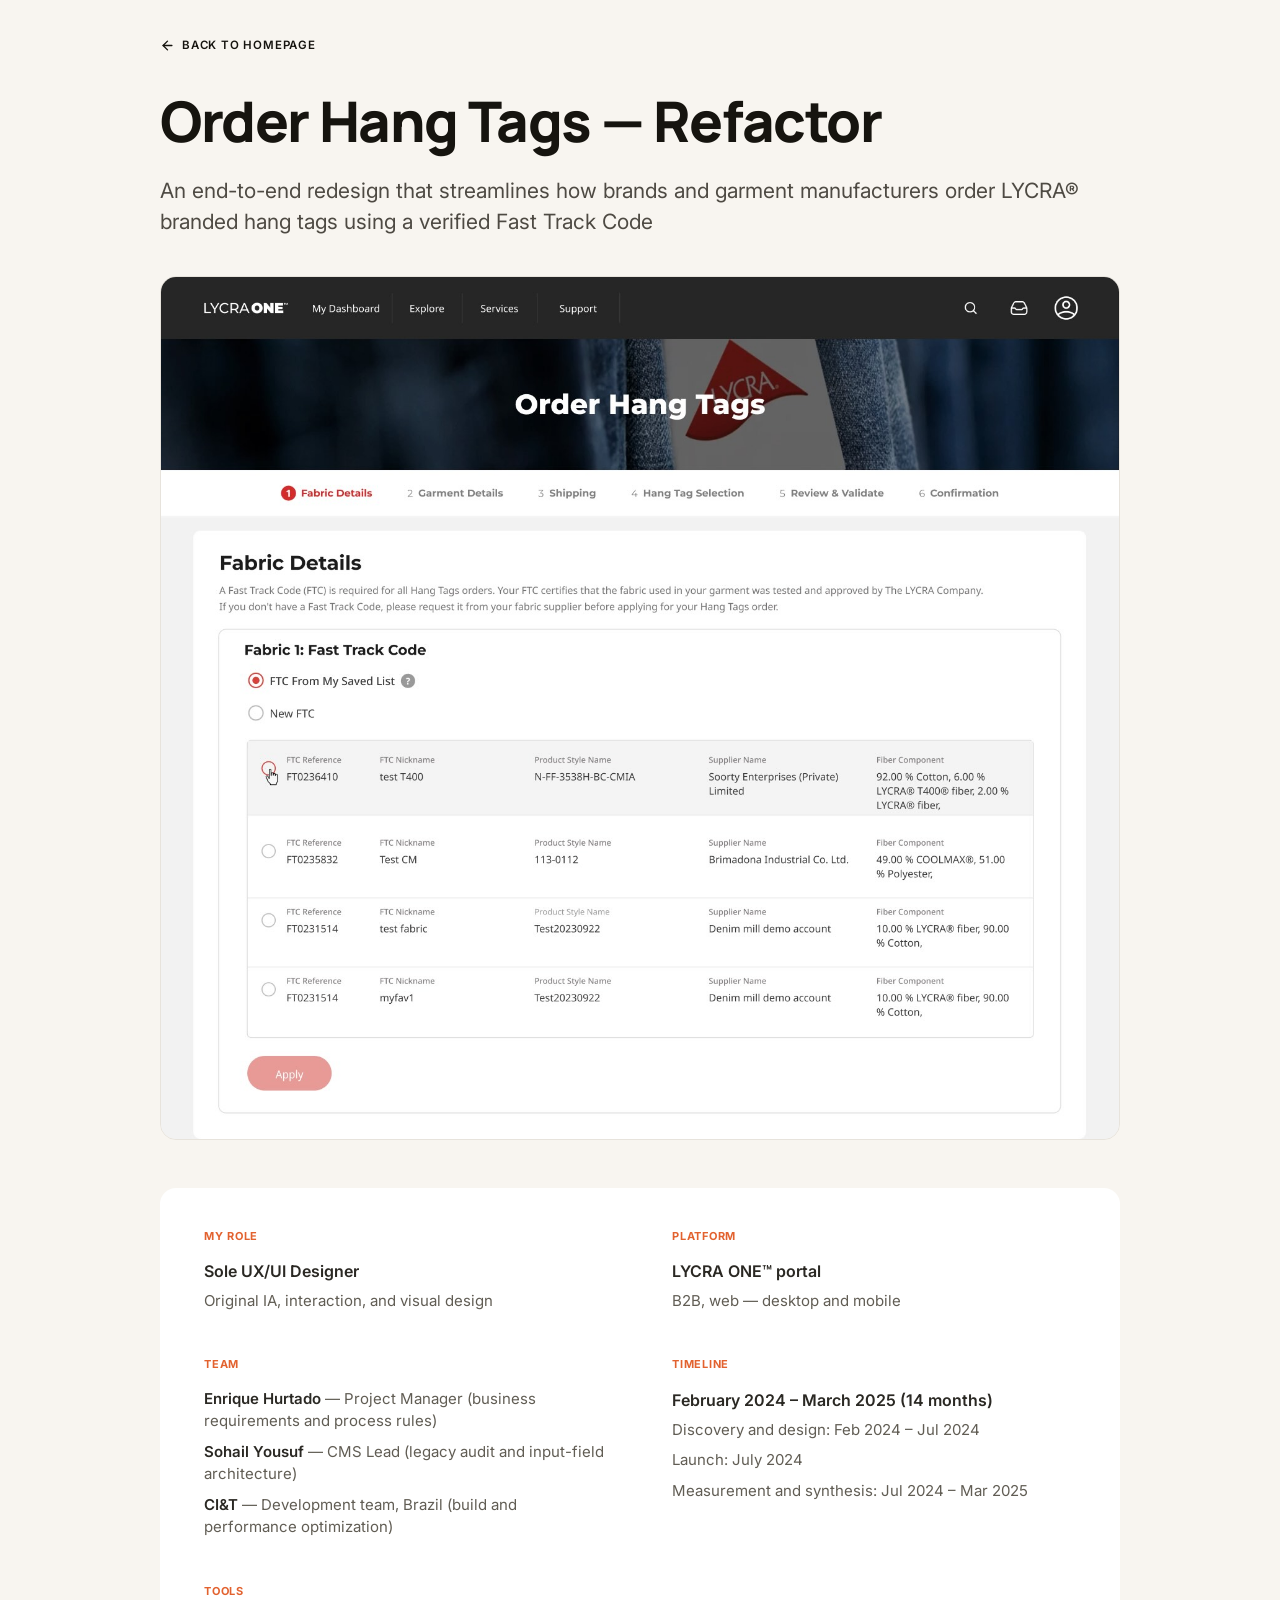
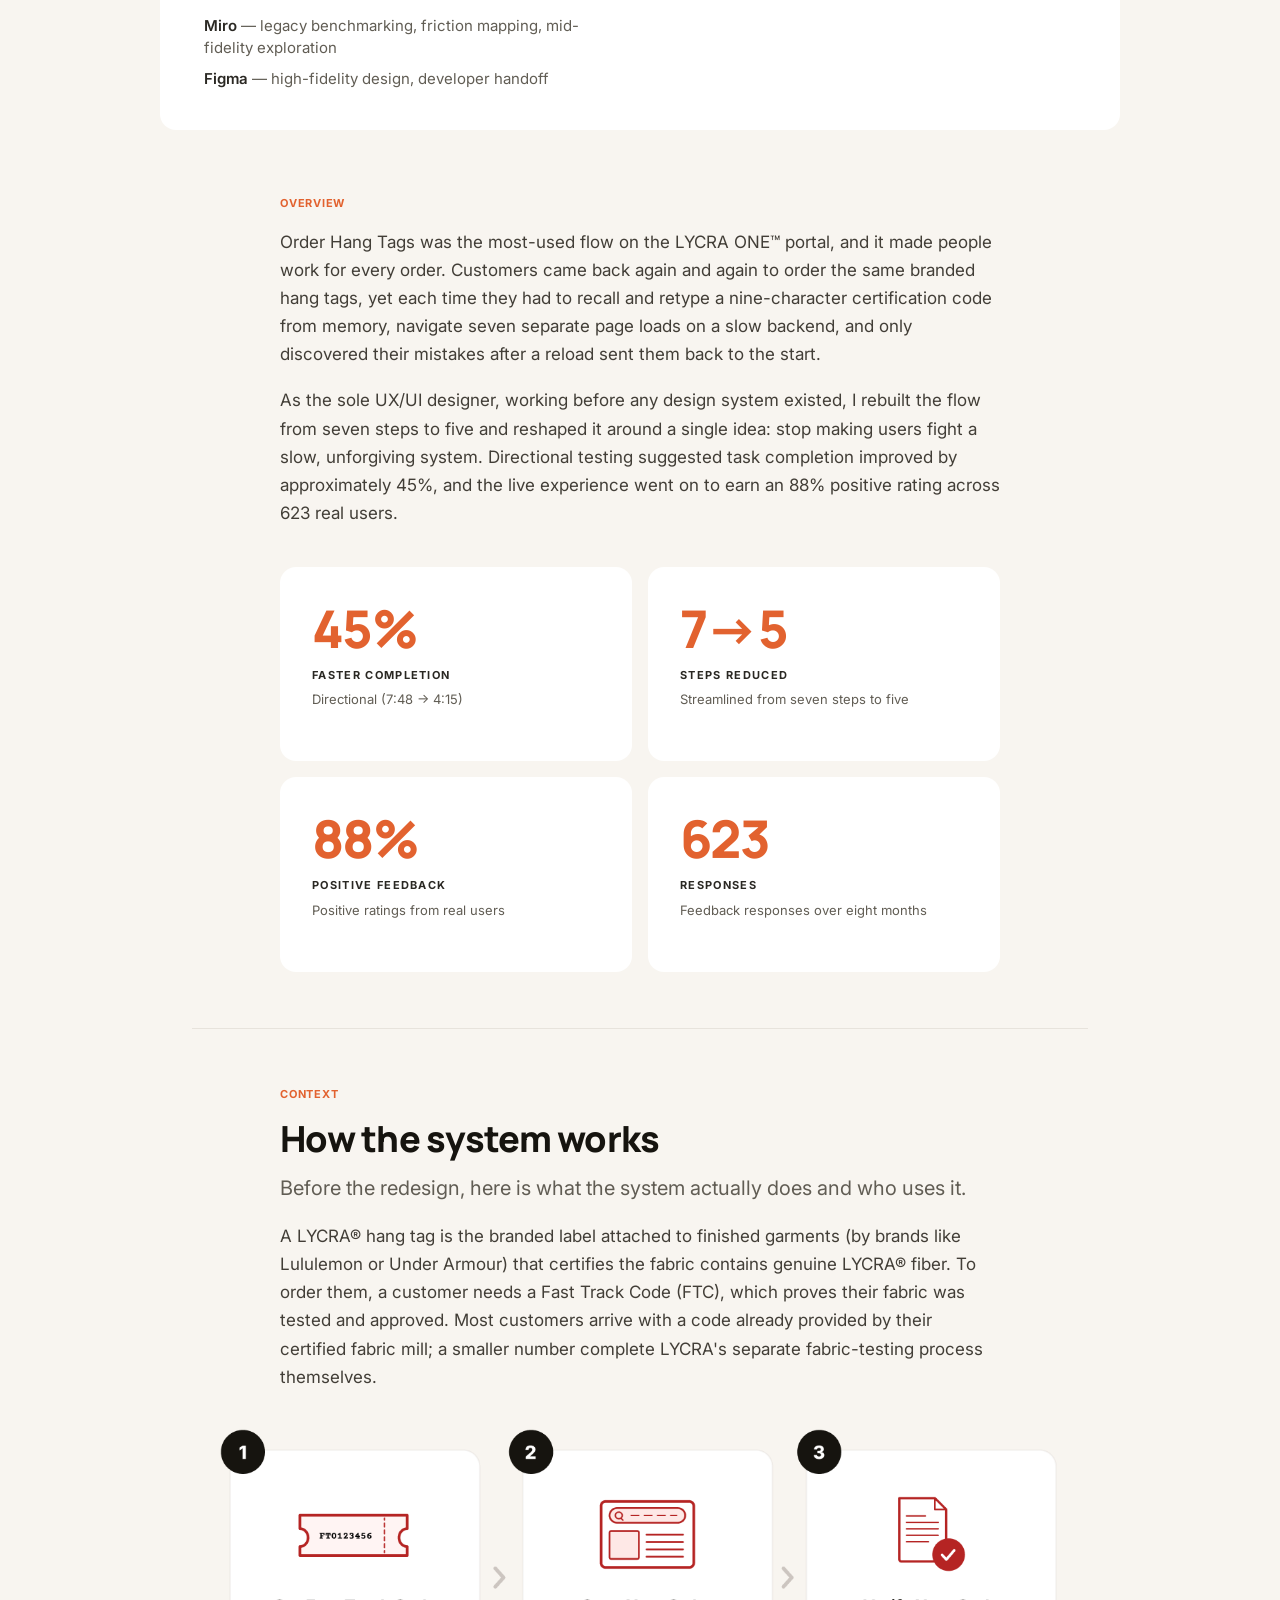
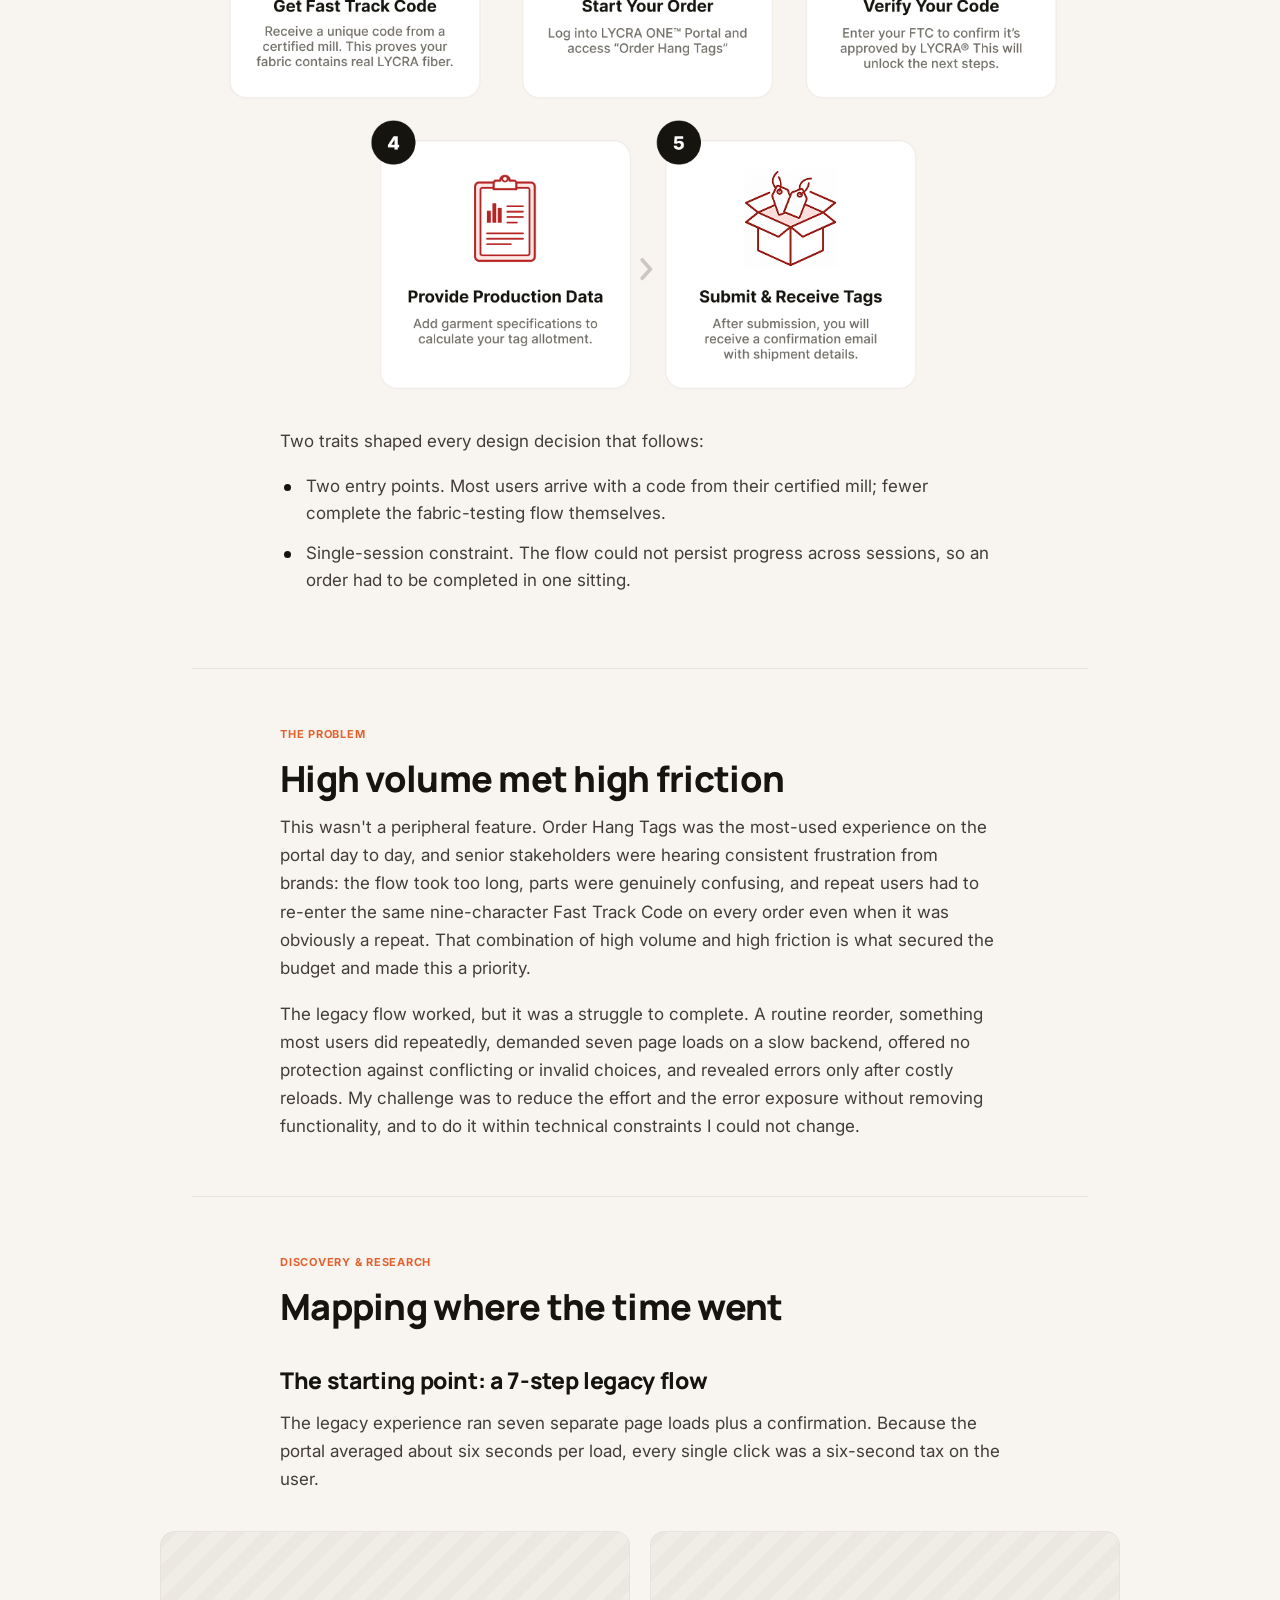
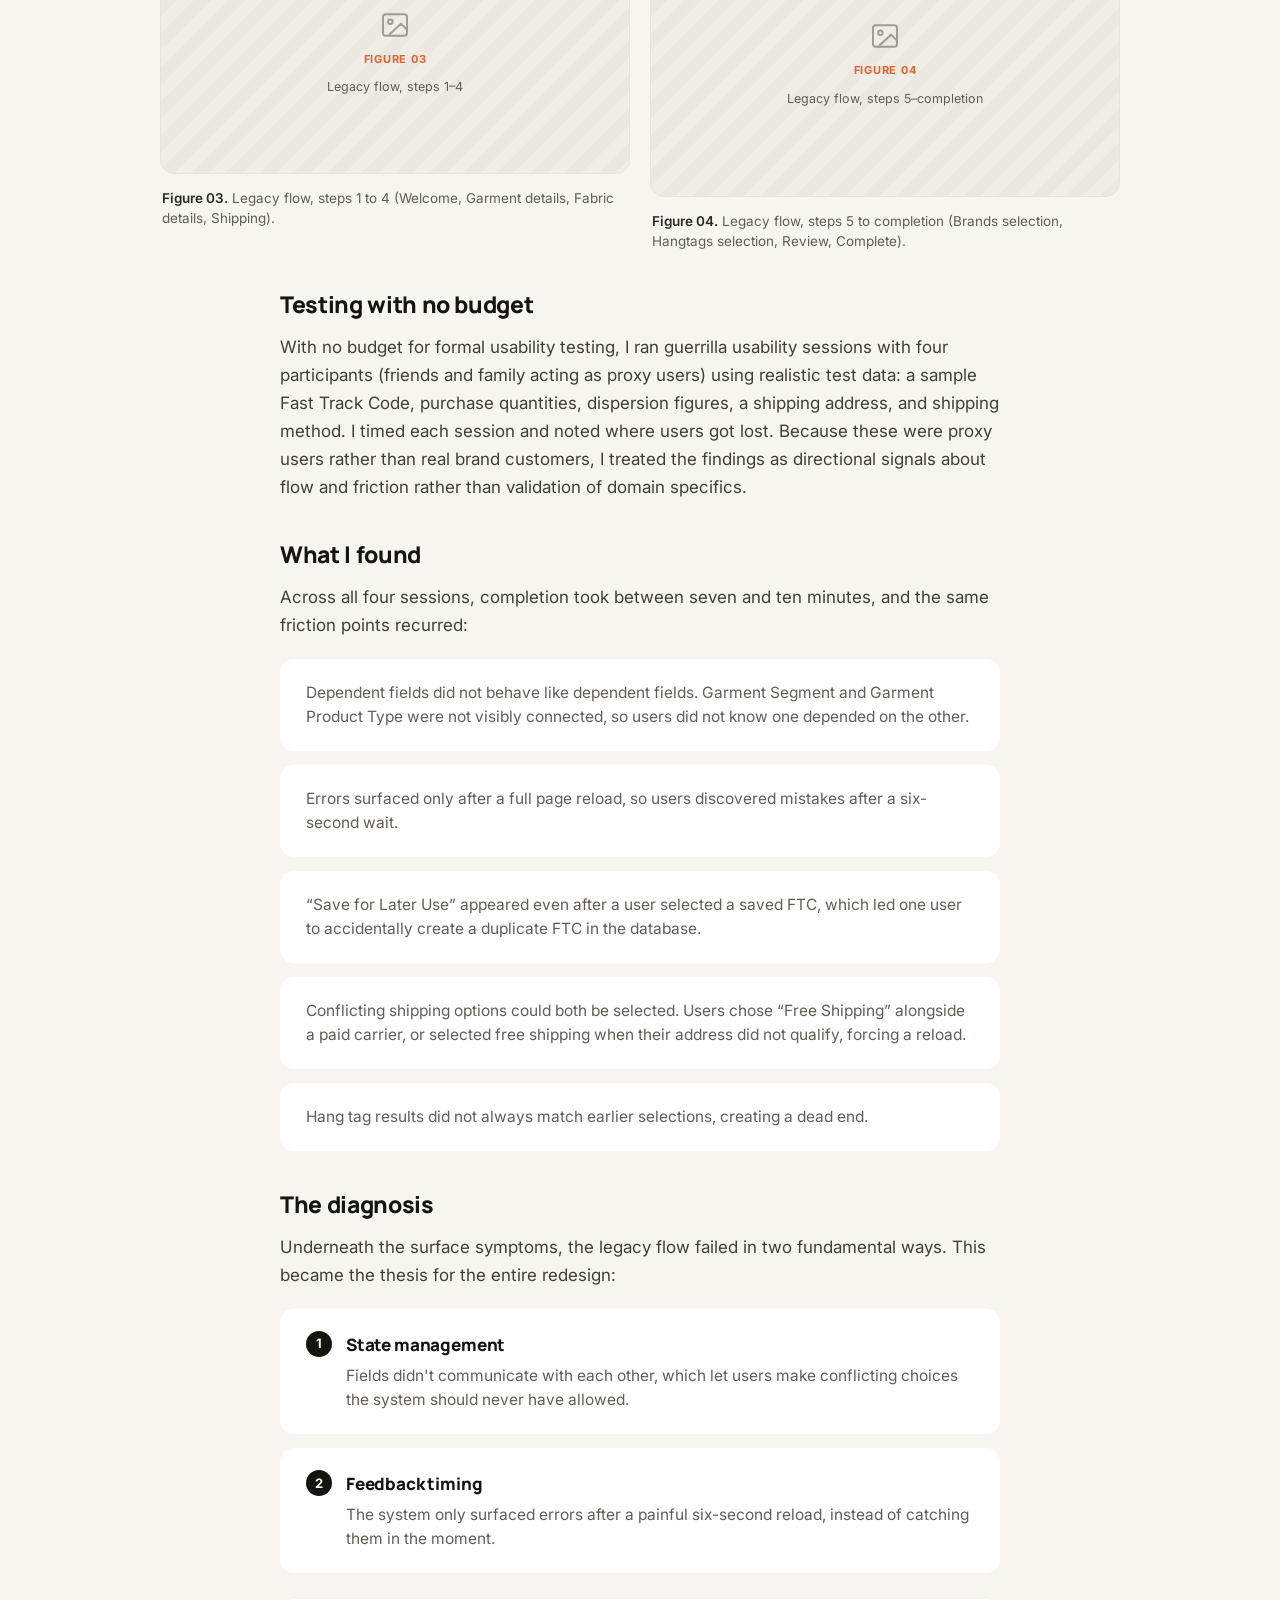
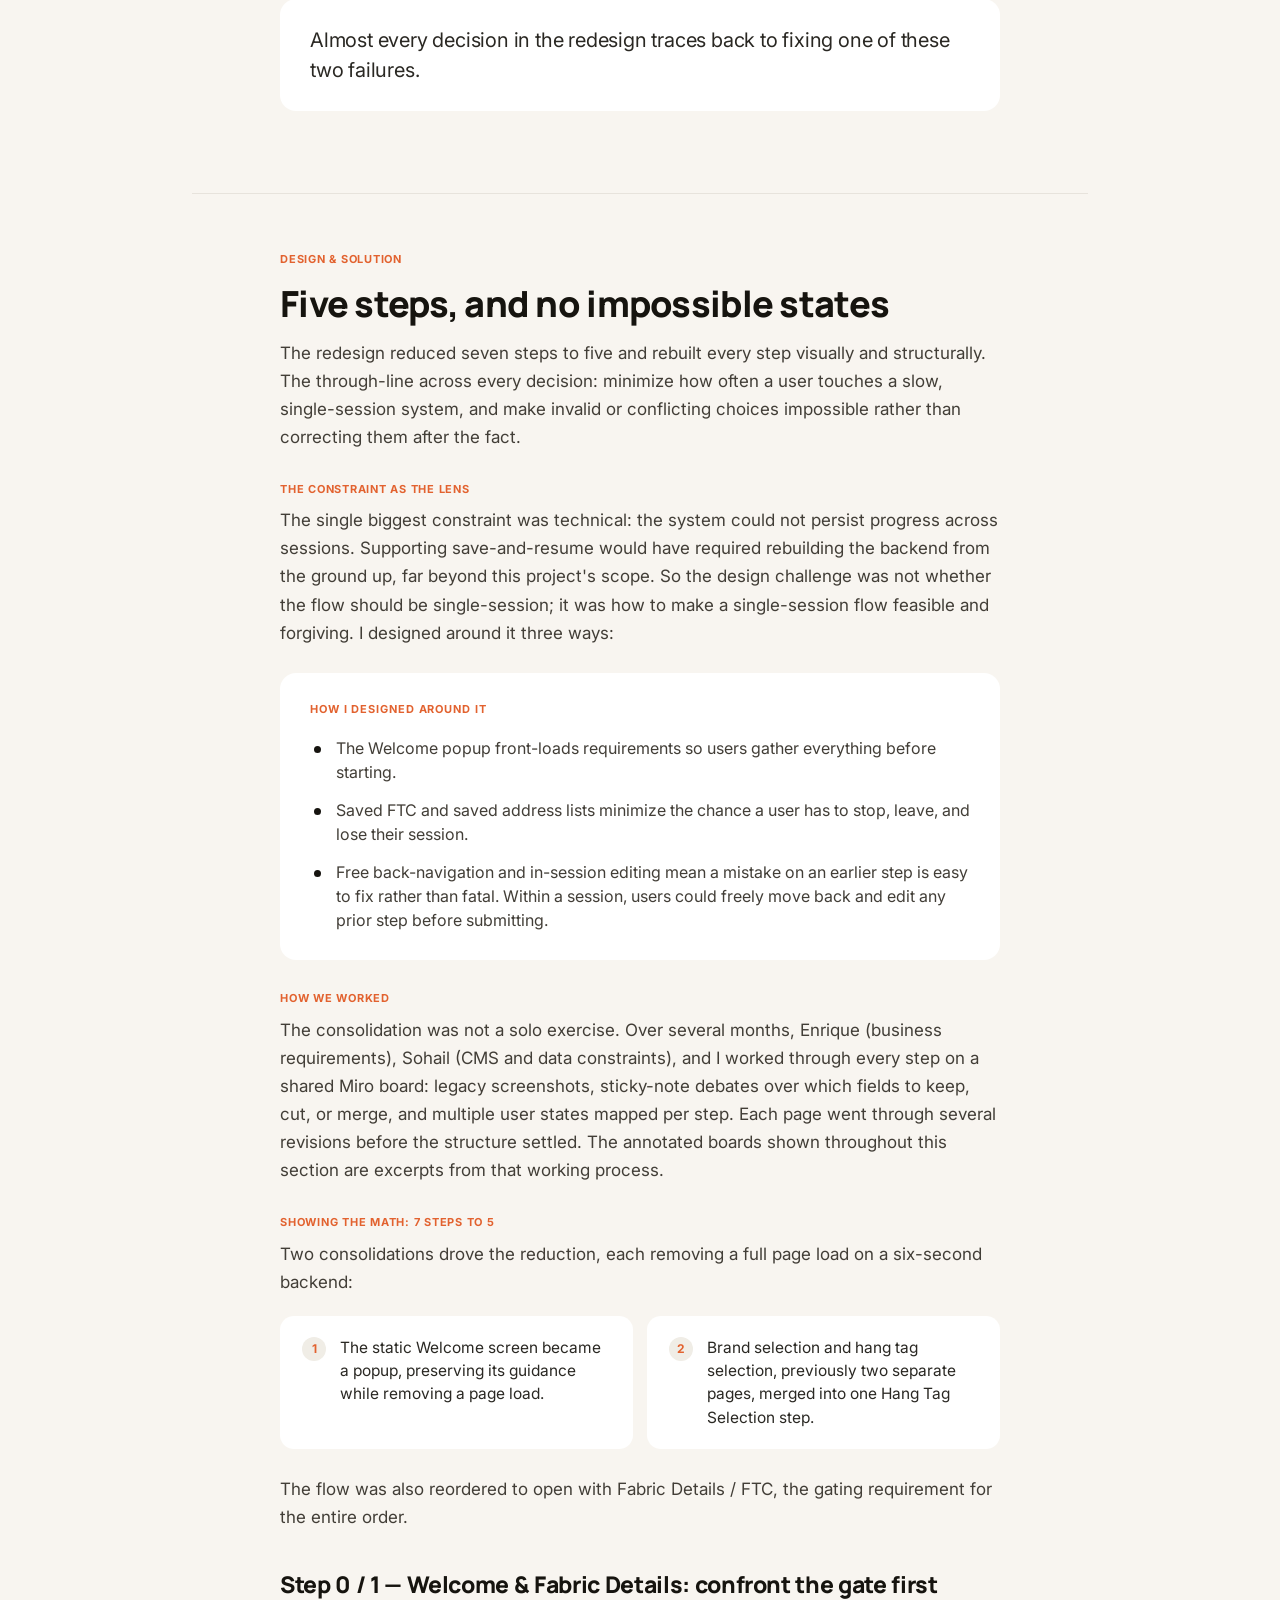
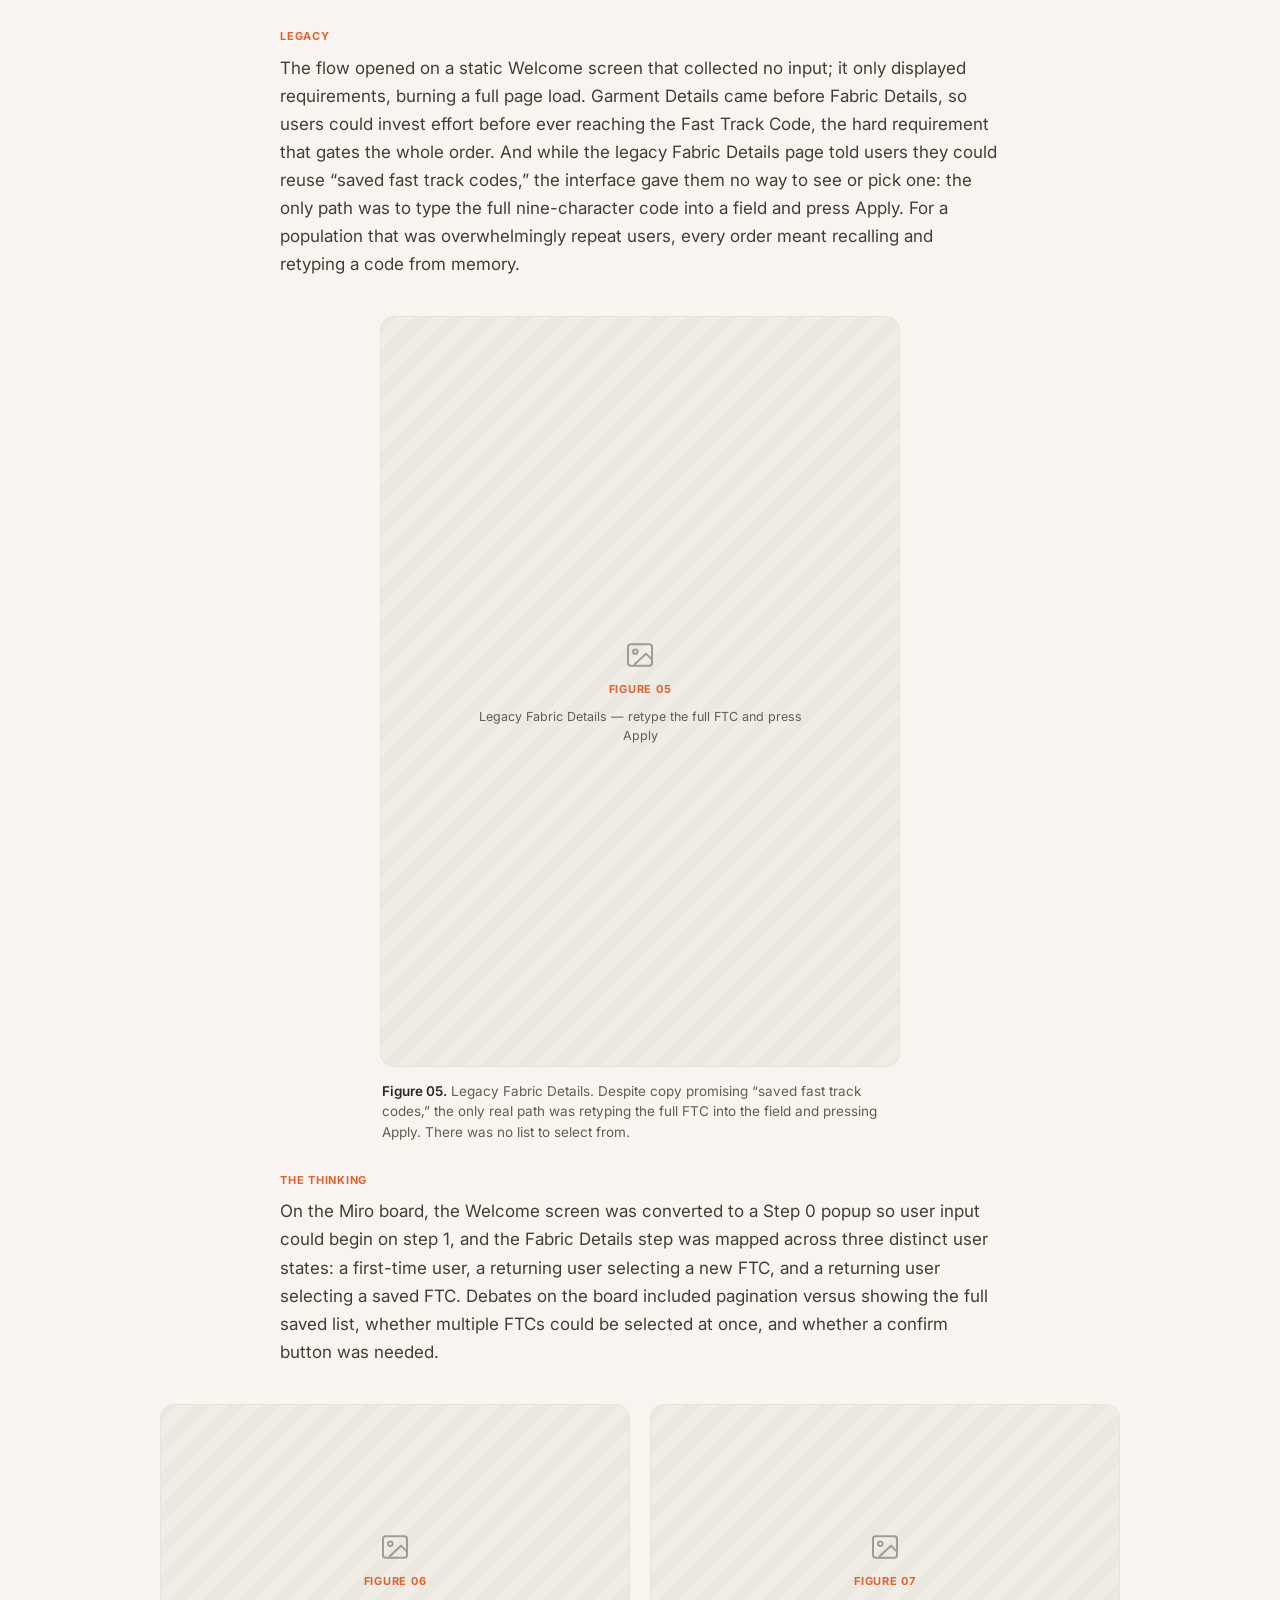
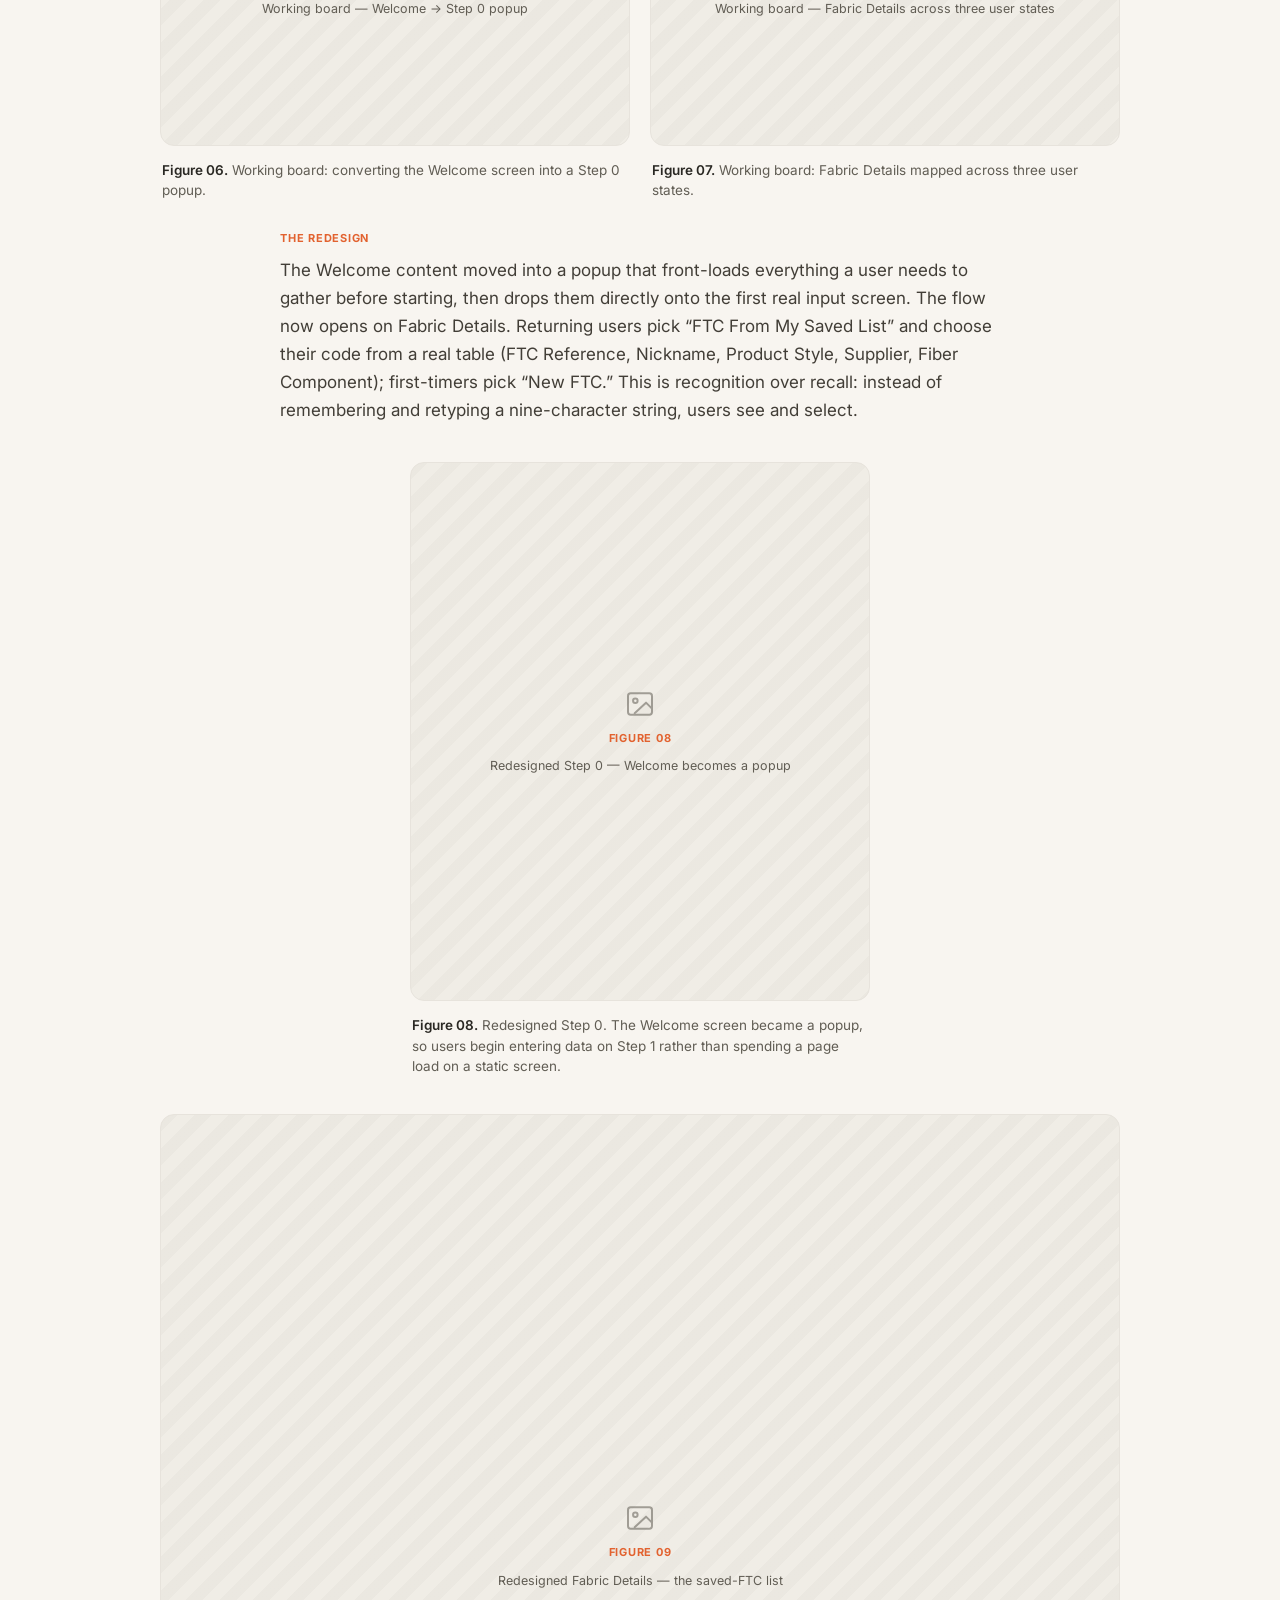
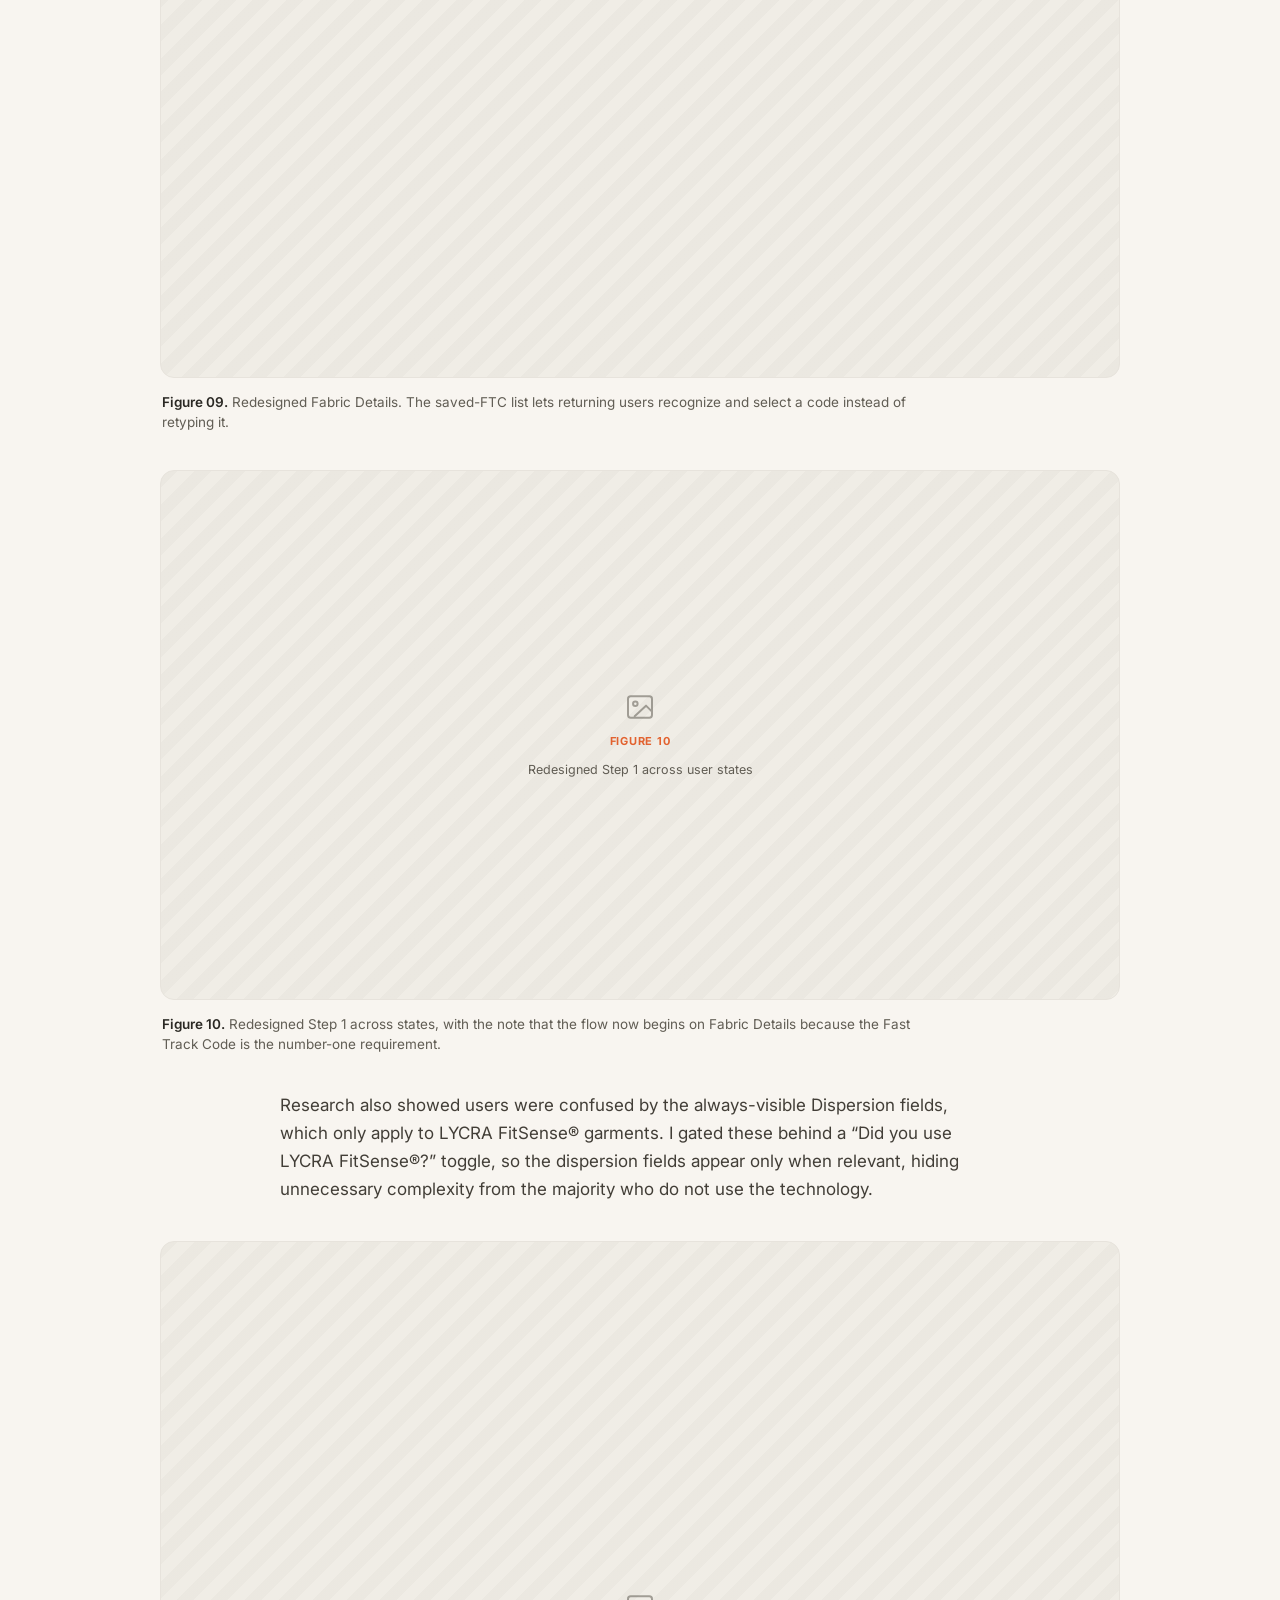
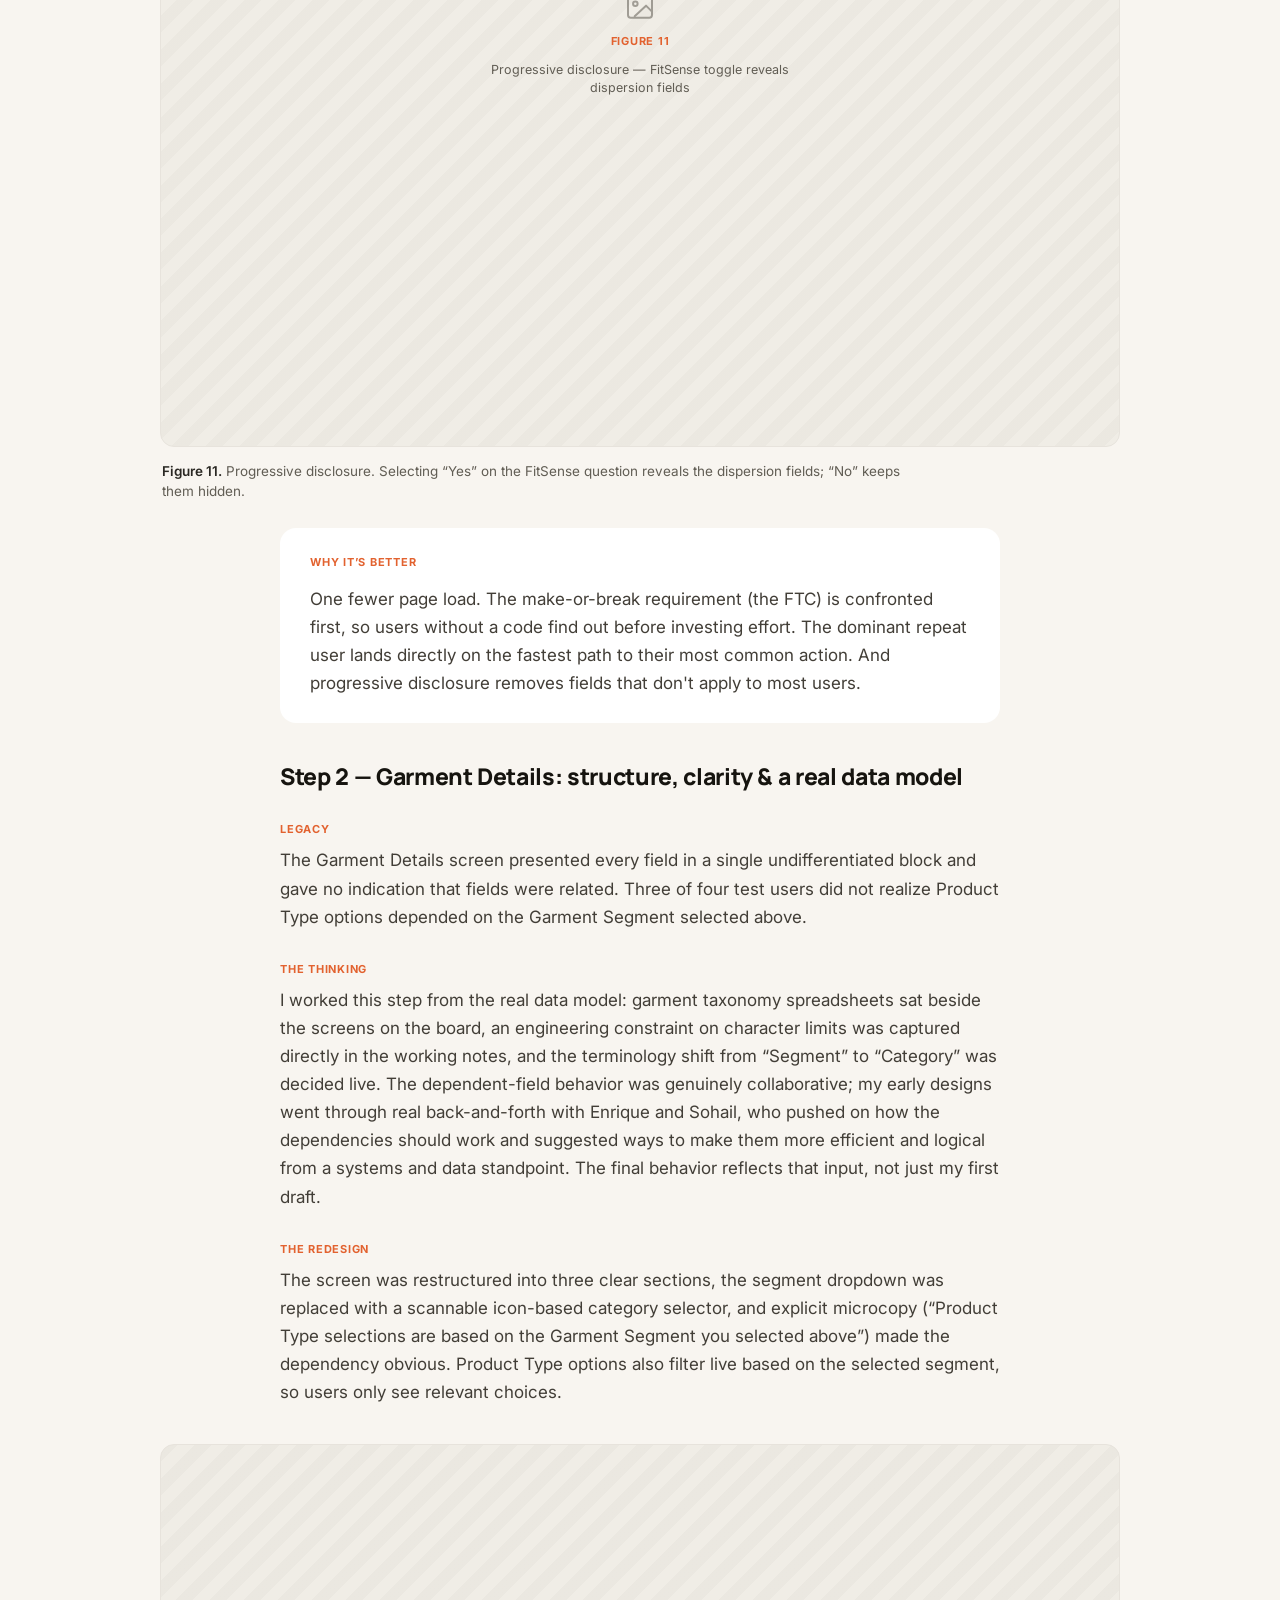
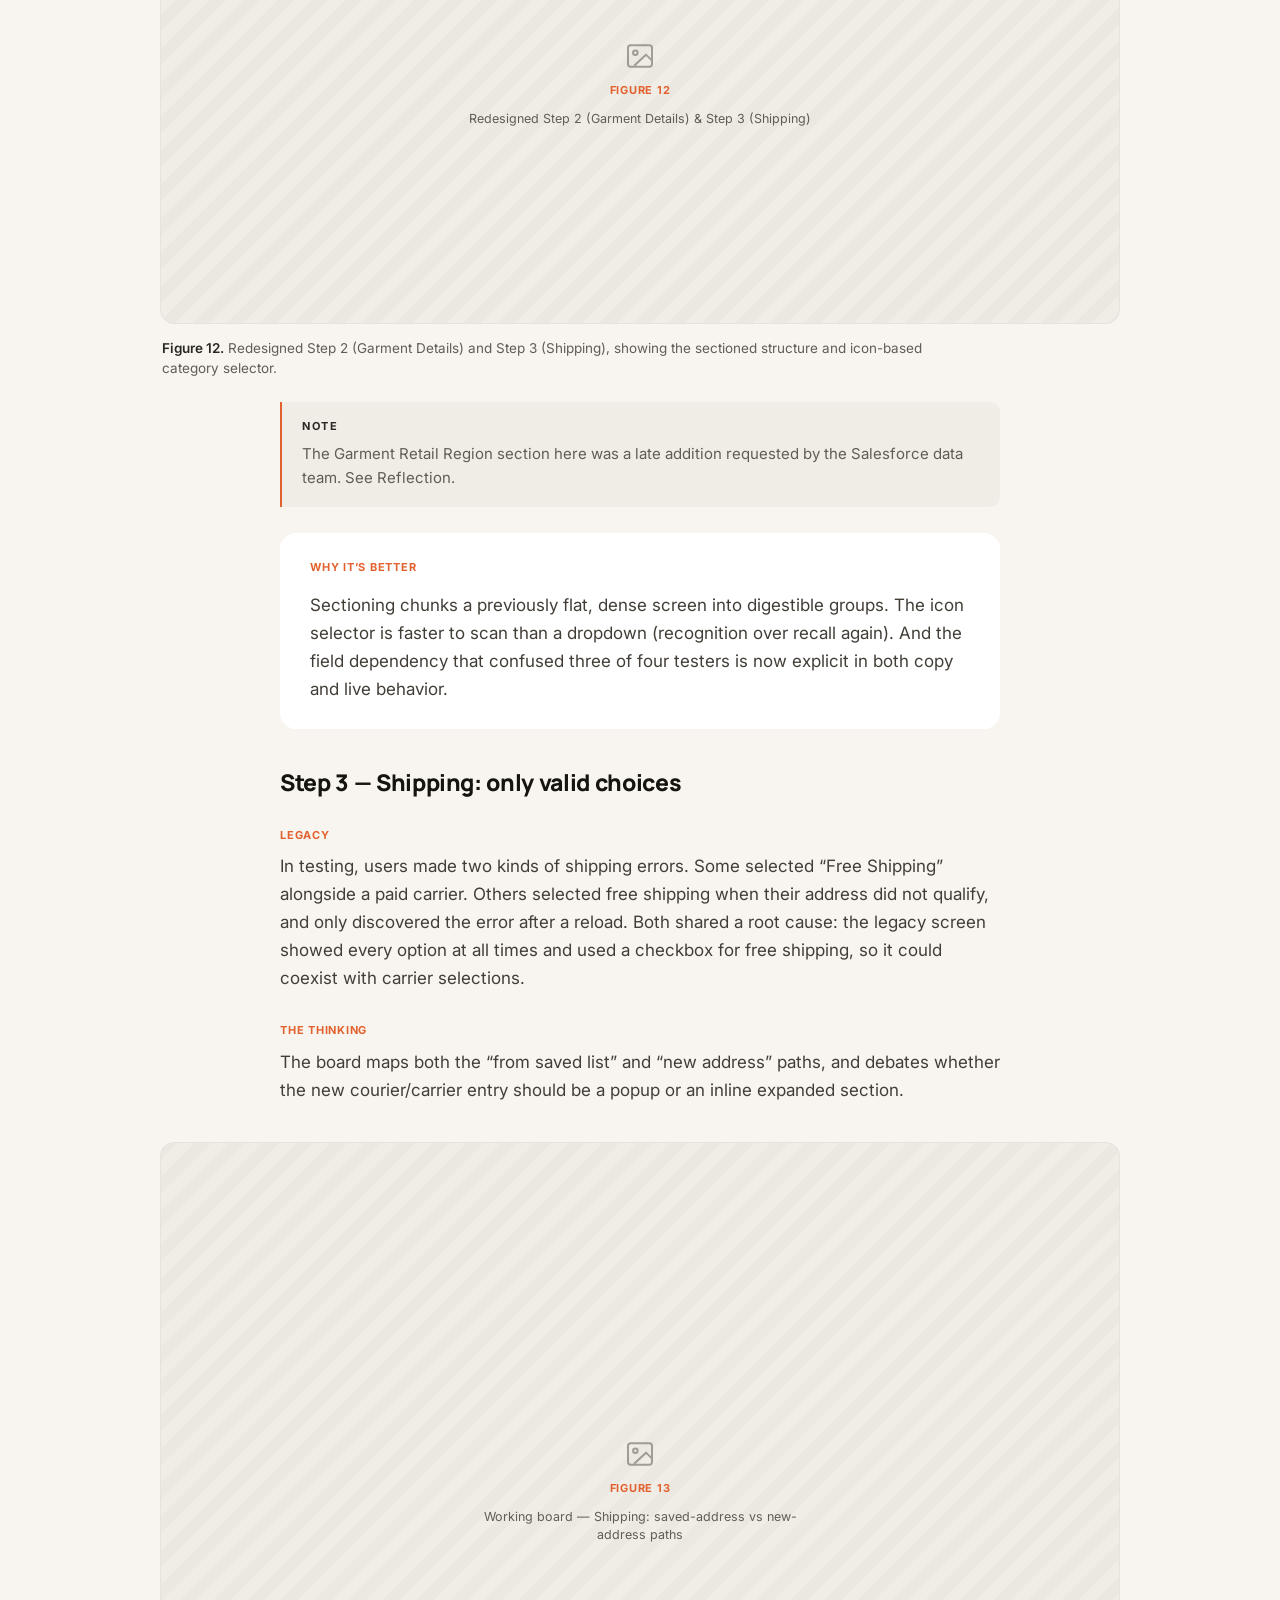
==== case-study-2/index.html @ 4521220b "Add files via upload" ====
<!doctype html>
<html lang="en">
<head>
<meta charset="utf-8" />
<meta name="viewport" content="width=device-width,initial-scale=1" />
<title>Order Hang Tags — Refactor · Hasan Tanveer Ahmad</title>
<link rel="preconnect" href="https://fonts.googleapis.com">
<link rel="preconnect" href="https://fonts.gstatic.com" crossorigin>
<link href="https://fonts.googleapis.com/css2?family=Manrope:wght@400;500;600;700;800&display=swap" rel="stylesheet">
<link href="https://fonts.googleapis.com/css2?family=Inter:wght@400;500;600;700&display=swap" rel="stylesheet">
<link rel="stylesheet" href="case-study.css" />
</head>
<body>
<div class="page">

  <nav class="nav">
    <div class="nav-inner">
      <a class="back-link" href="../index.html">
        <span class="back-link__icon" aria-hidden="true">
          <svg width="15" height="15" viewBox="0 0 24 24" fill="none" stroke="currentColor" stroke-width="2.2" stroke-linecap="round" stroke-linejoin="round"><path d="M19 12H5"/><path d="M12 19l-7-7 7-7"/></svg>
        </span>
        <span class="back-link__label" style="letter-spacing: 0.8px">Back to Homepage</span>
      </a>
    </div>
  </nav>

  <!-- ============ HERO ============ -->
  <header class="hero">
    <div class="hero-inner">
      <h1>Order Hang Tags — Refactor</h1>
      <p class="deck" style="font-weight: 400; line-height: 1.5; color: rgb(78, 74, 67)">An end-to-end redesign that streamlines how brands and garment manufacturers order LYCRA® branded hang tags using a verified Fast Track Code</p>

      <figure class="fig herofig fig-bleed" id="fig-1" data-fig="1">
        <img class="fig__img" src="assets/fig-01-hero.jpg" alt="Redesigned Order Hang Tags — Fabric Details screen with the saved Fast Track Code list" />
      </figure>

      <div class="meta">
        <div class="meta__col">
          <div class="meta__item">
            <span class="meta__label" style="letter-spacing: 0.7px">My Role</span>
            <p class="meta__title">Sole UX/UI Designer</p>
            <div class="meta__body">
              <p>Original IA, interaction, and visual design</p>
            </div>
          </div>
          <div class="meta__item">
            <span class="meta__label">Team</span>
            <div class="meta__body">
              <p><strong>Enrique Hurtado</strong> — Project Manager (business requirements and process rules)</p>
              <p><strong>Sohail Yousuf</strong> — CMS Lead (legacy audit and input-field architecture)</p>
              <p><strong>CI&amp;T</strong> — Development team, Brazil (build and performance optimization)</p>
            </div>
          </div>
          <div class="meta__item">
            <span class="meta__label">Tools</span>
            <div class="meta__body">
              <p><strong>Miro</strong> — legacy benchmarking, friction mapping, mid-fidelity exploration</p>
              <p><strong>Figma</strong> — high-fidelity design, developer handoff</p>
            </div>
          </div>
        </div>
        <div class="meta__col">
          <div class="meta__item">
            <span class="meta__label">Platform</span>
            <p class="meta__title">LYCRA ONE™ portal</p>
            <div class="meta__body">
              <p>B2B, web — desktop and mobile</p>
            </div>
          </div>
          <div class="meta__item">
            <span class="meta__label">Timeline</span>
            <p class="meta__title">February 2024 – March 2025 (14 months)</p>
            <div class="meta__body">
              <p>Discovery and design: Feb 2024 – Jul 2024</p>
              <p>Launch: July 2024</p>
              <p>Measurement and synthesis: Jul 2024 – Mar 2025</p>
            </div>
          </div>
        </div>
      </div>
    </div>
  </header>

  <!-- ============ OVERVIEW ============ -->
  <section class="section">
    <div class="wrap">
      <p class="section-kicker">Overview</p>
      <p>Order Hang Tags was the most-used flow on the LYCRA ONE™ portal, and it made people work for every order. Customers came back again and again to order the same branded hang tags, yet each time they had to recall and retype a nine-character certification code from memory, navigate seven separate page loads on a slow backend, and only discovered their mistakes after a reload sent them back to the start.</p>
      <p>As the sole UX/UI designer, working before any design system existed, I rebuilt the flow from seven steps to five and reshaped it around a single idea: stop making users fight a slow, unforgiving system. Directional testing suggested task completion improved by approximately 45%, and the live experience went on to earn an 88% positive rating across 623 real users.</p>
    </div>

    <div class="wrap">
      <div class="stats">
        <div class="stat">
          <div class="stat__num">45<span class="unit">%</span></div>
          <p class="stat__label">Faster completion</p>
          <p class="stat__sub">Directional (7:48 → 4:15)</p>
        </div>
        <div class="stat">
          <div class="stat__num">7<span class="unit">→</span>5</div>
          <p class="stat__label">Steps reduced</p>
          <p class="stat__sub">Streamlined from seven steps to five</p>
        </div>
        <div class="stat">
          <div class="stat__num">88<span class="unit">%</span></div>
          <p class="stat__label">Positive feedback</p>
          <p class="stat__sub">Positive ratings from real users</p>
        </div>
        <div class="stat">
          <div class="stat__num">623</div>
          <p class="stat__label">Responses</p>
          <p class="stat__sub">Feedback responses over eight months</p>
        </div>
      </div>
    </div>
  </section>

  <!-- ============ HOW THE SYSTEM WORKS ============ -->
  <section class="section">
    <div class="wrap">
      <p class="section-kicker">Context</p>
      <h2 class="h2">How the system works</h2>
      <p class="lead">Before the redesign, here is what the system actually does and who uses it.</p>
      <p>A LYCRA® hang tag is the branded label attached to finished garments (by brands like Lululemon or Under Armour) that certifies the fabric contains genuine LYCRA® fiber. To order them, a customer needs a Fast Track Code (FTC), which proves their fabric was tested and approved. Most customers arrive with a code already provided by their certified fabric mill; a smaller number complete LYCRA's separate fabric-testing process themselves.</p>
    </div>

    <figure class="fig fig-bleed" id="fig-2" data-fig="2">
      <img class="fig__img" src="assets/fig-02-process.png" alt="Five-step process — Get Fast Track Code, Start Your Order, Verify Your Code, Provide Production Data, Submit & Receive Tags" style="border:none;border-radius:0;max-width:840px;margin:0 auto;" />
    </figure>

    <div class="wrap">
      <p style="margin-top:36px;">Two traits shaped every design decision that follows:</p>
      <ul class="list">
        <li>Two entry points. Most users arrive with a code from their certified mill; fewer complete the fabric-testing flow themselves.</li>
        <li>Single-session constraint. The flow could not persist progress across sessions, so an order had to be completed in one sitting.</li>
      </ul>

    </div>
  </section>

  <!-- ============ THE PROBLEM ============ -->
  <section class="section">
    <div class="wrap">
      <p class="section-kicker">The problem</p>
      <h2 class="h2">High volume met high friction</h2>
      <p>This wasn't a peripheral feature. Order Hang Tags was the most-used experience on the portal day to day, and senior stakeholders were hearing consistent frustration from brands: the flow took too long, parts were genuinely confusing, and repeat users had to re-enter the same nine-character Fast Track Code on every order even when it was obviously a repeat. That combination of high volume and high friction is what secured the budget and made this a priority.</p>
      <p>The legacy flow worked, but it was a struggle to complete. A routine reorder, something most users did repeatedly, demanded seven page loads on a slow backend, offered no protection against conflicting or invalid choices, and revealed errors only after costly reloads. My challenge was to reduce the effort and the error exposure without removing functionality, and to do it within technical constraints I could not change.</p>
    </div>
  </section>

  <!-- ============ DISCOVERY & RESEARCH ============ -->
  <section class="section">
    <div class="wrap">
      <p class="section-kicker">Discovery &amp; research</p>
      <h2 class="h2">Mapping where the time went</h2>

      <h3 class="h3">The starting point: a 7-step legacy flow</h3>
      <p>The legacy experience ran seven separate page loads plus a confirmation. Because the portal averaged about six seconds per load, every single click was a six-second tax on the user.</p>
    </div>

    <div class="fig-bleed">
      <div class="fig-row">
        <figure class="fig" id="fig-3" data-fig="3">
          <div class="fig__ph" style="aspect-ratio: 1622 / 838;">
            <div class="fig__ph-inner">
              <span class="fig__glyph"></span>
              <div class="fig__tag">Figure 03</div>
              <div class="fig__hint">Legacy flow, steps 1–4</div>
            </div>
          </div>
          <figcaption class="figcap"><b>Figure 03.</b> Legacy flow, steps 1 to 4 (Welcome, Garment details, Fabric details, Shipping).</figcaption>
        </figure>
        <figure class="fig" id="fig-4" data-fig="4">
          <div class="fig__ph" style="aspect-ratio: 1300 / 735;">
            <div class="fig__ph-inner">
              <span class="fig__glyph"></span>
              <div class="fig__tag">Figure 04</div>
              <div class="fig__hint">Legacy flow, steps 5–completion</div>
            </div>
          </div>
          <figcaption class="figcap"><b>Figure 04.</b> Legacy flow, steps 5 to completion (Brands selection, Hangtags selection, Review, Complete).</figcaption>
        </figure>
      </div>
    </div>

    <div class="wrap">
      <h3 class="h3">Testing with no budget</h3>
      <p>With no budget for formal usability testing, I ran guerrilla usability sessions with four participants (friends and family acting as proxy users) using realistic test data: a sample Fast Track Code, purchase quantities, dispersion figures, a shipping address, and shipping method. I timed each session and noted where users got lost. Because these were proxy users rather than real brand customers, I treated the findings as directional signals about flow and friction rather than validation of domain specifics.</p>

      <h3 class="h3">What I found</h3>
      <p>Across all four sessions, completion took between seven and ten minutes, and the same friction points recurred:</p>
      <div class="cardlist">
        <div class="cardlist__item"><p>Dependent fields did not behave like dependent fields. Garment Segment and Garment Product Type were not visibly connected, so users did not know one depended on the other.</p></div>
        <div class="cardlist__item"><p>Errors surfaced only after a full page reload, so users discovered mistakes after a six-second wait.</p></div>
        <div class="cardlist__item"><p>“Save for Later Use” appeared even after a user selected a saved FTC, which led one user to accidentally create a duplicate FTC in the database.</p></div>
        <div class="cardlist__item"><p>Conflicting shipping options could both be selected. Users chose “Free Shipping” alongside a paid carrier, or selected free shipping when their address did not qualify, forcing a reload.</p></div>
        <div class="cardlist__item"><p>Hang tag results did not always match earlier selections, creating a dead end.</p></div>
      </div>

      <h3 class="h3">The diagnosis</h3>
      <p>Underneath the surface symptoms, the legacy flow failed in two fundamental ways. This became the thesis for the entire redesign:</p>
      <div class="cardlist cardlist--num">
        <div class="cardlist__item">
          <h4>State management</h4>
          <p>Fields didn't communicate with each other, which let users make conflicting choices the system should never have allowed.</p>
        </div>
        <div class="cardlist__item">
          <h4>Feedback timing</h4>
          <p>The system only surfaced errors after a painful six-second reload, instead of catching them in the moment.</p>
        </div>
      </div>
      <div class="hl hl--lead" style="margin-top:24px;"><p>Almost every decision in the redesign traces back to fixing one of these two failures.</p></div>
    </div>
  </section>

  <!-- ============ DESIGN & SOLUTION ============ -->
  <section class="section">
    <div class="wrap">
      <p class="section-kicker">Design &amp; solution</p>
      <h2 class="h2">Five steps, and no impossible states</h2>
      <p>The redesign reduced seven steps to five and rebuilt every step visually and structurally. The through-line across every decision: minimize how often a user touches a slow, single-session system, and make invalid or conflicting choices impossible rather than correcting them after the fact.</p>

      <span class="microlabel">The constraint as the lens</span>
      <p>The single biggest constraint was technical: the system could not persist progress across sessions. Supporting save-and-resume would have required rebuilding the backend from the ground up, far beyond this project's scope. So the design challenge was not whether the flow should be single-session; it was how to make a single-session flow feasible and forgiving. I designed around it three ways:</p>
      <div class="approach">
        <span class="approach__label">How I designed around it</span>
        <ul>
          <li>The Welcome popup front-loads requirements so users gather everything before starting.</li>
          <li>Saved FTC and saved address lists minimize the chance a user has to stop, leave, and lose their session.</li>
          <li>Free back-navigation and in-session editing mean a mistake on an earlier step is easy to fix rather than fatal. Within a session, users could freely move back and edit any prior step before submitting.</li>
        </ul>
      </div>

      <span class="microlabel">How we worked</span>
      <p>The consolidation was not a solo exercise. Over several months, Enrique (business requirements), Sohail (CMS and data constraints), and I worked through every step on a shared Miro board: legacy screenshots, sticky-note debates over which fields to keep, cut, or merge, and multiple user states mapped per step. Each page went through several revisions before the structure settled. The annotated boards shown throughout this section are excerpts from that working process.</p>

      <span class="microlabel">Showing the math: 7 steps to 5</span>
      <p>Two consolidations drove the reduction, each removing a full page load on a six-second backend:</p>
      <div class="optiongrid">
        <div class="optiongrid__item"><span class="optiongrid__num">1</span><p>The static Welcome screen became a popup, preserving its guidance while removing a page load.</p></div>
        <div class="optiongrid__item"><span class="optiongrid__num">2</span><p>Brand selection and hang tag selection, previously two separate pages, merged into one Hang Tag Selection step.</p></div>
      </div>
      <p>The flow was also reordered to open with Fabric Details / FTC, the gating requirement for the entire order.</p>

      <!-- Step 0/1 -->
      <h3 class="h3">Step 0 / 1 — Welcome &amp; Fabric Details: confront the gate first</h3>
      <span class="microlabel">Legacy</span>
      <p>The flow opened on a static Welcome screen that collected no input; it only displayed requirements, burning a full page load. Garment Details came before Fabric Details, so users could invest effort before ever reaching the Fast Track Code, the hard requirement that gates the whole order. And while the legacy Fabric Details page told users they could reuse “saved fast track codes,” the interface gave them no way to see or pick one: the only path was to type the full nine-character code into a field and press Apply. For a population that was overwhelmingly repeat users, every order meant recalling and retyping a code from memory.</p>
    </div>

    <figure class="fig" id="fig-5" data-fig="5" style="max-width:520px;margin-left:auto;margin-right:auto;">
      <div class="fig__ph" style="aspect-ratio: 1418 / 2047;">
        <div class="fig__ph-inner">
          <span class="fig__glyph"></span>
          <div class="fig__tag">Figure 05</div>
          <div class="fig__hint">Legacy Fabric Details — retype the full FTC and press Apply</div>
        </div>
      </div>
      <figcaption class="figcap"><b>Figure 05.</b> Legacy Fabric Details. Despite copy promising “saved fast track codes,” the only real path was retyping the full FTC into the field and pressing Apply. There was no list to select from.</figcaption>
    </figure>

    <div class="wrap">
      <span class="microlabel">The thinking</span>
      <p>On the Miro board, the Welcome screen was converted to a Step 0 popup so user input could begin on step 1, and the Fabric Details step was mapped across three distinct user states: a first-time user, a returning user selecting a new FTC, and a returning user selecting a saved FTC. Debates on the board included pagination versus showing the full saved list, whether multiple FTCs could be selected at once, and whether a confirm button was needed.</p>
    </div>

    <div class="fig-bleed">
      <div class="fig-row">
        <figure class="fig" id="fig-6" data-fig="6">
          <div class="fig__ph" style="aspect-ratio: 2047 / 1489;">
            <div class="fig__ph-inner">
              <span class="fig__glyph"></span>
              <div class="fig__tag">Figure 06</div>
              <div class="fig__hint">Working board — Welcome → Step 0 popup</div>
            </div>
          </div>
          <figcaption class="figcap"><b>Figure 06.</b> Working board: converting the Welcome screen into a Step 0 popup.</figcaption>
        </figure>
        <figure class="fig" id="fig-7" data-fig="7">
          <div class="fig__ph" style="aspect-ratio: 2047 / 1489;">
            <div class="fig__ph-inner">
              <span class="fig__glyph"></span>
              <div class="fig__tag">Figure 07</div>
              <div class="fig__hint">Working board — Fabric Details across three user states</div>
            </div>
          </div>
          <figcaption class="figcap"><b>Figure 07.</b> Working board: Fabric Details mapped across three user states.</figcaption>
        </figure>
      </div>
    </div>

    <div class="wrap">
      <span class="microlabel">The redesign</span>
      <p>The Welcome content moved into a popup that front-loads everything a user needs to gather before starting, then drops them directly onto the first real input screen. The flow now opens on Fabric Details. Returning users pick “FTC From My Saved List” and choose their code from a real table (FTC Reference, Nickname, Product Style, Supplier, Fiber Component); first-timers pick “New FTC.” This is recognition over recall: instead of remembering and retyping a nine-character string, users see and select.</p>
    </div>

    <figure class="fig" id="fig-8" data-fig="8" style="max-width:460px;margin-left:auto;margin-right:auto;">
      <div class="fig__ph" style="aspect-ratio: 974 / 1142;">
        <div class="fig__ph-inner">
          <span class="fig__glyph"></span>
          <div class="fig__tag">Figure 08</div>
          <div class="fig__hint">Redesigned Step 0 — Welcome becomes a popup</div>
        </div>
      </div>
      <figcaption class="figcap"><b>Figure 08.</b> Redesigned Step 0. The Welcome screen became a popup, so users begin entering data on Step 1 rather than spending a page load on a static screen.</figcaption>
    </figure>

    <figure class="fig fig-bleed" id="fig-9" data-fig="9">
      <div class="fig__ph" style="aspect-ratio: 1897 / 1707;">
        <div class="fig__ph-inner">
          <span class="fig__glyph"></span>
          <div class="fig__tag">Figure 09</div>
          <div class="fig__hint">Redesigned Fabric Details — the saved-FTC list</div>
        </div>
      </div>
      <figcaption class="figcap"><b>Figure 09.</b> Redesigned Fabric Details. The saved-FTC list lets returning users recognize and select a code instead of retyping it.</figcaption>
    </figure>

    <figure class="fig fig-bleed" id="fig-10" data-fig="10">
      <div class="fig__ph" style="aspect-ratio: 2046 / 1129;">
        <div class="fig__ph-inner">
          <span class="fig__glyph"></span>
          <div class="fig__tag">Figure 10</div>
          <div class="fig__hint">Redesigned Step 1 across user states</div>
        </div>
      </div>
      <figcaption class="figcap"><b>Figure 10.</b> Redesigned Step 1 across states, with the note that the flow now begins on Fabric Details because the Fast Track Code is the number-one requirement.</figcaption>
    </figure>

    <div class="wrap">
      <p style="margin-top:36px;">Research also showed users were confused by the always-visible Dispersion fields, which only apply to LYCRA FitSense® garments. I gated these behind a “Did you use LYCRA FitSense®?” toggle, so the dispersion fields appear only when relevant, hiding unnecessary complexity from the majority who do not use the technology.</p>
    </div>

    <figure class="fig fig-bleed" id="fig-11" data-fig="11">
      <div class="fig__ph" style="aspect-ratio: 1960 / 1646;">
        <div class="fig__ph-inner">
          <span class="fig__glyph"></span>
          <div class="fig__tag">Figure 11</div>
          <div class="fig__hint">Progressive disclosure — FitSense toggle reveals dispersion fields</div>
        </div>
      </div>
      <figcaption class="figcap"><b>Figure 11.</b> Progressive disclosure. Selecting “Yes” on the FitSense question reveals the dispersion fields; “No” keeps them hidden.</figcaption>
    </figure>

    <div class="wrap">
      <div class="hl"><span class="hl__label">Why it’s better</span><p>One fewer page load. The make-or-break requirement (the FTC) is confronted first, so users without a code find out before investing effort. The dominant repeat user lands directly on the fastest path to their most common action. And progressive disclosure removes fields that don't apply to most users.</p></div>

      <!-- Step 2 -->
      <h3 class="h3">Step 2 — Garment Details: structure, clarity &amp; a real data model</h3>
      <span class="microlabel">Legacy</span>
      <p>The Garment Details screen presented every field in a single undifferentiated block and gave no indication that fields were related. Three of four test users did not realize Product Type options depended on the Garment Segment selected above.</p>
      <span class="microlabel">The thinking</span>
      <p>I worked this step from the real data model: garment taxonomy spreadsheets sat beside the screens on the board, an engineering constraint on character limits was captured directly in the working notes, and the terminology shift from “Segment” to “Category” was decided live. The dependent-field behavior was genuinely collaborative; my early designs went through real back-and-forth with Enrique and Sohail, who pushed on how the dependencies should work and suggested ways to make them more efficient and logical from a systems and data standpoint. The final behavior reflects that input, not just my first draft.</p>
      <span class="microlabel">The redesign</span>
      <p>The screen was restructured into three clear sections, the segment dropdown was replaced with a scannable icon-based category selector, and explicit microcopy (“Product Type selections are based on the Garment Segment you selected above”) made the dependency obvious. Product Type options also filter live based on the selected segment, so users only see relevant choices.</p>
    </div>

    <figure class="fig fig-bleed" id="fig-12" data-fig="12">
      <div class="fig__ph" style="aspect-ratio: 1687 / 842;">
        <div class="fig__ph-inner">
          <span class="fig__glyph"></span>
          <div class="fig__tag">Figure 12</div>
          <div class="fig__hint">Redesigned Step 2 (Garment Details) &amp; Step 3 (Shipping)</div>
        </div>
      </div>
      <figcaption class="figcap"><b>Figure 12.</b> Redesigned Step 2 (Garment Details) and Step 3 (Shipping), showing the sectioned structure and icon-based category selector.</figcaption>
    </figure>

    <div class="wrap">
      <div class="note">
        <span class="note-label">Note</span>
        <p>The Garment Retail Region section here was a late addition requested by the Salesforce data team. See Reflection.</p>
      </div>
      <div class="hl"><span class="hl__label">Why it’s better</span><p>Sectioning chunks a previously flat, dense screen into digestible groups. The icon selector is faster to scan than a dropdown (recognition over recall again). And the field dependency that confused three of four testers is now explicit in both copy and live behavior.</p></div>

      <!-- Step 3 -->
      <h3 class="h3">Step 3 — Shipping: only valid choices</h3>
      <span class="microlabel">Legacy</span>
      <p>In testing, users made two kinds of shipping errors. Some selected “Free Shipping” alongside a paid carrier. Others selected free shipping when their address did not qualify, and only discovered the error after a reload. Both shared a root cause: the legacy screen showed every option at all times and used a checkbox for free shipping, so it could coexist with carrier selections.</p>
      <span class="microlabel">The thinking</span>
      <p>The board maps both the “from saved list” and “new address” paths, and debates whether the new courier/carrier entry should be a popup or an inline expanded section.</p>
    </div>

    <figure class="fig fig-bleed" id="fig-13" data-fig="13">
      <div class="fig__ph" style="aspect-ratio: 2047 / 1489;">
        <div class="fig__ph-inner">
          <span class="fig__glyph"></span>
          <div class="fig__tag">Figure 13</div>
          <div class="fig__hint">Working board — Shipping: saved-address vs new-address paths</div>
        </div>
      </div>
      <figcaption class="figcap"><b>Figure 13.</b> Working board: Shipping, mapping the saved-address and new-address paths and debating popup versus inline section.</figcaption>
    </figure>

    <div class="wrap">
      <span class="microlabel">The redesign</span>
      <p>I rebuilt shipping so the interface only ever presents valid, non-conflicting choices:</p>
      <ul class="list">
        <li>Shipping method became a single radio group, making “Standard Shipping (Free)” and a paid carrier mutually exclusive. Selecting both is no longer possible.</li>
        <li>“Standard Shipping (Free)” renders conditionally, appearing only when the address selected in Section 1 qualifies for free local delivery. Users with ineligible addresses never see the option, so they cannot select it and cannot get bounced back.</li>
      </ul>
      <div class="hl"><span class="hl__label">Why it’s better</span><p>The errors my testers hit are not validated against after the fact; they are structurally impossible, because invalid choices are never presented. This is the strongest form of error prevention: making the bad state unreachable.</p></div>

      <!-- Step 4 -->
      <h3 class="h3">Step 4 — Hang Tag Selection: merging brand &amp; tag into one dependent step</h3>
      <span class="microlabel">Legacy</span>
      <p>The flow split brand selection and hang tag selection across two separate pages, with the relationship between them invisible. A user picked a brand, waited through a reload, and saw a list of tags with no visible connection to the choice they had just made.</p>
      <span class="microlabel">The thinking</span>
      <p>On the working board I added a custom-hang-tag passcode gate (a Yes/No question that reveals the passcode field only when needed, a fifth instance of conditional disclosure) and worked out how the tag list should respond dynamically to the brand chosen above it.</p>
      <span class="microlabel">The redesign</span>
      <p>I merged the two pages into a single step with two sections: Select Brand, then Select Hang Tags, where the available tags populate based on the brand chosen above. This removed a page load and made the dependency legible: the user can see that their tag options are a direct result of their brand selection.</p>
    </div>

    <figure class="fig fig-bleed" id="fig-14" data-fig="14">
      <div class="fig__ph" style="aspect-ratio: 1813 / 836;">
        <div class="fig__ph-inner">
          <span class="fig__glyph"></span>
          <div class="fig__tag">Figure 14</div>
          <div class="fig__hint">Redesigned Step 4 (Hang Tag Selection), Step 5 &amp; Confirmation</div>
        </div>
      </div>
      <figcaption class="figcap"><b>Figure 14.</b> Redesigned Step 4 (Hang Tag Selection), Step 5 (Review &amp; Validate), and the Confirmation screen.</figcaption>
    </figure>

    <div class="wrap">
      <div class="hl"><span class="hl__label">Why it’s better</span><p>One fewer page load, and the cause-and-effect is now visible rather than hidden across a page break. This became the core logic for the entire flow: every choice a user makes conditionally shapes what they see next, and the UI makes that cause-and-effect obvious (FitSense to dispersion, address to free shipping, segment to product type, brand to hang tags, and the custom-tag passcode gate).</p></div>

      <!-- Step 5 / 6 -->
      <h3 class="h3">Step 5 — Review &amp; Validate, and Step 6 — Confirmation</h3>
      <span class="microlabel">Legacy</span>
      <p>The legacy Review step hid shipping details behind dropdowns and treated the confirmation email as the order record: the confirmation page literally instructed users to print the email and mail it in with their fabric sample.</p>
    </div>

    <figure class="fig fig-bleed" id="fig-15" data-fig="15">
      <div class="fig__ph" style="aspect-ratio: 2046 / 1127;">
        <div class="fig__ph-inner">
          <span class="fig__glyph"></span>
          <div class="fig__tag">Figure 15</div>
          <div class="fig__hint">Legacy Hangtags selection, Review &amp; Confirmation (“print and mail”)</div>
        </div>
      </div>
      <figcaption class="figcap"><b>Figure 15.</b> Legacy Hangtags selection, Review, and Confirmation. The old confirmation told users to print and mail the email.</figcaption>
    </figure>

    <div class="wrap">
      <span class="microlabel">The thinking</span>
      <p>On the Review &amp; Validate board, sticky notes capture three deliberate decisions: shipping information should be clearly visible on page load (no dropdown), a document-upload affordance should encourage attachments, and a feedback module should be added to understand what could be improved. That feedback-module decision is the origin of this project's headline metric.</p>
    </div>

    <figure class="fig fig-bleed" id="fig-16" data-fig="16">
      <div class="fig__ph" style="aspect-ratio: 2047 / 1489;">
        <div class="fig__ph-inner">
          <span class="fig__glyph"></span>
          <div class="fig__tag">Figure 16</div>
          <div class="fig__hint">Working board — Review &amp; Validate (origin of the 623-response dataset)</div>
        </div>
      </div>
      <figcaption class="figcap"><b>Figure 16.</b> Working board: Review &amp; Validate. The sticky note “add feedback module to understand what can be improved” is where the 623-response dataset began.</figcaption>
    </figure>

    <div class="wrap">
      <span class="microlabel">The redesign</span>
      <p>The Review step kept its core structure as a final summary before submission, but I improved scannability by surfacing shipping details on page load, clarified the optional document upload, and consolidated the confirmation into a single clear action. The Confirmation page was modernized with a clear “Next Steps” block and status communication, replacing the legacy “print and mail” instruction with a reassuring overview of what happens next. The on-screen confirmation now carries the full order record, rather than pushing users to the email. The step navigation also marks completed steps with checkmarks, so progress is always visible.</p>
    </div>

    <figure class="fig fig-bleed" id="fig-17" data-fig="17">
      <div class="fig__ph" style="aspect-ratio: 1824 / 1762;">
        <div class="fig__ph-inner">
          <span class="fig__glyph"></span>
          <div class="fig__tag">Figure 17</div>
          <div class="fig__hint">Redesigned Step 5 (Review &amp; Validate) &amp; Confirmation with feedback module</div>
        </div>
      </div>
      <figcaption class="figcap"><b>Figure 17.</b> Redesigned Step 5 (Review &amp; Validate) and the Confirmation screen, including the optional feedback module that generated the post-launch dataset.</figcaption>
    </figure>

    <div class="wrap">
      <div class="hl"><span class="hl__label">Why it’s better</span><p>Shipping is legible at a glance, the order record lives on the page itself, next steps are clear and reassuring, and the embedded feedback module turned the final screen into an instrument for measuring the redesign's success.</p></div>
    </div>
  </section>

  <!-- ============ HANDOFF ============ -->
  <section class="section">
    <div class="wrap">
      <p class="section-kicker">Handoff</p>
      <h2 class="h2">A lightweight, conversational handoff</h2>
      <p>There was no formal design system, so handoff to the CI&amp;T development team in Brazil ran on high-fidelity Figma files as the source of truth. When the team had questions about a specific interaction, they reached me async in Teams, or we jumped on a short call to talk through whether something needed to be added or changed.</p>
      <p>It was a lightweight, conversational handoff rather than a documented spec process, and it worked because the conditional behaviors had already been thought through during design.</p>
    </div>
  </section>

  <!-- ============ OUTCOME ============ -->
  <section class="section">
    <div class="wrap">
      <p class="section-kicker">Outcome</p>
      <div class="hl"><p class="headline" style="margin:0">A flow streamlined from <b>seven steps to five</b>, roughly <b>45% faster</b> to complete, and an <b>88% positive rating</b> across <b>623 real users</b>.</p></div>
      <p>The redesigned flow launched in July 2024. I validated it three ways.</p>

      <h3 class="h3">1 · Task efficiency (directional)</h3>
      <p>I re-ran the identical moderated protocol with the same four participants on the new flow. Average completion time dropped from 7:48 to 4:15, a reduction of roughly 45%. Just as importantly, they no longer got stuck on the friction points that had tripped them up on the legacy version. Same participants, same protocol, measured before and after. Small sample, so I treat the time figure as directional, but the direction was strong and the friction points were verifiably resolved.</p>
      <div class="note">
        <span class="note-label">Note on attribution</span>
        <p>This reduction reflects two improvements landing together. The redesign cut the flow from seven steps to five and streamlined each form, while the development team also optimized code to reduce page load times. I do not attribute the full reduction to design alone, but the structural simplification (fewer steps, fewer page loads, less re-entry) was a direct driver.</p>
      </div>

      <h3 class="h3">2 · User satisfaction (strong sample)</h3>
      <p>I built an optional feedback module into the post-submission confirmation page (Good / Neutral / Poor, plus an open comment), which the CI&amp;T team wired to a spreadsheet. Over eight months it collected 623 responses: 548 Good, 58 Neutral, 17 Poor, which is 88% positive. Because the survey appeared after submission, respondents had all completed an order, so the sample is self-selected and skews positive, which I weigh when interpreting the result.</p>

      <h3 class="h3">3 · Qualitative themes</h3>
      <p>The open-text comments mapped directly onto what I redesigned: speed, simplicity, and the streamlined ordering process. The strongest comments:</p>
      <div class="quotes">
        <blockquote class="quote"><p>“Fast, simple, and easy to use, a great experience.”</p></blockquote>
        <blockquote class="quote"><p>“The new system is smooth, intuitive, and done in one go.”</p></blockquote>
        <blockquote class="quote"><p>“The ease of ordering they implemented is fantastic.”</p></blockquote>
      </div>
      <p style="margin-top:24px;">Recurring positive themes across the open-text feedback:</p>
      <ul class="list">
        <li>Improved speed and efficiency of the system.</li>
        <li>A simpler, more intuitive, more user-friendly ordering process.</li>
        <li>Customer service praised for professionalism, clarity, and responsiveness.</li>
        <li>A smooth experience with clear instructions and fast processing.</li>
        <li>Quick select-and-submit of hang tag details called out as a major plus.</li>
      </ul>

      <h3 class="h3">Likely business impact</h3>
      <p>I want to be careful here, because I did not have access to support-ticket or fulfillment data, so I cannot put a number on this. But it is worth stating the plausible business value. This was the portal's highest-volume flow, so cutting task time and making invalid or conflicting orders structurally impossible most likely reduced downstream load: fewer abandoned orders, fewer support contacts from stuck users, and fewer incorrectly specified tag orders reaching fulfillment. I am framing that as a reasonable expectation rather than a measured result, because the data to confirm it sat outside what I could see.</p>

      <h3 class="h3">An honest read on the data</h3>
      <p>A satisfaction number that high is only trustworthy if you also show what people complained about, and separating the friction I owned from the friction I didn't is part of reading the data honestly. So I categorized every open-text complaint by theme and frequency, with a note on whether each falls inside my redesigned flow or in the broader portal.</p>
      <div class="table-wrap">
        <table class="data">
          <thead>
            <tr><th>Pain point theme</th><th>Mentions</th><th>Responsibility</th></tr>
          </thead>
          <tbody>
            <tr><td>File upload failures &amp; slow speed</td><td class="mentions">10</td><td><span class="resp out">Outside my flow</span></td></tr>
            <tr><td>Login &amp; password issues</td><td class="mentions">7</td><td><span class="resp out">Outside my flow</span></td></tr>
            <tr><td>Order modification &amp; form changes</td><td class="mentions">6</td><td><span class="resp partly">Partly mine</span></td></tr>
            <tr><td>Webpage performance</td><td class="mentions">6</td><td><span class="resp out">Outside my flow</span></td></tr>
            <tr><td>Address selection &amp; saved data</td><td class="mentions">5</td><td><span class="resp partly">Partly mine</span></td></tr>
            <tr><td>Customer support responsiveness</td><td class="mentions">4</td><td><span class="resp out">Outside my flow</span></td></tr>
            <tr><td>Limited language support</td><td class="mentions">2</td><td><span class="resp out">Outside my flow</span></td></tr>
          </tbody>
        </table>
      </div>
      <p style="margin-top:26px;">Five of the seven themes sit entirely outside the flow I redesigned (login, file uploads, page performance, support responsiveness, language support). The ordering flow still earned 88% positive feedback while users were dealing with those broader portal issues.</p>
      <p>The two themes I marked Partly mine deserve an honest word on why. Order modification refers to editing an order after it was submitted, which was a backend and order-management limitation, not something my flow design controlled (within the flow, users could already edit freely). Address selection and saved data is the fairer hit: some users still found picking and reusing a saved address more friction than it should have been, and if I ran this again it is the first interaction I would usability-test specifically. I am claiming the part I owned and not the part I didn't.</p>
    </div>
  </section>

  <!-- ============ REFLECTION ============ -->
  <section class="section">
    <div class="wrap">
      <p class="section-kicker">Reflection &amp; next steps</p>
      <h2 class="h2">What I'd carry forward</h2>

      <span class="microlabel">Product next step</span>
      <p>Within the flow, users could freely navigate back and edit any step before submitting. The “cannot edit after submission” feedback refers to modifying an order once it had already been submitted and entered processing, a post-submission order-management capability outside this flow's scope. It is the clearest candidate for future work: a way to amend or cancel a submitted order without contacting support.</p>

      <h3 class="h3">What I learned</h3>
      <p>Some constraints simply exist, and good design works within them. Save-and-resume was the one thing testers would have valued most, and it was the one thing I could not give them: supporting it meant rebuilding the backend from the ground up, which this project could not absorb. That single-session limitation came from how the system was originally coded. Rather than fight it, I spent the design effort on making the constraint painless instead, front-loading requirements, saved lists, forgiving in-session editing. Not every problem is a design problem, and recognizing which ones are not is part of the job.</p>
      <p>Align on scope with every team before designing, not midway through. A Garment Retail Region section was not in the original project scope, but once we consulted the team that operates the Salesforce data, they explained it would be genuinely useful. We had to go back and add it, which cost the development team extra hours and was avoidable. I now treat upfront alignment across every relevant function as part of discovery, not an afterthought.</p>
      <p>With a constrained budget, not everything is in scope to change, and that is a legitimate tradeoff. The brand logos on the Hang Tag Selection step bothered me every time I opened the file, but they already worked, and redesigning them would have spent hours that the saved-FTC list, the conditional shipping logic, and the page-load reduction needed more. I left them alone. Knowing when not to redesign something, and where the limited hours actually move the outcome, is its own design decision.</p>
    </div>
  </section>

  <nav class="page-nav">
    <div class="page-nav-inner">
      <a class="back-link" href="../index.html">
        <span class="back-link__icon" aria-hidden="true">
          <svg width="15" height="15" viewBox="0 0 24 24" fill="none" stroke="currentColor" stroke-width="2.2" stroke-linecap="round" stroke-linejoin="round"><path d="M19 12H5"/><path d="M12 19l-7-7 7-7"/></svg>
        </span>
        <span class="back-link__label" style="letter-spacing: 0.8px; font-weight: 500">Back to Homepage</span>
      </a>
      <a class="back-link back-link--next" href="#">
        <span class="back-link__label" style="letter-spacing: 0.8px">Next Project</span>
        <span class="back-link__icon" aria-hidden="true">
          <svg width="15" height="15" viewBox="0 0 24 24" fill="none" stroke="currentColor" stroke-width="2.2" stroke-linecap="round" stroke-linejoin="round"><path d="M5 12h14"/><path d="M12 5l7 7-7 7"/></svg>
        </span>
      </a>
    </div>
  </nav>

</div>



<footer class="site-footer">
  <div class="site-footer__inner">
    <span class="site-footer__copy">© 2026 HAAS PORTFOLIO</span>
    <nav class="site-footer__links">
      <a id="copyEmail">Copy email</a>
      <a href="../assets/Hasan_Ahmad_Resume_v4.pdf" target="_blank" rel="noopener">View Resume</a>
    </nav>
  </div>
</footer>

<script>
  (function () {
    var link = document.getElementById('copyEmail');
    if (!link) return;
    link.addEventListener('click', function (e) {
      e.preventDefault();
      var email = 'hasantanveerahmad@gmail.com';
      var done = function () {
        var prev = link.textContent;
        link.textContent = 'Copied ✓';
        setTimeout(function () { link.textContent = prev; }, 1600);
      };
      if (navigator.clipboard && navigator.clipboard.writeText) {
        navigator.clipboard.writeText(email).then(done).catch(done);
      } else { done(); }
    });
  })();
</script>
</body>
</html>
---- case-study-2/case-study.css ----
/* ============================================================
   Order Hang Tags — Refactor · Case Study
   Extends the Portfolio 2026 design system (tokens unchanged).
   ============================================================ */

:root {
  --bg: #F8F5F0;
  --card: #FFFFFF;
  --ink: #16140F;
  --ink-2: #2A2823;
  --muted: #615D54;
  --line: #E7E3DC;
  --chip: #F0EDE6;
  --accent: #E2622F;
  --accent-2: #CA5224;
  /* long-form reading tone — warm, drawn from the ink/muted family */
  --reading: #423E37;
}

* { box-sizing: border-box; }
html { scroll-behavior: smooth; }
html, body { margin: 0; padding: 0; }
body {
  background: var(--bg);
  color: var(--reading);
  font-family: 'Inter', system-ui, -apple-system, Helvetica, Arial, sans-serif;
  font-size: 14px;
  line-height: 1.6;
  -webkit-font-smoothing: antialiased;
  text-rendering: optimizeLegibility;
  min-height: 100vh;
}

/* ---------- Shell ---------- */
.page {
  max-width: 1024px;
  width: 100%;
  margin: 0 auto;
  padding: 28px 64px 0;
}
.nav {
  width: 100vw;
  margin-left: calc(50% - 50vw);
  padding: 8px 0 22px;
}
.nav-inner {
  width: calc(100vw - 48px);
  max-width: 960px;
  margin: 0 auto;
  padding: 0;
  display: flex;
  align-items: center;
  justify-content: flex-start;
}
.brand {
  font-family: 'Manrope', sans-serif;
  font-weight: 800;
  font-size: 16px;
  letter-spacing: -0.01em;
  color: var(--ink);
  text-decoration: none;
}
.back-link {
  display: inline-flex;
  align-items: center;
  gap: 7px;
  padding: 0;
  border: none;
  background: transparent;
  font-family: 'Inter', system-ui, sans-serif;
  font-size: 11.5px;
  font-weight: 600;
  letter-spacing: 1.0px;
  text-transform: uppercase;
  color: var(--ink);
  text-decoration: none;
  transition: none;
}
.back-link__icon {
  display: inline-flex;
  align-items: center;
  justify-content: center;
  flex-shrink: 0;
  color: currentColor;
}
.back-link:hover {
  color: var(--accent);
}

.back-link--next .back-link__label { padding-left: 4px; }
.back-link:not(.back-link--next) .back-link__label { padding-right: 4px; }
.page-nav {
  width: 100vw;
  margin-left: calc(50% - 50vw);
  margin-top: 40px;
}
.page-nav-inner {
  width: calc(100vw - 48px);
  max-width: 960px;
  margin: 0 auto;
  display: flex;
  align-items: center;
  justify-content: space-between;
}

/* prose column constrained for readability; figures break out wider */
.wrap { max-width: 720px; margin: 0 auto; }

/* ---------- Eyebrow / kickers ---------- */
.eyebrow {
  display: inline-flex;
  align-items: center;
  gap: 12px;
  font-family: 'Inter', system-ui, sans-serif;
  font-size: 11px;
  font-weight: 600;
  letter-spacing: 0.75px;
  text-transform: uppercase;
  color: var(--accent);
  margin: 0;
}
/* (eyebrow no longer used in hero) */
.eyebrow::before {
  content: "";
  width: 28px;
  height: 2px;
  background: var(--accent);
  display: inline-block;
}

/* ---------- Hero ---------- */
.hero {
  width: 100vw;
  margin-left: calc(50% - 50vw);
  padding: 8px 0 8px;
}
.hero-inner {
  width: calc(100vw - 48px);
  max-width: 960px;
  margin: 0 auto;
  padding: 0;
}
.hero h1 {
  font-family: 'Manrope', sans-serif;
  font-weight: 800;
  font-size: 56px;
  line-height: 1.04;
  letter-spacing: -0.025em;
  color: var(--ink);
  margin: 8px 0 0;
  max-width: none;
}
.hero .deck {
  font-size: 21px;
  line-height: 1.5;
  color: var(--muted);
  max-width: none;
  margin: 24px 0 0;
}

/* ---------- Sections ---------- */
.section { padding: 56px 0; }
.section + .section { border-top: 1px solid var(--line); }
.section-kicker {
  font-family: 'Inter', sans-serif;
  font-size: 11px;
  font-weight: 700;
  letter-spacing: 0.75px;
  text-transform: uppercase;
  color: var(--accent);
  margin: 0 0 16px;
}
h2.h2 {
  font-family: 'Manrope', sans-serif;
  font-weight: 800;
  font-size: 36px;
  line-height: 1.12;
  letter-spacing: -0.02em;
  color: var(--ink);
  margin: 0 0 14px;
}
h3.h3 {
  font-family: 'Manrope', sans-serif;
  font-weight: 800;
  font-size: 23px;
  line-height: 1.2;
  letter-spacing: -0.015em;
  color: var(--ink);
  margin: 40px 0 14px;
}
.lead {
  font-size: 20px;
  line-height: 1.55;
  color: var(--muted);
  margin: 0 0 18px;
}
p { font-size: 17px; line-height: 1.65; margin: 0 0 18px; color: var(--reading); }
p strong { color: var(--ink-2); font-weight: 600; }
.wrap > p:last-child { margin-bottom: 0; }

/* micro label above a block: Legacy / The thinking / The redesign / Why it's better */
.microlabel {
  display: block;
  font-family: 'Inter', sans-serif;
  font-size: 11px;
  font-weight: 700;
  letter-spacing: 0.75px;
  text-transform: uppercase;
  color: var(--accent);
  margin: 30px 0 8px;
}

/* ---------- Lists ---------- */
.list { list-style: none; padding: 0; margin: 4px 0 18px; }
.list li {
  position: relative;
  padding-left: 26px;
  font-size: 17px;
  line-height: 1.6;
  margin-bottom: 12px;
  color: var(--reading);
}
.list li::before {
  content: "";
  position: absolute;
  left: 4px;
  top: 11px;
  width: 7px;
  height: 7px;
  border-radius: 50%;
  background: #16140F;
}
.list li strong { color: var(--ink-2); font-weight: 600; }

/* numbered list (the diagnosis / validation) */
.numlist { list-style: none; padding: 0; margin: 8px 0 0; counter-reset: n; }
.numlist > li {
  position: relative;
  padding: 0 0 22px 58px;
  counter-increment: n;
}
.numlist > li::before {
  content: counter(n, decimal-leading-zero);
  position: absolute;
  left: 0;
  top: -2px;
  font-family: 'Manrope', sans-serif;
  font-weight: 800;
  font-size: 22px;
  color: var(--accent);
  letter-spacing: -0.02em;
}
.numlist h4 {
  font-family: 'Manrope', sans-serif;
  font-weight: 800;
  font-size: 18px;
  color: var(--ink);
  margin: 0 0 8px;
  letter-spacing: -0.01em;
}
.numlist p { margin: 0; }

/* ---------- Aside / note ---------- */
.note {
  border-left: 2px solid var(--accent);
  background: var(--chip);
  border-radius: 0 10px 10px 0;
  padding: 16px 20px;
  margin: 24px 0;
  font-size: 15px;
  line-height: 1.6;
  color: var(--muted);
}
.note .note-label {
  display: block;
  font-size: 11px;
  font-weight: 700;
  letter-spacing: 0.14em;
  text-transform: uppercase;
  color: var(--ink-2);
  margin-bottom: 6px;
}
.note p { font-size: 15px; color: var(--muted); margin: 0; }

/* ============================================================
   White-card highlight system (Test Canvas vibe)
   ============================================================ */

/* Highlight card — wraps an important sentence / short passage */
.hl {
  background: var(--card);
  border-radius: 16px;
  padding: 26px 30px;
  margin: 26px 0;
}
.hl > :first-child { margin-top: 0; }
.hl > :last-child { margin-bottom: 0; }
.hl p { font-size: 17px; margin: 0 0 14px; }
.hl p:last-child { margin-bottom: 0; }
.hl__label {
  display: block;
  font-family: 'Inter', sans-serif;
  font-size: 11px;
  font-weight: 700;
  letter-spacing: 0.75px;
  text-transform: uppercase;
  color: var(--accent);
  margin: 0 0 14px;
}
/* lead variant — bigger, used for the thesis / key takeaway */
.hl--lead p {
  font-size: 20px;
  line-height: 1.5;
  color: var(--ink-2);
  letter-spacing: -0.01em;
}
.hl--lead b, .hl--lead strong { color: var(--ink); font-weight: 700; }

/* Stacked white cards — findings, core problems */
.cardlist { display: flex; flex-direction: column; gap: 14px; margin: 20px 0 26px; }
.cardlist__item {
  background: var(--card);
  border-radius: 14px;
  padding: 22px 26px;
}
.cardlist__item h4 {
  font-family: 'Manrope', sans-serif;
  font-weight: 800;
  font-size: 17px;
  color: var(--ink);
  margin: 0 0 6px;
  letter-spacing: -0.01em;
}
.cardlist__item p { font-size: 15.5px; line-height: 1.55; color: var(--muted); margin: 0; }
/* numbered variant */
.cardlist--num { counter-reset: c; }
.cardlist--num .cardlist__item { position: relative; padding-left: 66px; counter-increment: c; }
.cardlist--num .cardlist__item::before {
  content: counter(c);
  position: absolute;
  left: 26px;
  top: 22px;
  width: 26px; height: 26px;
  border-radius: 50%;
  background: var(--ink);
  color: #fff;
  font-family: 'Inter', sans-serif;
  font-size: 13px; font-weight: 700;
  display: flex; align-items: center; justify-content: center;
}

/* Approach card — uppercase label + arrow list (How might we / I designed around it) */
.approach {
  background: var(--card);
  border-radius: 16px;
  padding: 28px 30px;
  margin: 26px 0;
}
.approach__label {
  display: block;
  font-family: 'Inter', sans-serif;
  font-size: 11px;
  font-weight: 700;
  letter-spacing: 0.9px;
  text-transform: uppercase;
  color: var(--accent);
  margin: 0 0 18px;
}
.approach ul { list-style: none; margin: 0; padding: 0; display: flex; flex-direction: column; gap: 14px; }
.approach li {
  position: relative;
  padding-left: 26px;
  font-size: 16px;
  line-height: 1.5;
  color: var(--reading);
}
.approach li::before {
  content: "";
  position: absolute;
  left: 4px;
  top: 10px;
  width: 7px;
  height: 7px;
  border-radius: 50%;
  background: #16140F;
}
.approach li strong { color: var(--ink-2); font-weight: 600; }

/* Option grid — numbered chips, two columns */
.optiongrid { display: grid; grid-template-columns: 1fr 1fr; gap: 14px; margin: 20px 0 26px; }
.optiongrid__item {
  background: var(--card);
  border-radius: 14px;
  padding: 20px 22px;
  display: flex; gap: 14px; align-items: flex-start;
}
.optiongrid__num {
  flex: 0 0 auto;
  width: 24px; height: 24px;
  border-radius: 50%;
  background: var(--chip);
  color: var(--accent);
  font-family: 'Inter', sans-serif;
  font-size: 12px; font-weight: 700;
  display: flex; align-items: center; justify-content: center;
  margin-top: 1px;
}
.optiongrid__item p { margin: 0; font-size: 15.5px; line-height: 1.5; color: var(--ink-2); }

/* Inline metric callout cards (two/three up) */
.metrics { display: grid; grid-template-columns: 1fr 1fr; gap: 16px; margin: 24px 0; }
.metric {
  background: var(--card);
  border-radius: 16px;
  padding: 26px 28px;
}
.metric__label {
  display: block;
  font-size: 11px; font-weight: 700; letter-spacing: 0.9px;
  text-transform: uppercase; color: var(--muted); margin: 0 0 10px;
}
.metric__num {
  font-family: 'Manrope', sans-serif;
  font-weight: 800;
  font-size: 40px;
  line-height: 1;
  color: var(--accent);
  letter-spacing: -0.02em;
  margin: 0 0 10px;
}
.metric__desc { font-size: 14.5px; line-height: 1.5; color: var(--muted); margin: 0; }

@media (max-width: 640px) {
  .optiongrid, .metrics { grid-template-columns: 1fr; }
}


/* ---------- Flow diagram (Figure 02) ---------- */
.flow {
  max-width: 720px;
  margin: 0 auto;
  display: flex;
  flex-direction: column;
  gap: 26px;
}
.flow__row {
  display: flex;
  align-items: stretch;
}
.flowcard {
  position: relative;
  flex: 0 0 28%;
  background: var(--card);
  border-radius: 18px;
  padding: 30px 22px 28px;
  text-align: center;
}
.flow__chev {
  flex: 1 1 auto;
  display: flex;
  align-items: center;
  justify-content: center;
}
.flow__chev svg { width: 22px; height: 22px; display: block; }
.flow__row--offset { padding: 0; }
.flow__row--offset::before,
.flow__row--offset::after {
  content: "";
  flex: 0 0 18%;
}
.flowcard__num {
  position: absolute;
  top: -16px;
  left: 22px;
  width: 32px;
  height: 32px;
  display: flex;
  align-items: center;
  justify-content: center;
  background: #16140F;
  color: #fff;
  border-radius: 50%;
  font-family: 'Inter', system-ui, sans-serif;
  font-size: 14px;
  font-weight: 700;
}
.flowcard__icon {
  display: flex;
  align-items: center;
  justify-content: center;
  height: 84px;
  margin: 8px 0 6px;
}
.flowcard__icon svg { width: 72px; height: 72px; display: block; }
.flowcard__title {
  font-family: 'Inter', system-ui, sans-serif;
  font-size: 17px;
  font-weight: 700;
  color: var(--ink);
  margin: 0 0 8px;
  letter-spacing: -0.01em;
}
.flowcard__desc {
  font-size: 13.5px;
  line-height: 1.5;
  color: var(--muted);
  margin: 0;
  text-wrap: pretty;
}

/* ---------- Meta strip ---------- */
.meta {
  display: grid;
  grid-template-columns: 1fr 1fr;
  gap: 56px 64px;
  margin: 48px 0 0;
  padding: 40px 44px;
  background: var(--card);
  border-radius: 16px;
}
.meta__col {
  display: flex;
  flex-direction: column;
  gap: 44px;
  min-width: 0;
}
.meta__item { min-width: 0; }
.meta__label {
  display: block;
  font-family: 'Inter', system-ui, sans-serif;
  font-size: 11px;
  font-weight: 700;
  letter-spacing: 0.75px;
  text-transform: uppercase;
  color: var(--accent);
  margin: 0 0 14px;
}
.meta__title {
  font-family: 'Inter', system-ui, sans-serif;
  font-size: 16px;
  font-weight: 600;
  line-height: 1.55;
  letter-spacing: 0;
  color: var(--ink-2);
  margin: 0 0 6px;
}
.meta__body { margin: 0; }
.meta__body p {
  font-family: 'Inter', system-ui, sans-serif;
  font-size: 15px;
  font-weight: 400;
  line-height: 1.5;
  color: var(--muted);
  margin: 0 0 8px;
}
.meta__body p:last-child { margin-bottom: 0; }
.meta__body p strong { color: var(--ink-2); font-weight: 600; }

/* ---------- Stats band ---------- */
.stats {
  display: grid;
  grid-template-columns: repeat(2, 1fr);
  gap: 16px;
  margin: 40px 0 0;
}
.stat {
  background: var(--card);
  border-radius: 16px;
  padding: 36px 32px 34px;
}
.stat__num {
  font-family: 'Manrope', sans-serif;
  font-weight: 800;
  font-size: 52px;
  line-height: 1;
  letter-spacing: -0.03em;
  color: var(--accent);
}
.stat__num .unit { color: var(--accent); }
.stat__label {
  font-size: 11px;
  font-weight: 700;
  line-height: 1.25;
  letter-spacing: 0.12em;
  text-transform: uppercase;
  color: var(--ink-2);
  margin: 14px 0 8px;
}
.stat__sub { font-size: 13px; line-height: 1.45; color: var(--muted); }

/* ---------- Figures (placeholder frames) ---------- */
figure.fig { margin: 38px 0 0; }
.fig__img {
  display: block;
  width: 100%;
  height: auto;
  border-radius: 16px;
  border: 1px solid var(--line);
}
figure.fig.wide { } /* full container width by default */
.fig__ph {
  position: relative;
  width: 100%;
  border-radius: 14px;
  background:
    repeating-linear-gradient(135deg, rgba(97,93,84,0.035) 0 12px, rgba(97,93,84,0) 12px 24px),
    var(--chip);
  border: 1px solid var(--line);
  display: flex;
  align-items: center;
  justify-content: center;
  overflow: hidden;
}
.fig__ph-inner {
  display: flex;
  flex-direction: column;
  align-items: center;
  text-align: center;
  gap: 10px;
  padding: 24px;
}
.fig__glyph {
  width: 32px; height: 32px;
  background-color: var(--muted);
  opacity: 0.55;
  -webkit-mask: var(--fig-glyph) center / contain no-repeat;
  mask: var(--fig-glyph) center / contain no-repeat;
}
:root {
  --fig-glyph: url("data:image/svg+xml,%3Csvg xmlns='http://www.w3.org/2000/svg' viewBox='0 0 24 24' fill='none' stroke='black' stroke-width='1.5' stroke-linecap='round' stroke-linejoin='round'%3E%3Crect x='3' y='4' width='18' height='16' rx='2'/%3E%3Ccircle cx='8.5' cy='9.5' r='1.7'/%3E%3Cpath d='M21 15.5l-4.5-4.5L8 19'/%3E%3C/svg%3E");
}
.fig__tag {
  font-family: 'Inter', sans-serif;
  font-size: 11px;
  font-weight: 700;
  letter-spacing: 0.75px;
  text-transform: uppercase;
  color: var(--accent);
}
.fig__hint {
  font-size: 12.5px;
  color: var(--muted);
  max-width: 360px;
  line-height: 1.45;
}
figcaption.figcap {
  font-size: 13.5px;
  line-height: 1.5;
  color: var(--muted);
  margin: 14px 2px 0;
  max-width: 760px;
}
figcaption.figcap b { color: var(--ink-2); font-weight: 600; }

/* figure pairs side by side */
.fig-row {
  display: grid;
  grid-template-columns: 1fr 1fr;
  gap: 20px;
  margin: 38px 0 0;
}
.fig-row figure.fig { margin: 0; }

/* hero figure */
.herofig { margin: 80px 0 0; }

/* full-bleed figures: break out of the prose column, cap image at 1080px, centered */
.fig-bleed,
figure.fig-bleed {
  width: calc(100vw - 48px);
  max-width: 960px;
  margin-left: 50%;
  margin-right: 0;
  transform: translateX(-50%);
}

/* ---------- Pull quotes ---------- */
.quotes { margin: 28px 0 6px; display: flex; flex-direction: column; gap: 14px; }
.quote {
  position: relative;
  background: var(--card);
  border-radius: 16px;
  padding: 24px 30px;
  display: flex;
  align-items: center;
  gap: 20px;
}
.quote::before {
  content: "\201C";
  flex: 0 0 auto;
  display: block;
  font-family: 'Manrope', sans-serif;
  font-weight: 800;
  font-size: 40px;
  line-height: 0.5;
  color: var(--accent);
  margin-top: 12px;
}
.quote p {
  font-family: 'Manrope', sans-serif;
  font-weight: 700;
  font-size: 19px;
  line-height: 1.35;
  letter-spacing: -0.01em;
  color: var(--ink);
  margin: 0;
}

/* ---------- Data table ---------- */
.table-wrap {
  margin: 28px 0 0;
  background: var(--card);
  border-radius: 16px;
  overflow: hidden;
}
table.data {
  width: 100%;
  border-collapse: collapse;
  font-size: 15px;
}
table.data thead th {
  text-align: left;
  font-size: 11px;
  font-weight: 700;
  letter-spacing: 0.12em;
  text-transform: uppercase;
  color: #fff;
  background: #16140F;
  padding: 15px 26px;
  border-bottom: none;
}
table.data thead th:last-child, table.data td:last-child { text-align: right; }
table.data tbody td {
  padding: 17px 26px;
  border-bottom: 1px solid var(--line);
  color: var(--reading);
  font-weight: 500;
  vertical-align: middle;
}
table.data tbody tr:last-child td { border-bottom: 0; }
table.data .mentions { font-variant-numeric: tabular-nums; color: var(--reading); font-weight: 500; }
.resp {
  display: inline-block;
  font-size: 11px;
  font-weight: 700;
  letter-spacing: 0.04em;
  text-transform: uppercase;
  padding: 4px 10px;
  border-radius: 999px;
}
.resp.out { background: var(--chip); color: var(--muted); }
.resp.partly { background: rgba(226,98,47,0.12); color: var(--accent-2); }

/* ---------- Outcome headline ---------- */
.headline {
  font-family: 'Manrope', sans-serif;
  font-weight: 600;
  font-size: 24px;
  line-height: 1.45;
  letter-spacing: -0.018em;
  color: #9A938A;
  margin: 0 0 26px;
}
.headline b { color: #16140F; font-weight: 600; }

/* ---------- Footer (matches homepage) ---------- */
.site-footer {
  width: 100vw;
  margin-left: calc(50% - 50vw);
  margin-top: 44px;
  padding: 26px 0;
  background: var(--card);
}
.site-footer__inner {
  width: calc(100vw - 48px);
  max-width: 960px;
  margin: 0 auto;
  padding: 0;
  display: flex;
  align-items: center;
  justify-content: space-between;
  gap: 24px;
}
.site-footer__copy {
  font-size: 11px;
  font-weight: 500;
  letter-spacing: 0.18em;
  color: var(--muted);
  text-transform: uppercase;
}
.site-footer__links { display: flex; gap: 44px; }
.site-footer__links a {
  font-size: 11px;
  font-weight: 500;
  letter-spacing: 0.18em;
  color: var(--muted);
  text-decoration: none;
  text-transform: uppercase;
  transition: color .15s ease;
  cursor: pointer;
}
.site-footer__links a:hover { color: var(--accent); }

/* ---------- Responsive ---------- */
@media (max-width: 980px) {
}
@media (max-width: 720px) {
  .flow { gap: 20px; }
  .flow__row { flex-direction: column; align-items: center; gap: 28px; }
  .flow__row--offset { padding: 0; }
  .flowcard { flex: 0 0 auto; width: 100%; max-width: 340px; }
  .flow__chev { display: none; }
  .page { padding: 24px 24px 0; }
  .hero { padding: 36px 0 4px; }

  .hero h1 { font-size: 40px; }
  .hero .deck { font-size: 18px; }
  .section { padding: 44px 0; }
  h2.h2 { font-size: 30px; }
  h3.h3 { font-size: 21px; }
  .stat__num { font-size: 38px; }
  .fig-row { grid-template-columns: 1fr; }
  .meta { grid-template-columns: 1fr; gap: 44px; padding: 36px 28px; }
  .site-footer__inner { flex-direction: column; gap: 16px; align-items: flex-start; }
  .site-footer__links { gap: 18px; flex-wrap: wrap; }
}
@media (max-width: 720px) {
  .quotes { grid-template-columns: 1fr; }
}
@media (max-width: 460px) {
  .stats { grid-template-columns: 1fr; }
  .quote p { font-size: 18px; }
}
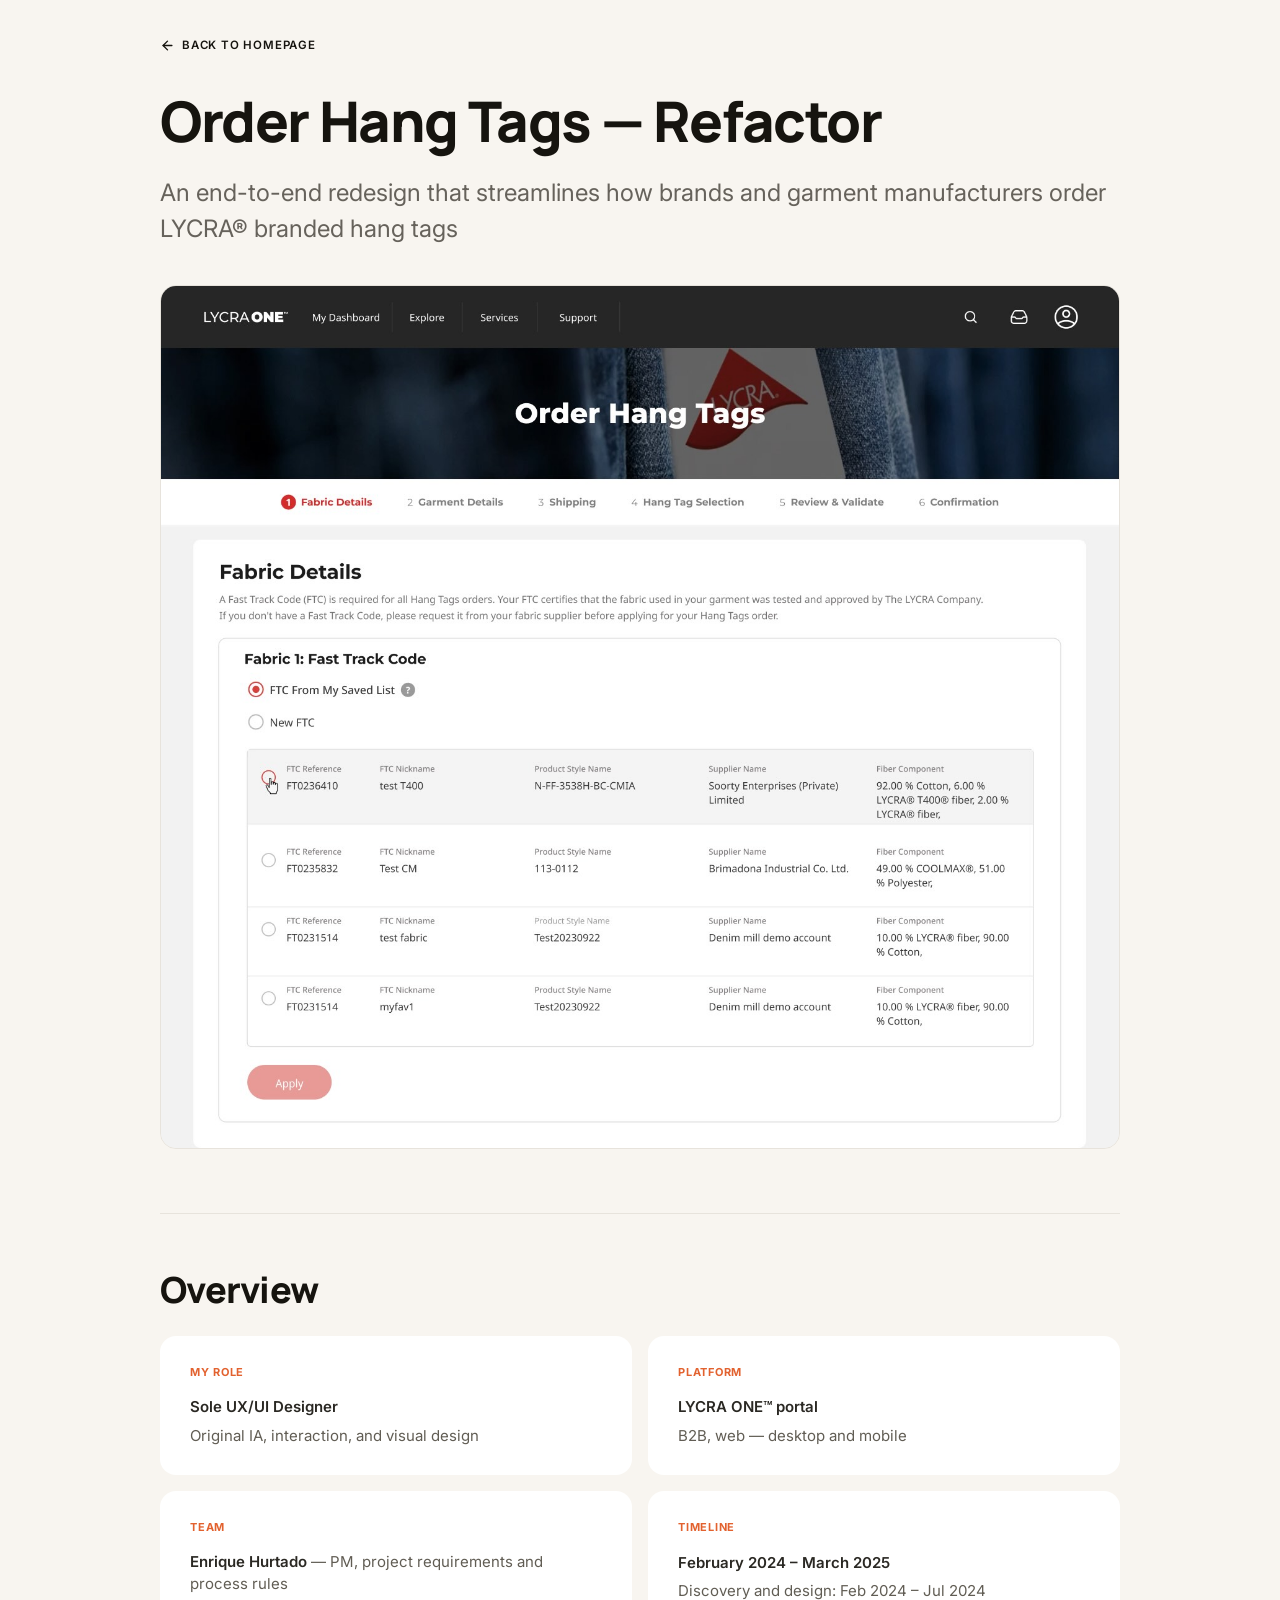
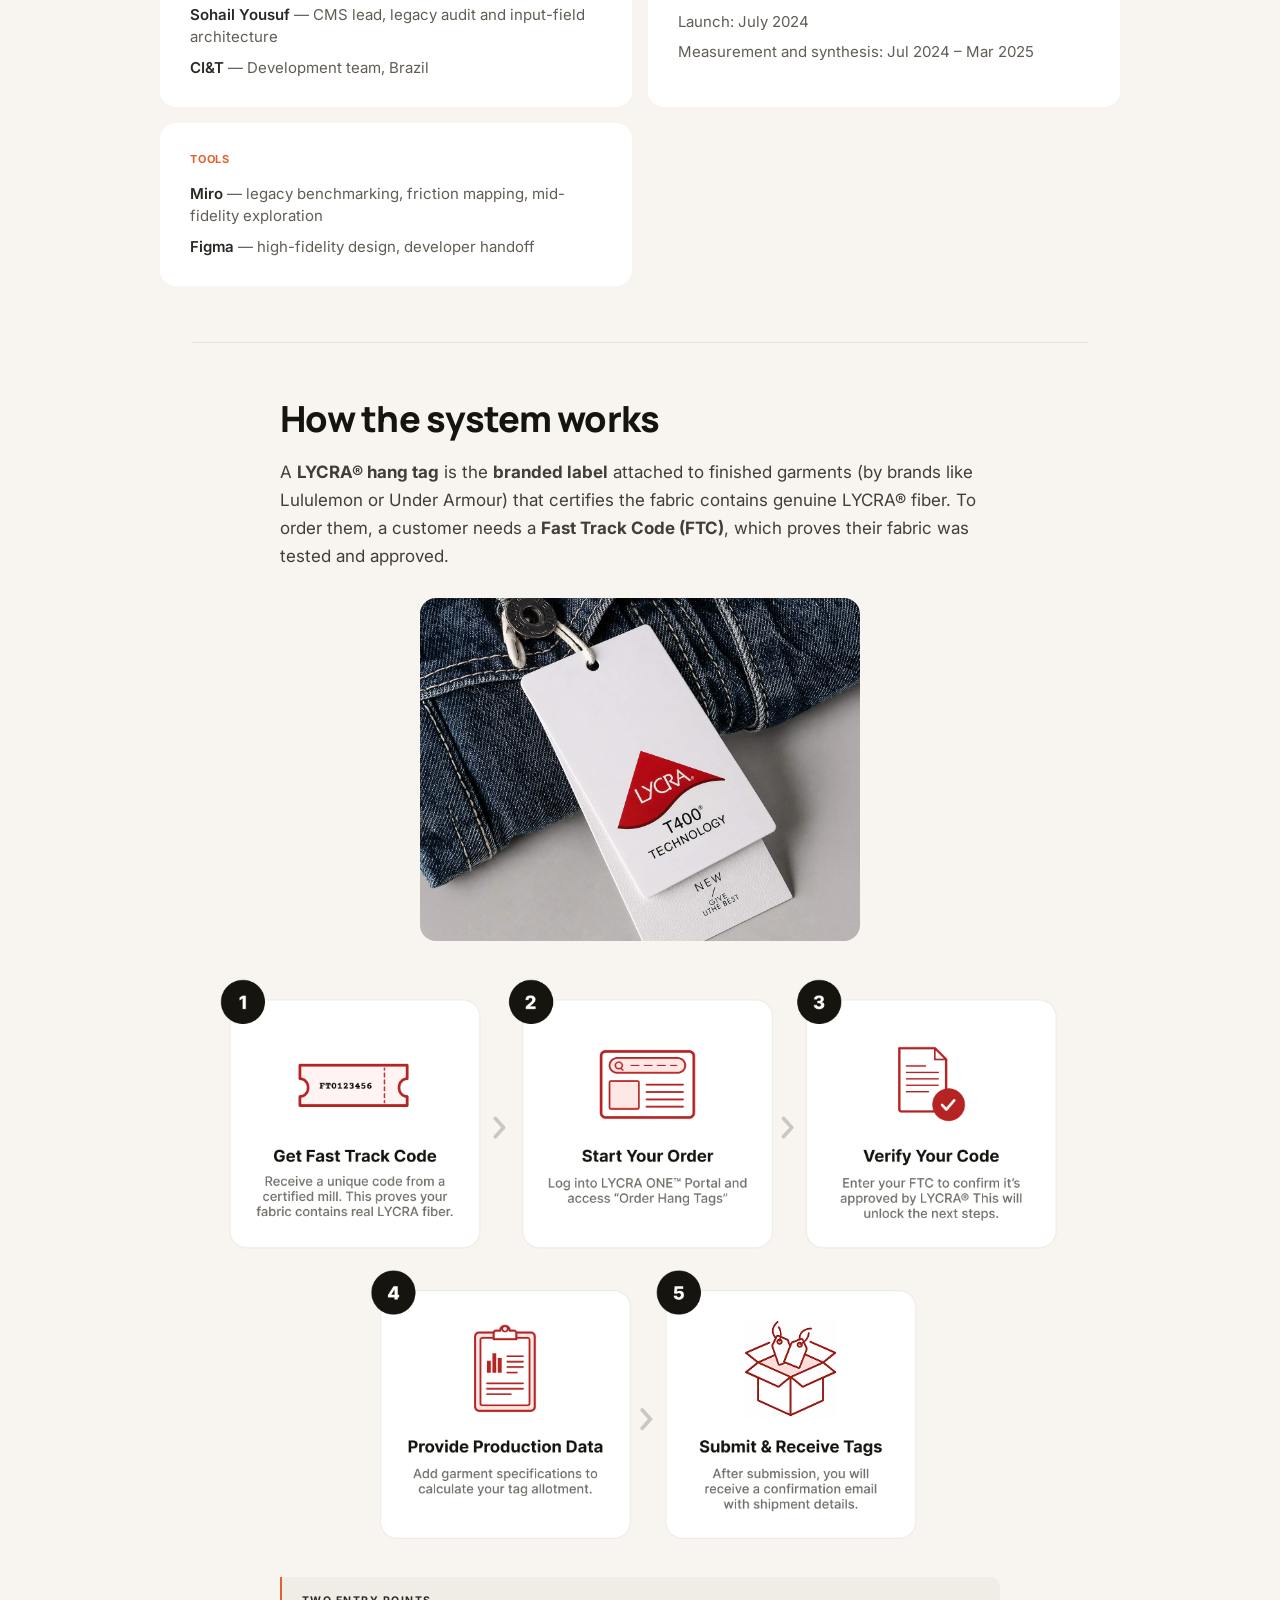
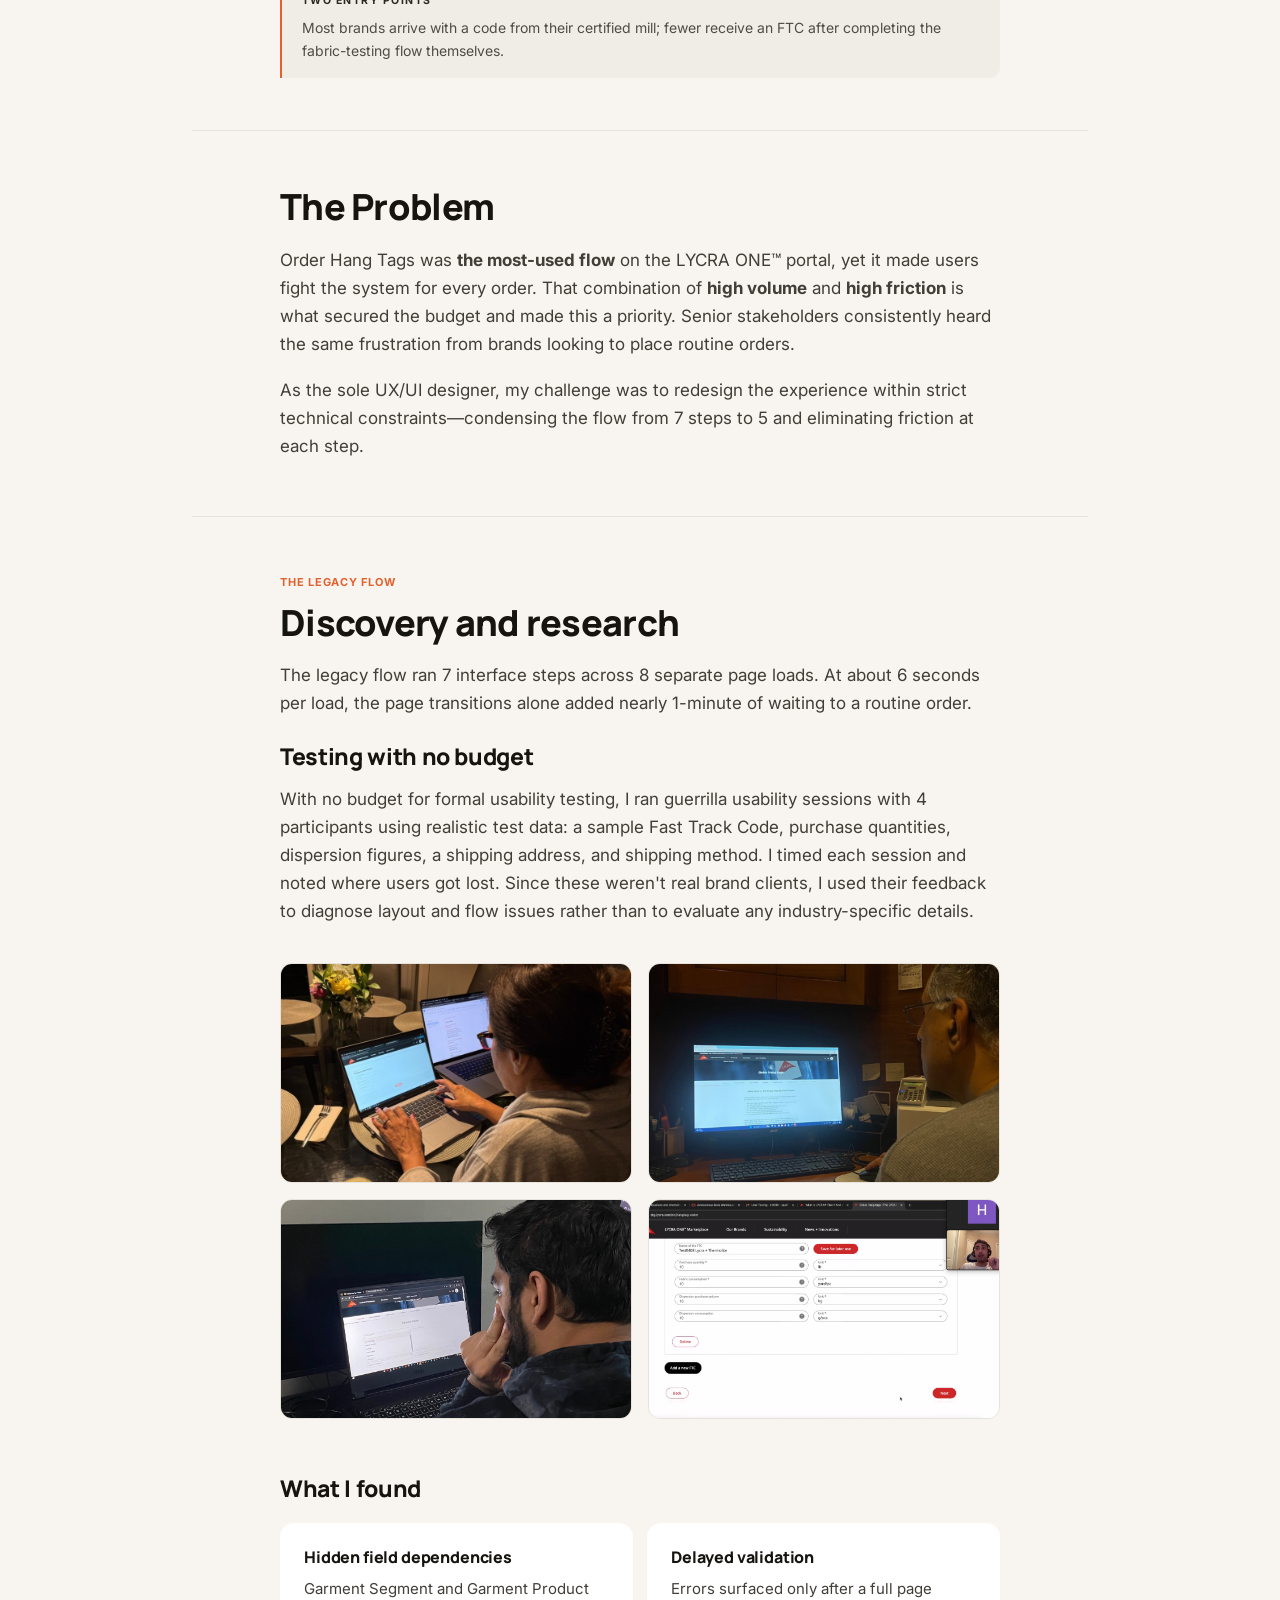
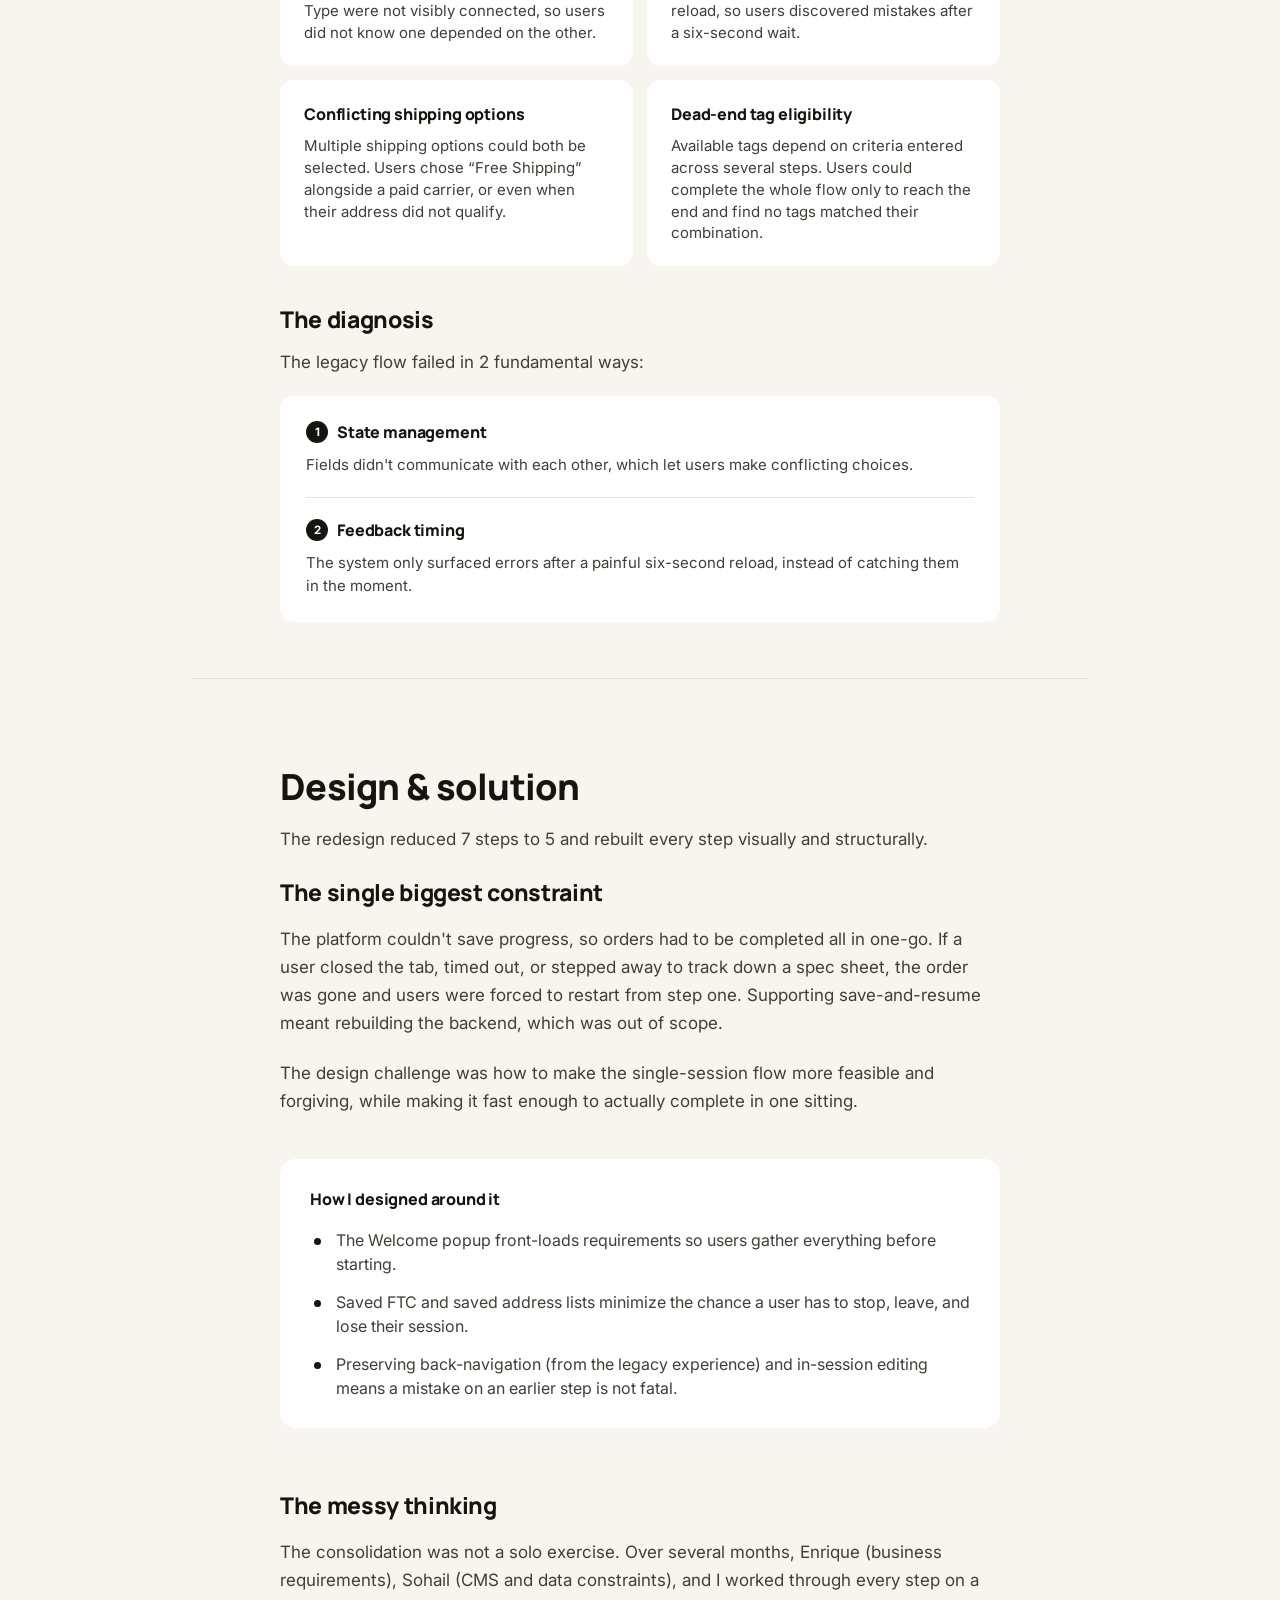
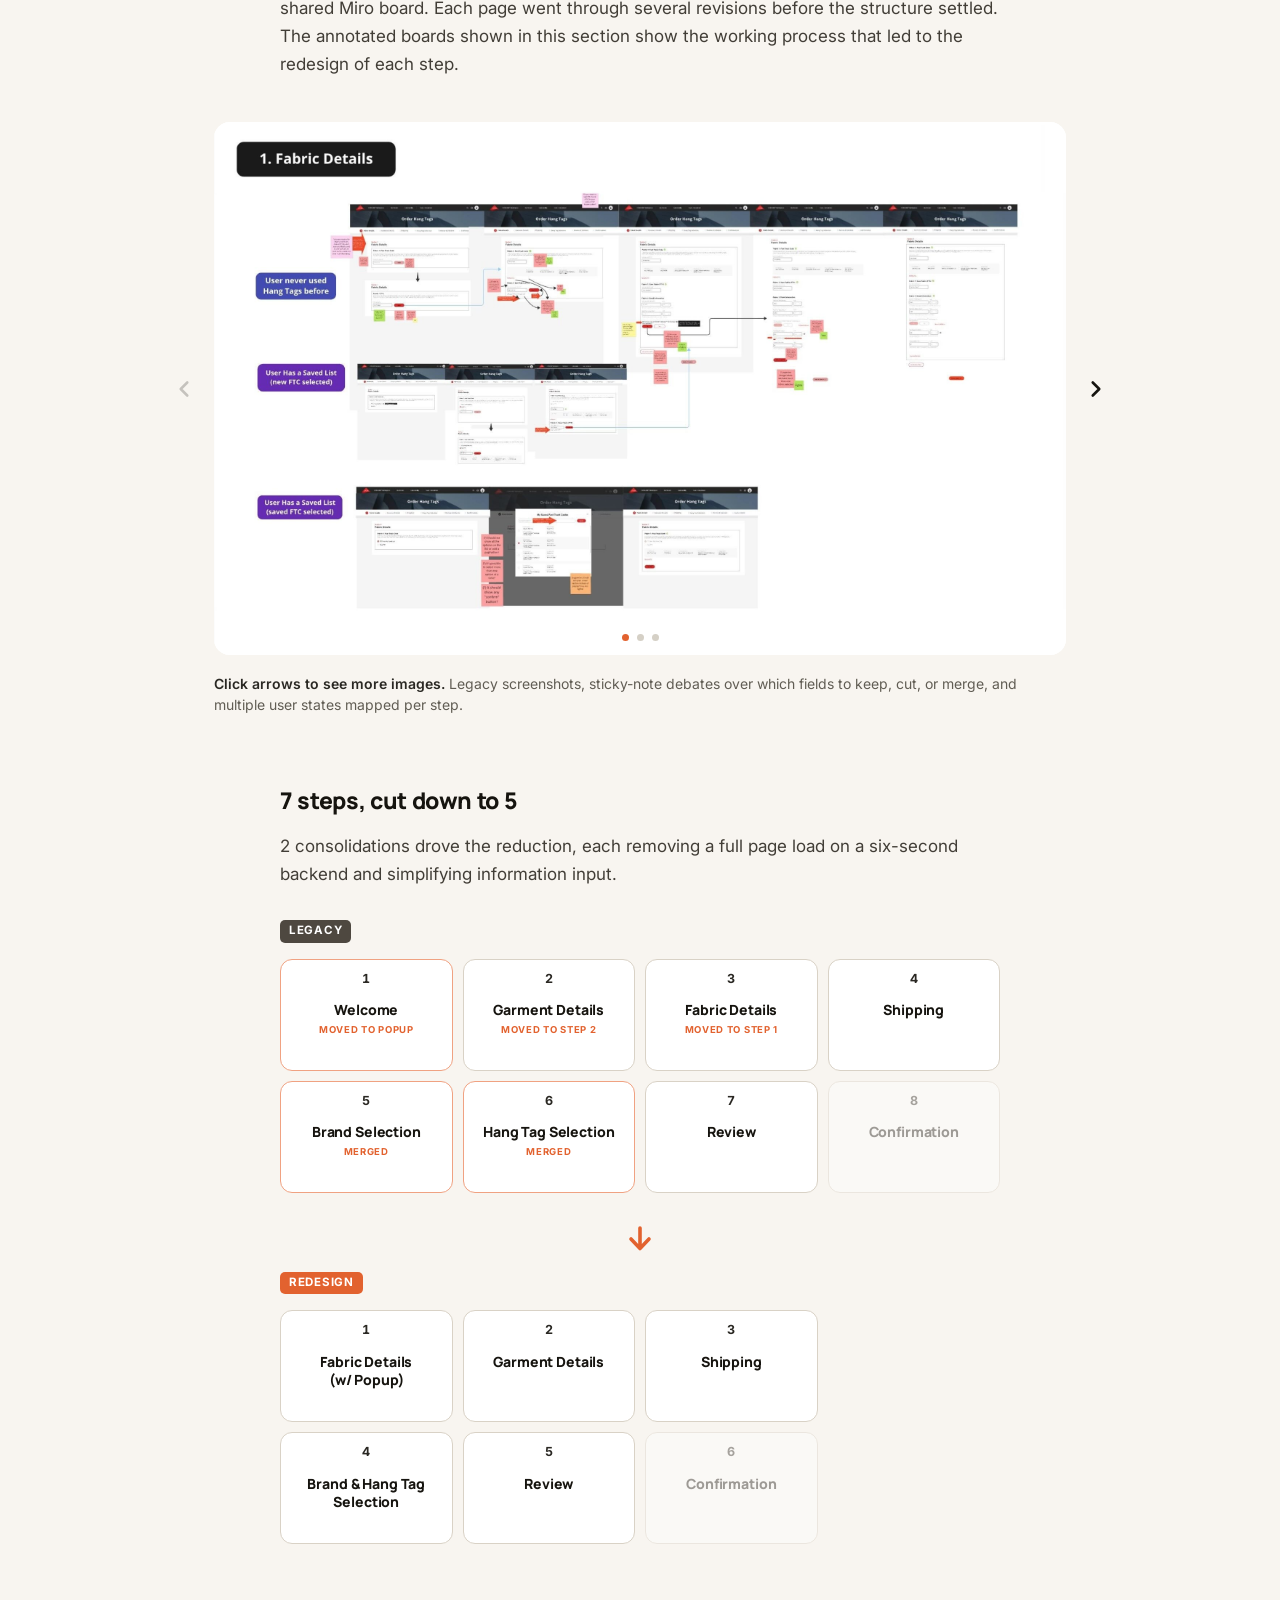
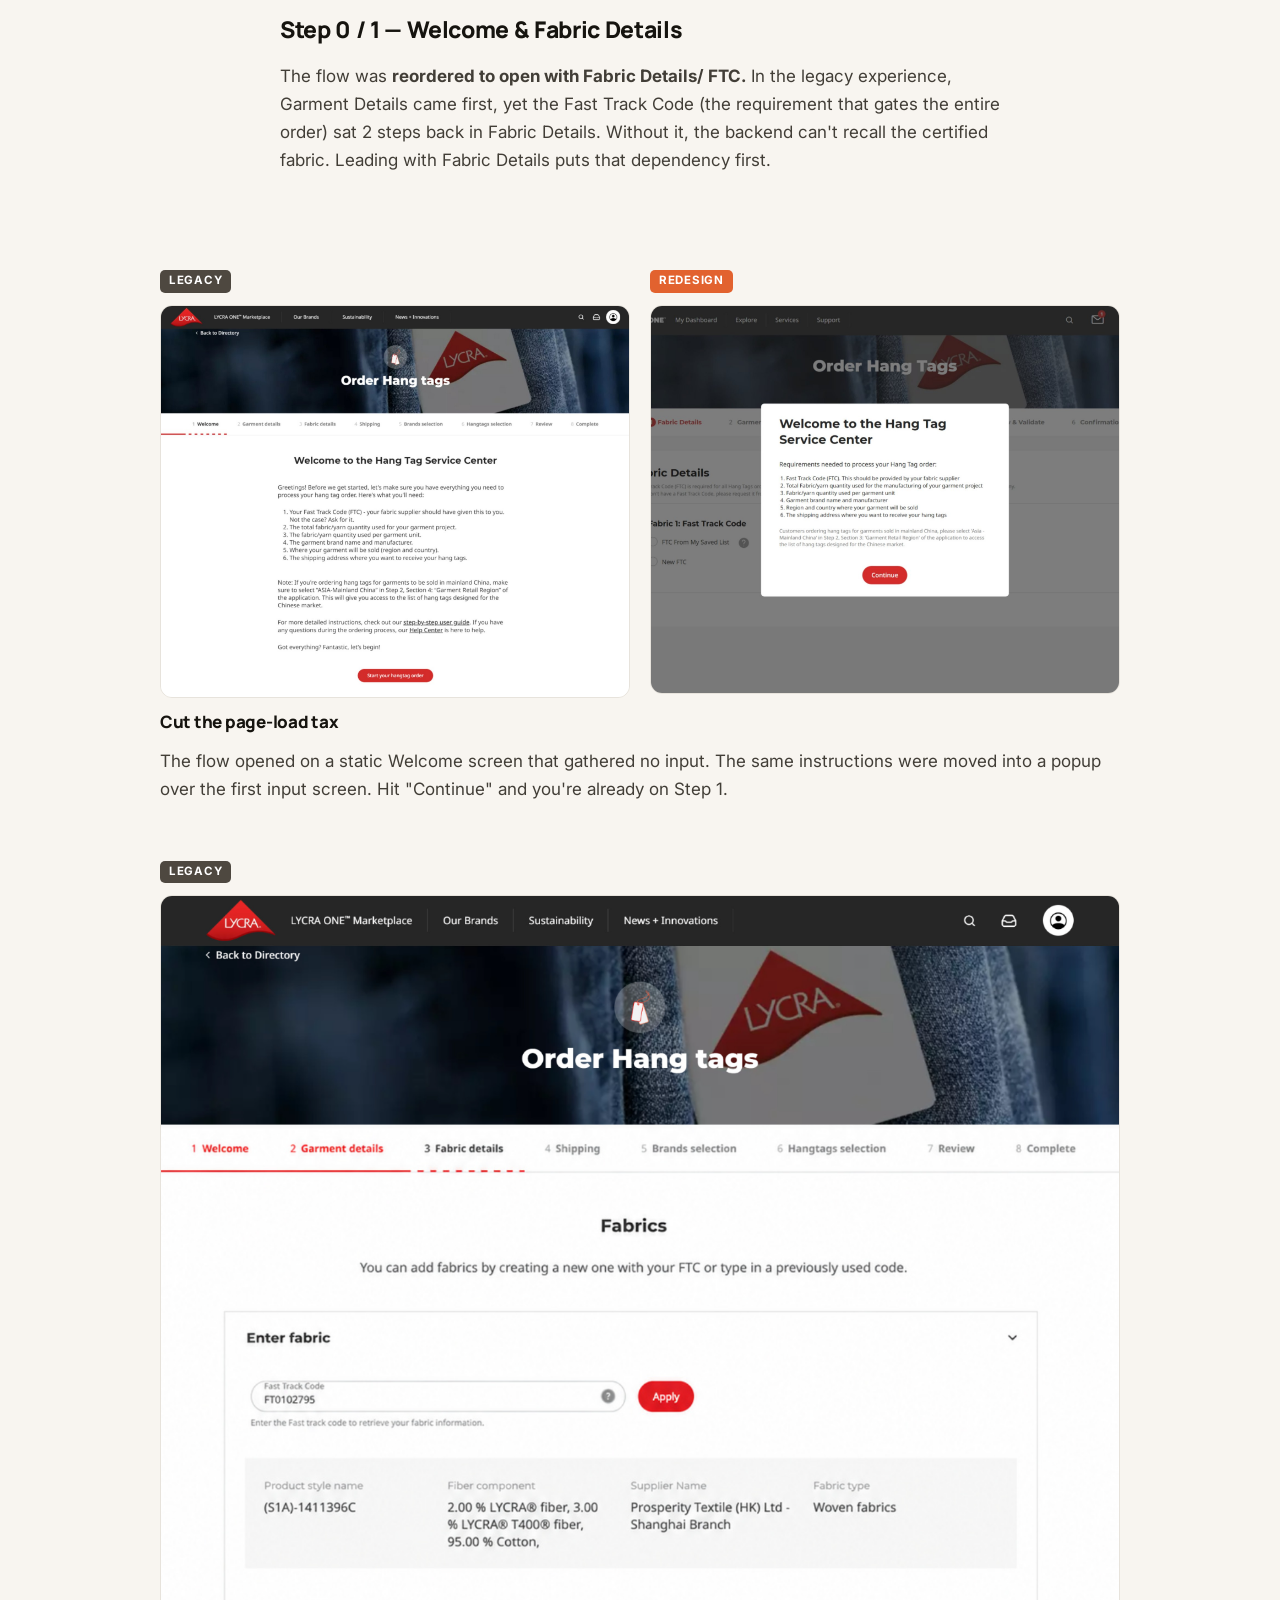
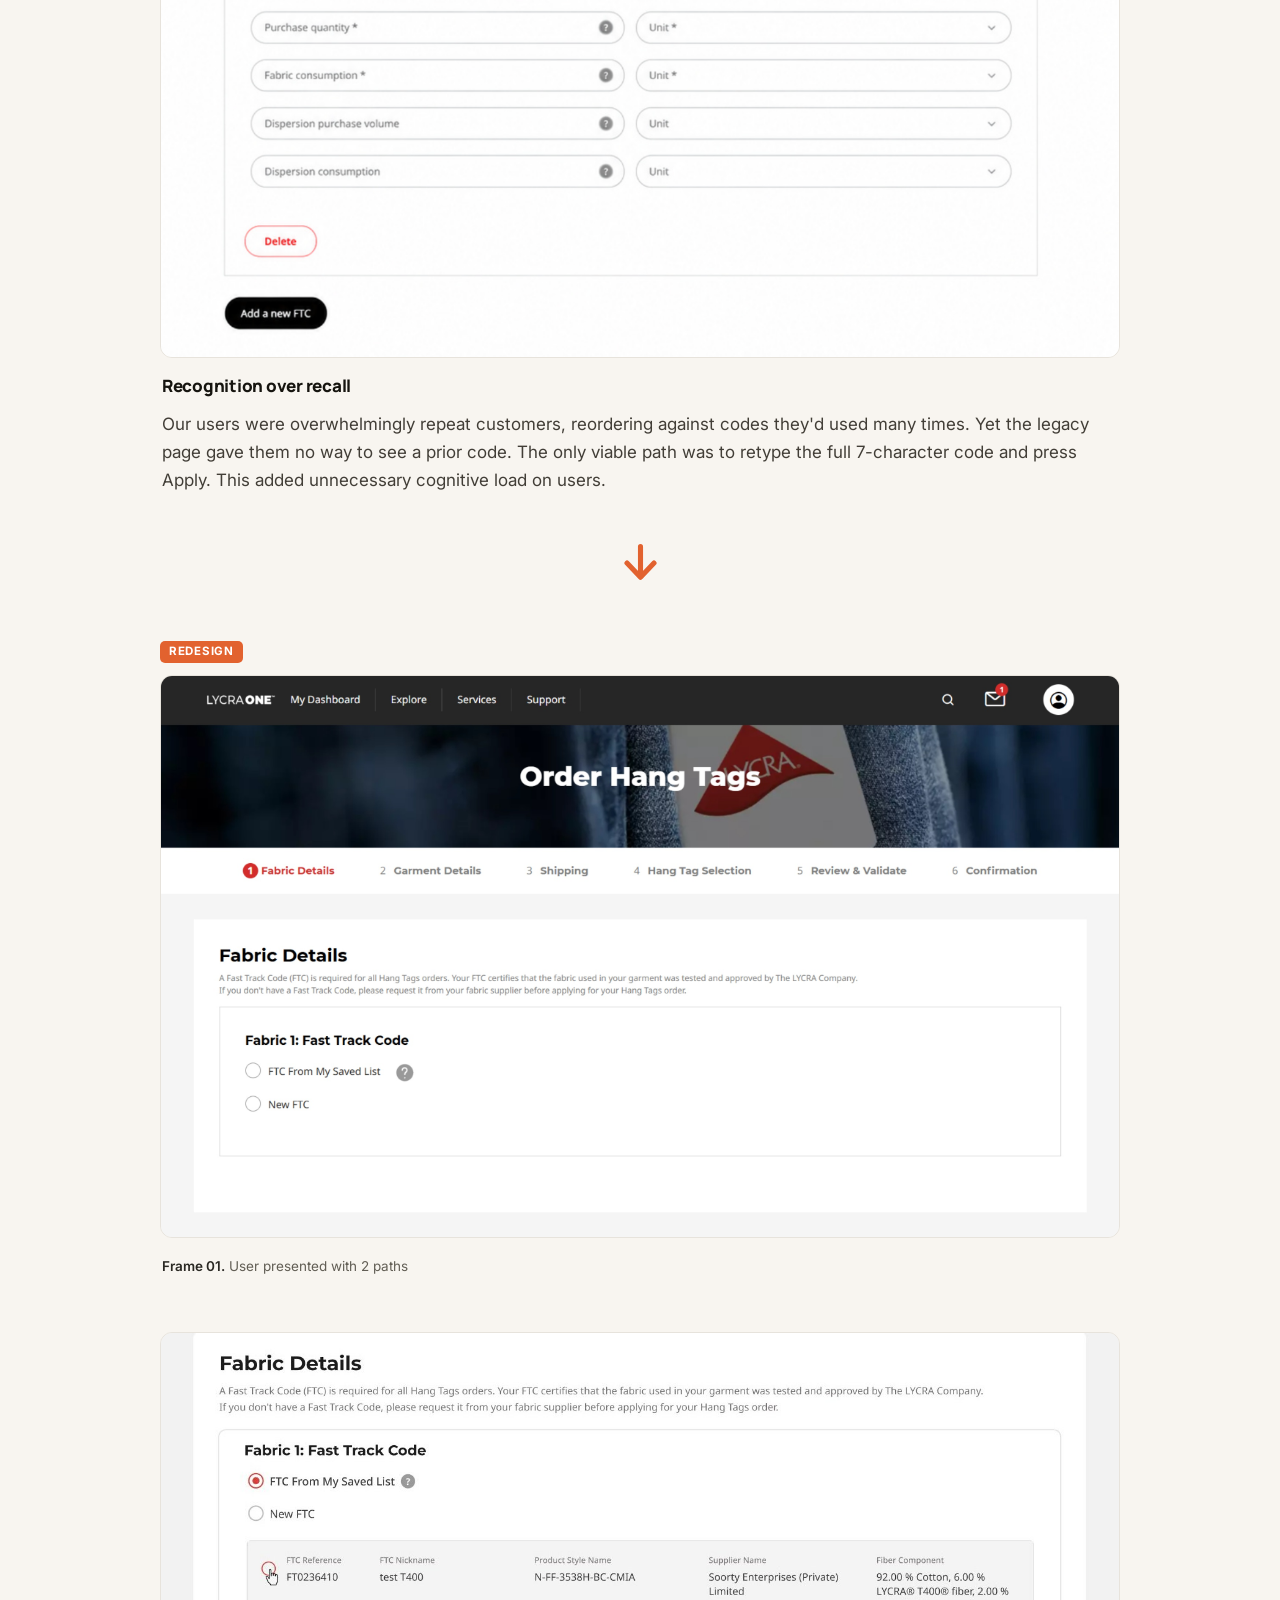
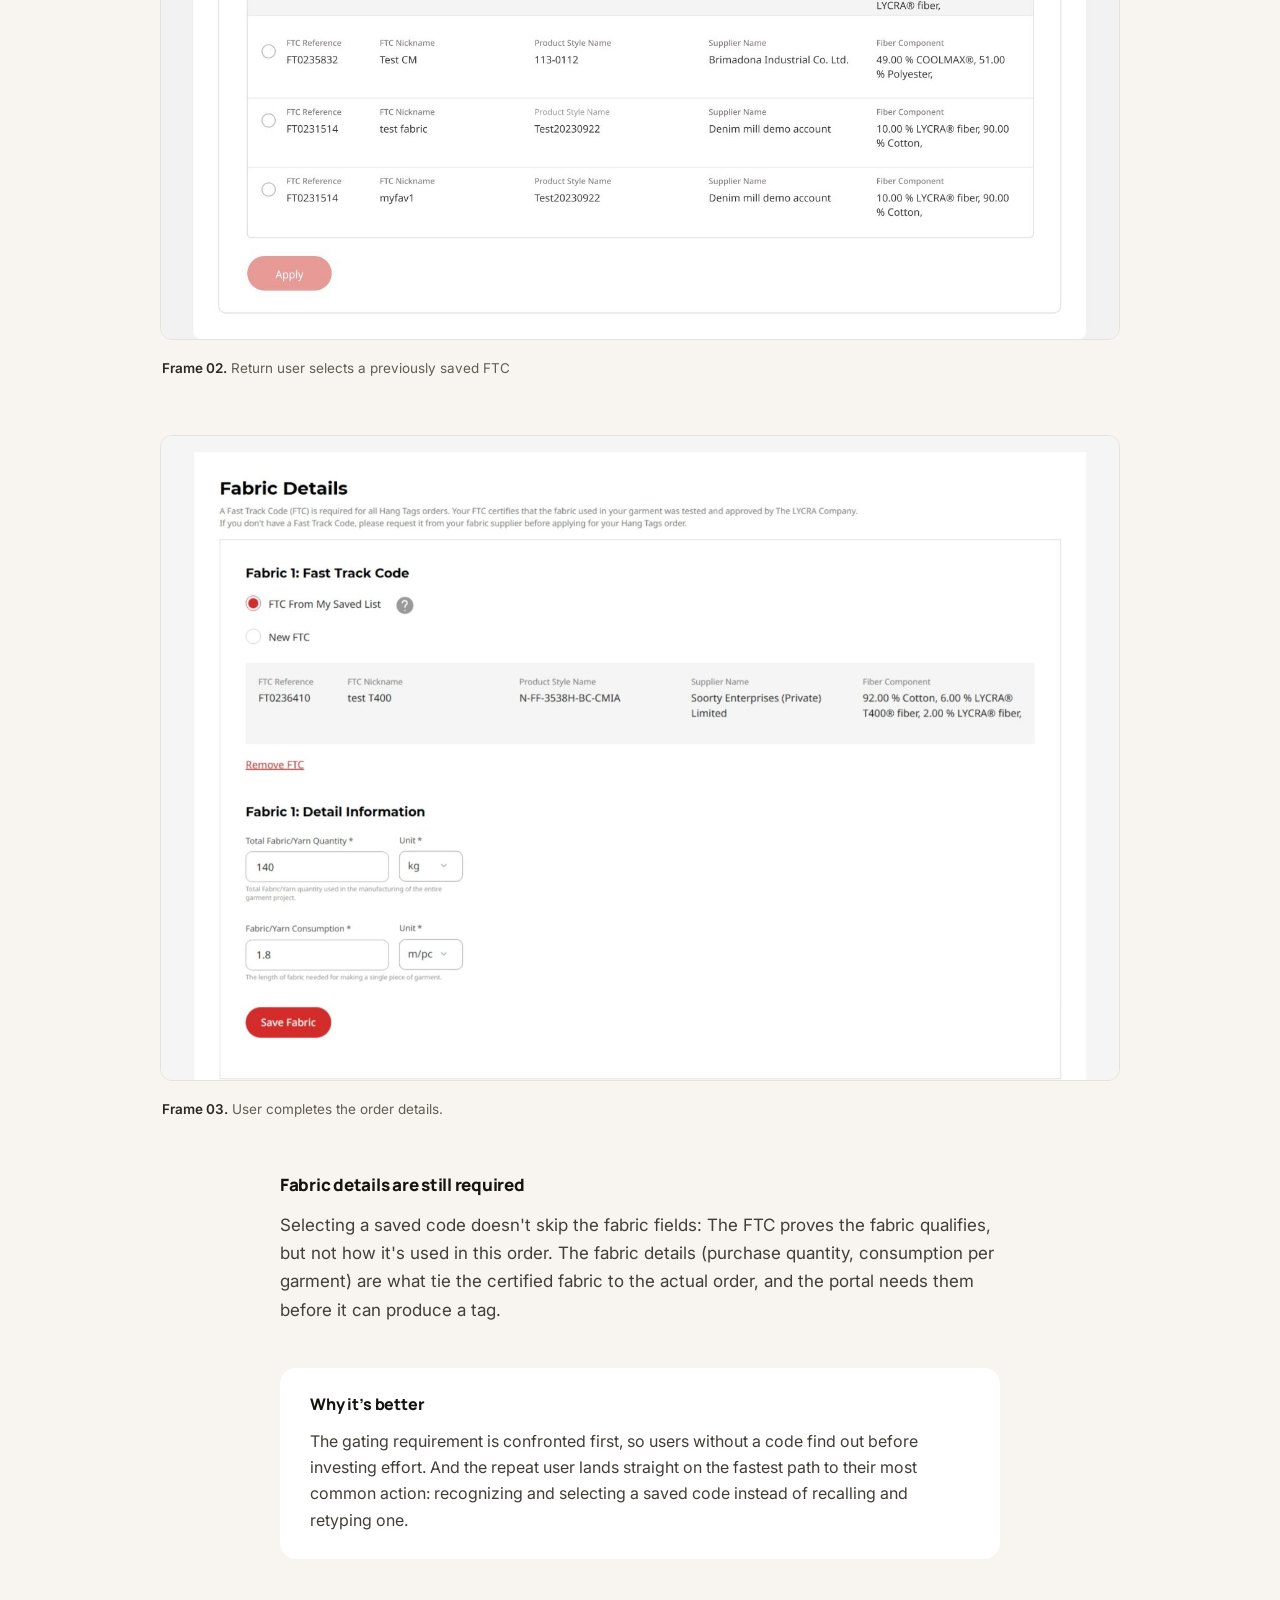
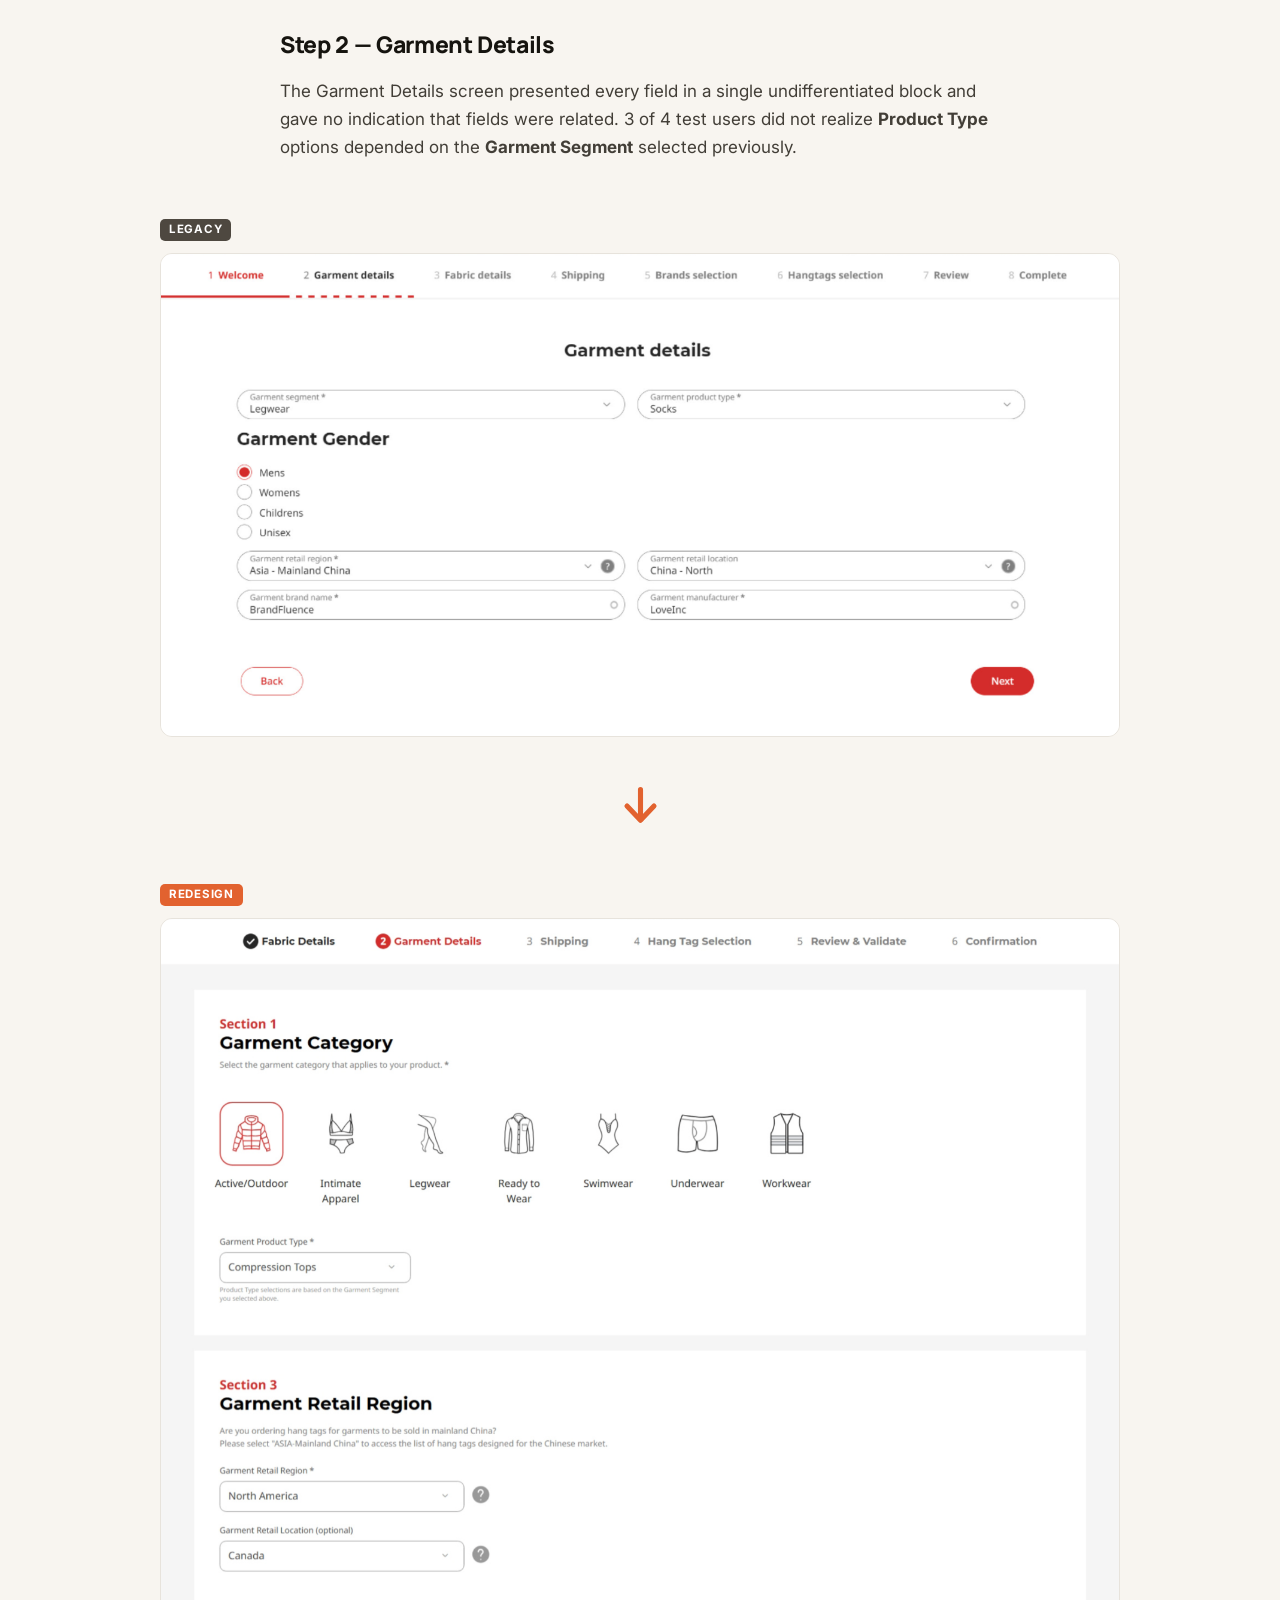
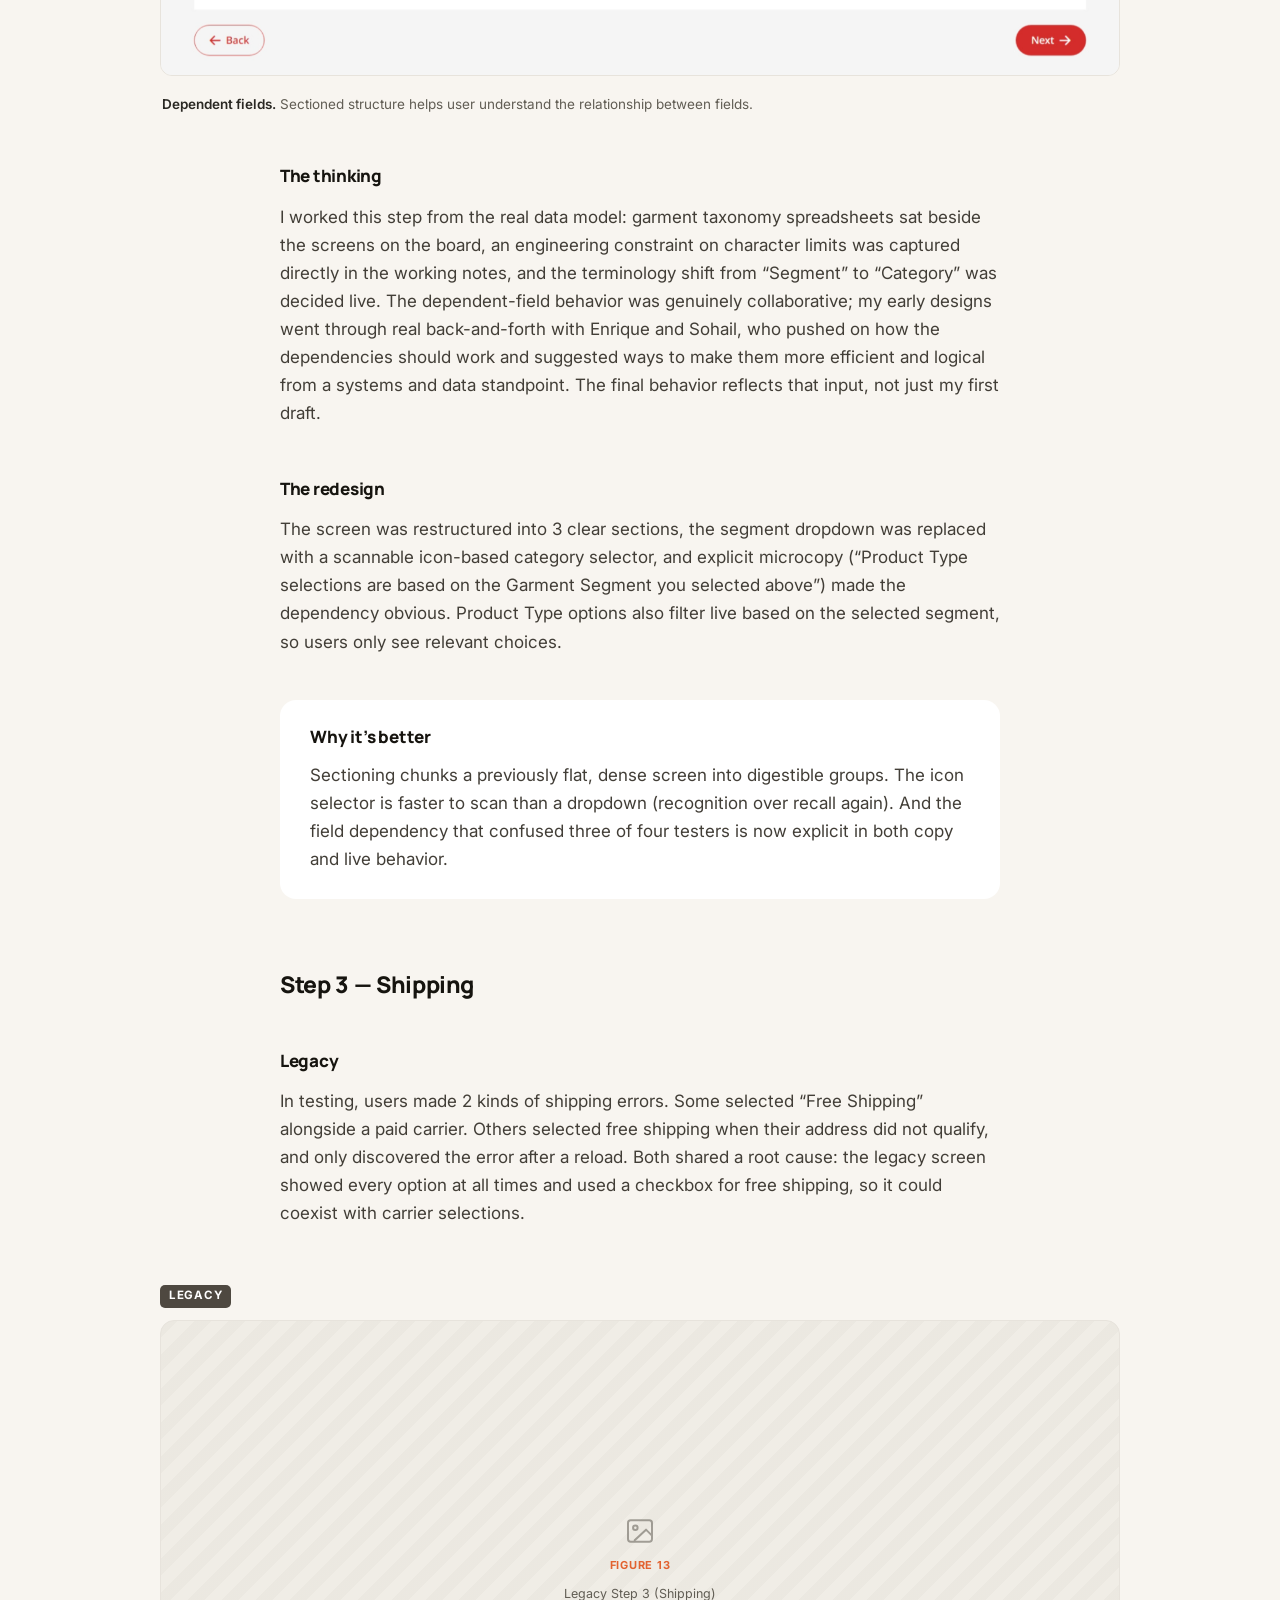
==== commit 956079c2: "Add files via upload" ====
--- a/case-study-2/index.html
+++ b/case-study-2/index.html
@@ -28,490 +28,509 @@
   <header class="hero">
     <div class="hero-inner">
       <h1>Order Hang Tags — Refactor</h1>
-      <p class="deck" style="font-weight: 400; line-height: 1.5; color: rgb(78, 74, 67)">An end-to-end redesign that streamlines how brands and garment manufacturers order LYCRA® branded hang tags using a verified Fast Track Code</p>
-
-      <figure class="fig herofig fig-bleed" id="fig-1" data-fig="1">
+      <p class="deck" style="font-weight: 400; line-height: 1.5; color: #66625B; font-size: 24px">An end-to-end redesign that streamlines how brands and garment manufacturers order LYCRA® branded hang tags</p>
+
+      <figure class="fig herofig fig-bleed" id="fig-1" data-fig="1" style="margin-bottom:56px">
         <img class="fig__img" src="assets/fig-01-hero.jpg" alt="Redesigned Order Hang Tags — Fabric Details screen with the saved Fast Track Code list" />
       </figure>
-
-      <div class="meta">
-        <div class="meta__col">
-          <div class="meta__item">
-            <span class="meta__label" style="letter-spacing: 0.7px">My Role</span>
-            <p class="meta__title">Sole UX/UI Designer</p>
-            <div class="meta__body">
-              <p>Original IA, interaction, and visual design</p>
-            </div>
-          </div>
-          <div class="meta__item">
-            <span class="meta__label">Team</span>
-            <div class="meta__body">
-              <p><strong>Enrique Hurtado</strong> — Project Manager (business requirements and process rules)</p>
-              <p><strong>Sohail Yousuf</strong> — CMS Lead (legacy audit and input-field architecture)</p>
-              <p><strong>CI&amp;T</strong> — Development team, Brazil (build and performance optimization)</p>
-            </div>
-          </div>
-          <div class="meta__item">
-            <span class="meta__label">Tools</span>
-            <div class="meta__body">
-              <p><strong>Miro</strong> — legacy benchmarking, friction mapping, mid-fidelity exploration</p>
-              <p><strong>Figma</strong> — high-fidelity design, developer handoff</p>
-            </div>
-          </div>
-        </div>
-        <div class="meta__col">
-          <div class="meta__item">
-            <span class="meta__label">Platform</span>
-            <p class="meta__title">LYCRA ONE™ portal</p>
-            <div class="meta__body">
-              <p>B2B, web — desktop and mobile</p>
-            </div>
-          </div>
-          <div class="meta__item">
-            <span class="meta__label">Timeline</span>
-            <p class="meta__title">February 2024 – March 2025 (14 months)</p>
-            <div class="meta__body">
-              <p>Discovery and design: Feb 2024 – Jul 2024</p>
-              <p>Launch: July 2024</p>
-              <p>Measurement and synthesis: Jul 2024 – Mar 2025</p>
-            </div>
-          </div>
-        </div>
-      </div>
     </div>
   </header>
+
+  <!-- ============ OVERVIEW ============ -->
+  <section class="section" style="border-top:1px solid var(--line);width:calc(100vw - 48px);max-width:960px;margin-left:50%;transform:translateX(-50%)">
+    <div class="wrap" style="max-width:960px">
+      <h2 class="h2" style="margin-bottom:26px">Overview</h2>
+      <div class="meta" style="margin:0">
+        <div class="meta__item">
+          <span class="meta__label" style="letter-spacing: 0.7px">My Role</span>
+          <p class="meta__title" style="font-size: 15px">Sole UX/UI Designer</p>
+          <div class="meta__body">
+            <p>Original IA, interaction, and visual design</p>
+          </div>
+        </div>
+        <div class="meta__item">
+          <span class="meta__label">Platform</span>
+          <p class="meta__title" style="font-size: 15px">LYCRA ONE™ portal</p>
+          <div class="meta__body">
+            <p>B2B, web — desktop and mobile</p>
+          </div>
+        </div>
+        <div class="meta__item">
+          <span class="meta__label">Team</span>
+          <div class="meta__body">
+            <p><strong>Enrique Hurtado</strong> — PM, project requirements and process rules</p>
+            <p><strong>Sohail Yousuf</strong> — CMS lead, legacy audit and input-field architecture</p>
+            <p><strong>CI&amp;T</strong> — Development team, Brazil</p>
+          </div>
+        </div>
+        <div class="meta__item">
+          <span class="meta__label">Timeline</span>
+          <p class="meta__title" style="font-size: 15px">February 2024 – March 2025</p>
+          <div class="meta__body">
+            <p>Discovery and design: Feb 2024 – Jul 2024</p>
+            <p>Launch: July 2024</p>
+            <p>Measurement and synthesis: Jul 2024 – Mar 2025</p>
+          </div>
+        </div>
+        <div class="meta__item">
+          <span class="meta__label">Tools</span>
+          <div class="meta__body">
+            <p><strong>Miro</strong> — legacy benchmarking, friction mapping, mid-fidelity exploration</p>
+            <p><strong>Figma</strong> — high-fidelity design, developer handoff</p>
+          </div>
+        </div>
+      </div>
+    </div>
+  </section>
+
+  <!-- ============ HOW THE SYSTEM WORKS ============ -->
+  <section class="section">
+    <div class="wrap">
+      <h2 class="h2">How the system works</h2>
+      <p>A <b>LYCRA® hang tag</b> is the <b>branded label</b> attached to finished garments (by brands like Lululemon or Under Armour) that certifies the fabric contains genuine LYCRA® fiber. To order them, a customer needs a <b>Fast Track Code (FTC)</b>, which proves their fabric was tested and approved.</p>
+    </div>
+
+    <div class="wrap">
+      <img src="assets/lycra-hang-tag-2.jpg" alt="LYCRA T400 hang tag on denim" style="max-width:440px;width:100%;margin:28px auto 0;display:block;border-radius:16px;" />
+    </div>
+
+    <figure class="fig fig-bleed" id="fig-2" data-fig="2">
+      <img class="fig__img" src="assets/fig-02-process.png" alt="5-step process — Get Fast Track Code, Start Your Order, Verify Your Code, Provide Production Data, Submit & Receive Tags" style="border:none;border-radius:0;max-width:840px;margin:0 auto;" />
+    </figure>
+
+    <div class="wrap" style="margin-bottom:-28px">
+      <div class="note" style="margin-top:36px;max-width:720px;margin-left:auto;margin-right:auto;">
+        <span class="note-label">Two entry points</span>
+        <p style="color: #504C44">Most brands arrive with a code from their certified mill; fewer receive an FTC after completing the fabric-testing flow themselves.</p>
+      </div>
+    </div>
+  </section>
 
   <!-- ============ OVERVIEW ============ -->
   <section class="section">
     <div class="wrap">
-      <p class="section-kicker">Overview</p>
-      <p>Order Hang Tags was the most-used flow on the LYCRA ONE™ portal, and it made people work for every order. Customers came back again and again to order the same branded hang tags, yet each time they had to recall and retype a nine-character certification code from memory, navigate seven separate page loads on a slow backend, and only discovered their mistakes after a reload sent them back to the start.</p>
-      <p>As the sole UX/UI designer, working before any design system existed, I rebuilt the flow from seven steps to five and reshaped it around a single idea: stop making users fight a slow, unforgiving system. Directional testing suggested task completion improved by approximately 45%, and the live experience went on to earn an 88% positive rating across 623 real users.</p>
-    </div>
-
-    <div class="wrap">
-      <div class="stats">
-        <div class="stat">
-          <div class="stat__num">45<span class="unit">%</span></div>
-          <p class="stat__label">Faster completion</p>
-          <p class="stat__sub">Directional (7:48 → 4:15)</p>
-        </div>
-        <div class="stat">
-          <div class="stat__num">7<span class="unit">→</span>5</div>
-          <p class="stat__label">Steps reduced</p>
-          <p class="stat__sub">Streamlined from seven steps to five</p>
-        </div>
-        <div class="stat">
-          <div class="stat__num">88<span class="unit">%</span></div>
-          <p class="stat__label">Positive feedback</p>
-          <p class="stat__sub">Positive ratings from real users</p>
-        </div>
-        <div class="stat">
-          <div class="stat__num">623</div>
-          <p class="stat__label">Responses</p>
-          <p class="stat__sub">Feedback responses over eight months</p>
-        </div>
-      </div>
-    </div>
-  </section>
-
-  <!-- ============ HOW THE SYSTEM WORKS ============ -->
-  <section class="section">
-    <div class="wrap">
-      <p class="section-kicker">Context</p>
-      <h2 class="h2">How the system works</h2>
-      <p class="lead">Before the redesign, here is what the system actually does and who uses it.</p>
-      <p>A LYCRA® hang tag is the branded label attached to finished garments (by brands like Lululemon or Under Armour) that certifies the fabric contains genuine LYCRA® fiber. To order them, a customer needs a Fast Track Code (FTC), which proves their fabric was tested and approved. Most customers arrive with a code already provided by their certified fabric mill; a smaller number complete LYCRA's separate fabric-testing process themselves.</p>
-    </div>
-
-    <figure class="fig fig-bleed" id="fig-2" data-fig="2">
-      <img class="fig__img" src="assets/fig-02-process.png" alt="Five-step process — Get Fast Track Code, Start Your Order, Verify Your Code, Provide Production Data, Submit & Receive Tags" style="border:none;border-radius:0;max-width:840px;margin:0 auto;" />
-    </figure>
-
-    <div class="wrap">
-      <p style="margin-top:36px;">Two traits shaped every design decision that follows:</p>
-      <ul class="list">
-        <li>Two entry points. Most users arrive with a code from their certified mill; fewer complete the fabric-testing flow themselves.</li>
-        <li>Single-session constraint. The flow could not persist progress across sessions, so an order had to be completed in one sitting.</li>
-      </ul>
-
-    </div>
-  </section>
-
-  <!-- ============ THE PROBLEM ============ -->
-  <section class="section">
-    <div class="wrap">
-      <p class="section-kicker">The problem</p>
-      <h2 class="h2">High volume met high friction</h2>
-      <p>This wasn't a peripheral feature. Order Hang Tags was the most-used experience on the portal day to day, and senior stakeholders were hearing consistent frustration from brands: the flow took too long, parts were genuinely confusing, and repeat users had to re-enter the same nine-character Fast Track Code on every order even when it was obviously a repeat. That combination of high volume and high friction is what secured the budget and made this a priority.</p>
-      <p>The legacy flow worked, but it was a struggle to complete. A routine reorder, something most users did repeatedly, demanded seven page loads on a slow backend, offered no protection against conflicting or invalid choices, and revealed errors only after costly reloads. My challenge was to reduce the effort and the error exposure without removing functionality, and to do it within technical constraints I could not change.</p>
+      <h2 class="h2">The Problem</h2>
+      <p>Order Hang Tags was <b>the most-used flow</b> on the LYCRA ONE™ portal, yet it made users fight the system for every order. That combination of <b>high volume</b> and <b>high friction</b> is what secured the budget and made this a priority. Senior stakeholders consistently heard the same frustration from brands looking to place routine orders.</p>
+      <p>As the sole UX/UI designer, my challenge was to redesign the experience within strict technical constraints—condensing the flow from 7 steps to 5 and eliminating friction at each step.</p>
     </div>
   </section>
 
   <!-- ============ DISCOVERY & RESEARCH ============ -->
   <section class="section">
     <div class="wrap">
-      <p class="section-kicker">Discovery &amp; research</p>
-      <h2 class="h2">Mapping where the time went</h2>
-
-      <h3 class="h3">The starting point: a 7-step legacy flow</h3>
-      <p>The legacy experience ran seven separate page loads plus a confirmation. Because the portal averaged about six seconds per load, every single click was a six-second tax on the user.</p>
+      <p class="section-kicker">The legacy flow</p>
+      <h2 class="h2">Discovery and research</h2>
+
+      <p>The legacy flow ran 7 interface steps across 8 separate page loads. At about 6 seconds per load, the page transitions alone added nearly 1-minute of waiting to a routine order.</p>
+
+      <h3 class="h3" style="margin-top:26px">Testing with no budget</h3>
+      <p>With no budget for formal usability testing, I ran guerrilla usability sessions with 4 participants using realistic test data: a sample Fast Track Code, purchase quantities, dispersion figures, a shipping address, and shipping method. I timed each session and noted where users got lost. Since these weren't real brand clients, I used their feedback to diagnose layout and flow issues rather than to evaluate any industry-specific details.</p>
     </div>
 
     <div class="fig-bleed">
-      <div class="fig-row">
-        <figure class="fig" id="fig-3" data-fig="3">
-          <div class="fig__ph" style="aspect-ratio: 1622 / 838;">
-            <div class="fig__ph-inner">
-              <span class="fig__glyph"></span>
-              <div class="fig__tag">Figure 03</div>
-              <div class="fig__hint">Legacy flow, steps 1–4</div>
-            </div>
-          </div>
-          <figcaption class="figcap"><b>Figure 03.</b> Legacy flow, steps 1 to 4 (Welcome, Garment details, Fabric details, Shipping).</figcaption>
+      <div class="fig-row fig-row--4">
+        <figure class="fig" id="fig-1b" data-fig="01">
+          <img class="fig__img" src="assets/testing-01.jpeg" alt="Proxy user completing the legacy order flow on a laptop during a moderated session" style="aspect-ratio:16/10;object-fit:cover;width:100%;display:block;border-radius:12px" />
         </figure>
-        <figure class="fig" id="fig-4" data-fig="4">
-          <div class="fig__ph" style="aspect-ratio: 1300 / 735;">
-            <div class="fig__ph-inner">
-              <span class="fig__glyph"></span>
-              <div class="fig__tag">Figure 04</div>
-              <div class="fig__hint">Legacy flow, steps 5–completion</div>
-            </div>
-          </div>
-          <figcaption class="figcap"><b>Figure 04.</b> Legacy flow, steps 5 to completion (Brands selection, Hangtags selection, Review, Complete).</figcaption>
+        <figure class="fig" id="fig-2b" data-fig="02">
+          <img class="fig__img" src="assets/testing-02.jpeg" alt="Proxy user on the legacy Hang Tag Service Center welcome step at a desktop" style="aspect-ratio:16/10;object-fit:cover;width:100%;display:block;border-radius:12px" />
         </figure>
-      </div>
-    </div>
-
-    <div class="wrap">
-      <h3 class="h3">Testing with no budget</h3>
-      <p>With no budget for formal usability testing, I ran guerrilla usability sessions with four participants (friends and family acting as proxy users) using realistic test data: a sample Fast Track Code, purchase quantities, dispersion figures, a shipping address, and shipping method. I timed each session and noted where users got lost. Because these were proxy users rather than real brand customers, I treated the findings as directional signals about flow and friction rather than validation of domain specifics.</p>
-
-      <h3 class="h3">What I found</h3>
-      <p>Across all four sessions, completion took between seven and ten minutes, and the same friction points recurred:</p>
-      <div class="cardlist">
-        <div class="cardlist__item"><p>Dependent fields did not behave like dependent fields. Garment Segment and Garment Product Type were not visibly connected, so users did not know one depended on the other.</p></div>
-        <div class="cardlist__item"><p>Errors surfaced only after a full page reload, so users discovered mistakes after a six-second wait.</p></div>
-        <div class="cardlist__item"><p>“Save for Later Use” appeared even after a user selected a saved FTC, which led one user to accidentally create a duplicate FTC in the database.</p></div>
-        <div class="cardlist__item"><p>Conflicting shipping options could both be selected. Users chose “Free Shipping” alongside a paid carrier, or selected free shipping when their address did not qualify, forcing a reload.</p></div>
-        <div class="cardlist__item"><p>Hang tag results did not always match earlier selections, creating a dead end.</p></div>
+        <figure class="fig" id="fig-3b" data-fig="03">
+          <img class="fig__img" src="assets/testing-03.jpg" alt="Proxy user pausing on the legacy Garment details step" style="aspect-ratio:16/10;object-fit:cover;width:100%;display:block;border-radius:12px" />
+        </figure>
+        <figure class="fig" id="fig-4b" data-fig="04">
+          <img class="fig__img" src="assets/testing-04.jpg" alt="Remote moderated session recording of the legacy Fabric details step" style="aspect-ratio:16/10;object-fit:cover;object-position:85% center;width:100%;display:block;border-radius:12px" />
+        </figure>
+      </div>
+    </div>
+
+    <div class="wrap">
+      <h3 class="h3" style="margin-top:56px">What I found</h3>
+      <div class="optiongrid optiongrid--plain">
+        <div class="optiongrid__item"><h4>Hidden field dependencies</h4><p>Garment Segment and Garment Product Type were not visibly connected, so users did not know one depended on the other.</p></div>
+        <div class="optiongrid__item"><h4>Delayed validation</h4><p>Errors surfaced only after a full page reload, so users discovered mistakes after a six-second wait.</p></div>
+        <div class="optiongrid__item"><h4>Conflicting shipping options</h4><p>Multiple shipping options could both be selected. Users chose “Free Shipping” alongside a paid carrier, or even when their address did not qualify.</p></div>
+        <div class="optiongrid__item"><h4>Dead-end tag eligibility</h4><p>Available tags depend on criteria entered across several steps. Users could complete the whole flow only to reach the end and find no tags matched their combination.</p></div>
       </div>
 
       <h3 class="h3">The diagnosis</h3>
-      <p>Underneath the surface symptoms, the legacy flow failed in two fundamental ways. This became the thesis for the entire redesign:</p>
-      <div class="cardlist cardlist--num">
-        <div class="cardlist__item">
-          <h4>State management</h4>
-          <p>Fields didn't communicate with each other, which let users make conflicting choices the system should never have allowed.</p>
-        </div>
-        <div class="cardlist__item">
-          <h4>Feedback timing</h4>
-          <p>The system only surfaced errors after a painful six-second reload, instead of catching them in the moment.</p>
-        </div>
-      </div>
-      <div class="hl hl--lead" style="margin-top:24px;"><p>Almost every decision in the redesign traces back to fixing one of these two failures.</p></div>
+      <p>The legacy flow failed in 2 fundamental ways:</p>
+      <div class="stackcard">
+        <div class="stackcard__item"><h4><span class="numbubble">1</span>State management</h4><p>Fields didn't communicate with each other, which let users make conflicting choices.</p></div>
+        <div class="stackcard__item"><h4><span class="numbubble">2</span>Feedback timing</h4><p>The system only surfaced errors after a painful six-second reload, instead of catching them in the moment.</p></div>
+      </div>
     </div>
   </section>
 
   <!-- ============ DESIGN & SOLUTION ============ -->
-  <section class="section">
-    <div class="wrap">
-      <p class="section-kicker">Design &amp; solution</p>
-      <h2 class="h2">Five steps, and no impossible states</h2>
-      <p>The redesign reduced seven steps to five and rebuilt every step visually and structurally. The through-line across every decision: minimize how often a user touches a slow, single-session system, and make invalid or conflicting choices impossible rather than correcting them after the fact.</p>
-
-      <span class="microlabel">The constraint as the lens</span>
-      <p>The single biggest constraint was technical: the system could not persist progress across sessions. Supporting save-and-resume would have required rebuilding the backend from the ground up, far beyond this project's scope. So the design challenge was not whether the flow should be single-session; it was how to make a single-session flow feasible and forgiving. I designed around it three ways:</p>
+  <section class="section section--airy">
+    <div class="wrap">
+      <h2 class="h2">Design &amp; solution</h2>
+      <p>The redesign reduced 7 steps to 5 and rebuilt every step visually and structurally.</p>
+
+      <h3 class="h3" style="margin-top:26px">The single biggest constraint</h3>
+      <p>The platform couldn't save progress, so orders had to be completed all in one-go. If a user closed the tab, timed out, or stepped away to track down a spec sheet, the order was gone and users were forced to restart from step one. Supporting save-and-resume meant rebuilding the backend, which was out of scope.</p>
+      <p>The design challenge was how to make the single-session flow more feasible and forgiving, while making it fast enough to actually complete in one sitting.</p>
       <div class="approach">
         <span class="approach__label">How I designed around it</span>
         <ul>
           <li>The Welcome popup front-loads requirements so users gather everything before starting.</li>
           <li>Saved FTC and saved address lists minimize the chance a user has to stop, leave, and lose their session.</li>
-          <li>Free back-navigation and in-session editing mean a mistake on an earlier step is easy to fix rather than fatal. Within a session, users could freely move back and edit any prior step before submitting.</li>
+          <li>Preserving back-navigation (from the legacy experience) and in-session editing means a mistake on an earlier step is not fatal.</li>
         </ul>
       </div>
 
-      <span class="microlabel">How we worked</span>
-      <p>The consolidation was not a solo exercise. Over several months, Enrique (business requirements), Sohail (CMS and data constraints), and I worked through every step on a shared Miro board: legacy screenshots, sticky-note debates over which fields to keep, cut, or merge, and multiple user states mapped per step. Each page went through several revisions before the structure settled. The annotated boards shown throughout this section are excerpts from that working process.</p>
-
-      <span class="microlabel">Showing the math: 7 steps to 5</span>
-      <p>Two consolidations drove the reduction, each removing a full page load on a six-second backend:</p>
-      <div class="optiongrid">
-        <div class="optiongrid__item"><span class="optiongrid__num">1</span><p>The static Welcome screen became a popup, preserving its guidance while removing a page load.</p></div>
-        <div class="optiongrid__item"><span class="optiongrid__num">2</span><p>Brand selection and hang tag selection, previously two separate pages, merged into one Hang Tag Selection step.</p></div>
-      </div>
-      <p>The flow was also reordered to open with Fabric Details / FTC, the gating requirement for the entire order.</p>
+      <h3 class="h3" style="margin-top:64px">The messy thinking</h3>
+      <p>The consolidation was not a solo exercise. Over several months, Enrique (business requirements), Sohail (CMS and data constraints), and I worked through every step on a <b style="font-weight: 400">shared Miro board</b>. Each page went through several revisions before the structure settled. The annotated boards shown in this section show the working process that led to the redesign of each step.</p>
+
+      <div class="carousel" id="miro-carousel" role="group" aria-roledescription="carousel" aria-label="Miro working boards" tabindex="0">
+        <div class="carousel__frame">
+        <div class="carousel__viewport">
+          <div class="carousel__track">
+          <div class="carousel__slide"><img src="assets/miro-01-fabric-details.jpeg" alt="Miro board frame: Fabric Details, with three user states mapped and sticky-note debates over the Fast Track Code entry" /></div>
+          <div class="carousel__slide"><img src="assets/miro-02-garment-details.jpeg" alt="Miro board frame: Garment Details, showing segment category lists and field-level annotations" /></div>
+          <div class="carousel__slide"><img src="assets/miro-03-shipping.jpeg" alt="Miro board frame: Shipping, mapping the saved-address and new-address paths" /></div>
+          </div>
+          <div class="carousel__dots">
+            <button class="carousel__dot" type="button" data-go="0" aria-label="Show Fabric Details" aria-current="true"></button>
+            <button class="carousel__dot" type="button" data-go="1" aria-label="Show Garment Details"></button>
+            <button class="carousel__dot" type="button" data-go="2" aria-label="Show Shipping"></button>
+          </div>
+        </div>
+        <button class="carousel__nav carousel__nav--prev" type="button" data-dir="-1" aria-label="Previous board">
+          <svg viewBox="0 0 24 24" fill="none" stroke="currentColor" stroke-width="2.4" stroke-linecap="round" stroke-linejoin="round"><path d="M15 18l-6-6 6-6"/></svg>
+        </button>
+        <button class="carousel__nav carousel__nav--next" type="button" data-dir="1" aria-label="Next board">
+          <svg viewBox="0 0 24 24" fill="none" stroke="currentColor" stroke-width="2.4" stroke-linecap="round" stroke-linejoin="round"><path d="M9 6l6 6-6 6"/></svg>
+        </button>
+        </div>
+        <figcaption class="figcap" style="font-size: 14px"><b>Click arrows to see more images.</b> Legacy screenshots, sticky-note debates over which fields to keep, cut, or merge, and multiple user states mapped per step.</figcaption>
+      </div>
+
+      <h3 class="h3">7 steps, cut down to 5</h3>
+      <p>2 consolidations drove the reduction, each removing a full page load on a six-second backend and simplifying information input.</p>
 
       <!-- Step 0/1 -->
-      <h3 class="h3">Step 0 / 1 — Welcome &amp; Fabric Details: confront the gate first</h3>
-      <span class="microlabel">Legacy</span>
-      <p>The flow opened on a static Welcome screen that collected no input; it only displayed requirements, burning a full page load. Garment Details came before Fabric Details, so users could invest effort before ever reaching the Fast Track Code, the hard requirement that gates the whole order. And while the legacy Fabric Details page told users they could reuse “saved fast track codes,” the interface gave them no way to see or pick one: the only path was to type the full nine-character code into a field and press Apply. For a population that was overwhelmingly repeat users, every order meant recalling and retyping a code from memory.</p>
-    </div>
-
-    <figure class="fig" id="fig-5" data-fig="5" style="max-width:520px;margin-left:auto;margin-right:auto;">
-      <div class="fig__ph" style="aspect-ratio: 1418 / 2047;">
-        <div class="fig__ph-inner">
-          <span class="fig__glyph"></span>
-          <div class="fig__tag">Figure 05</div>
-          <div class="fig__hint">Legacy Fabric Details — retype the full FTC and press Apply</div>
-        </div>
-      </div>
-      <figcaption class="figcap"><b>Figure 05.</b> Legacy Fabric Details. Despite copy promising “saved fast track codes,” the only real path was retyping the full FTC into the field and pressing Apply. There was no list to select from.</figcaption>
-    </figure>
-
-    <div class="wrap">
-      <span class="microlabel">The thinking</span>
-      <p>On the Miro board, the Welcome screen was converted to a Step 0 popup so user input could begin on step 1, and the Fabric Details step was mapped across three distinct user states: a first-time user, a returning user selecting a new FTC, and a returning user selecting a saved FTC. Debates on the board included pagination versus showing the full saved list, whether multiple FTCs could be selected at once, and whether a confirm button was needed.</p>
+      <div class="fig-bleed stepdia">
+        <div class="stepdia__panel">
+          <span class="stepdia__rowlabel stepdia__rowlabel--accent">Legacy</span>
+          <div class="stepdia__chips stepdia__chips--before">
+            <div class="stepdia__chip stepdia__chip--removed"><span class="stepdia__num">1</span><span class="stepdia__name">Welcome</span><span class="stepdia__note">Moved to popup</span></div>
+            <div class="stepdia__chip"><span class="stepdia__num">2</span><span class="stepdia__name">Garment Details</span><span class="stepdia__note">Moved to step 2</span></div>
+            <div class="stepdia__chip"><span class="stepdia__num">3</span><span class="stepdia__name">Fabric Details</span><span class="stepdia__note">Moved to step 1</span></div>
+            <div class="stepdia__chip"><span class="stepdia__num">4</span><span class="stepdia__name">Shipping</span></div>
+            <div class="stepdia__chip stepdia__chip--merged"><span class="stepdia__num">5</span><span class="stepdia__name">Brand Selection</span><span class="stepdia__note">Merged</span></div>
+            <div class="stepdia__chip stepdia__chip--merged"><span class="stepdia__num">6</span><span class="stepdia__name">Hang Tag Selection</span><span class="stepdia__note">Merged</span></div>
+            <div class="stepdia__chip"><span class="stepdia__num">7</span><span class="stepdia__name">Review</span></div>
+            <div class="stepdia__chip stepdia__chip--muted"><span class="stepdia__num">8</span><span class="stepdia__name">Confirmation</span></div>
+          </div>
+          <div class="stepdia__arrow" aria-hidden="true">
+            <svg viewBox="0 0 26 27" width="26" height="27"><path d="M13 3 L13 22.5 M4 14 L13 23.5 L22 14" fill="none" stroke="currentColor" stroke-width="3.6" stroke-linecap="round" stroke-linejoin="round"></path></svg>
+          </div>
+          <span class="stepdia__rowlabel stepdia__rowlabel--accent stepdia__rowlabel--redesign">Redesign</span>
+          <div class="stepdia__chips stepdia__chips--after">
+            <div class="stepdia__chip stepdia__chip--new"><span class="stepdia__num">1</span><span class="stepdia__name">Fabric Details (w/ Popup)</span></div>
+            <div class="stepdia__chip stepdia__chip--new"><span class="stepdia__num">2</span><span class="stepdia__name">Garment Details</span></div>
+            <div class="stepdia__chip stepdia__chip--new"><span class="stepdia__num">3</span><span class="stepdia__name">Shipping</span></div>
+            <div class="stepdia__chip stepdia__chip--new"><span class="stepdia__num">4</span><span class="stepdia__name">Brand &amp; Hang Tag Selection</span></div>
+            <div class="stepdia__chip stepdia__chip--new"><span class="stepdia__num">5</span><span class="stepdia__name">Review</span></div>
+            <div class="stepdia__chip stepdia__chip--new stepdia__chip--muted"><span class="stepdia__num">6</span><span class="stepdia__name">Confirmation</span></div>
+          </div>
+        </div>
+      </div>
+
+      <h3 class="h3">Step 0 / 1 — Welcome &amp; Fabric Details</h3>
+      <p>The flow was <b>reordered to open with Fabric Details/ FTC.</b> In the legacy experience, Garment Details came first, yet the Fast Track Code (the requirement that gates the entire order) sat 2 steps back in Fabric Details. Without it, the backend can't recall the certified fabric. Leading with Fabric Details puts that dependency first.</p>
     </div>
 
     <div class="fig-bleed">
       <div class="fig-row">
+        <figure class="fig" id="fig-5" data-fig="5">
+          <span class="microlabel">Legacy</span>
+          <img class="fig__img" src="assets/fig-05-legacy-welcome.jpg" alt="Legacy Welcome screen: a full page listing the six requirements needed to order hang tags, with a Start your hangtag order button." style="border-radius:12px" />
+        </figure>
         <figure class="fig" id="fig-6" data-fig="6">
-          <div class="fig__ph" style="aspect-ratio: 2047 / 1489;">
-            <div class="fig__ph-inner">
-              <span class="fig__glyph"></span>
-              <div class="fig__tag">Figure 06</div>
-              <div class="fig__hint">Working board — Welcome → Step 0 popup</div>
-            </div>
-          </div>
-          <figcaption class="figcap"><b>Figure 06.</b> Working board: converting the Welcome screen into a Step 0 popup.</figcaption>
+          <span class="microlabel microlabel--redesign">Redesign</span>
+          <img class="fig__img" src="assets/fig-06-welcome-popup.jpg" alt="Redesigned Step 1: the same requirements list appears as a dismissible popup over the Fabric Details step." style="border-radius:12px" />
         </figure>
-        <figure class="fig" id="fig-7" data-fig="7">
-          <div class="fig__ph" style="aspect-ratio: 2047 / 1489;">
-            <div class="fig__ph-inner">
-              <span class="fig__glyph"></span>
-              <div class="fig__tag">Figure 07</div>
-              <div class="fig__hint">Working board — Fabric Details across three user states</div>
-            </div>
-          </div>
-          <figcaption class="figcap"><b>Figure 07.</b> Working board: Fabric Details mapped across three user states.</figcaption>
-        </figure>
-      </div>
-    </div>
-
-    <div class="wrap">
-      <span class="microlabel">The redesign</span>
-      <p>The Welcome content moved into a popup that front-loads everything a user needs to gather before starting, then drops them directly onto the first real input screen. The flow now opens on Fabric Details. Returning users pick “FTC From My Saved List” and choose their code from a real table (FTC Reference, Nickname, Product Style, Supplier, Fiber Component); first-timers pick “New FTC.” This is recognition over recall: instead of remembering and retyping a nine-character string, users see and select.</p>
-    </div>
-
-    <figure class="fig" id="fig-8" data-fig="8" style="max-width:460px;margin-left:auto;margin-right:auto;">
-      <div class="fig__ph" style="aspect-ratio: 974 / 1142;">
-        <div class="fig__ph-inner">
-          <span class="fig__glyph"></span>
-          <div class="fig__tag">Figure 08</div>
-          <div class="fig__hint">Redesigned Step 0 — Welcome becomes a popup</div>
-        </div>
-      </div>
-      <figcaption class="figcap"><b>Figure 08.</b> Redesigned Step 0. The Welcome screen became a popup, so users begin entering data on Step 1 rather than spending a page load on a static screen.</figcaption>
+      </div>
+    </div>
+
+    <div class="wrap">
+
+      <div class="fig-bleed">
+        <h3 class="h3" style="font-size:17px;margin:14px 0 14px">Cut the page-load tax</h3>
+        <p>The flow opened on a static Welcome screen that gathered no input. The same instructions were moved into a popup over the first input screen. Hit "Continue" and you're already on Step 1.</p>
+      </div>
+
+    </div>
+
+    <figure class="fig fig-bleed" id="fig-7" data-fig="7">
+      <span class="microlabel">Legacy</span>
+      <img class="fig__img" src="assets/fig-07-legacy-fabric-details-v7.jpg" alt="Legacy Fabric details step: a single Fast Track Code field with an Apply button, and the returned fabric row below it." style="border-radius:12px" />
+      <figcaption class="figcap" style="max-width:none;margin-bottom:34px">
+        <h3 class="h3" style="font-size:17px;margin:0 0 14px">Recognition over recall</h3>
+        <p style="margin:0">Our users were overwhelmingly repeat customers, reordering against codes they'd used many times. Yet the legacy page gave them no way to see a prior code. The only viable path was to retype the full 7-character code and press Apply. This added unnecessary cognitive load on users.</p>
+      </figcaption>
+    </figure>
+
+    <div class="wrap">
+      <div class="stepdia__arrow" style="margin:48px 0 50px" aria-hidden="true">
+        <svg viewBox="0 0 26 27" width="39" height="40.5"><path d="M13 3 L13 22.5 M4 14 L13 23.5 L22 14" fill="none" stroke="currentColor" stroke-width="3.4" stroke-linecap="round" stroke-linejoin="round"></path></svg>
+      </div>
+    </div>
+
+    <figure class="fig fig-bleed" id="fig-8" data-fig="8">
+      <span class="microlabel microlabel--redesign">Redesign</span>
+      <img class="fig__img" src="assets/fig-08-two-paths.jpg" alt="Redesigned Step 1 Fabric Details: two radio options, FTC From My Saved List and New FTC, with a tooltip explaining the saved-list option." style="border-radius:12px" />
+      <figcaption class="figcap"><b>Frame 01.</b> User presented with 2 paths</figcaption>
     </figure>
 
     <figure class="fig fig-bleed" id="fig-9" data-fig="9">
-      <div class="fig__ph" style="aspect-ratio: 1897 / 1707;">
-        <div class="fig__ph-inner">
-          <span class="fig__glyph"></span>
-          <div class="fig__tag">Figure 09</div>
-          <div class="fig__hint">Redesigned Fabric Details — the saved-FTC list</div>
-        </div>
-      </div>
-      <figcaption class="figcap"><b>Figure 09.</b> Redesigned Fabric Details. The saved-FTC list lets returning users recognize and select a code instead of retyping it.</figcaption>
+      <img class="fig__img" src="assets/fig-09-saved-list-v5.jpg" alt="Redesigned Step 1 with FTC From My Saved List selected: a table of saved codes showing FTC Reference, Nickname, Product Style Name, Supplier Name, and Fiber Component." style="border-radius:12px" />
+      <figcaption class="figcap"><b>Frame 02.</b> Return user selects a previously saved FTC</figcaption>
     </figure>
 
     <figure class="fig fig-bleed" id="fig-10" data-fig="10">
-      <div class="fig__ph" style="aspect-ratio: 2046 / 1129;">
-        <div class="fig__ph-inner">
-          <span class="fig__glyph"></span>
-          <div class="fig__tag">Figure 10</div>
-          <div class="fig__hint">Redesigned Step 1 across user states</div>
-        </div>
-      </div>
-      <figcaption class="figcap"><b>Figure 10.</b> Redesigned Step 1 across states, with the note that the flow now begins on Fabric Details because the Fast Track Code is the number-one requirement.</figcaption>
-    </figure>
-
-    <div class="wrap">
-      <p style="margin-top:36px;">Research also showed users were confused by the always-visible Dispersion fields, which only apply to LYCRA FitSense® garments. I gated these behind a “Did you use LYCRA FitSense®?” toggle, so the dispersion fields appear only when relevant, hiding unnecessary complexity from the majority who do not use the technology.</p>
-    </div>
-
-    <figure class="fig fig-bleed" id="fig-11" data-fig="11">
-      <div class="fig__ph" style="aspect-ratio: 1960 / 1646;">
-        <div class="fig__ph-inner">
-          <span class="fig__glyph"></span>
-          <div class="fig__tag">Figure 11</div>
-          <div class="fig__hint">Progressive disclosure — FitSense toggle reveals dispersion fields</div>
-        </div>
-      </div>
-      <figcaption class="figcap"><b>Figure 11.</b> Progressive disclosure. Selecting “Yes” on the FitSense question reveals the dispersion fields; “No” keeps them hidden.</figcaption>
-    </figure>
-
-    <div class="wrap">
-      <div class="hl"><span class="hl__label">Why it’s better</span><p>One fewer page load. The make-or-break requirement (the FTC) is confronted first, so users without a code find out before investing effort. The dominant repeat user lands directly on the fastest path to their most common action. And progressive disclosure removes fields that don't apply to most users.</p></div>
+      <img class="fig__img" src="assets/fig-10-fabric-details-v4.jpg" alt="Redesigned Step 1 after applying a saved code: the chosen fabric row, a Remove FTC link, and Fabric Detail Information fields for quantity and consumption." style="border-radius:12px" />
+      <figcaption class="figcap"><b>Frame 03.</b> User completes the order details.</figcaption>
+    </figure>
+
+    <div class="wrap">
+      <h3 class="h3" style="font-size:17px;margin:56px 0 16px">Fabric details are still required</h3>
+      <p>Selecting a saved code doesn't skip the fabric fields: The FTC proves the fabric qualifies, but not how it's used in this order. The fabric details (purchase quantity, consumption per garment) are what tie the certified fabric to the actual order, and the portal needs them before it can produce a tag.</p>
+
+      <div class="hl"><span class="hl__label" style="font-size: 16px">Why it’s better</span><p style="font-size: 16px">The gating requirement is confronted first, so users without a code find out before investing effort. And the repeat user lands straight on the fastest path to their most common action: recognizing and selecting a saved code instead of recalling and retyping one.</p></div>
 
       <!-- Step 2 -->
-      <h3 class="h3">Step 2 — Garment Details: structure, clarity &amp; a real data model</h3>
+      <h3 class="h3">Step 2 — Garment Details</h3>
+      <p>The Garment Details screen presented every field in a single undifferentiated block and gave no indication that fields were related. 3 of 4 test users did not realize <b>Product Type</b> options depended on the <b>Garment Segment</b> selected previously.</p>
+    </div>
+
+    <figure class="fig fig-bleed" id="fig-11a" data-fig="11a">
       <span class="microlabel">Legacy</span>
-      <p>The Garment Details screen presented every field in a single undifferentiated block and gave no indication that fields were related. Three of four test users did not realize Product Type options depended on the Garment Segment selected above.</p>
-      <span class="microlabel">The thinking</span>
+      <img class="fig__img" src="assets/fig-11-legacy-garment-details.jpg" alt="Legacy Step 2 Garment Details: every field in a single undifferentiated block, with Garment Segment and Garment Product Type dropdowns side by side." style="border-radius:12px" />
+    </figure>
+
+    <div class="stepdia__arrow" style="margin:48px 0 50px" aria-hidden="true">
+      <svg viewBox="0 0 26 27" width="39" height="40.5"><path d="M13 3 L13 22.5 M4 14 L13 23.5 L22 14" fill="none" stroke="currentColor" stroke-width="3.4" stroke-linecap="round" stroke-linejoin="round"></path></svg>
+    </div>
+
+    <figure class="fig fig-bleed" id="fig-11b" data-fig="11b">
+      <span class="microlabel microlabel--redesign">Redesign</span>
+      <img class="fig__img" src="assets/fig-12-redesign-garment-details-v2.jpg" alt="Redesigned Step 2 Garment Details: sections for Garment Category (icon-based selector) and Garment Retail Region, with a Product Type dropdown that explains its dependency on the category selected above." style="border-radius:12px" />
+      <figcaption class="figcap"><b>Dependent fields.</b> Sectioned structure helps user understand the relationship between fields.</figcaption>
+    </figure>
+
+    <div class="wrap">
+      <h3 class="h3" style="font-size:17px;margin:52px 0 16px">The thinking</h3>
       <p>I worked this step from the real data model: garment taxonomy spreadsheets sat beside the screens on the board, an engineering constraint on character limits was captured directly in the working notes, and the terminology shift from “Segment” to “Category” was decided live. The dependent-field behavior was genuinely collaborative; my early designs went through real back-and-forth with Enrique and Sohail, who pushed on how the dependencies should work and suggested ways to make them more efficient and logical from a systems and data standpoint. The final behavior reflects that input, not just my first draft.</p>
-      <span class="microlabel">The redesign</span>
-      <p>The screen was restructured into three clear sections, the segment dropdown was replaced with a scannable icon-based category selector, and explicit microcopy (“Product Type selections are based on the Garment Segment you selected above”) made the dependency obvious. Product Type options also filter live based on the selected segment, so users only see relevant choices.</p>
-    </div>
-
-    <figure class="fig fig-bleed" id="fig-12" data-fig="12">
+      <h3 class="h3" style="font-size:17px;margin:52px 0 16px">The redesign</h3>
+      <p>The screen was restructured into 3 clear sections, the segment dropdown was replaced with a scannable icon-based category selector, and explicit microcopy (“Product Type selections are based on the Garment Segment you selected above”) made the dependency obvious. Product Type options also filter live based on the selected segment, so users only see relevant choices.</p>
+      <div class="hl"><span class="hl__label">Why it’s better</span><p>Sectioning chunks a previously flat, dense screen into digestible groups. The icon selector is faster to scan than a dropdown (recognition over recall again). And the field dependency that confused three of four testers is now explicit in both copy and live behavior.</p></div>
+
+      <!-- Step 3 -->
+      <h3 class="h3">Step 3 — Shipping</h3>
+      <h3 class="h3" style="font-size:17px;margin:52px 0 16px">Legacy</h3>
+      <p>In testing, users made 2 kinds of shipping errors. Some selected “Free Shipping” alongside a paid carrier. Others selected free shipping when their address did not qualify, and only discovered the error after a reload. Both shared a root cause: the legacy screen showed every option at all times and used a checkbox for free shipping, so it could coexist with carrier selections.</p>
+    </div>
+
+    <figure class="fig fig-bleed" id="fig-12a" data-fig="12a">
+      <span class="microlabel">Legacy</span>
       <div class="fig__ph" style="aspect-ratio: 1687 / 842;">
         <div class="fig__ph-inner">
           <span class="fig__glyph"></span>
-          <div class="fig__tag">Figure 12</div>
-          <div class="fig__hint">Redesigned Step 2 (Garment Details) &amp; Step 3 (Shipping)</div>
-        </div>
-      </div>
-      <figcaption class="figcap"><b>Figure 12.</b> Redesigned Step 2 (Garment Details) and Step 3 (Shipping), showing the sectioned structure and icon-based category selector.</figcaption>
-    </figure>
-
-    <div class="wrap">
-      <div class="note">
-        <span class="note-label">Note</span>
-        <p>The Garment Retail Region section here was a late addition requested by the Salesforce data team. See Reflection.</p>
-      </div>
-      <div class="hl"><span class="hl__label">Why it’s better</span><p>Sectioning chunks a previously flat, dense screen into digestible groups. The icon selector is faster to scan than a dropdown (recognition over recall again). And the field dependency that confused three of four testers is now explicit in both copy and live behavior.</p></div>
-
-      <!-- Step 3 -->
-      <h3 class="h3">Step 3 — Shipping: only valid choices</h3>
-      <span class="microlabel">Legacy</span>
-      <p>In testing, users made two kinds of shipping errors. Some selected “Free Shipping” alongside a paid carrier. Others selected free shipping when their address did not qualify, and only discovered the error after a reload. Both shared a root cause: the legacy screen showed every option at all times and used a checkbox for free shipping, so it could coexist with carrier selections.</p>
-      <span class="microlabel">The thinking</span>
-      <p>The board maps both the “from saved list” and “new address” paths, and debates whether the new courier/carrier entry should be a popup or an inline expanded section.</p>
-    </div>
-
-    <figure class="fig fig-bleed" id="fig-13" data-fig="13">
-      <div class="fig__ph" style="aspect-ratio: 2047 / 1489;">
+          <div class="fig__tag">Figure 13</div>
+          <div class="fig__hint">Legacy Step 3 (Shipping)</div>
+        </div>
+      </div>
+      <figcaption class="figcap"><b>Figure 13.</b> Legacy Step 3 (Shipping).</figcaption>
+    </figure>
+
+    <div class="stepdia__arrow" style="margin:48px 0 50px" aria-hidden="true">
+      <svg viewBox="0 0 26 27" width="39" height="40.5"><path d="M13 3 L13 22.5 M4 14 L13 23.5 L22 14" fill="none" stroke="currentColor" stroke-width="3.4" stroke-linecap="round" stroke-linejoin="round"></path></svg>
+    </div>
+
+    <figure class="fig fig-bleed" id="fig-12b" data-fig="12b">
+      <span class="microlabel microlabel--redesign">Redesign</span>
+      <div class="fig__ph" style="aspect-ratio: 1687 / 842;">
         <div class="fig__ph-inner">
           <span class="fig__glyph"></span>
-          <div class="fig__tag">Figure 13</div>
-          <div class="fig__hint">Working board — Shipping: saved-address vs new-address paths</div>
-        </div>
-      </div>
-      <figcaption class="figcap"><b>Figure 13.</b> Working board: Shipping, mapping the saved-address and new-address paths and debating popup versus inline section.</figcaption>
-    </figure>
-
-    <div class="wrap">
-      <span class="microlabel">The redesign</span>
+          <div class="fig__tag">Figure 14</div>
+          <div class="fig__hint">Redesigned Step 3 (Shipping)</div>
+        </div>
+      </div>
+      <figcaption class="figcap"><b>Figure 14.</b> Redesigned Step 3 (Shipping), showing the single radio group and conditionally rendered free-shipping option.</figcaption>
+    </figure>
+
+    <div class="wrap">
+      <h3 class="h3" style="font-size:17px;margin:52px 0 16px">The thinking</h3>
+      <p>The board maps both the “from saved list” and “new address” paths, and debates whether the new courier/carrier entry should be a popup or an inline expanded section.</p>
+      <h3 class="h3" style="font-size:17px;margin:52px 0 16px">The redesign</h3>
       <p>I rebuilt shipping so the interface only ever presents valid, non-conflicting choices:</p>
       <ul class="list">
         <li>Shipping method became a single radio group, making “Standard Shipping (Free)” and a paid carrier mutually exclusive. Selecting both is no longer possible.</li>
         <li>“Standard Shipping (Free)” renders conditionally, appearing only when the address selected in Section 1 qualifies for free local delivery. Users with ineligible addresses never see the option, so they cannot select it and cannot get bounced back.</li>
       </ul>
       <div class="hl"><span class="hl__label">Why it’s better</span><p>The errors my testers hit are not validated against after the fact; they are structurally impossible, because invalid choices are never presented. This is the strongest form of error prevention: making the bad state unreachable.</p></div>
+    </div>
+
+    <div class="wrap">
 
       <!-- Step 4 -->
-      <h3 class="h3">Step 4 — Hang Tag Selection: merging brand &amp; tag into one dependent step</h3>
+      <h3 class="h3">Step 4 — Hang Tag Selection</h3>
+      <h3 class="h3" style="font-size:17px;margin:52px 0 16px">Legacy</h3>
+      <p>The flow split brand selection and hang tag selection across 2 separate pages, with the relationship between them invisible. A user picked a brand, waited through a reload, and saw a list of tags with no visible connection to the choice they had just made.</p>
+    </div>
+
+    <figure class="fig fig-bleed" id="fig-13a" data-fig="13a">
       <span class="microlabel">Legacy</span>
-      <p>The flow split brand selection and hang tag selection across two separate pages, with the relationship between them invisible. A user picked a brand, waited through a reload, and saw a list of tags with no visible connection to the choice they had just made.</p>
-      <span class="microlabel">The thinking</span>
-      <p>On the working board I added a custom-hang-tag passcode gate (a Yes/No question that reveals the passcode field only when needed, a fifth instance of conditional disclosure) and worked out how the tag list should respond dynamically to the brand chosen above it.</p>
-      <span class="microlabel">The redesign</span>
-      <p>I merged the two pages into a single step with two sections: Select Brand, then Select Hang Tags, where the available tags populate based on the brand chosen above. This removed a page load and made the dependency legible: the user can see that their tag options are a direct result of their brand selection.</p>
-    </div>
-
-    <figure class="fig fig-bleed" id="fig-14" data-fig="14">
       <div class="fig__ph" style="aspect-ratio: 1813 / 836;">
         <div class="fig__ph-inner">
           <span class="fig__glyph"></span>
-          <div class="fig__tag">Figure 14</div>
-          <div class="fig__hint">Redesigned Step 4 (Hang Tag Selection), Step 5 &amp; Confirmation</div>
-        </div>
-      </div>
-      <figcaption class="figcap"><b>Figure 14.</b> Redesigned Step 4 (Hang Tag Selection), Step 5 (Review &amp; Validate), and the Confirmation screen.</figcaption>
-    </figure>
-
-    <div class="wrap">
-      <div class="hl"><span class="hl__label">Why it’s better</span><p>One fewer page load, and the cause-and-effect is now visible rather than hidden across a page break. This became the core logic for the entire flow: every choice a user makes conditionally shapes what they see next, and the UI makes that cause-and-effect obvious (FitSense to dispersion, address to free shipping, segment to product type, brand to hang tags, and the custom-tag passcode gate).</p></div>
+          <div class="fig__tag">Figure 15</div>
+          <div class="fig__hint">Legacy Brand Selection &amp; Hang Tag Selection</div>
+        </div>
+      </div>
+      <figcaption class="figcap"><b>Figure 15.</b> Legacy Brand Selection and Hang Tag Selection, split across 2 separate pages.</figcaption>
+    </figure>
+
+    <div class="stepdia__arrow" style="margin:48px 0 50px" aria-hidden="true">
+      <svg viewBox="0 0 26 27" width="39" height="40.5"><path d="M13 3 L13 22.5 M4 14 L13 23.5 L22 14" fill="none" stroke="currentColor" stroke-width="3.4" stroke-linecap="round" stroke-linejoin="round"></path></svg>
+    </div>
+
+    <figure class="fig fig-bleed" id="fig-13b" data-fig="13b">
+      <span class="microlabel microlabel--redesign">Redesign</span>
+      <div class="fig__ph" style="aspect-ratio: 1813 / 836;">
+        <div class="fig__ph-inner">
+          <span class="fig__glyph"></span>
+          <div class="fig__tag">Figure 16</div>
+          <div class="fig__hint">Redesigned Step 4 (Hang Tag Selection)</div>
+        </div>
+      </div>
+      <figcaption class="figcap"><b>Figure 16.</b> Redesigned Step 4 — Select Brand and Select Hang Tags merged into 1 step, with tags populating from the brand chosen above.</figcaption>
+    </figure>
+
+    <div class="wrap">
+      <h3 class="h3" style="font-size:17px;margin:52px 0 16px">The thinking</h3>
+      <p>On the working board I added a custom-hang-tag passcode gate (a Yes/No question that reveals the passcode field only when needed, a 5th instance of conditional disclosure) and worked out how the tag list should respond dynamically to the brand chosen above it.</p>
+      <h3 class="h3" style="font-size:17px;margin:52px 0 16px">The redesign</h3>
+      <p>I merged the 2 pages into a single step with 2 sections: Select Brand, then Select Hang Tags, where the available tags populate based on the brand chosen above. This removed a page load and made the dependency legible: the user can see that their tag options are a direct result of their brand selection.</p>
+      <div class="hl"><span class="hl__label">Why it’s better</span><p>Every choice a user makes conditionally shapes what they see next, and the UI makes that cause-and-effect obvious (Selecting a saved FTC, address to free shipping, segment to product type, brand to hang tags, and the custom-tag passcode gate).</p></div>
 
       <!-- Step 5 / 6 -->
-      <h3 class="h3">Step 5 — Review &amp; Validate, and Step 6 — Confirmation</h3>
+      <h3 class="h3">Step 5 — Review &amp; Validate, Step 6 — Confirmation</h3>
+      <h3 class="h3" style="font-size:17px;margin:52px 0 16px">Legacy</h3>
+      <p>The legacy Review step hid shipping details behind dropdowns and treated the confirmation email as the order record: the confirmation page literally instructed users to print the email and mail it in with their fabric sample.</p>
+    </div>
+
+    <figure class="fig fig-bleed" id="fig-14" data-fig="14">
       <span class="microlabel">Legacy</span>
-      <p>The legacy Review step hid shipping details behind dropdowns and treated the confirmation email as the order record: the confirmation page literally instructed users to print the email and mail it in with their fabric sample.</p>
-    </div>
-
-    <figure class="fig fig-bleed" id="fig-15" data-fig="15">
       <div class="fig__ph" style="aspect-ratio: 2046 / 1127;">
         <div class="fig__ph-inner">
           <span class="fig__glyph"></span>
-          <div class="fig__tag">Figure 15</div>
-          <div class="fig__hint">Legacy Hangtags selection, Review &amp; Confirmation (“print and mail”)</div>
-        </div>
-      </div>
-      <figcaption class="figcap"><b>Figure 15.</b> Legacy Hangtags selection, Review, and Confirmation. The old confirmation told users to print and mail the email.</figcaption>
-    </figure>
-
-    <div class="wrap">
-      <span class="microlabel">The thinking</span>
-      <p>On the Review &amp; Validate board, sticky notes capture three deliberate decisions: shipping information should be clearly visible on page load (no dropdown), a document-upload affordance should encourage attachments, and a feedback module should be added to understand what could be improved. That feedback-module decision is the origin of this project's headline metric.</p>
-    </div>
-
-    <figure class="fig fig-bleed" id="fig-16" data-fig="16">
-      <div class="fig__ph" style="aspect-ratio: 2047 / 1489;">
+          <div class="fig__tag">Figure 17</div>
+          <div class="fig__hint">Legacy Review &amp; Confirmation (“print and mail”)</div>
+        </div>
+      </div>
+      <figcaption class="figcap"><b>Figure 17.</b> Legacy Review and Confirmation. The old confirmation told users to print and mail the email.</figcaption>
+    </figure>
+
+    <div class="stepdia__arrow" style="margin:48px 0 50px" aria-hidden="true">
+      <svg viewBox="0 0 26 27" width="39" height="40.5"><path d="M13 3 L13 22.5 M4 14 L13 23.5 L22 14" fill="none" stroke="currentColor" stroke-width="3.4" stroke-linecap="round" stroke-linejoin="round"></path></svg>
+    </div>
+
+    <figure class="fig fig-bleed" id="fig-14b" data-fig="14b">
+      <span class="microlabel microlabel--redesign">Redesign</span>
+      <div class="fig__ph" style="aspect-ratio: 2046 / 1127;">
         <div class="fig__ph-inner">
           <span class="fig__glyph"></span>
-          <div class="fig__tag">Figure 16</div>
-          <div class="fig__hint">Working board — Review &amp; Validate (origin of the 623-response dataset)</div>
-        </div>
-      </div>
-      <figcaption class="figcap"><b>Figure 16.</b> Working board: Review &amp; Validate. The sticky note “add feedback module to understand what can be improved” is where the 623-response dataset began.</figcaption>
-    </figure>
-
-    <div class="wrap">
-      <span class="microlabel">The redesign</span>
+          <div class="fig__tag">Figure 18</div>
+          <div class="fig__hint">Redesigned Review &amp; Confirmation</div>
+        </div>
+      </div>
+      <figcaption class="figcap"><b>Figure 18.</b> Redesigned Review and Confirmation — shipping visible on load, the full order record on the page, and a clear “Next Steps” block.</figcaption>
+    </figure>
+
+    <div class="wrap">
+      <h3 class="h3" style="font-size:17px;margin:52px 0 16px">The thinking</h3>
+      <p>On the Review &amp; Validate board, sticky notes capture 3 deliberate decisions: shipping information should be clearly visible on page load (no dropdown), a document-upload affordance should encourage attachments, and a feedback module should be added to understand what could be improved. That feedback-module decision is the origin of this project's headline metric.</p>
+    </div>
+
+    <div class="wrap">
+      <h3 class="h3" style="font-size:17px;margin:52px 0 16px">The redesign</h3>
       <p>The Review step kept its core structure as a final summary before submission, but I improved scannability by surfacing shipping details on page load, clarified the optional document upload, and consolidated the confirmation into a single clear action. The Confirmation page was modernized with a clear “Next Steps” block and status communication, replacing the legacy “print and mail” instruction with a reassuring overview of what happens next. The on-screen confirmation now carries the full order record, rather than pushing users to the email. The step navigation also marks completed steps with checkmarks, so progress is always visible.</p>
     </div>
 
-    <figure class="fig fig-bleed" id="fig-17" data-fig="17">
-      <div class="fig__ph" style="aspect-ratio: 1824 / 1762;">
+    <div class="wrap">
+      <div class="hl"><span class="hl__label">Why it’s better</span><p>Shipping is legible at a glance, the order record lives on the page itself, next steps are clear and reassuring, and the embedded feedback module turned the final screen into an instrument for measuring the redesign's success.</p></div>
+    </div>
+  </section>
+
+  <!-- ============ IMPACT ============ -->
+  <section class="section section--airy">
+    <div class="wrap">
+      <h2 class="h2">Impact</h2>
+    </div>
+
+    <div class="wrap">
+      <div class="stats" style="margin-top:36px">
+        <div class="stat">
+          <div class="stat__num">45<span class="unit">%</span></div>
+          <p class="stat__label">Faster completion</p>
+          <p class="stat__sub">Directional test, 7:48 → 4:15</p>
+        </div>
+        <div class="stat">
+          <div class="stat__num">7<span class="unit">→</span>5</div>
+          <p class="stat__label">Steps reduced</p>
+          <p class="stat__sub">Streamlined from 7 steps to 5</p>
+        </div>
+        <div class="stat">
+          <div class="stat__num">88<span class="unit">%</span></div>
+          <p class="stat__label">Positive feedback</p>
+          <p class="stat__sub">Among 623 post-launch responses</p>
+        </div>
+        <div class="stat">
+          <div class="stat__num">623</div>
+          <p class="stat__label">Responses</p>
+          <p class="stat__sub">Post-launch, collected over 8 months</p>
+        </div>
+      </div>
+    </div>
+
+    <div class="wrap" style="margin-top:56px">
+      <p>The redesigned flow launched in July 2024. I validated it 3 ways.</p>
+
+      <h3 class="h3">1 · Task efficiency (directional)</h3>
+      <p>I re-ran the identical moderated protocol with the same 4 participants on the new flow. Average completion time dropped from 7:48 to 4:15, a reduction of roughly 45%. Just as importantly, they no longer got stuck on the friction points that had tripped them up on the legacy version. Same participants, same protocol, measured before and after. Small sample, so I treat the time figure as directional, but the direction was strong and the friction points were verifiably resolved.</p>
+      <div class="note">
+        <span class="note-label">Note on attribution</span>
+        <p>This reduction reflects 2 improvements landing together. The redesign cut the flow from 7 steps to 5 and optimized each step in the process, while the development team also optimized code to reduce page load times. I do not attribute the full reduction to design alone, but the structural simplification was a direct driver.</p>
+      </div>
+
+      <h3 class="h3">2 · User satisfaction (strong sample)</h3>
+      <p>I built an optional feedback module into the post-submission confirmation page (Good / Neutral / Poor, plus an open comment), which the CI&amp;T team wired to a spreadsheet. Over 8 months it collected 623 responses: 548 Good, 58 Neutral, 17 Poor, which is 88% positive. Because the survey appeared after submission, respondents had all completed an order, so the sample is self-selected and skews positive, which I weigh when interpreting the result.</p>
+    </div>
+
+    <figure class="fig fig-bleed" id="fig-18" data-fig="18">
+      <span class="microlabel">Raw data</span>
+      <div class="fig__ph" style="aspect-ratio: 16 / 9;">
         <div class="fig__ph-inner">
           <span class="fig__glyph"></span>
-          <div class="fig__tag">Figure 17</div>
-          <div class="fig__hint">Redesigned Step 5 (Review &amp; Validate) &amp; Confirmation with feedback module</div>
-        </div>
-      </div>
-      <figcaption class="figcap"><b>Figure 17.</b> Redesigned Step 5 (Review &amp; Validate) and the Confirmation screen, including the optional feedback module that generated the post-launch dataset.</figcaption>
-    </figure>
-
-    <div class="wrap">
-      <div class="hl"><span class="hl__label">Why it’s better</span><p>Shipping is legible at a glance, the order record lives on the page itself, next steps are clear and reassuring, and the embedded feedback module turned the final screen into an instrument for measuring the redesign's success.</p></div>
-    </div>
-  </section>
-
-  <!-- ============ HANDOFF ============ -->
-  <section class="section">
-    <div class="wrap">
-      <p class="section-kicker">Handoff</p>
-      <h2 class="h2">A lightweight, conversational handoff</h2>
-      <p>There was no formal design system, so handoff to the CI&amp;T development team in Brazil ran on high-fidelity Figma files as the source of truth. When the team had questions about a specific interaction, they reached me async in Teams, or we jumped on a short call to talk through whether something needed to be added or changed.</p>
-      <p>It was a lightweight, conversational handoff rather than a documented spec process, and it worked because the conditional behaviors had already been thought through during design.</p>
-    </div>
-  </section>
-
-  <!-- ============ OUTCOME ============ -->
-  <section class="section">
-    <div class="wrap">
-      <p class="section-kicker">Outcome</p>
-      <div class="hl"><p class="headline" style="margin:0">A flow streamlined from <b>seven steps to five</b>, roughly <b>45% faster</b> to complete, and an <b>88% positive rating</b> across <b>623 real users</b>.</p></div>
-      <p>The redesigned flow launched in July 2024. I validated it three ways.</p>
-
-      <h3 class="h3">1 · Task efficiency (directional)</h3>
-      <p>I re-ran the identical moderated protocol with the same four participants on the new flow. Average completion time dropped from 7:48 to 4:15, a reduction of roughly 45%. Just as importantly, they no longer got stuck on the friction points that had tripped them up on the legacy version. Same participants, same protocol, measured before and after. Small sample, so I treat the time figure as directional, but the direction was strong and the friction points were verifiably resolved.</p>
-      <div class="note">
-        <span class="note-label">Note on attribution</span>
-        <p>This reduction reflects two improvements landing together. The redesign cut the flow from seven steps to five and streamlined each form, while the development team also optimized code to reduce page load times. I do not attribute the full reduction to design alone, but the structural simplification (fewer steps, fewer page loads, less re-entry) was a direct driver.</p>
-      </div>
-
-      <h3 class="h3">2 · User satisfaction (strong sample)</h3>
-      <p>I built an optional feedback module into the post-submission confirmation page (Good / Neutral / Poor, plus an open comment), which the CI&amp;T team wired to a spreadsheet. Over eight months it collected 623 responses: 548 Good, 58 Neutral, 17 Poor, which is 88% positive. Because the survey appeared after submission, respondents had all completed an order, so the sample is self-selected and skews positive, which I weigh when interpreting the result.</p>
-
+          <div class="fig__tag">Figure 19</div>
+          <div class="fig__hint">Feedback spreadsheet — raw responses &amp; ratings</div>
+        </div>
+      </div>
+      <figcaption class="figcap"><b>Figure 19.</b> The raw feedback data: every response the module collected, with each user's satisfaction rating and open comment.</figcaption>
+    </figure>
+
+    <div class="wrap" style="margin-top:56px">
       <h3 class="h3">3 · Qualitative themes</h3>
       <p>The open-text comments mapped directly onto what I redesigned: speed, simplicity, and the streamlined ordering process. The strongest comments:</p>
       <div class="quotes">
-        <blockquote class="quote"><p>“Fast, simple, and easy to use, a great experience.”</p></blockquote>
-        <blockquote class="quote"><p>“The new system is smooth, intuitive, and done in one go.”</p></blockquote>
-        <blockquote class="quote"><p>“The ease of ordering they implemented is fantastic.”</p></blockquote>
+        <blockquote class="quote"><p>Fast, simple, and easy to use, a great experience.</p></blockquote>
+        <blockquote class="quote"><p>The new system is smooth, intuitive, and done in one go.</p></blockquote>
+        <blockquote class="quote"><p>The ease of ordering they implemented is fantastic.</p></blockquote>
       </div>
       <p style="margin-top:24px;">Recurring positive themes across the open-text feedback:</p>
       <ul class="list">
@@ -543,24 +562,23 @@
           </tbody>
         </table>
       </div>
-      <p style="margin-top:26px;">Five of the seven themes sit entirely outside the flow I redesigned (login, file uploads, page performance, support responsiveness, language support). The ordering flow still earned 88% positive feedback while users were dealing with those broader portal issues.</p>
-      <p>The two themes I marked Partly mine deserve an honest word on why. Order modification refers to editing an order after it was submitted, which was a backend and order-management limitation, not something my flow design controlled (within the flow, users could already edit freely). Address selection and saved data is the fairer hit: some users still found picking and reusing a saved address more friction than it should have been, and if I ran this again it is the first interaction I would usability-test specifically. I am claiming the part I owned and not the part I didn't.</p>
+      <p style="margin-top:26px;">5 of the 7 themes sit entirely outside the flow I redesigned (login, file uploads, page performance, support responsiveness, language support). The ordering flow still earned 88% positive feedback while users were dealing with those broader portal issues.</p>
+      <p>The 2 themes I marked Partly mine deserve an honest word on why. Order modification refers to editing an order after it was submitted, which was a backend and order-management limitation, not something my flow design controlled (within the flow, users could already edit freely). Address selection and saved data is the fairer hit: some users still found picking and reusing a saved address more friction than it should have been, and if I ran this again it is the first interaction I would usability-test specifically. I am claiming the part I owned and not the part I didn't.</p>
     </div>
   </section>
 
   <!-- ============ REFLECTION ============ -->
-  <section class="section">
+  <section class="section section--airy">
     <div class="wrap">
       <p class="section-kicker">Reflection &amp; next steps</p>
       <h2 class="h2">What I'd carry forward</h2>
 
-      <span class="microlabel">Product next step</span>
+      <h3 class="h3" style="font-size:17px;margin:52px 0 16px">Product next step</h3>
       <p>Within the flow, users could freely navigate back and edit any step before submitting. The “cannot edit after submission” feedback refers to modifying an order once it had already been submitted and entered processing, a post-submission order-management capability outside this flow's scope. It is the clearest candidate for future work: a way to amend or cancel a submitted order without contacting support.</p>
 
       <h3 class="h3">What I learned</h3>
-      <p>Some constraints simply exist, and good design works within them. Save-and-resume was the one thing testers would have valued most, and it was the one thing I could not give them: supporting it meant rebuilding the backend from the ground up, which this project could not absorb. That single-session limitation came from how the system was originally coded. Rather than fight it, I spent the design effort on making the constraint painless instead, front-loading requirements, saved lists, forgiving in-session editing. Not every problem is a design problem, and recognizing which ones are not is part of the job.</p>
-      <p>Align on scope with every team before designing, not midway through. A Garment Retail Region section was not in the original project scope, but once we consulted the team that operates the Salesforce data, they explained it would be genuinely useful. We had to go back and add it, which cost the development team extra hours and was avoidable. I now treat upfront alignment across every relevant function as part of discovery, not an afterthought.</p>
-      <p>With a constrained budget, not everything is in scope to change, and that is a legitimate tradeoff. The brand logos on the Hang Tag Selection step bothered me every time I opened the file, but they already worked, and redesigning them would have spent hours that the saved-FTC list, the conditional shipping logic, and the page-load reduction needed more. I left them alone. Knowing when not to redesign something, and where the limited hours actually move the outcome, is its own design decision.</p>
+      <p>Some constraints simply exist, and good design works within them. Save-and-resume was the one thing testers would have valued most, and the one thing I could not give them: it meant rebuilding the backend, which this project could not absorb. Rather than fight the constraint, I spent the effort making it painless — front-loading requirements, saved lists, forgiving in-session editing. The same logic applied to scope: the brand logos on Hang Tag Selection bothered me every time I opened the file, but they worked, and those hours mattered more elsewhere. Knowing when not to redesign something is its own design decision.</p>
+      <p>Align on scope with every team before designing, not midway through. A Garment Retail Region section was not in the original scope, but the team that operates the Salesforce data told us it would be genuinely useful. Adding it late cost the developers avoidable hours. I now treat upfront alignment across every relevant function as part of discovery.</p>
     </div>
   </section>
 
@@ -572,7 +590,7 @@
         </span>
         <span class="back-link__label" style="letter-spacing: 0.8px; font-weight: 500">Back to Homepage</span>
       </a>
-      <a class="back-link back-link--next" href="#">
+      <a class="back-link back-link--next" href="../global-navigation/index.html">
         <span class="back-link__label" style="letter-spacing: 0.8px">Next Project</span>
         <span class="back-link__icon" aria-hidden="true">
           <svg width="15" height="15" viewBox="0 0 24 24" fill="none" stroke="currentColor" stroke-width="2.2" stroke-linecap="round" stroke-linejoin="round"><path d="M5 12h14"/><path d="M12 5l7 7-7 7"/></svg>
@@ -613,5 +631,33 @@
     });
   })();
 </script>
+<script>
+(function(){
+  var root = document.getElementById('miro-carousel');
+  if (!root) return;
+  var track = root.querySelector('.carousel__track');
+  var slides = root.querySelectorAll('.carousel__slide');
+  var dots = root.querySelectorAll('.carousel__dot');
+  var prev = root.querySelector('.carousel__nav--prev');
+  var next = root.querySelector('.carousel__nav--next');
+  var i = 0;
+  function render(){
+    track.style.transform = 'translateX(' + (-i * 100) + '%)';
+    dots.forEach(function(d, n){ d.setAttribute('aria-current', n === i ? 'true' : 'false'); });
+    prev.disabled = i === 0;
+    next.disabled = i === slides.length - 1;
+  }
+  function go(n){ i = Math.max(0, Math.min(slides.length - 1, n)); render(); }
+  root.querySelectorAll('[data-dir]').forEach(function(b){
+    b.addEventListener('click', function(){ go(i + parseInt(b.dataset.dir, 10)); });
+  });
+  dots.forEach(function(d){ d.addEventListener('click', function(){ go(parseInt(d.dataset.go, 10)); }); });
+  root.addEventListener('keydown', function(e){
+    if (e.key === 'ArrowLeft') { go(i - 1); e.preventDefault(); }
+    if (e.key === 'ArrowRight') { go(i + 1); e.preventDefault(); }
+  });
+  render();
+})();
+</script>
 </body>
 </html>
--- a/case-study-2/case-study.css
+++ b/case-study-2/case-study.css
@@ -168,7 +168,7 @@
   letter-spacing: 0.75px;
   text-transform: uppercase;
   color: var(--accent);
-  margin: 0 0 16px;
+  margin: 0 0 12px;
 }
 h2.h2 {
   font-family: 'Manrope', sans-serif;
@@ -177,7 +177,7 @@
   line-height: 1.12;
   letter-spacing: -0.02em;
   color: var(--ink);
-  margin: 0 0 14px;
+  margin: 0 0 18px;
 }
 h3.h3 {
   font-family: 'Manrope', sans-serif;
@@ -231,6 +231,9 @@
   background: #16140F;
 }
 .list li strong { color: var(--ink-2); font-weight: 600; }
+.cardlist__item .list li { margin-bottom: 20px; }
+.cardlist__item .list li:last-child { margin-bottom: 0; }
+.cardlist__item .list li::before { width: 8px; height: 8px; top: 9px; }
 
 /* numbered list (the diagnosis / validation) */
 .numlist { list-style: none; padding: 0; margin: 8px 0 0; counter-reset: n; }
@@ -273,14 +276,14 @@
 }
 .note .note-label {
   display: block;
-  font-size: 11px;
+  font-size: 10.5px;
   font-weight: 700;
   letter-spacing: 0.14em;
   text-transform: uppercase;
   color: var(--ink-2);
   margin-bottom: 6px;
 }
-.note p { font-size: 15px; color: var(--muted); margin: 0; }
+.note p { font-size: 14px; color: var(--muted); margin: 0; }
 
 /* ============================================================
    White-card highlight system (Test Canvas vibe)
@@ -299,12 +302,13 @@
 .hl p:last-child { margin-bottom: 0; }
 .hl__label {
   display: block;
-  font-family: 'Inter', sans-serif;
-  font-size: 11px;
-  font-weight: 700;
-  letter-spacing: 0.75px;
-  text-transform: uppercase;
-  color: var(--accent);
+  font-family: 'Manrope', sans-serif;
+  font-size: 17px;
+  font-weight: 800;
+  line-height: 1.25;
+  letter-spacing: -0.01em;
+  text-transform: none;
+  color: var(--ink);
   margin: 0 0 14px;
 }
 /* lead variant — bigger, used for the thesis / key takeaway */
@@ -331,7 +335,7 @@
   margin: 0 0 6px;
   letter-spacing: -0.01em;
 }
-.cardlist__item p { font-size: 15.5px; line-height: 1.55; color: var(--muted); margin: 0; }
+.cardlist__item p { font-size: 16px; line-height: 1.55; color: #423E37; margin: 0; }
 /* numbered variant */
 .cardlist--num { counter-reset: c; }
 .cardlist--num .cardlist__item { position: relative; padding-left: 66px; counter-increment: c; }
@@ -348,6 +352,9 @@
   font-size: 13px; font-weight: 700;
   display: flex; align-items: center; justify-content: center;
 }
+.dnum + .dnum { margin-top: 22px; }
+.dnum__badge { flex: none; width: 26px; height: 26px; border-radius: 50%; background: var(--ink); color: #fff; font-family: 'Inter', sans-serif; font-size: 13px; font-weight: 700; display: flex; align-items: center; justify-content: center; margin-top: 2px; }
+.dnum h4 { margin-top: 0; }
 
 /* Approach card — uppercase label + arrow list (How might we / I designed around it) */
 .approach {
@@ -358,13 +365,13 @@
 }
 .approach__label {
   display: block;
-  font-family: 'Inter', sans-serif;
-  font-size: 11px;
-  font-weight: 700;
-  letter-spacing: 0.9px;
-  text-transform: uppercase;
-  color: var(--accent);
-  margin: 0 0 18px;
+  font-family: 'Manrope', sans-serif;
+  font-size: 16px;
+  font-weight: 800;
+  letter-spacing: -0.01em;
+  text-transform: none;
+  color: var(--ink);
+  margin: 0 0 16px;
 }
 .approach ul { list-style: none; margin: 0; padding: 0; display: flex; flex-direction: column; gap: 14px; }
 .approach li {
@@ -391,21 +398,23 @@
 .optiongrid__item {
   background: var(--card);
   border-radius: 14px;
-  padding: 20px 22px;
-  display: flex; gap: 14px; align-items: flex-start;
+  padding: 20px 22px 20px 14px;
+  display: flex; gap: 12px; align-items: flex-start;
 }
 .optiongrid__num {
   flex: 0 0 auto;
   width: 24px; height: 24px;
   border-radius: 50%;
-  background: var(--chip);
-  color: var(--accent);
+  background: #16140F;
+  color: #fff;
   font-family: 'Inter', sans-serif;
   font-size: 12px; font-weight: 700;
   display: flex; align-items: center; justify-content: center;
   margin-top: 1px;
 }
-.optiongrid__item p { margin: 0; font-size: 15.5px; line-height: 1.5; color: var(--ink-2); }
+.optiongrid__item p { margin: 0; font-family: 'Inter', sans-serif; font-size: 15px; line-height: 1.45; color: #423E37; }
+.optiongrid--plain .optiongrid__item { padding: 22px 24px; flex-direction: column; gap: 0; }
+.optiongrid--plain .optiongrid__item h4 { margin: 0 0 8px; font-family: 'Manrope', sans-serif; font-weight: 800; font-size: 16px; color: var(--ink); letter-spacing: -0.01em; }
 
 /* Inline metric callout cards (two/three up) */
 .metrics { display: grid; grid-template-columns: 1fr 1fr; gap: 16px; margin: 24px 0; }
@@ -512,19 +521,15 @@
 .meta {
   display: grid;
   grid-template-columns: 1fr 1fr;
-  gap: 56px 64px;
-  margin: 48px 0 0;
-  padding: 40px 44px;
+  gap: 16px;
+  margin: 48px 0 56px;
+}
+.meta__item {
+  min-width: 0;
   background: var(--card);
   border-radius: 16px;
-}
-.meta__col {
-  display: flex;
-  flex-direction: column;
-  gap: 44px;
-  min-width: 0;
-}
-.meta__item { min-width: 0; }
+  padding: 28px 30px;
+}
 .meta__label {
   display: block;
   font-family: 'Inter', system-ui, sans-serif;
@@ -643,7 +648,7 @@
   max-width: 360px;
   line-height: 1.45;
 }
-figcaption.figcap {
+figcaption.figcap, p.figcap {
   font-size: 13.5px;
   line-height: 1.5;
   color: var(--muted);
@@ -660,6 +665,8 @@
   margin: 38px 0 0;
 }
 .fig-row figure.fig { margin: 0; }
+.fig-row--4 { grid-template-columns: 1fr 1fr; gap: 16px; max-width: 720px; margin-left: auto; margin-right: auto; }
+@media (max-width: 480px) { .fig-row--4 { grid-template-columns: 1fr; } }
 
 /* hero figure */
 .herofig { margin: 80px 0 0; }
@@ -674,28 +681,59 @@
   transform: translateX(-50%);
 }
 
+/* ---------- Board carousel (process evidence) ---------- */
+.carousel { margin: 28px 0 34px; width: calc(100vw - 48px); max-width: 960px; margin-left: 50%; transform: translateX(-50%); }
+.carousel__viewport { position: relative; background: var(--card); border-radius: 16px; overflow: hidden; }
+.carousel__frame { position: relative; padding: 0 54px; }
+.carousel__track { display: flex; transition: transform .42s cubic-bezier(.4,0,.2,1); }
+.carousel__slide { flex: 0 0 100%; min-width: 0; }
+.carousel__slide img { display: block; width: 100%; aspect-ratio: 16 / 10; object-fit: cover; object-position: center top; background: #fff; }
+.carousel__nav {
+  position: absolute; top: 50%; margin-top: -24px;
+  width: 48px; height: 48px; border: 0; border-radius: 0; padding: 0;
+  background: none; color: var(--ink);
+  display: grid; place-items: center; cursor: pointer;
+}
+.carousel__nav:hover { color: var(--accent); }
+.carousel__nav:disabled { opacity: .22; cursor: default; }
+.carousel__nav:disabled:hover { color: var(--ink); }
+.carousel__nav--prev { left: 0; }
+.carousel__nav--next { right: 0; }
+.carousel__nav svg { width: 26px; height: 26px; }
+.carousel__dots {
+  position: absolute; left: 50%; margin-left: -50px; bottom: 14px;
+  width: 100px; display: flex; justify-content: center; gap: 8px;
+}
+.carousel__dot {
+  width: 7px; height: 7px; border-radius: 999px; border: 0; padding: 0;
+  background: #D5D0C6; cursor: pointer;
+}
+.carousel__dot[aria-current="true"] { background: var(--accent); }
+.carousel .figcap { margin: 16px 0 0; padding-left: 54px; padding-right: 54px; max-width: none; }
+@media (max-width: 640px) { .carousel__frame { padding: 0 40px; } .carousel .figcap { padding-left: 40px; padding-right: 40px; } .carousel__nav { width: 36px; height: 36px; margin-top: -18px; } .carousel__nav svg { width: 22px; height: 22px; } }
+
 /* ---------- Pull quotes ---------- */
-.quotes { margin: 28px 0 6px; display: flex; flex-direction: column; gap: 14px; }
+.quotes { margin: 28px 0 6px; display: flex; flex-direction: column; gap: 8px; }
 .quote {
   position: relative;
   background: var(--card);
   border-radius: 16px;
-  padding: 24px 30px;
-  display: flex;
-  align-items: center;
-  gap: 20px;
-}
-.quote::before {
-  content: "\201C";
+  padding: 20px 28px;
+  display: flex;
+  align-items: center;
+  gap: 16px;
+}
+.quote::before, .quote::after {
   flex: 0 0 auto;
-  display: block;
-  font-family: 'Manrope', sans-serif;
-  font-weight: 800;
-  font-size: 40px;
-  line-height: 0.5;
+  font-family: 'Manrope', sans-serif;
+  font-weight: 800;
+  font-size: 46px;
+  line-height: 1;
   color: var(--accent);
-  margin-top: 12px;
-}
+  transform: translateY(0.18em);
+}
+.quote::before { content: "\201C"; width: 34px; text-align: center; }
+.quote::after { content: "\201D"; }
 .quote p {
   font-family: 'Manrope', sans-serif;
   font-weight: 700;
@@ -820,7 +858,7 @@
   h3.h3 { font-size: 21px; }
   .stat__num { font-size: 38px; }
   .fig-row { grid-template-columns: 1fr; }
-  .meta { grid-template-columns: 1fr; gap: 44px; padding: 36px 28px; }
+  .meta { grid-template-columns: 1fr; gap: 16px; }
   .site-footer__inner { flex-direction: column; gap: 16px; align-items: flex-start; }
   .site-footer__links { gap: 18px; flex-wrap: wrap; }
 }
@@ -831,3 +869,60 @@
   .stats { grid-template-columns: 1fr; }
   .quote p { font-size: 18px; }
 }
+
+.fig > .microlabel {
+  display: inline-block;
+  margin: 0 0 12px;
+  padding: 5px 9px 6px;
+  border-radius: 5px;
+  font-size: 11.5px;
+  font-weight: 700;
+  letter-spacing: 0.7px;
+  line-height: 1;
+  color: #fff;
+  background: #4E4840;
+}
+.fig > .microlabel--redesign { background: var(--accent); }
+
+.numbubble{display:inline-flex;align-items:center;justify-content:center;width:22px;height:22px;flex:0 0 auto;border-radius:50%;background:#16140F;color:#fff;font-family:'Inter',sans-serif;font-size:11.5px;font-weight:700;line-height:1;margin-right:9px;vertical-align:1px}
+.optiongrid--plain h4:has(.numbubble){display:flex;align-items:center}
+
+.stackcard{max-width:720px;background:var(--card);border-radius:14px;padding:4px 26px;margin:20px 0 0}
+.stackcard__item{padding:20px 0}
+.stackcard__item+.stackcard__item{border-top:1px solid var(--line)}
+.stackcard__item h4{display:flex;align-items:center;font-family:'Manrope',sans-serif;font-size:16px;font-weight:800;letter-spacing:-0.01em;color:var(--ink);margin:0 0 8px}
+.stackcard__item p{margin:0;font-size:15px;line-height:1.55;color:#423E37}
+
+.stepdia{margin-top:30px;margin-bottom:8px}
+.stepdia.fig-bleed{max-width:720px}
+.stepdia__panel{background:transparent;border:0;padding:0}
+.stepdia__rowlabel{display:block;font-family:'Inter',sans-serif;font-size:10.5px;font-weight:700;letter-spacing:1.4px;text-transform:uppercase;color:var(--muted);margin:0 0 16px}
+.stepdia__rowlabel--accent{display:inline-block;padding:5px 9px 6px;border-radius:5px;font-size:11.5px;font-weight:700;letter-spacing:0.7px;line-height:1;color:#fff;background:#4E4840}
+.stepdia__rowlabel--redesign{background:var(--accent)}
+.stepdia__chips{display:grid;gap:10px;align-items:stretch}
+.stepdia__chips--before,.stepdia__chips--after{grid-template-columns:repeat(4,1fr)}
+.stepdia__chips--after>:nth-child(4){grid-column:1}
+.stepdia__chip{background:#FFFFFF;border:1px solid #D9D2C6;border-radius:12px;padding:13px 9px 14px;display:flex;flex-direction:column;align-items:center;justify-content:flex-start;gap:5px;text-align:center;min-height:112px;gap:16px}
+.stepdia__chip--removed,.stepdia__chip--merged{border-color:#F0A282}
+.stepdia__chip--muted{opacity:.4}
+.stepdia__num{font-family:'Inter',sans-serif;font-size:12.5px;font-weight:700;line-height:1;color:var(--ink-2);font-variant-numeric:tabular-nums}
+.stepdia__name{font-family:'Manrope',sans-serif;font-size:14px;font-weight:800;line-height:1.28;letter-spacing:-0.01em;color:var(--ink);text-wrap:pretty}
+.stepdia__note{font-family:'Inter',sans-serif;font-size:9.5px;font-weight:700;letter-spacing:0.7px;text-transform:uppercase;line-height:1.35;color:var(--accent);margin-top:-11px}
+.stepdia__arrow{display:flex;justify-content:center;color:var(--accent);margin:32px 0 18px}
+.stepdia__foot{font-size:13px;line-height:1.5;color:var(--muted);margin:20px 0 0}
+.stepdia__foot b{color:var(--ink-2)}
+@media (max-width:760px){.stepdia__chips--before,.stepdia__chips--after{grid-template-columns:repeat(2,1fr)}.stepdia__chips--after>:nth-child(4){grid-column:auto}}
+
+/* ---------- Airy rhythm: long-form sections after the diagnosis ---------- */
+.section--airy { padding: 88px 0; }
+.section--airy h3.h3 { margin: 72px 0 18px; }
+.section--airy > .wrap:first-child > h3.h3:first-child { margin-top: 0; }
+.section--airy .wrap > p { margin: 0 0 22px; }
+.section--airy .hl,
+.section--airy .approach { margin: 44px 0; }
+.section--airy .carousel { margin-top: 44px; margin-bottom: 34px; }
+.section--airy .list { margin: 10px 0 26px; }
+.section--airy figure.fig { margin-top: 56px; }
+.section--airy figcaption.figcap { margin-top: 18px; }
+.section--airy .stats { margin-top: 56px; }
+.section--airy .cardlist { margin-top: 34px; }
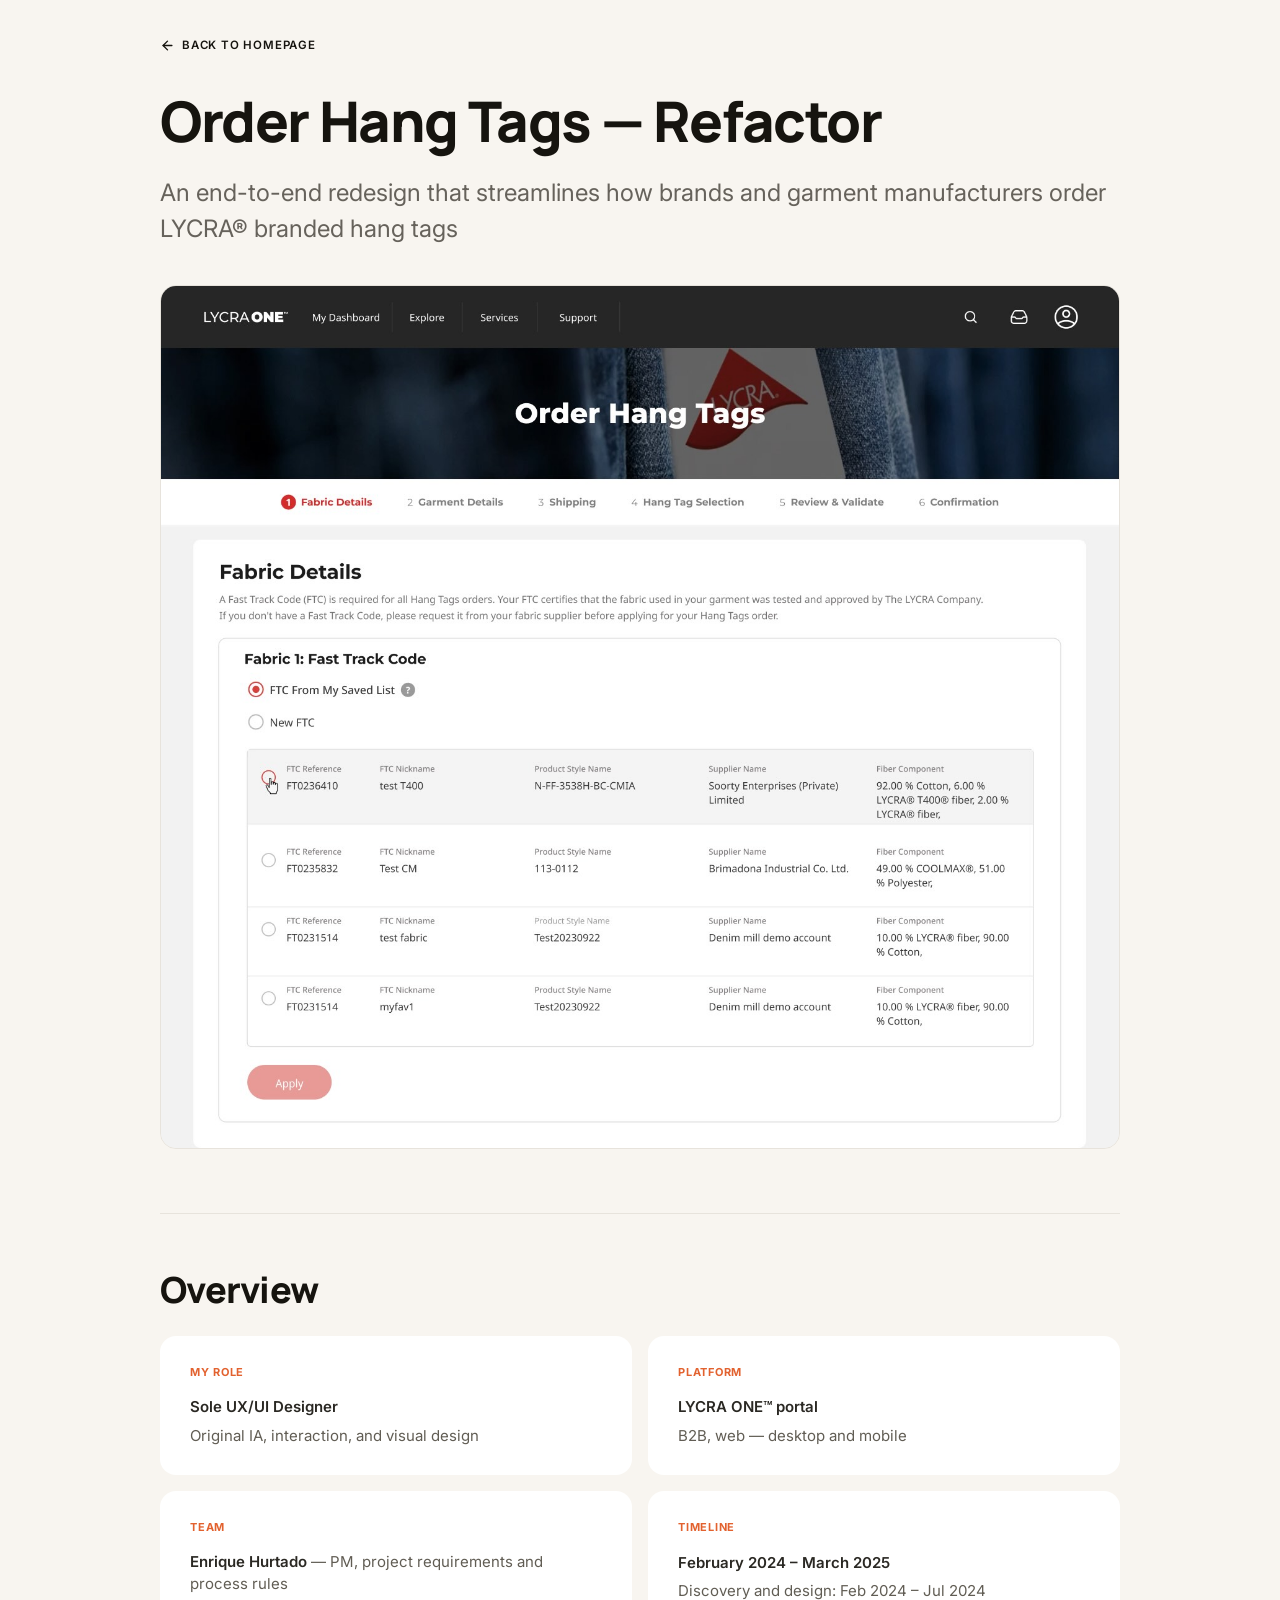
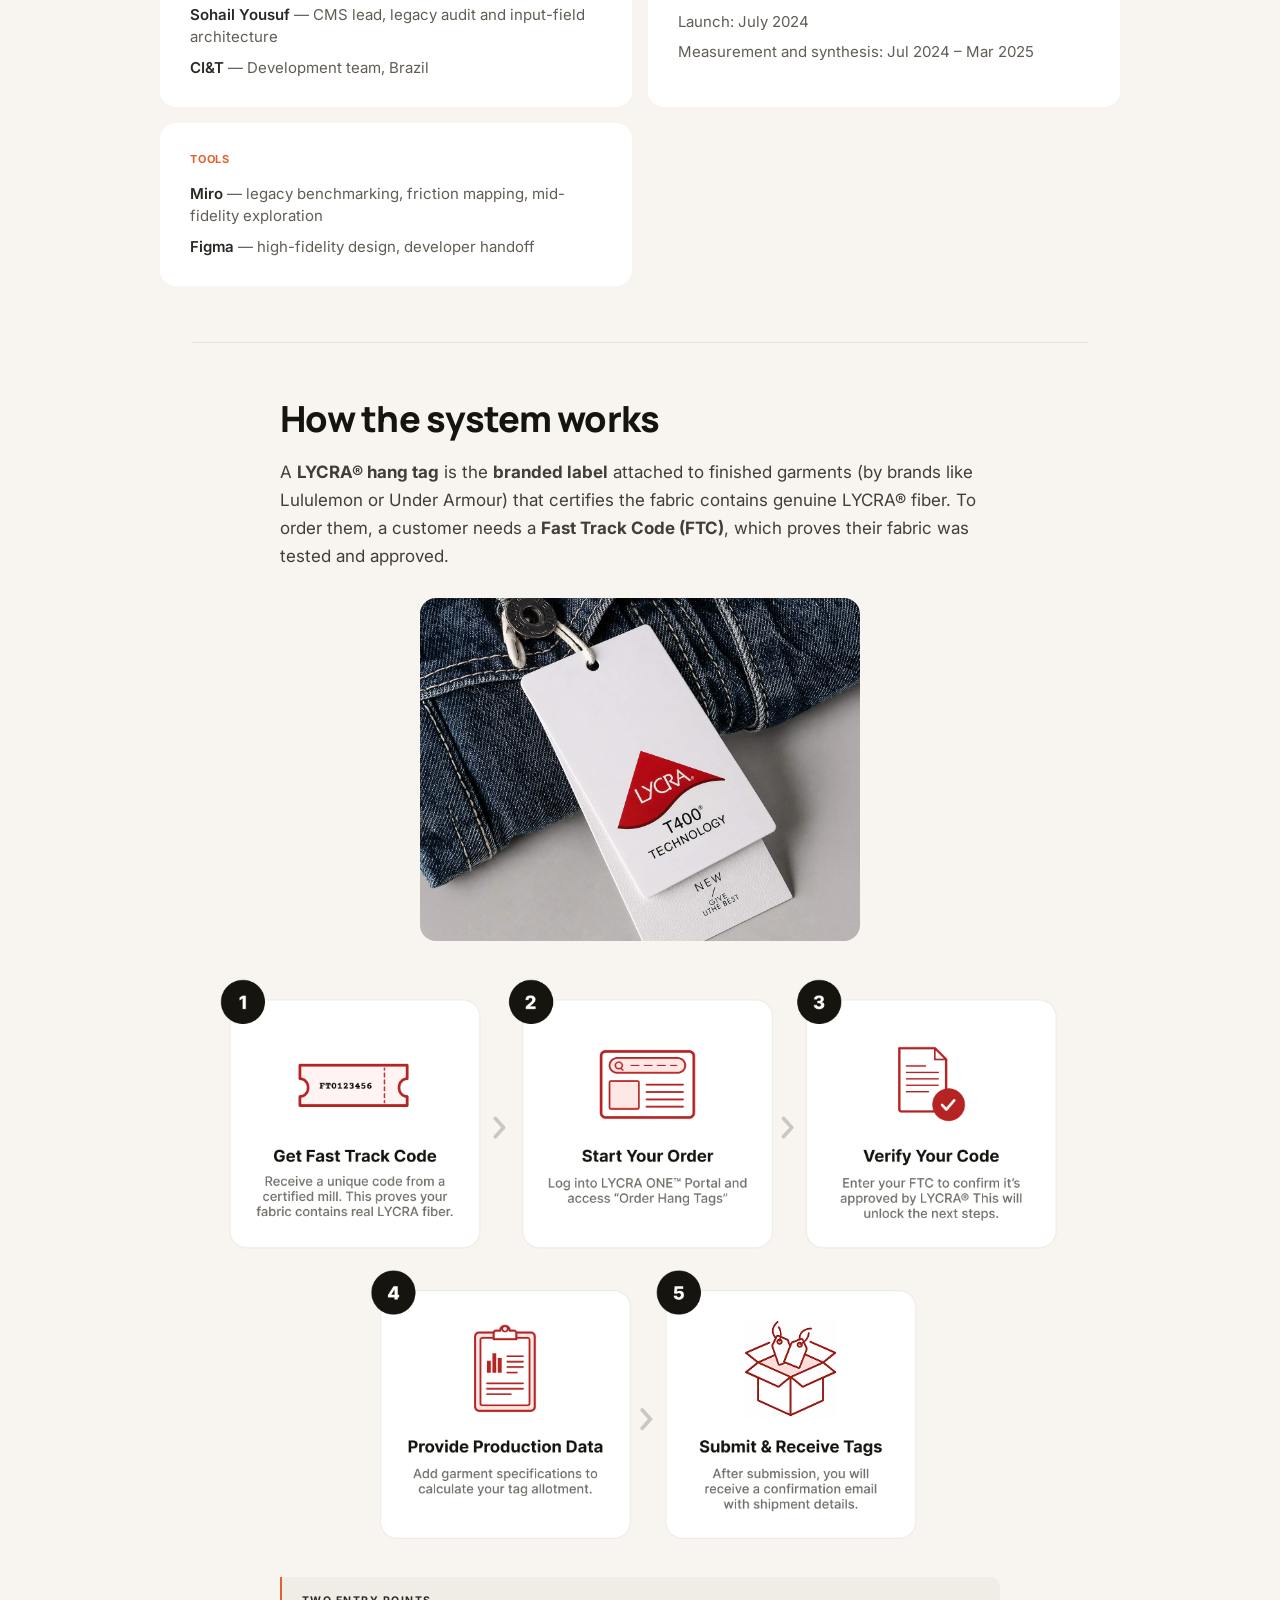
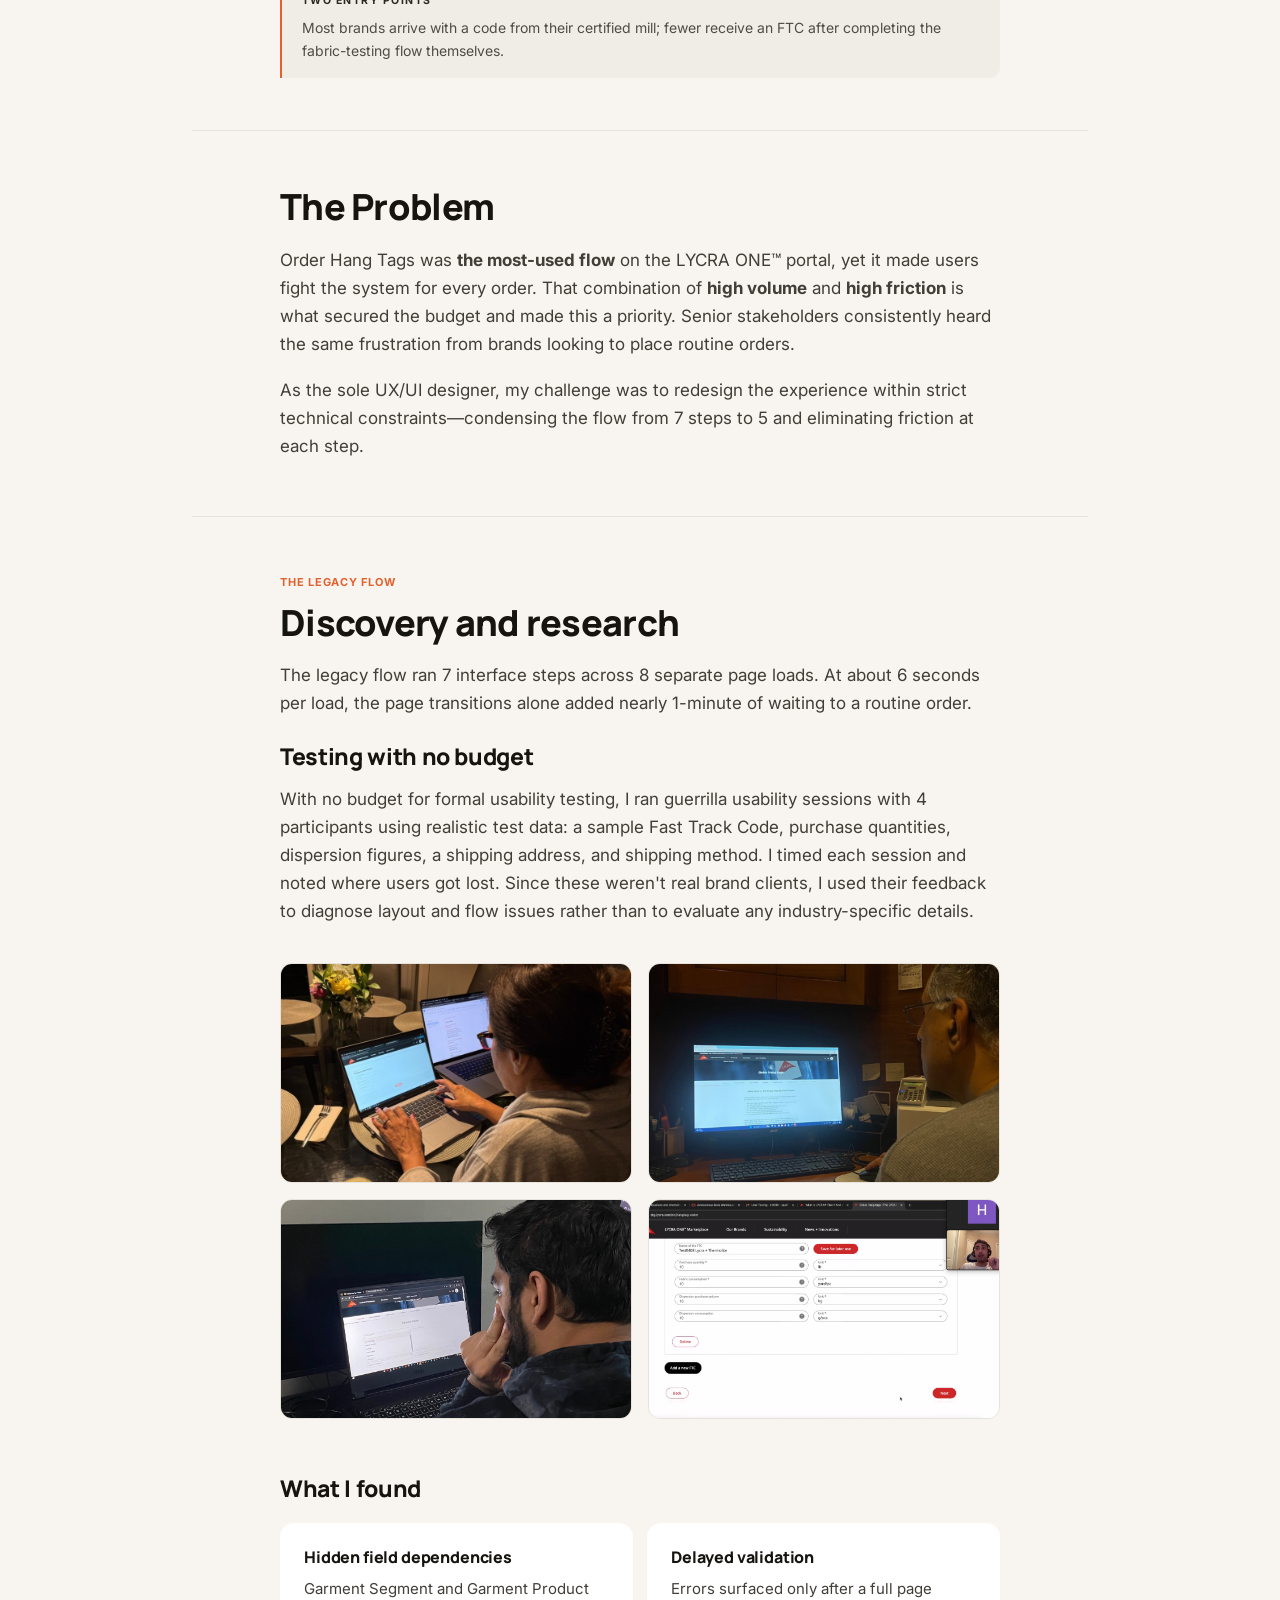
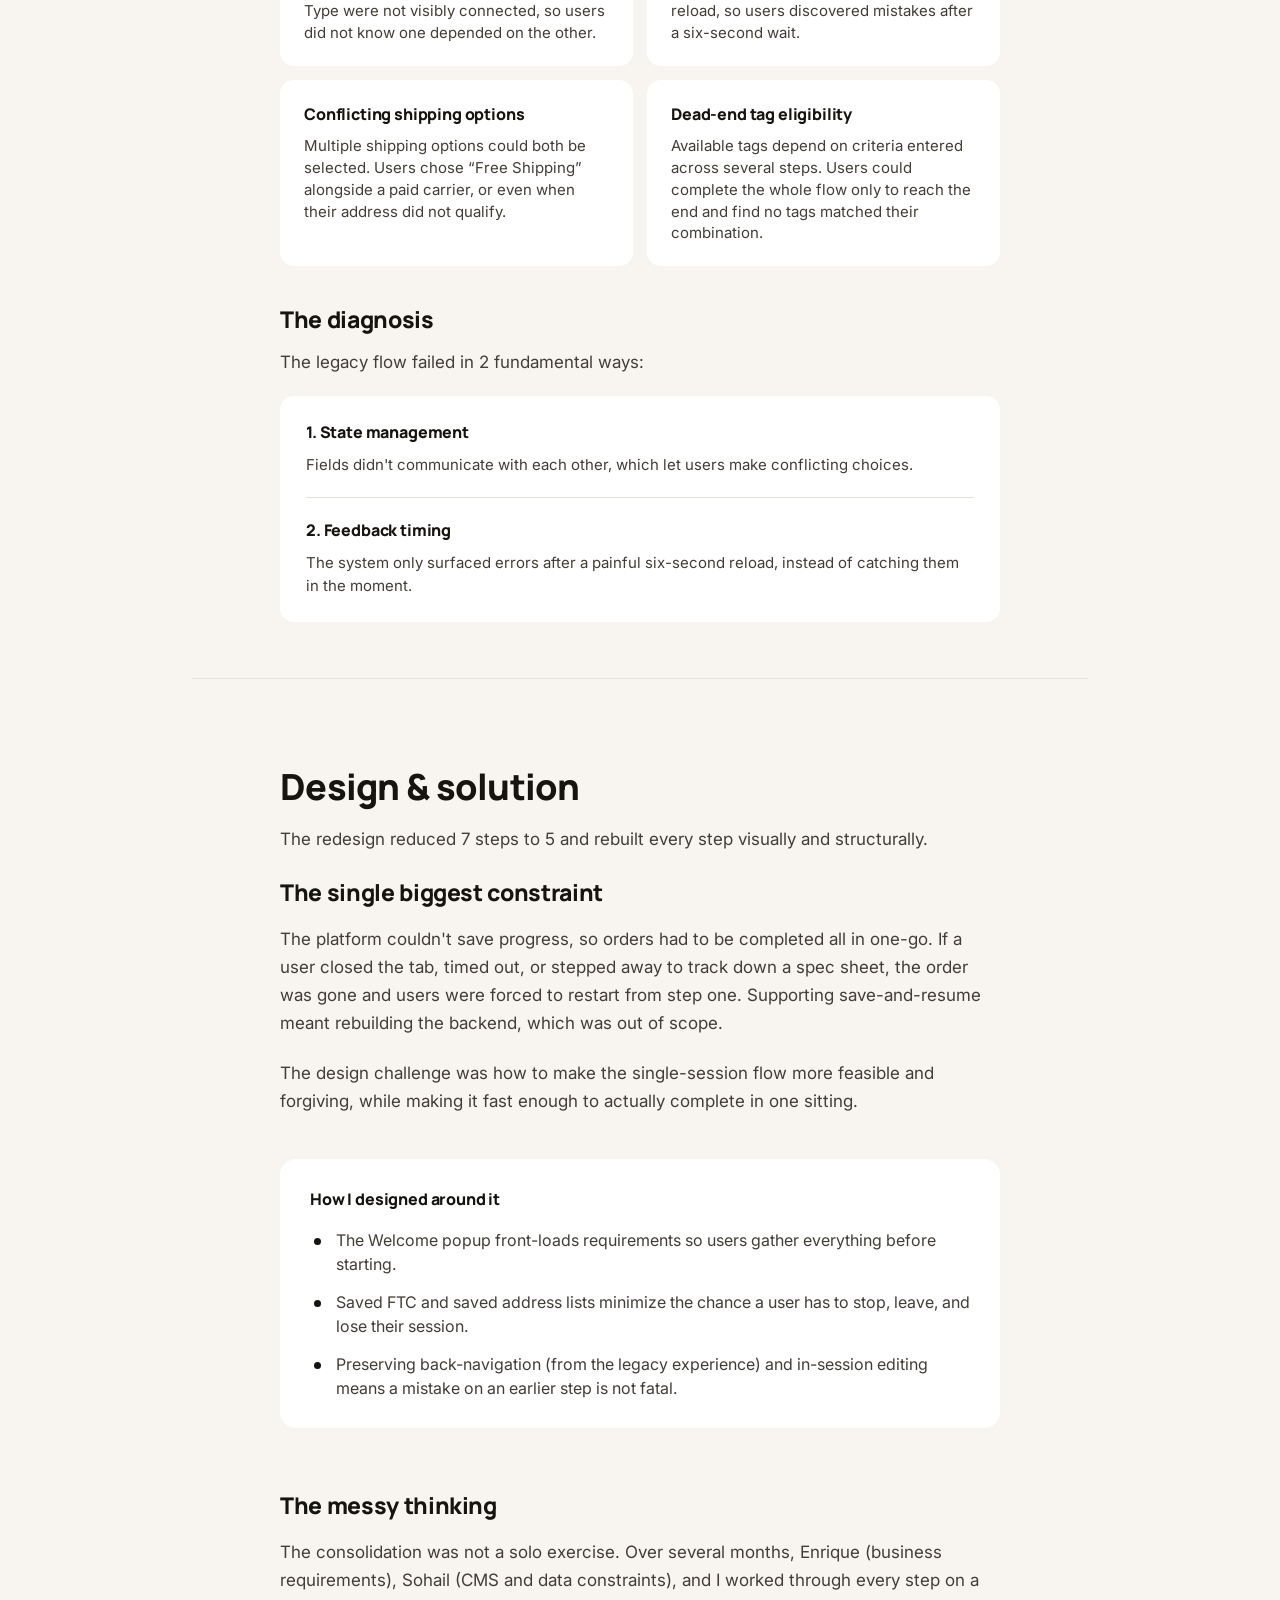
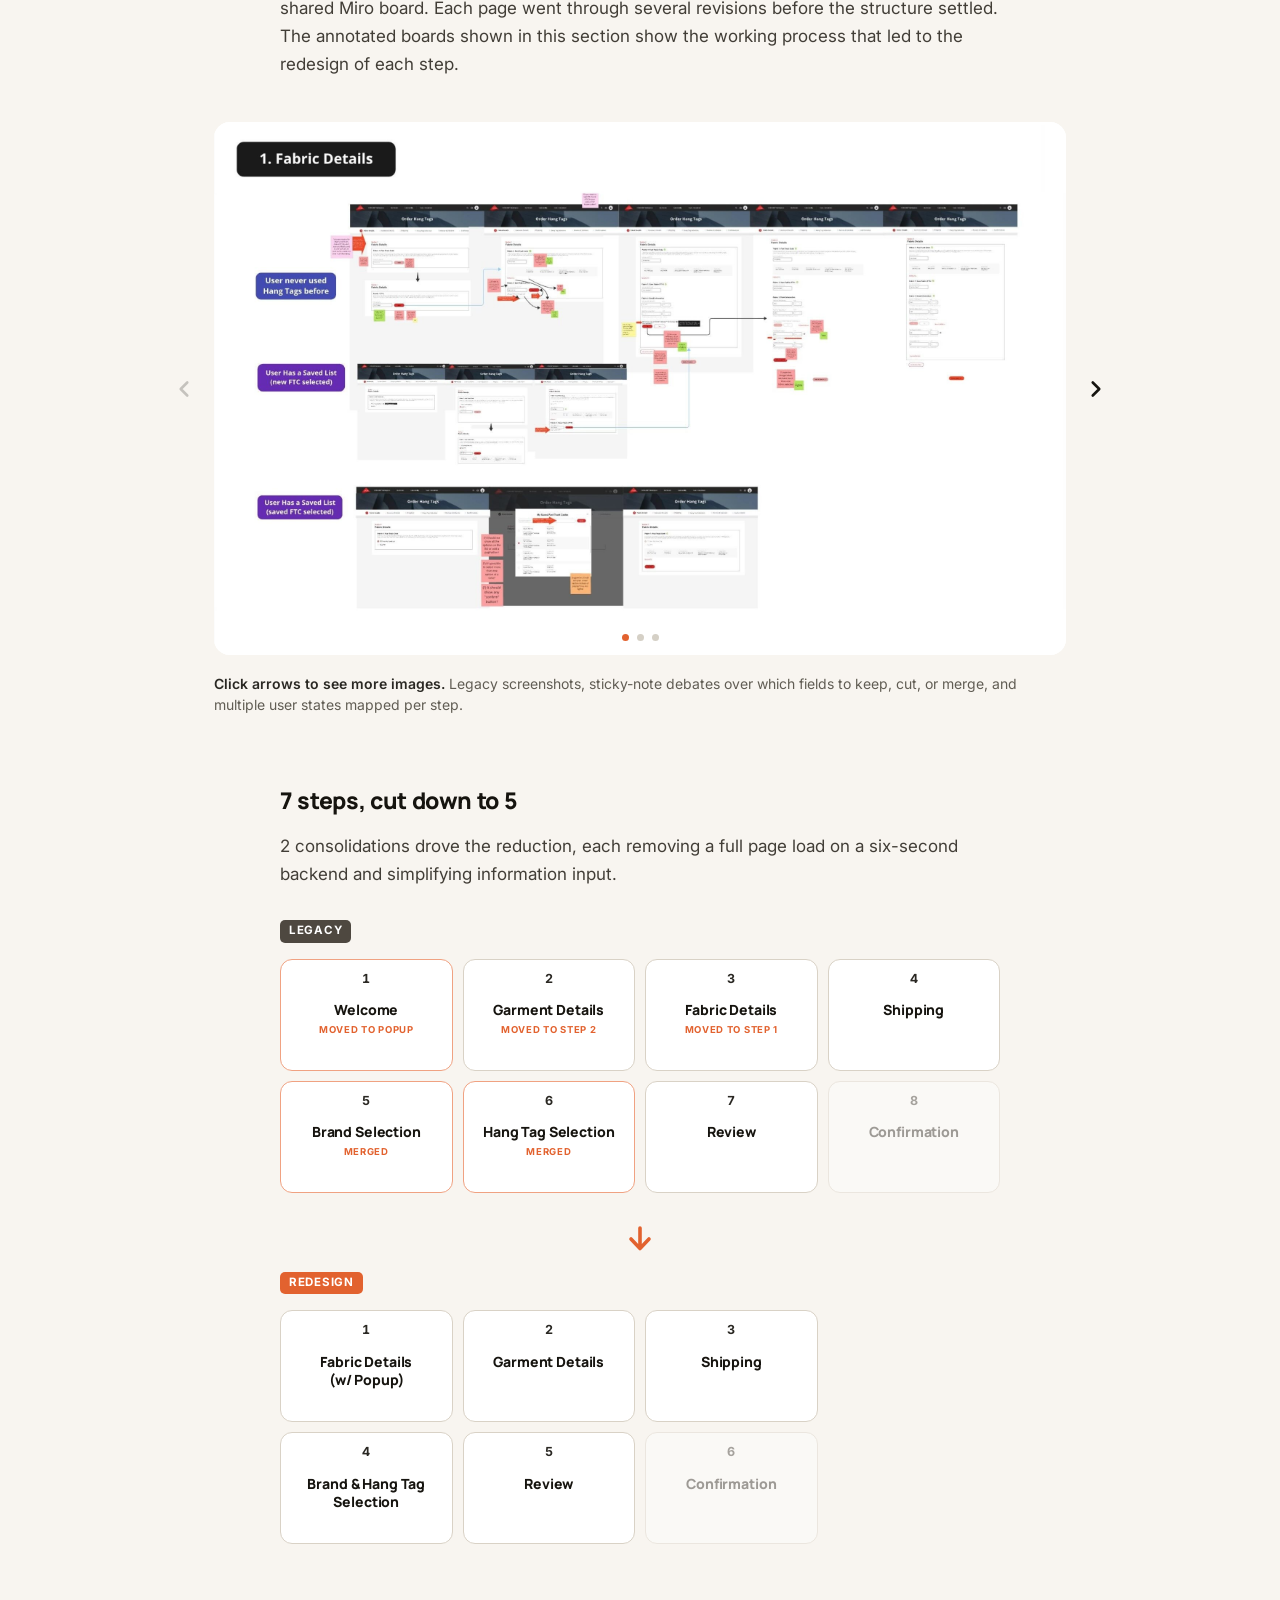
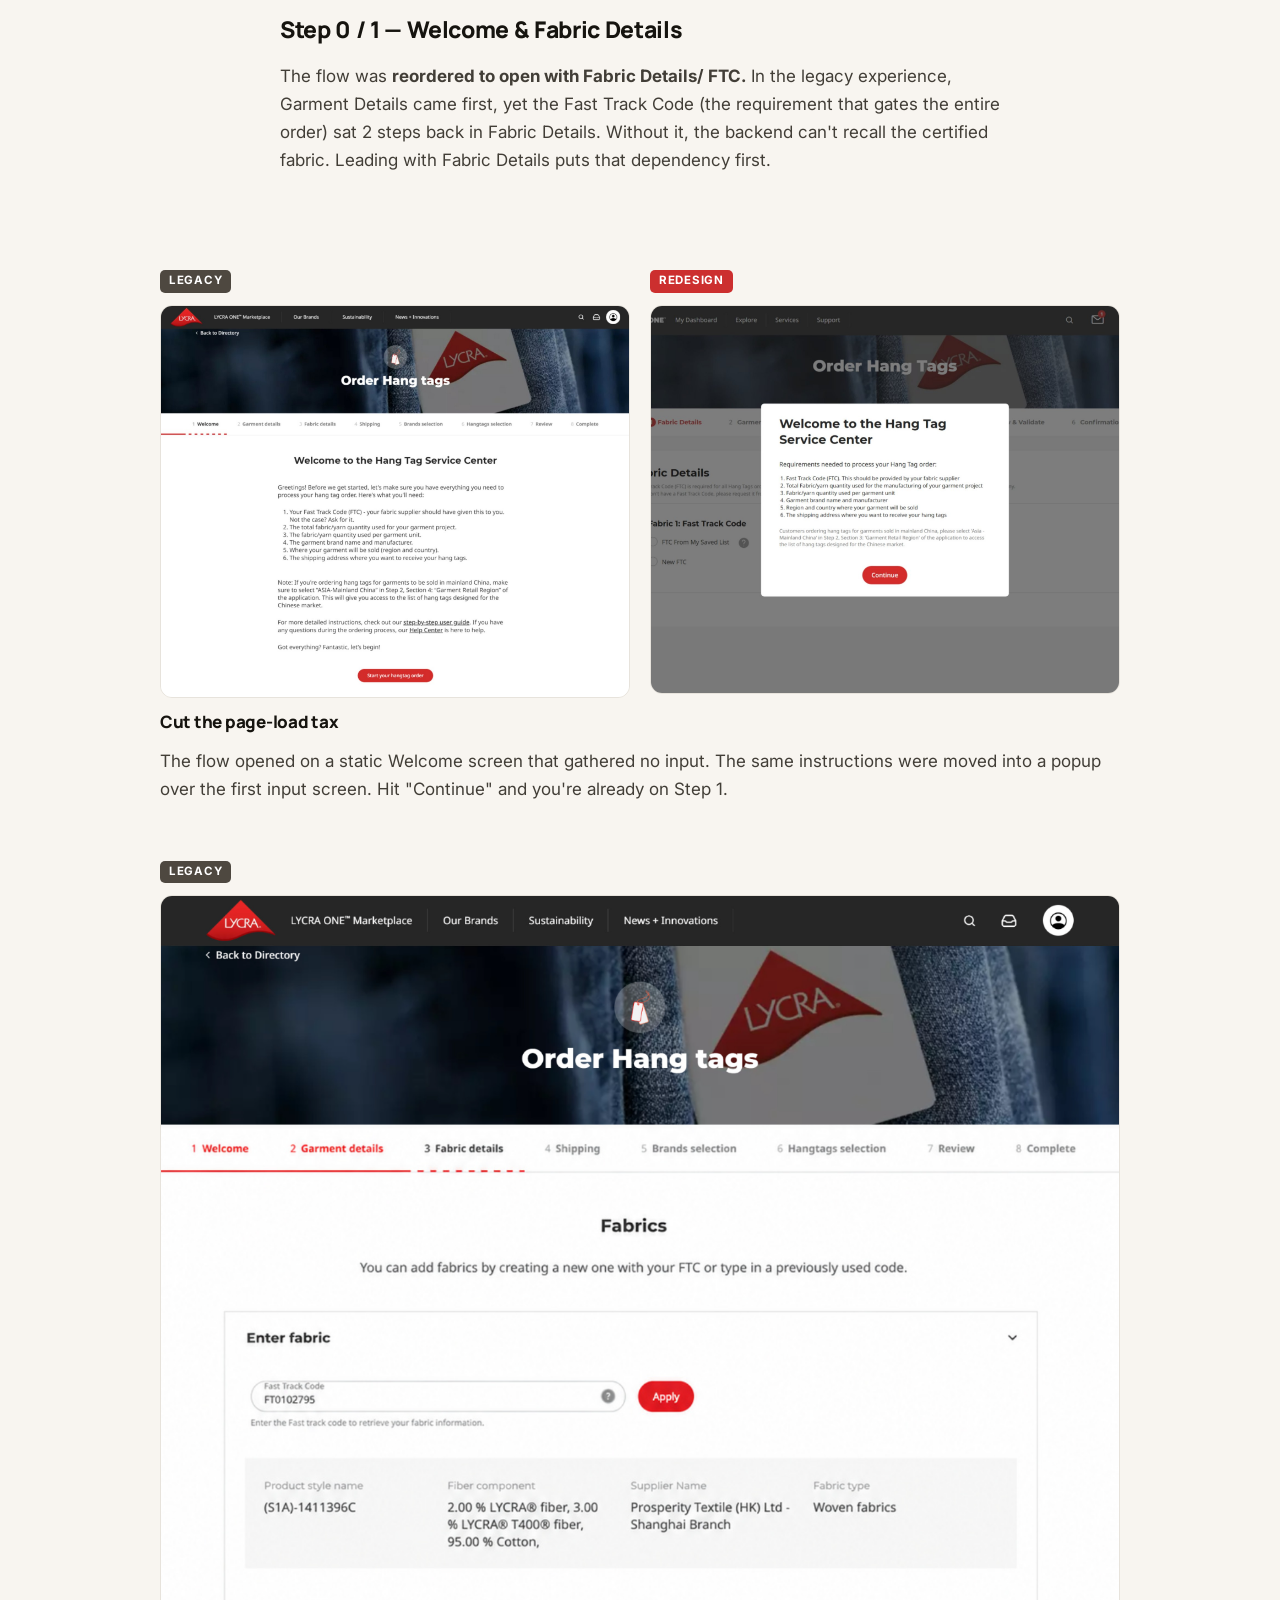
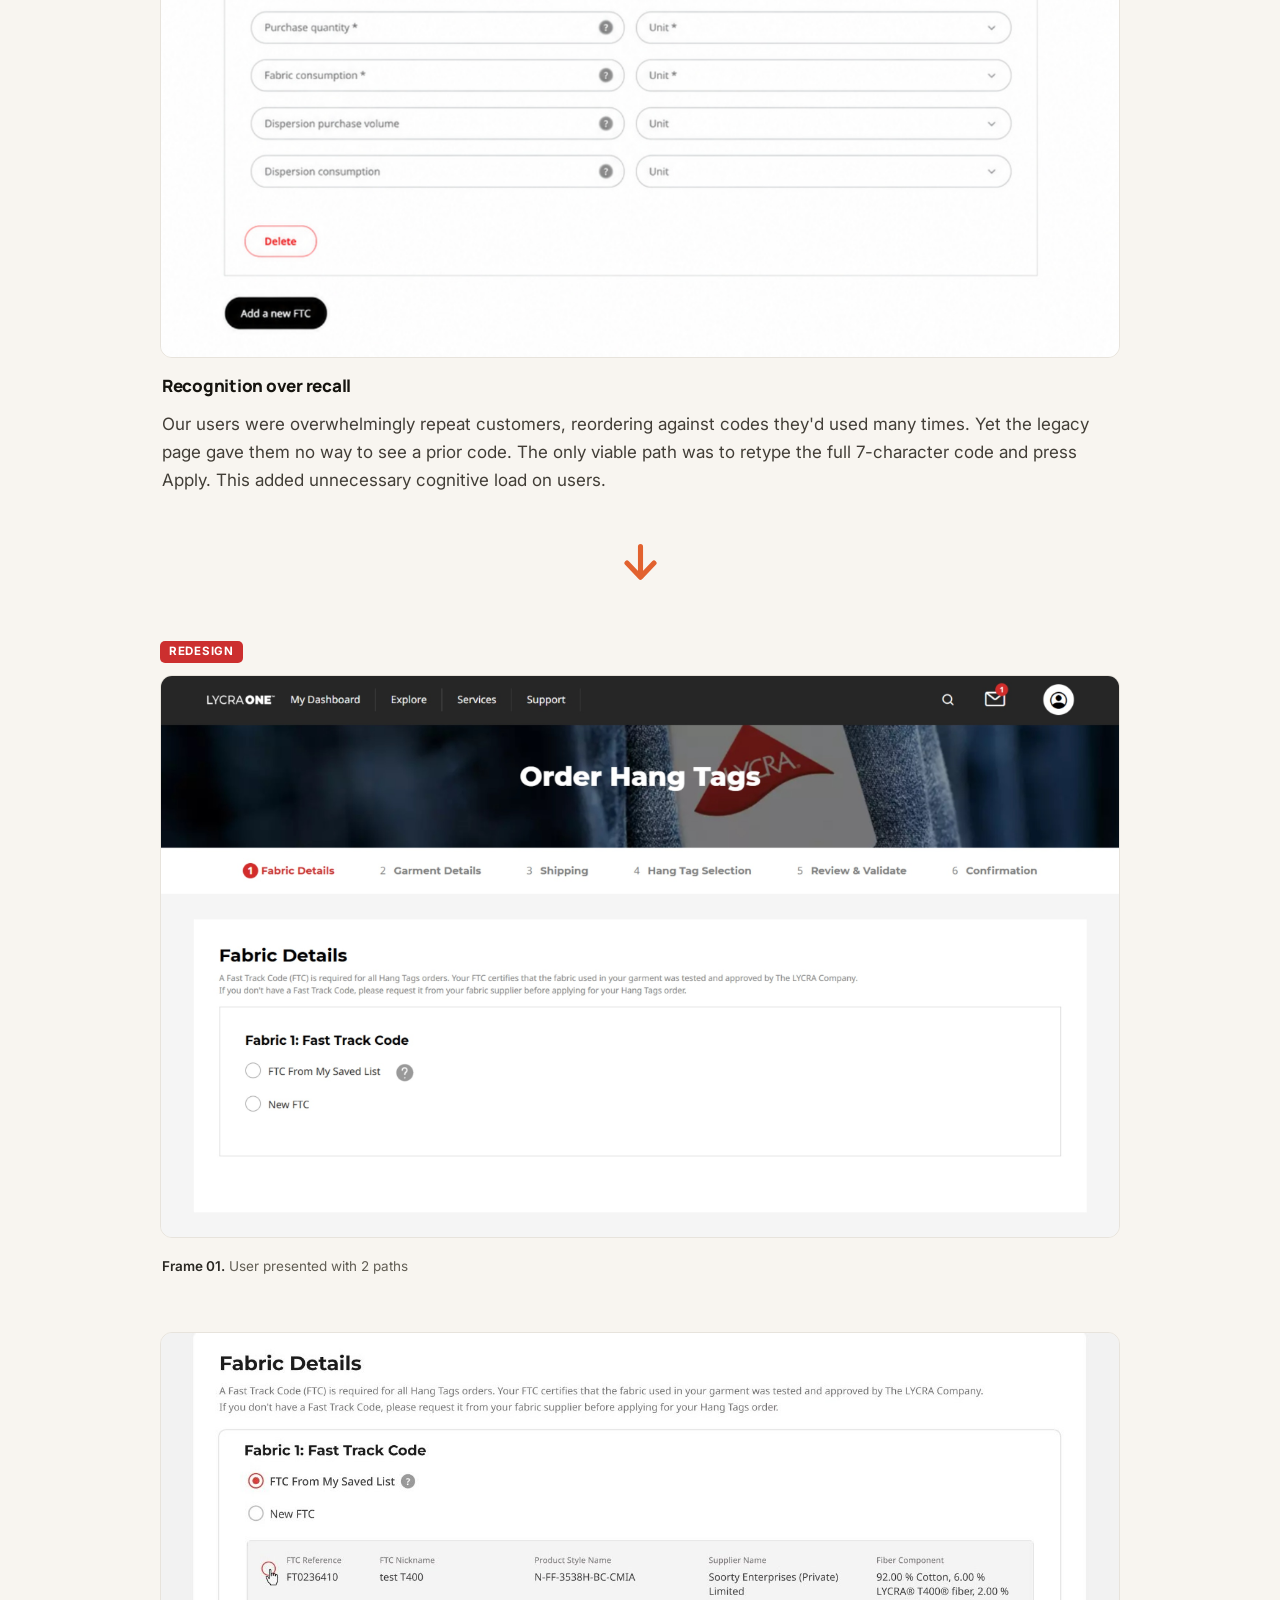
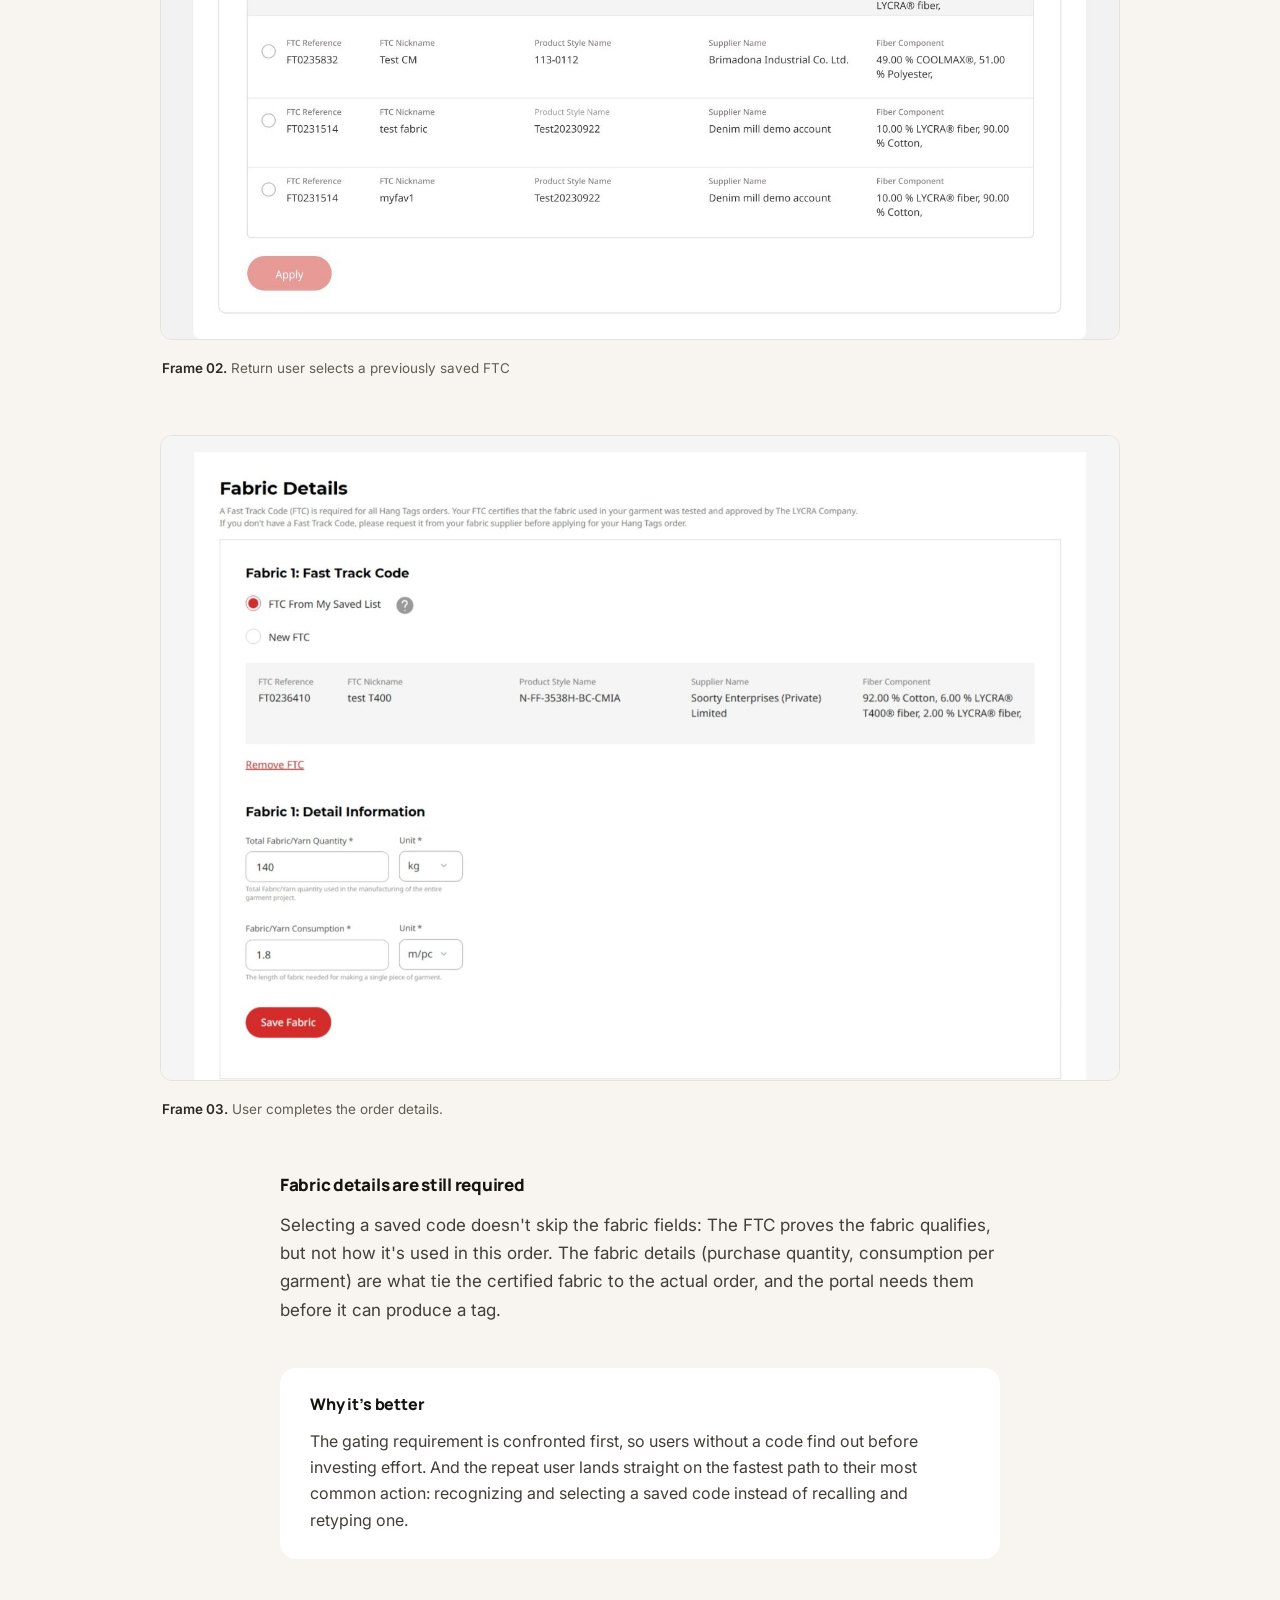
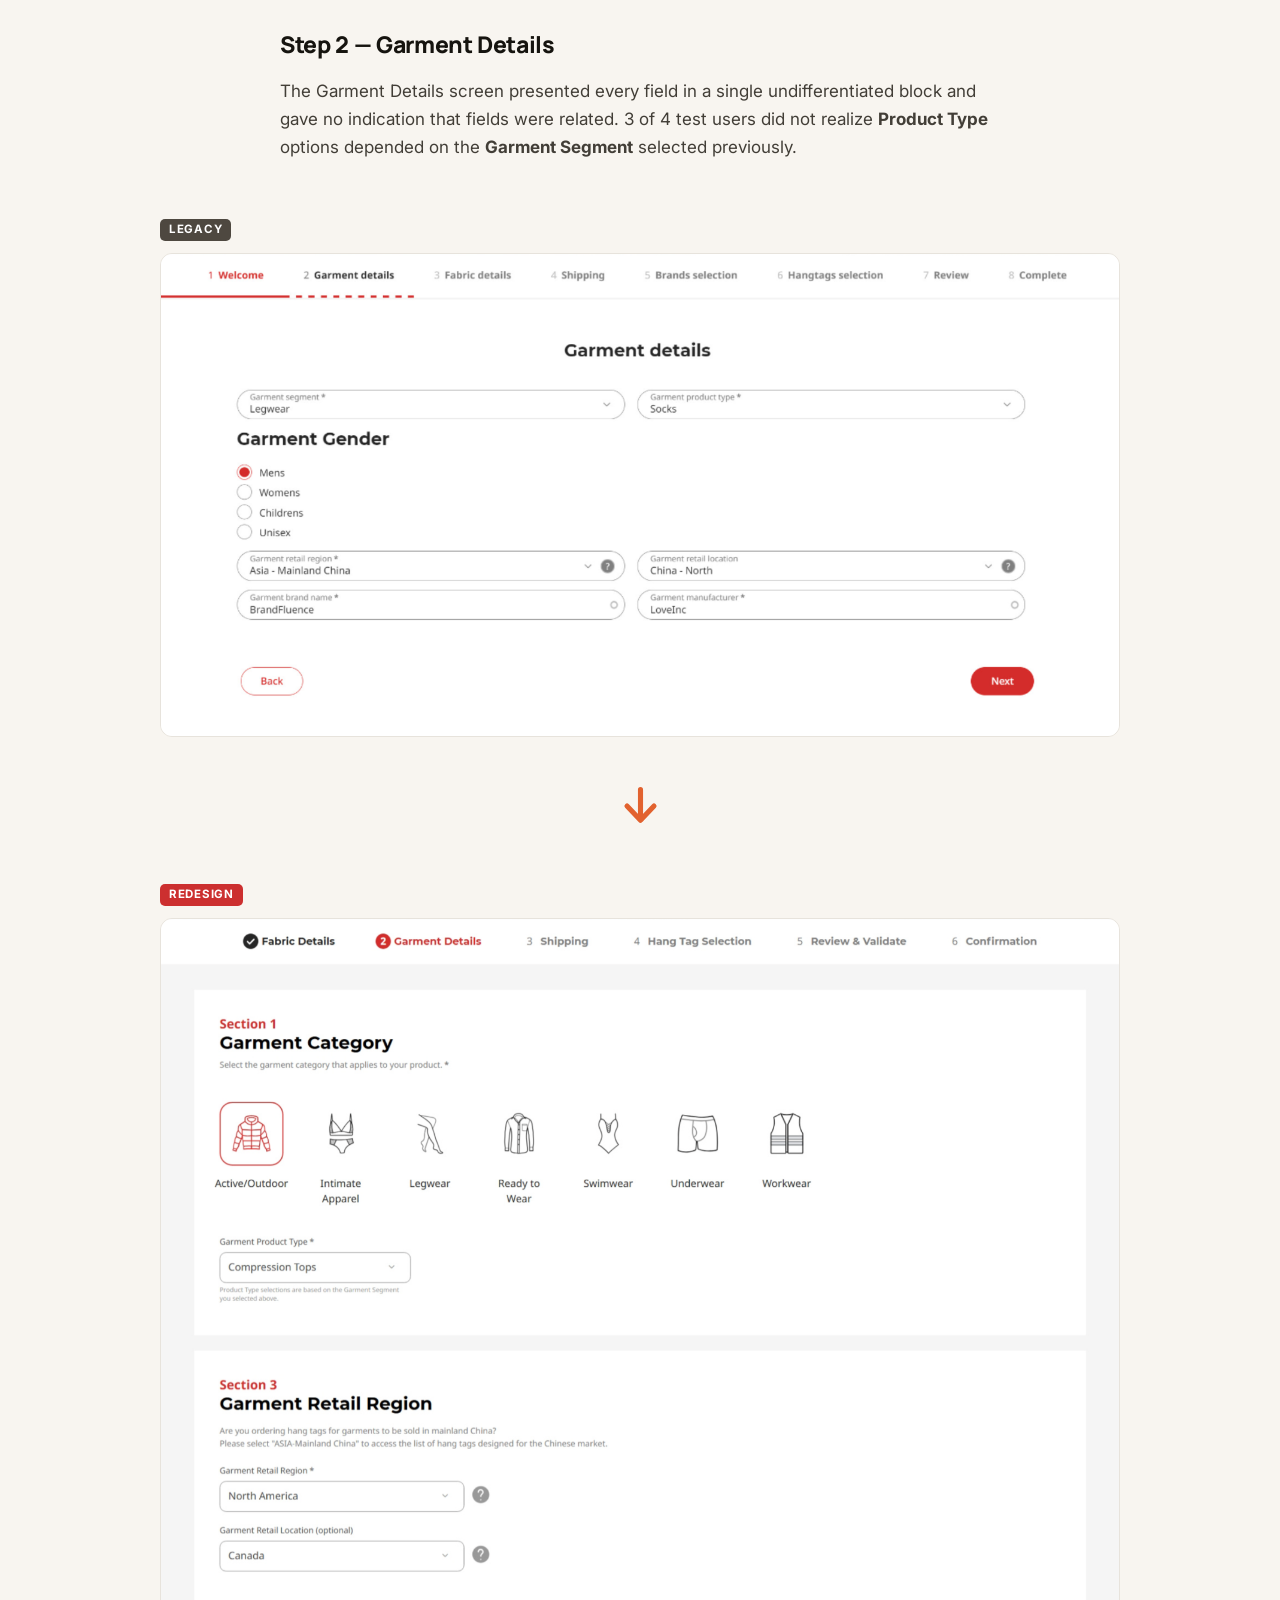
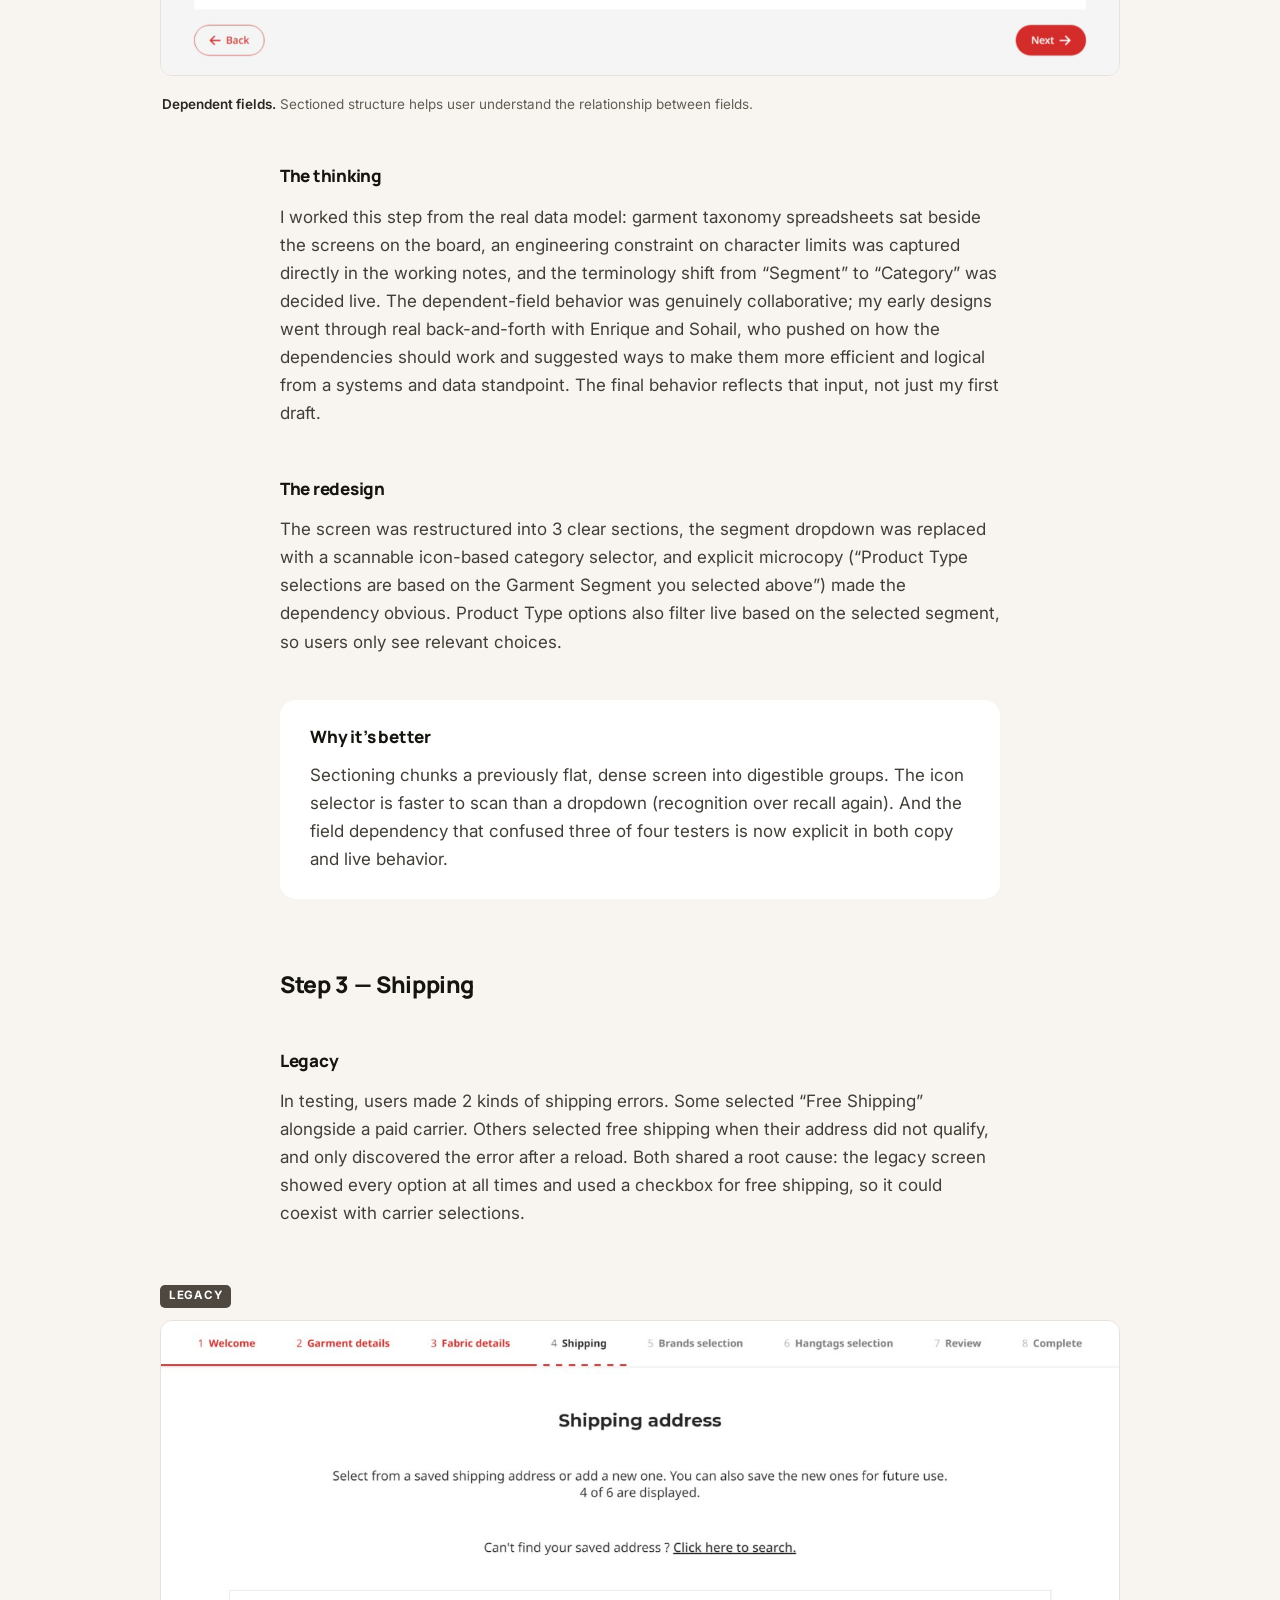
==== commit 609a76b9: "Add files via upload" ====
--- a/case-study-2/index.html
+++ b/case-study-2/index.html
@@ -9,6 +9,7 @@
 <link href="https://fonts.googleapis.com/css2?family=Manrope:wght@400;500;600;700;800&display=swap" rel="stylesheet">
 <link href="https://fonts.googleapis.com/css2?family=Inter:wght@400;500;600;700&display=swap" rel="stylesheet">
 <link rel="stylesheet" href="case-study.css" />
+<style id="quote-style">.quotes{gap:32px}.quote{background:none;border-radius:0;margin:0;padding:2px 0 2px 16px;border-left:3px solid #DDA082;display:block}.quote::before,.quote::after{content:none}.quote p{font-size:19px;font-weight:600;line-height:1.35;letter-spacing:-0.01em}</style>
 </head>
 <body>
 <div class="page">
@@ -156,8 +157,8 @@
       <h3 class="h3">The diagnosis</h3>
       <p>The legacy flow failed in 2 fundamental ways:</p>
       <div class="stackcard">
-        <div class="stackcard__item"><h4><span class="numbubble">1</span>State management</h4><p>Fields didn't communicate with each other, which let users make conflicting choices.</p></div>
-        <div class="stackcard__item"><h4><span class="numbubble">2</span>Feedback timing</h4><p>The system only surfaced errors after a painful six-second reload, instead of catching them in the moment.</p></div>
+        <div class="stackcard__item"><h4>1. State management</h4><p>Fields didn't communicate with each other, which let users make conflicting choices.</p></div>
+        <div class="stackcard__item"><h4>2. Feedback timing</h4><p>The system only surfaced errors after a painful six-second reload, instead of catching them in the moment.</p></div>
       </div>
     </div>
   </section>
@@ -337,14 +338,8 @@
 
     <figure class="fig fig-bleed" id="fig-12a" data-fig="12a">
       <span class="microlabel">Legacy</span>
-      <div class="fig__ph" style="aspect-ratio: 1687 / 842;">
-        <div class="fig__ph-inner">
-          <span class="fig__glyph"></span>
-          <div class="fig__tag">Figure 13</div>
-          <div class="fig__hint">Legacy Step 3 (Shipping)</div>
-        </div>
-      </div>
-      <figcaption class="figcap"><b>Figure 13.</b> Legacy Step 3 (Shipping).</figcaption>
+      <img class="fig__img" src="assets/fig-13-legacy-shipping.jpg" alt="Legacy Step 3 Shipping: saved addresses in expandable rows, a shipping method list, and a separate free-shipping checkbox." width="1440" height="2037" style="border-radius:12px" />
+      <figcaption class="figcap"><b>Figure 13.</b> Legacy Step 4</figcaption>
     </figure>
 
     <div class="stepdia__arrow" style="margin:48px 0 50px" aria-hidden="true">
@@ -353,14 +348,8 @@
 
     <figure class="fig fig-bleed" id="fig-12b" data-fig="12b">
       <span class="microlabel microlabel--redesign">Redesign</span>
-      <div class="fig__ph" style="aspect-ratio: 1687 / 842;">
-        <div class="fig__ph-inner">
-          <span class="fig__glyph"></span>
-          <div class="fig__tag">Figure 14</div>
-          <div class="fig__hint">Redesigned Step 3 (Shipping)</div>
-        </div>
-      </div>
-      <figcaption class="figcap"><b>Figure 14.</b> Redesigned Step 3 (Shipping), showing the single radio group and conditionally rendered free-shipping option.</figcaption>
+      <img class="fig__img" src="assets/fig-14-redesign-shipping.jpg" alt="Redesigned Step 3 Shipping: Section 1 address choice as a radio group with a saved-address list, and Section 2 shipping method as a single radio group including Standard Shipping (Free)." width="1920" height="1898" style="border-radius:12px" />
+      <figcaption class="figcap"><b>Figure 14.</b> Redesigned Step 3, conditionally rendered free-shipping option.</figcaption>
     </figure>
 
     <div class="wrap">
@@ -385,13 +374,7 @@
 
     <figure class="fig fig-bleed" id="fig-13a" data-fig="13a">
       <span class="microlabel">Legacy</span>
-      <div class="fig__ph" style="aspect-ratio: 1813 / 836;">
-        <div class="fig__ph-inner">
-          <span class="fig__glyph"></span>
-          <div class="fig__tag">Figure 15</div>
-          <div class="fig__hint">Legacy Brand Selection &amp; Hang Tag Selection</div>
-        </div>
-      </div>
+      <div style="display:grid;grid-template-columns:minmax(0,1fr) minmax(0,1.9fr);gap:24px;align-items:start"><img class="fig__img" src="assets/fig-15a-legacy-brand.jpg" alt="Legacy Step 5 Brand Selection: three brand logos with checkboxes." width="1920" height="899" style="border-radius:12px" /><img class="fig__img" src="assets/fig-15b-legacy-hangtags.jpg" alt="Legacy Step 6 Hang Tag Selection: passcode field and a table of hang tag variants with quantity inputs." width="1600" height="1782" style="border-radius:12px" /></div>
       <figcaption class="figcap"><b>Figure 15.</b> Legacy Brand Selection and Hang Tag Selection, split across 2 separate pages.</figcaption>
     </figure>
 
@@ -401,13 +384,7 @@
 
     <figure class="fig fig-bleed" id="fig-13b" data-fig="13b">
       <span class="microlabel microlabel--redesign">Redesign</span>
-      <div class="fig__ph" style="aspect-ratio: 1813 / 836;">
-        <div class="fig__ph-inner">
-          <span class="fig__glyph"></span>
-          <div class="fig__tag">Figure 16</div>
-          <div class="fig__hint">Redesigned Step 4 (Hang Tag Selection)</div>
-        </div>
-      </div>
+      <img class="fig__img" src="assets/fig-16-redesign-hangtags.jpg" alt="Redesigned Step 4 Hang Tag Selection: Section 1 Select Brand with brand logos, and Section 2 Select Hang Tags with a table of tags for the chosen brand." width="1920" height="1887" style="border-radius:12px" />
       <figcaption class="figcap"><b>Figure 16.</b> Redesigned Step 4 — Select Brand and Select Hang Tags merged into 1 step, with tags populating from the brand chosen above.</figcaption>
     </figure>
 
@@ -426,13 +403,7 @@
 
     <figure class="fig fig-bleed" id="fig-14" data-fig="14">
       <span class="microlabel">Legacy</span>
-      <div class="fig__ph" style="aspect-ratio: 2046 / 1127;">
-        <div class="fig__ph-inner">
-          <span class="fig__glyph"></span>
-          <div class="fig__tag">Figure 17</div>
-          <div class="fig__hint">Legacy Review &amp; Confirmation (“print and mail”)</div>
-        </div>
-      </div>
+      <img class="fig__img" src="assets/fig-17-legacy-confirmation-v2.jpg" alt="Legacy confirmation page: thank-you message asking users to print the email and mail it with a fabric sample, followed by order summary sections." width="1440" height="1961" style="border-radius:12px" />
       <figcaption class="figcap"><b>Figure 17.</b> Legacy Review and Confirmation. The old confirmation told users to print and mail the email.</figcaption>
     </figure>
 
@@ -442,13 +413,7 @@
 
     <figure class="fig fig-bleed" id="fig-14b" data-fig="14b">
       <span class="microlabel microlabel--redesign">Redesign</span>
-      <div class="fig__ph" style="aspect-ratio: 2046 / 1127;">
-        <div class="fig__ph-inner">
-          <span class="fig__glyph"></span>
-          <div class="fig__tag">Figure 18</div>
-          <div class="fig__hint">Redesigned Review &amp; Confirmation</div>
-        </div>
-      </div>
+      <img class="fig__img" src="assets/fig-18-redesign-confirmation.jpg" alt="Redesigned confirmation page: order number, Next Steps block, hang tag selection summary, shipping details, and an optional feedback module." width="1440" height="2101" style="border-radius:12px" />
       <figcaption class="figcap"><b>Figure 18.</b> Redesigned Review and Confirmation — shipping visible on load, the full order record on the page, and a clear “Next Steps” block.</figcaption>
     </figure>
 
@@ -501,36 +466,28 @@
     <div class="wrap" style="margin-top:56px">
       <p>The redesigned flow launched in July 2024. I validated it 3 ways.</p>
 
-      <h3 class="h3">1 · Task efficiency (directional)</h3>
+      <h3 class="h3">Task efficiency (directional)</h3>
       <p>I re-ran the identical moderated protocol with the same 4 participants on the new flow. Average completion time dropped from 7:48 to 4:15, a reduction of roughly 45%. Just as importantly, they no longer got stuck on the friction points that had tripped them up on the legacy version. Same participants, same protocol, measured before and after. Small sample, so I treat the time figure as directional, but the direction was strong and the friction points were verifiably resolved.</p>
       <div class="note">
         <span class="note-label">Note on attribution</span>
-        <p>This reduction reflects 2 improvements landing together. The redesign cut the flow from 7 steps to 5 and optimized each step in the process, while the development team also optimized code to reduce page load times. I do not attribute the full reduction to design alone, but the structural simplification was a direct driver.</p>
-      </div>
-
-      <h3 class="h3">2 · User satisfaction (strong sample)</h3>
+        <p>This reduction came from 2 changes landing together: the redesign cut the flow from 7 steps to 5, and engineering reduced page load times. The structural simplification was a direct driver, but not the only one.</p>
+      </div>
+
+      <h3 class="h3">User satisfaction (strong sample)</h3>
       <p>I built an optional feedback module into the post-submission confirmation page (Good / Neutral / Poor, plus an open comment), which the CI&amp;T team wired to a spreadsheet. Over 8 months it collected 623 responses: 548 Good, 58 Neutral, 17 Poor, which is 88% positive. Because the survey appeared after submission, respondents had all completed an order, so the sample is self-selected and skews positive, which I weigh when interpreting the result.</p>
     </div>
 
     <figure class="fig fig-bleed" id="fig-18" data-fig="18">
-      <span class="microlabel">Raw data</span>
-      <div class="fig__ph" style="aspect-ratio: 16 / 9;">
-        <div class="fig__ph-inner">
-          <span class="fig__glyph"></span>
-          <div class="fig__tag">Figure 19</div>
-          <div class="fig__hint">Feedback spreadsheet — raw responses &amp; ratings</div>
-        </div>
-      </div>
-      <figcaption class="figcap"><b>Figure 19.</b> The raw feedback data: every response the module collected, with each user's satisfaction rating and open comment.</figcaption>
+      <img class="fig__img" src="assets/fig-19-feedback-sheet-v3.jpg" alt="Feedback spreadsheet excerpt: first 40 responses with date, language, rating and comments." width="1200" height="675" style="border-radius:12px" /><div class="ratingbar" style="background:var(--card);border-radius:16px;padding:30px 32px 34px;margin-top:32px"><div style="display:flex;justify-content:space-between;align-items:baseline;gap:16px;flex-wrap:wrap;margin-bottom:22px"><span style="font-weight:400;font-size:18px;color:var(--ink)"><b style="color:#16140F">623 responses</b> over 8 months</span><div style="display:flex;gap:24px;flex-wrap:wrap;font-size:16px;font-weight:500;color:var(--ink)"><span style="display:flex;align-items:center;gap:8px"><i style="width:10px;height:10px;border-radius:2px;background:#2E8B57"></i>Good · 88%</span><span style="display:flex;align-items:center;gap:8px"><i style="width:10px;height:10px;border-radius:2px;background:#B8B1A6"></i>Neutral · 9%</span><span style="display:flex;align-items:center;gap:8px"><i style="width:10px;height:10px;border-radius:2px;background:#cc2f2f"></i>Poor · 3%</span></div></div><div style="display:flex;height:14px;border-radius:7px;overflow:hidden;gap:2px" role="img" aria-label="548 Good, 58 Neutral, 17 Poor"><span style="flex:548;background:#2E8B57"></span><span style="flex:58;background:#B8B1A6"></span><span style="flex:17;background:#cc2f2f"></span></div></div>
     </figure>
 
     <div class="wrap" style="margin-top:56px">
-      <h3 class="h3">3 · Qualitative themes</h3>
-      <p>The open-text comments mapped directly onto what I redesigned: speed, simplicity, and the streamlined ordering process. The strongest comments:</p>
-      <div class="quotes">
-        <blockquote class="quote"><p>Fast, simple, and easy to use, a great experience.</p></blockquote>
-        <blockquote class="quote"><p>The new system is smooth, intuitive, and done in one go.</p></blockquote>
-        <blockquote class="quote"><p>The ease of ordering they implemented is fantastic.</p></blockquote>
+      <h3 class="h3">Qualitative themes</h3>
+      <p>User comments mapped directly onto what I redesigned for: speed and simplicity.</p>
+      <div class="quotes" style="background:var(--card);border-radius:16px;padding:28px 32px;gap:38px">
+        <blockquote class="quote"><p>“Fast, simple, and easy to use, a great experience.”</p></blockquote>
+        <blockquote class="quote"><p>“The new system is smooth, intuitive, and done in one go.”</p></blockquote>
+        <blockquote class="quote"><p>“The ease of ordering they implemented is fantastic.”</p></blockquote>
       </div>
       <p style="margin-top:24px;">Recurring positive themes across the open-text feedback:</p>
       <ul class="list">
@@ -541,8 +498,8 @@
         <li>Quick select-and-submit of hang tag details called out as a major plus.</li>
       </ul>
 
-      <h3 class="h3">Likely business impact</h3>
-      <p>I want to be careful here, because I did not have access to support-ticket or fulfillment data, so I cannot put a number on this. But it is worth stating the plausible business value. This was the portal's highest-volume flow, so cutting task time and making invalid or conflicting orders structurally impossible most likely reduced downstream load: fewer abandoned orders, fewer support contacts from stuck users, and fewer incorrectly specified tag orders reaching fulfillment. I am framing that as a reasonable expectation rather than a measured result, because the data to confirm it sat outside what I could see.</p>
+      <h3 class="h3">Business impact</h3>
+      <p>I didn’t have access to support-ticket or fulfillment data, so this isn’t a measured result. But as the portal’s highest-volume flow, faster task times and structurally impossible invalid orders likely reduced downstream load: fewer abandoned orders, fewer support contacts from stuck users, and fewer incorrectly specified tag orders reaching fulfillment.</p>
 
       <h3 class="h3">An honest read on the data</h3>
       <p>A satisfaction number that high is only trustworthy if you also show what people complained about, and separating the friction I owned from the friction I didn't is part of reading the data honestly. So I categorized every open-text complaint by theme and frequency, with a note on whether each falls inside my redesigned flow or in the broader portal.</p>
@@ -557,8 +514,6 @@
             <tr><td>Order modification &amp; form changes</td><td class="mentions">6</td><td><span class="resp partly">Partly mine</span></td></tr>
             <tr><td>Webpage performance</td><td class="mentions">6</td><td><span class="resp out">Outside my flow</span></td></tr>
             <tr><td>Address selection &amp; saved data</td><td class="mentions">5</td><td><span class="resp partly">Partly mine</span></td></tr>
-            <tr><td>Customer support responsiveness</td><td class="mentions">4</td><td><span class="resp out">Outside my flow</span></td></tr>
-            <tr><td>Limited language support</td><td class="mentions">2</td><td><span class="resp out">Outside my flow</span></td></tr>
           </tbody>
         </table>
       </div>
@@ -570,8 +525,7 @@
   <!-- ============ REFLECTION ============ -->
   <section class="section section--airy">
     <div class="wrap">
-      <p class="section-kicker">Reflection &amp; next steps</p>
-      <h2 class="h2">What I'd carry forward</h2>
+      <h2 class="h2">Reflection &amp; Next Steps</h2>
 
       <h3 class="h3" style="font-size:17px;margin:52px 0 16px">Product next step</h3>
       <p>Within the flow, users could freely navigate back and edit any step before submitting. The “cannot edit after submission” feedback refers to modifying an order once it had already been submitted and entered processing, a post-submission order-management capability outside this flow's scope. It is the clearest candidate for future work: a way to amend or cancel a submitted order without contacting support.</p>
@@ -590,7 +544,7 @@
         </span>
         <span class="back-link__label" style="letter-spacing: 0.8px; font-weight: 500">Back to Homepage</span>
       </a>
-      <a class="back-link back-link--next" href="../global-navigation/index.html">
+      <a class="back-link back-link--next" href="../eyes-forward/index.html">
         <span class="back-link__label" style="letter-spacing: 0.8px">Next Project</span>
         <span class="back-link__icon" aria-hidden="true">
           <svg width="15" height="15" viewBox="0 0 24 24" fill="none" stroke="currentColor" stroke-width="2.2" stroke-linecap="round" stroke-linejoin="round"><path d="M5 12h14"/><path d="M12 5l7 7-7 7"/></svg>
@@ -608,7 +562,7 @@
     <span class="site-footer__copy">© 2026 HAAS PORTFOLIO</span>
     <nav class="site-footer__links">
       <a id="copyEmail">Copy email</a>
-      <a href="../assets/Hasan_Ahmad_Resume_v4.pdf" target="_blank" rel="noopener">View Resume</a>
+      <a href="../assets/Hasan_Ahmad_Resume_v5.pdf" target="_blank" rel="noopener">View Resume</a>
     </nav>
   </div>
 </footer>
--- a/case-study-2/case-study.css
+++ b/case-study-2/case-study.css
@@ -786,8 +786,8 @@
   padding: 4px 10px;
   border-radius: 999px;
 }
-.resp.out { background: var(--chip); color: var(--muted); }
-.resp.partly { background: rgba(226,98,47,0.12); color: var(--accent-2); }
+.resp.out { background: rgba(226,98,47,0.12); color: var(--accent-2); }
+.resp.partly { background: var(--chip); color: var(--muted); }
 
 /* ---------- Outcome headline ---------- */
 .headline {
@@ -882,7 +882,7 @@
   color: #fff;
   background: #4E4840;
 }
-.fig > .microlabel--redesign { background: var(--accent); }
+.fig > .microlabel--redesign { background: #cc2f2f; color: #fff; }
 
 .numbubble{display:inline-flex;align-items:center;justify-content:center;width:22px;height:22px;flex:0 0 auto;border-radius:50%;background:#16140F;color:#fff;font-family:'Inter',sans-serif;font-size:11.5px;font-weight:700;line-height:1;margin-right:9px;vertical-align:1px}
 .optiongrid--plain h4:has(.numbubble){display:flex;align-items:center}
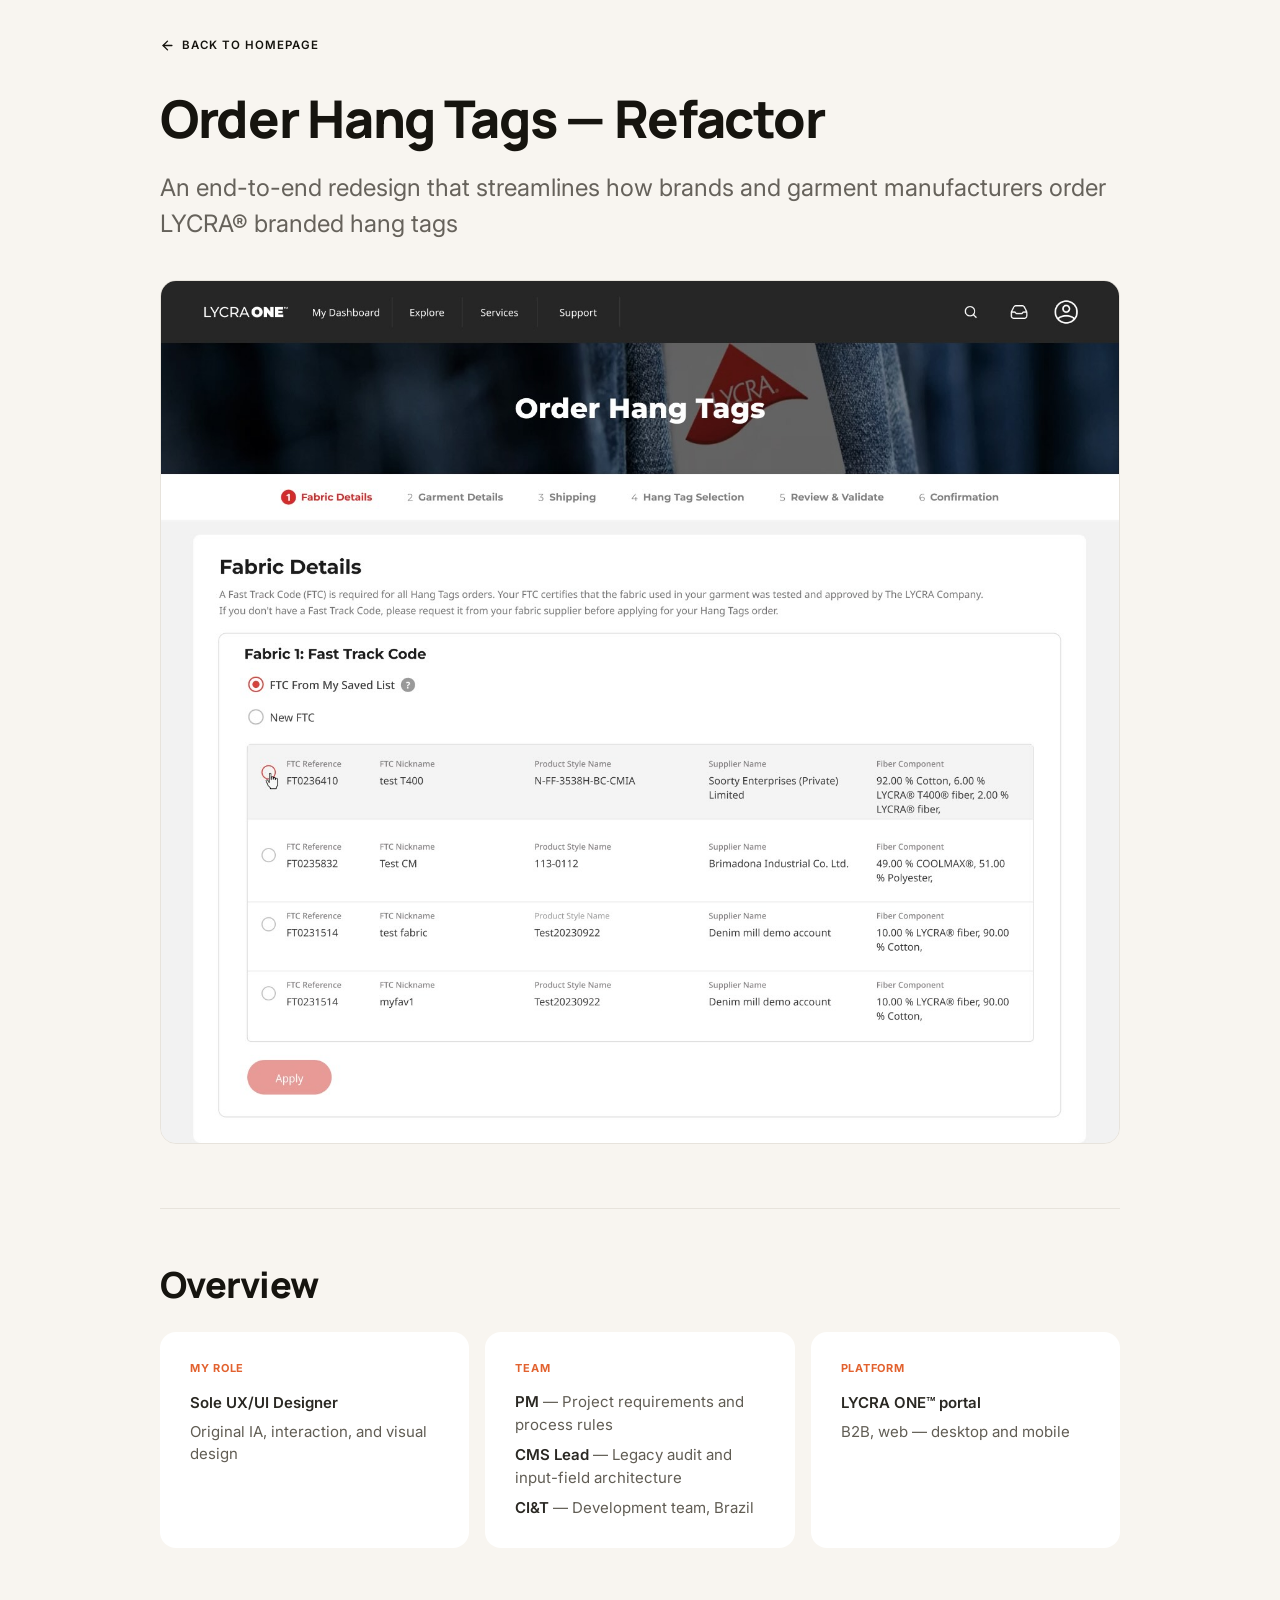
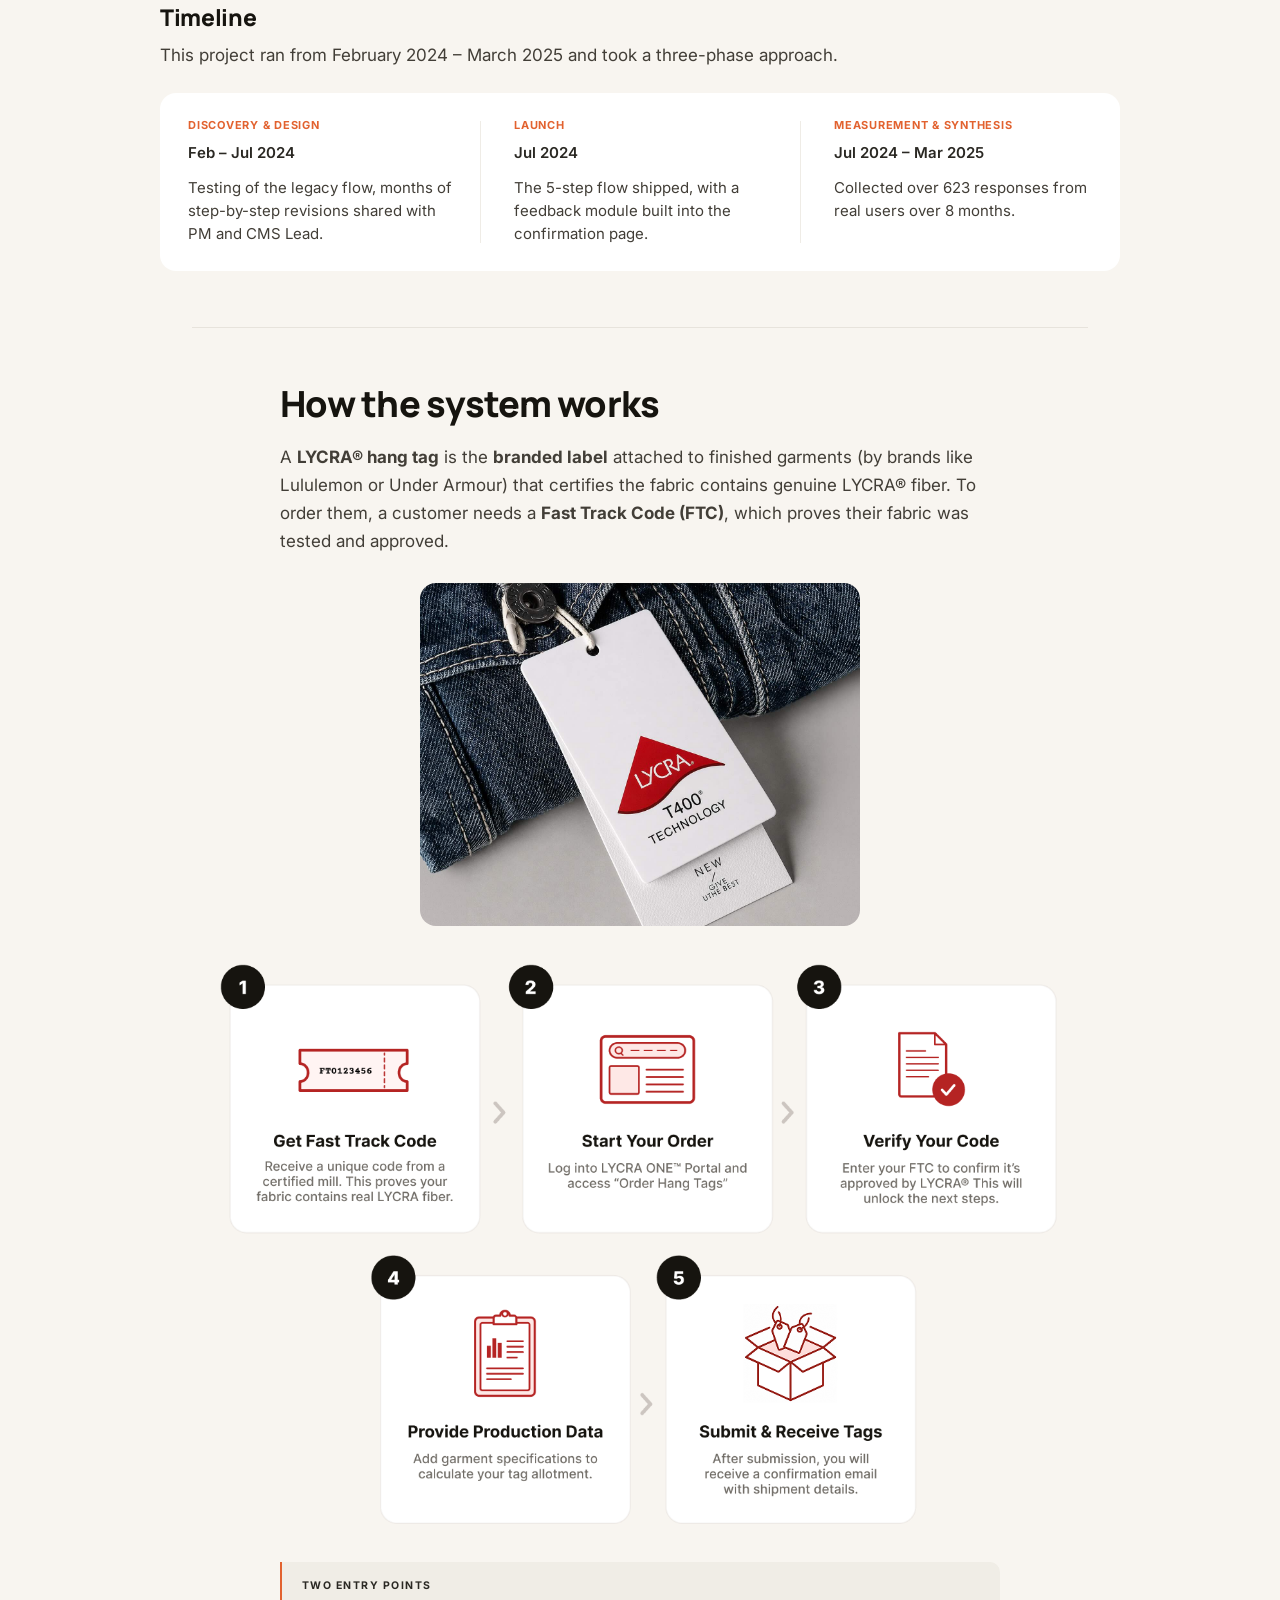
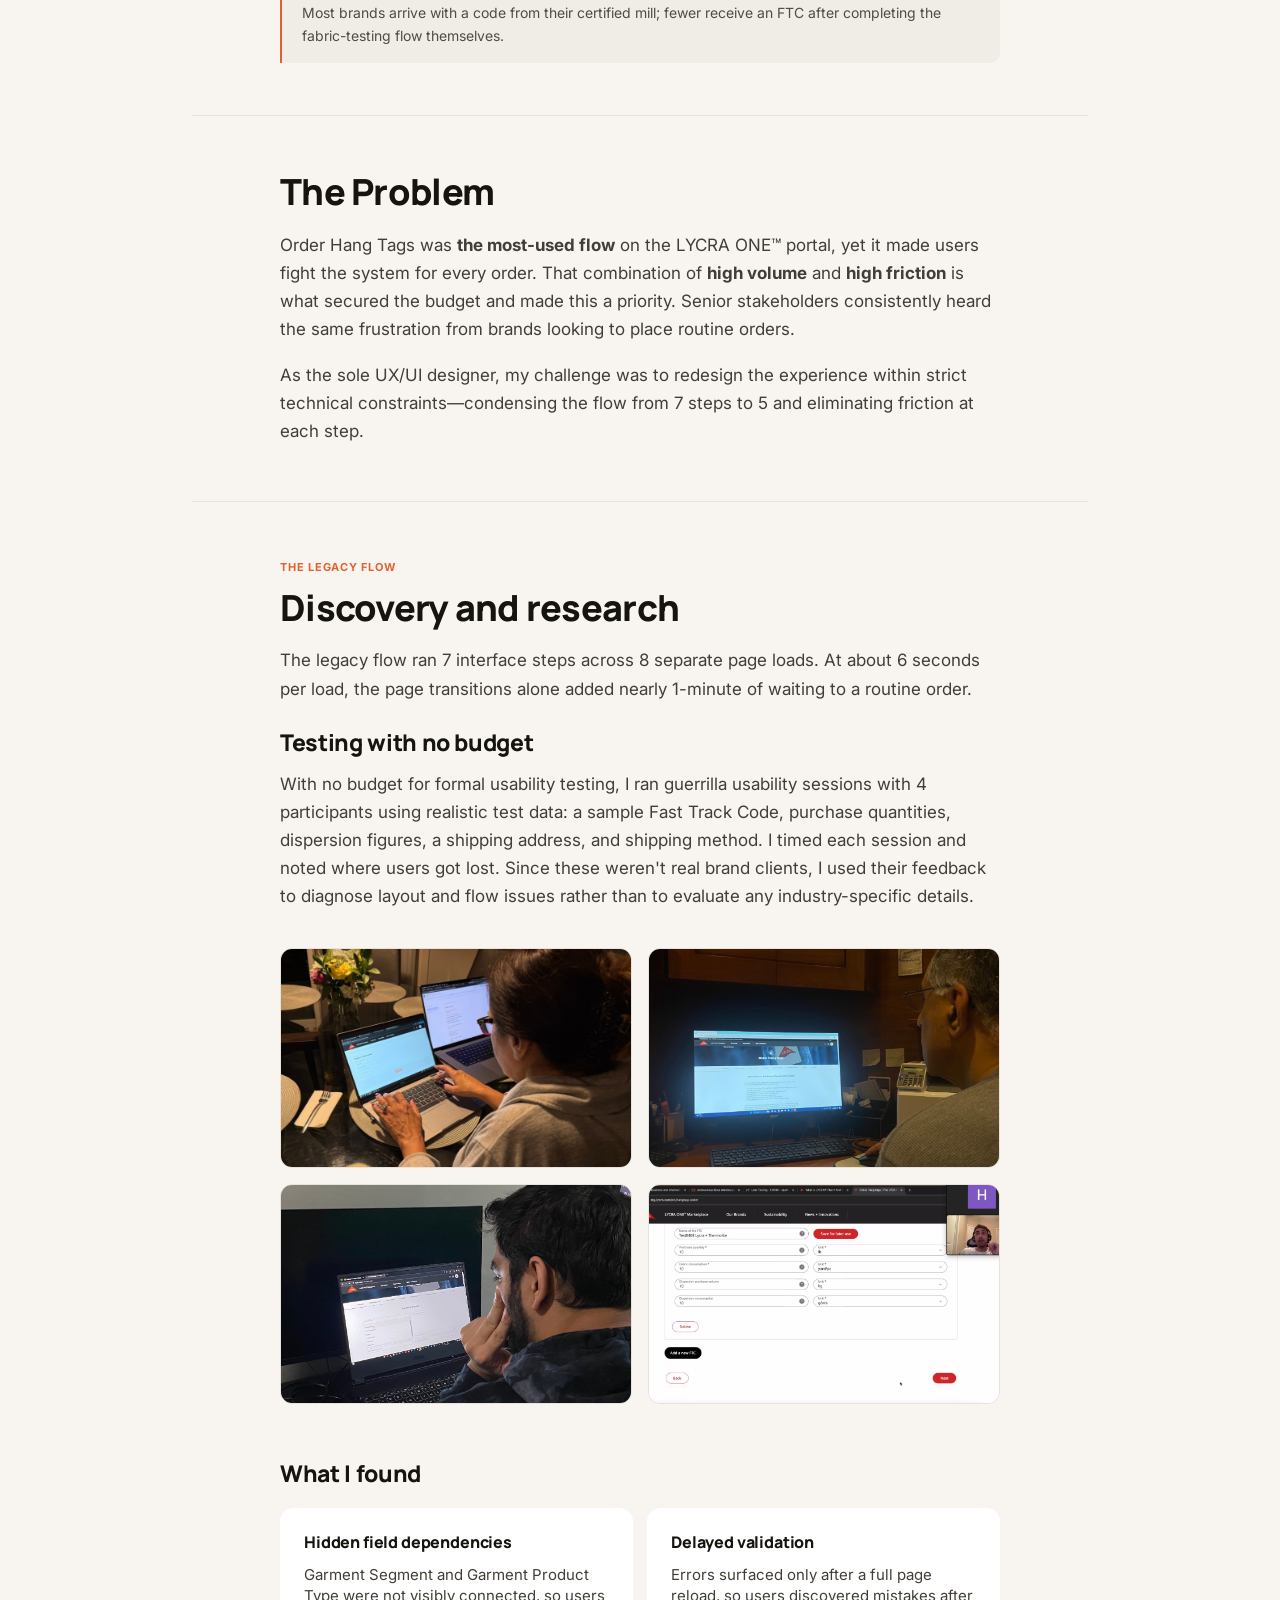
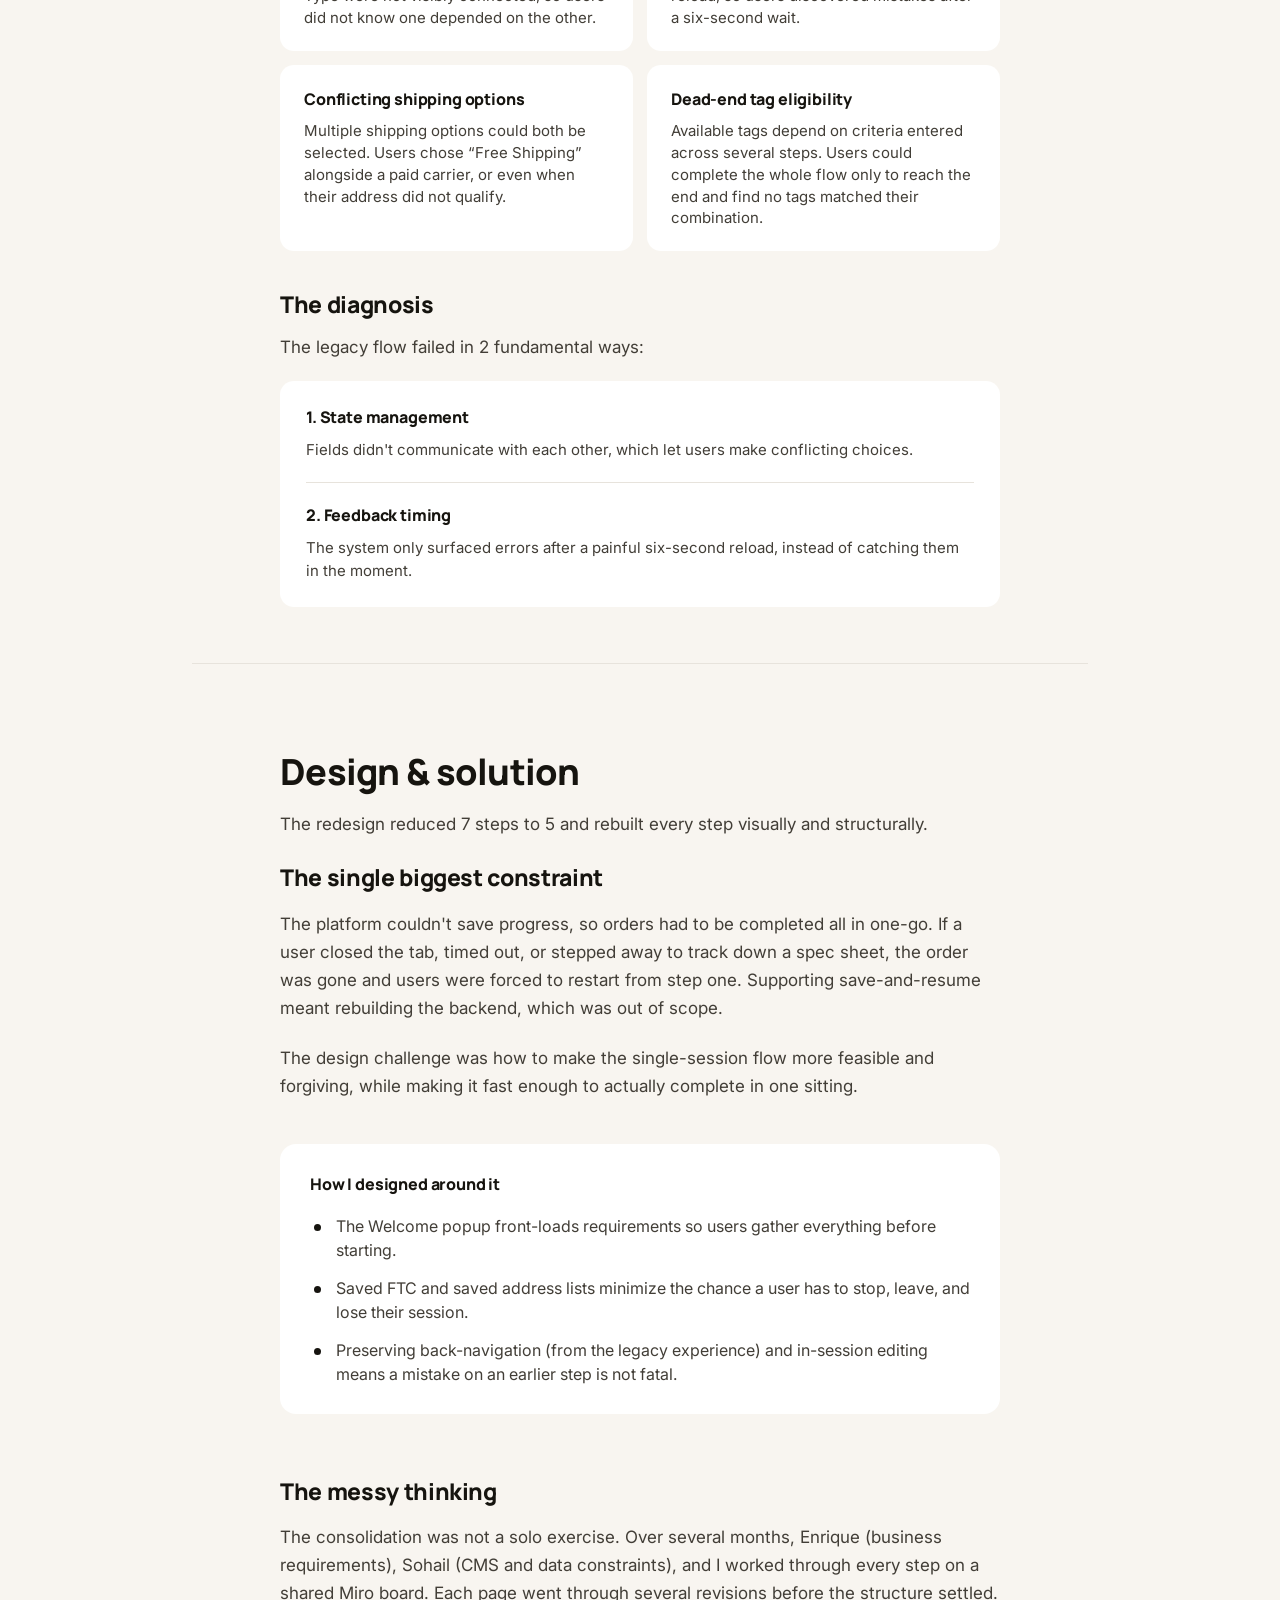
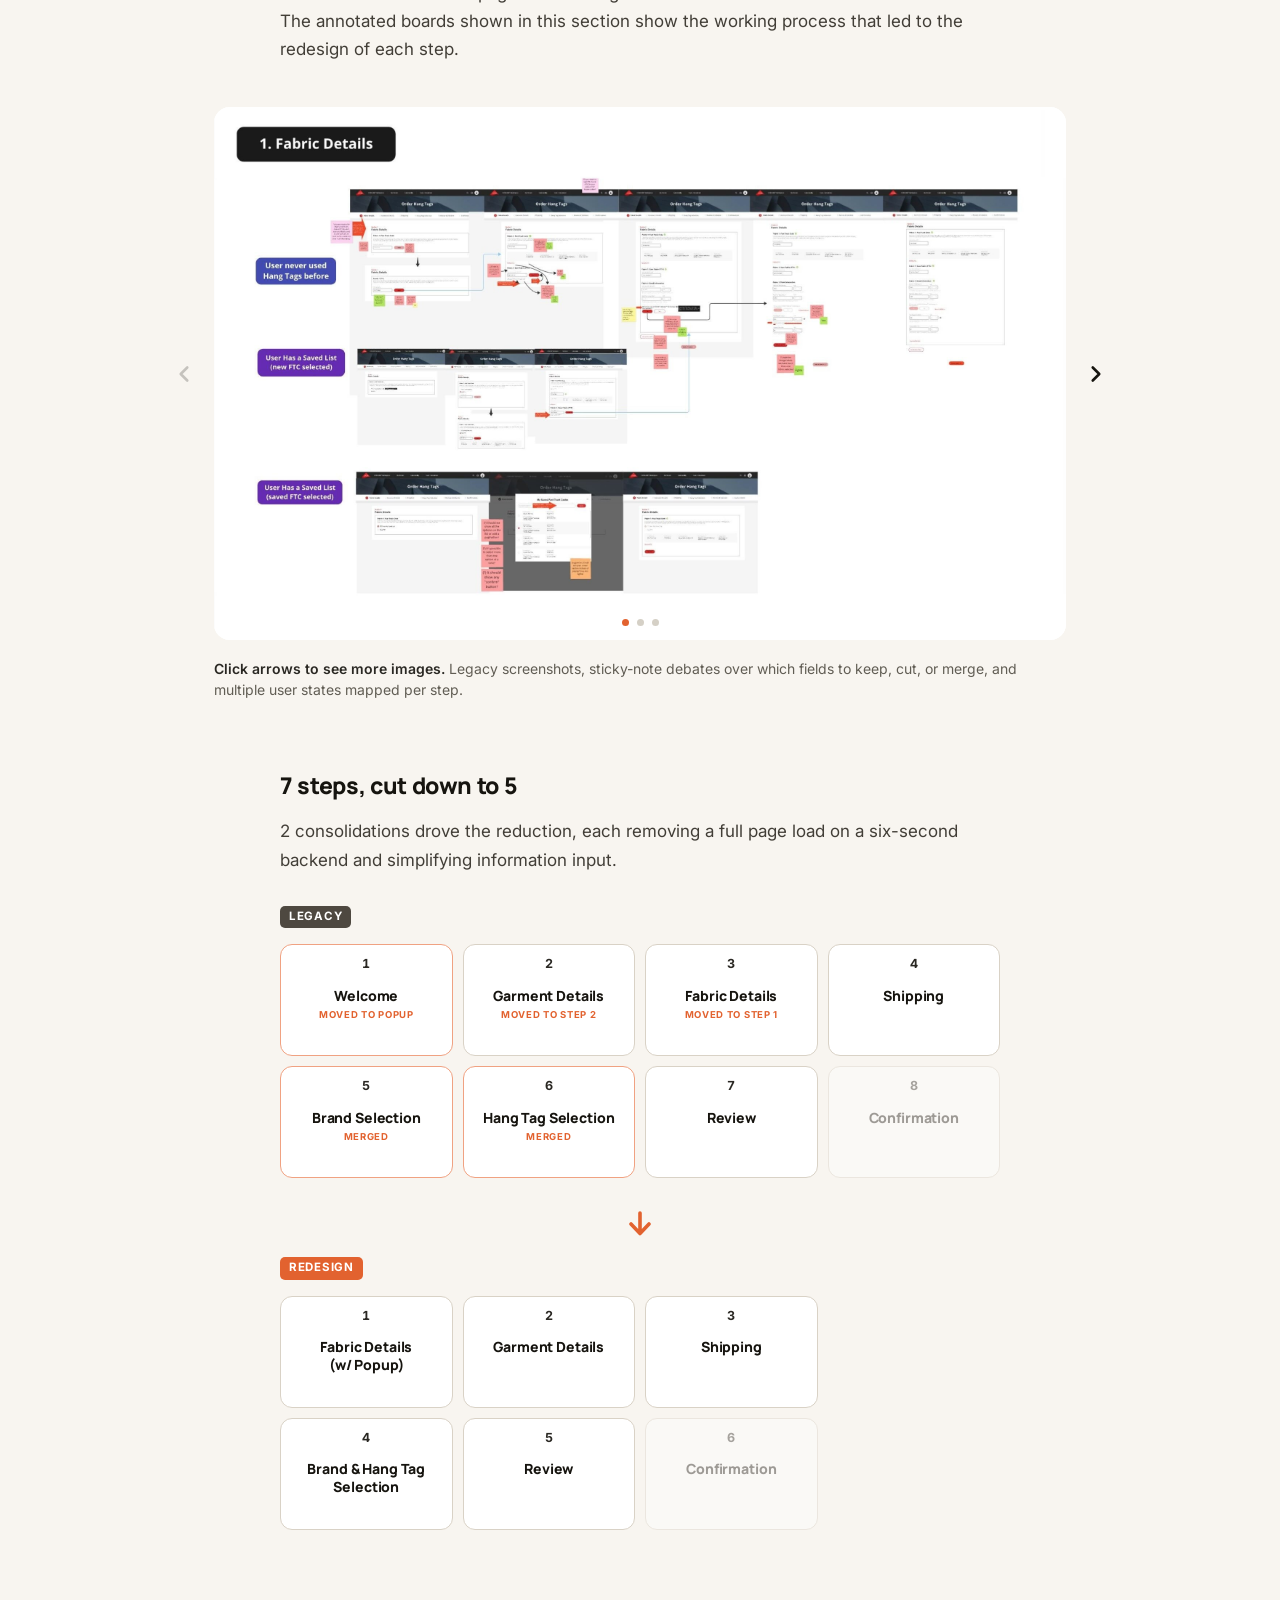
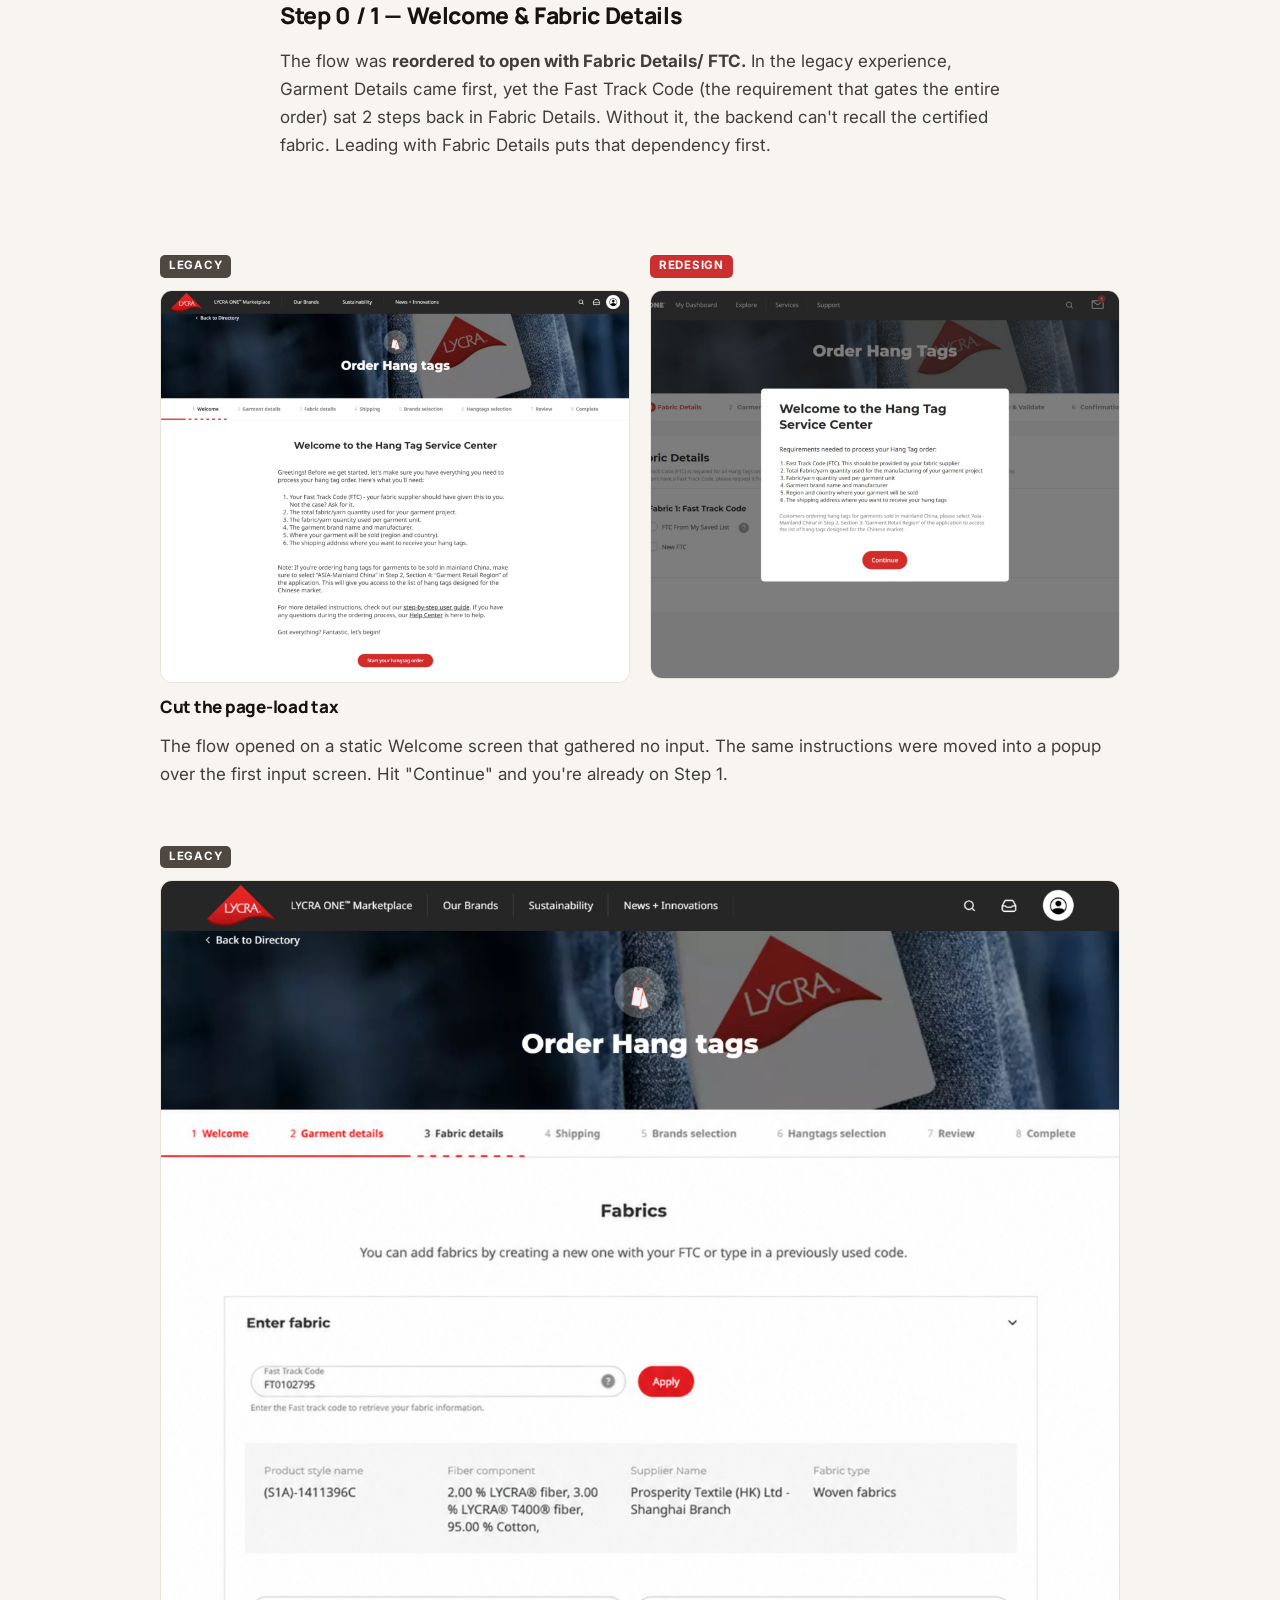
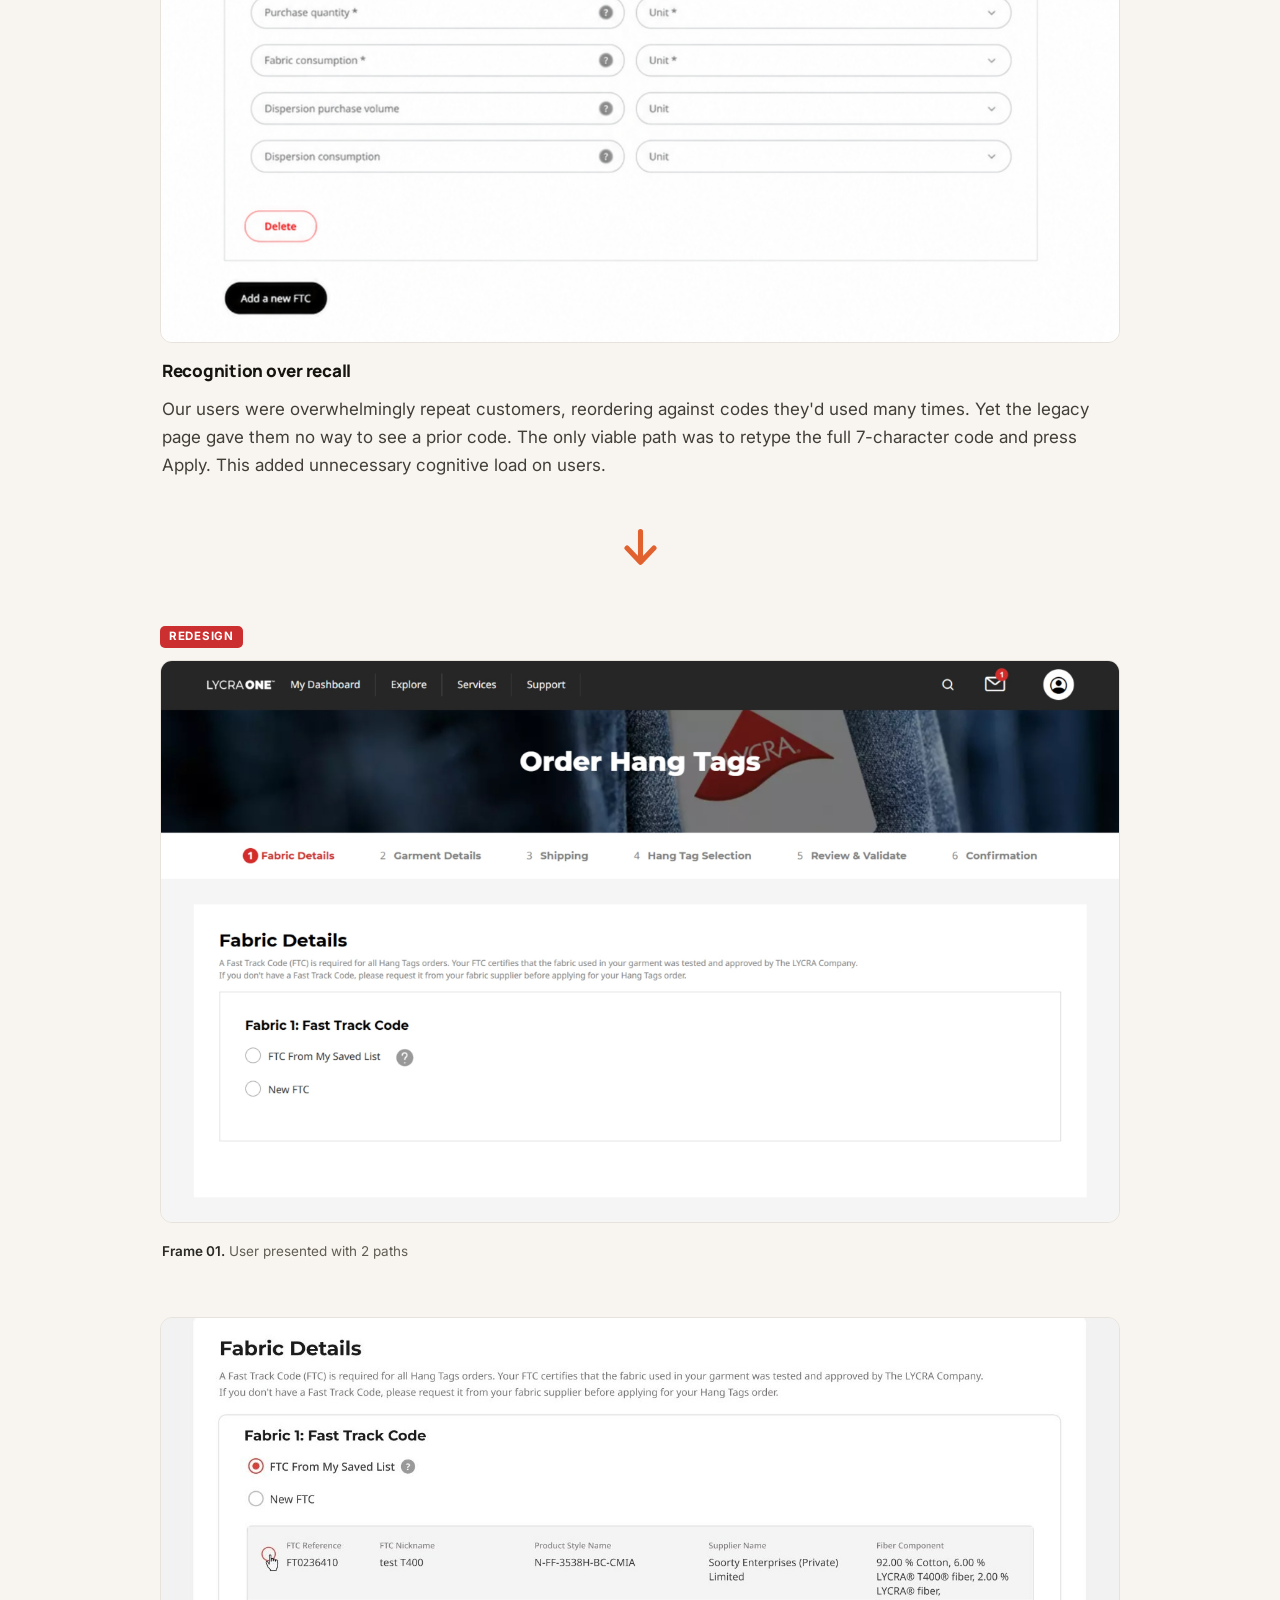
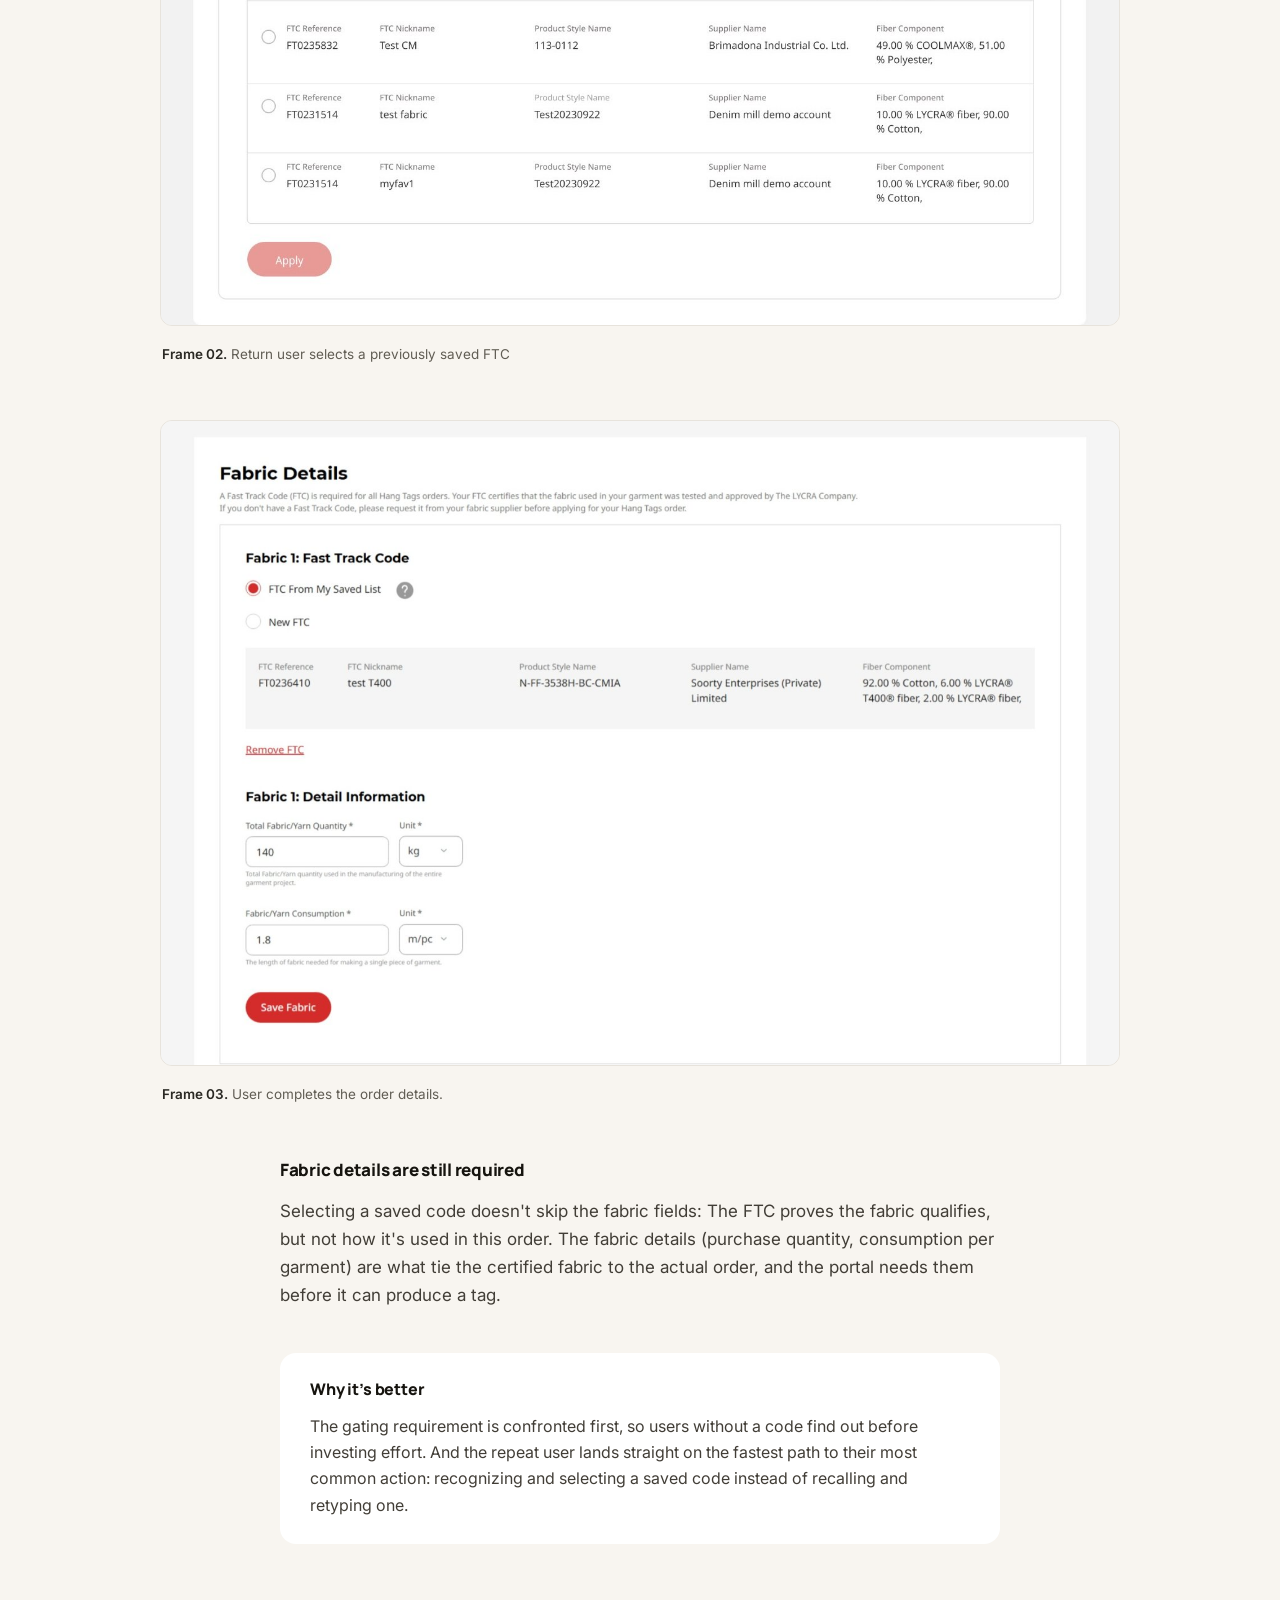
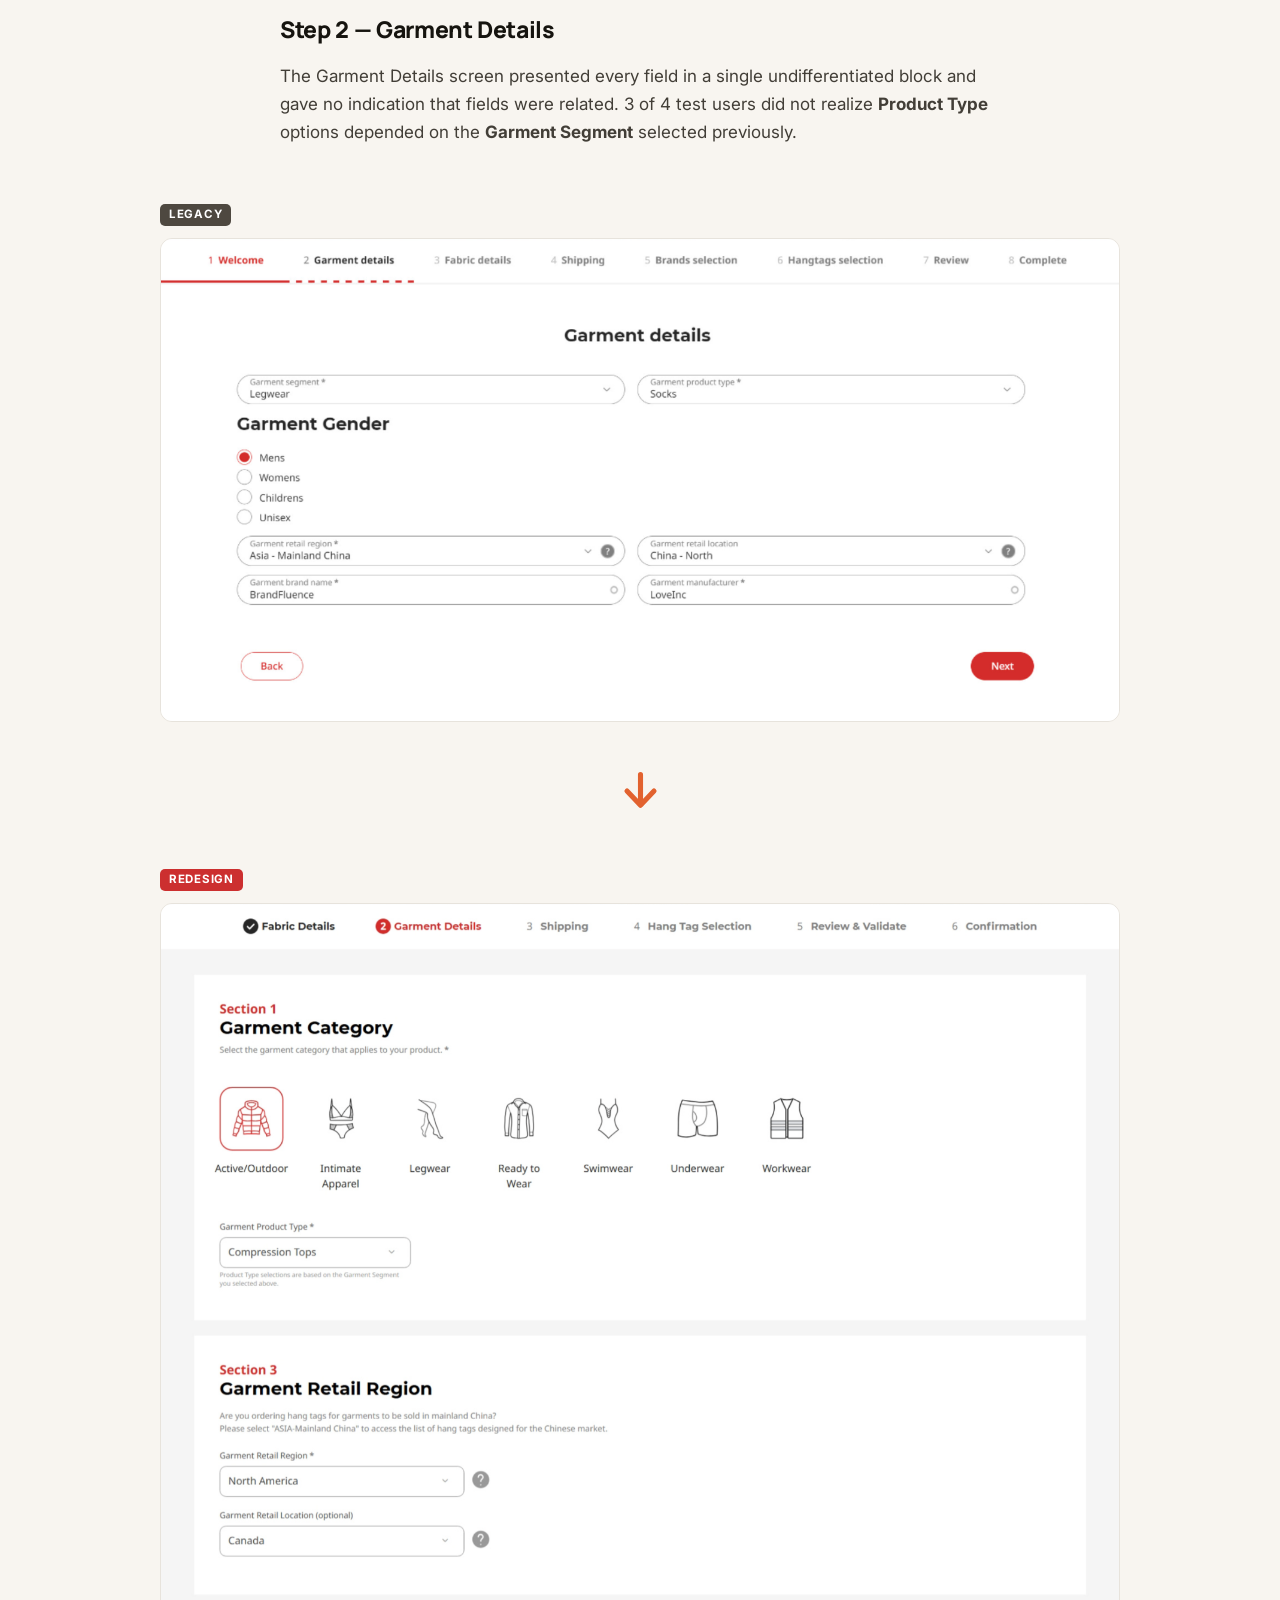
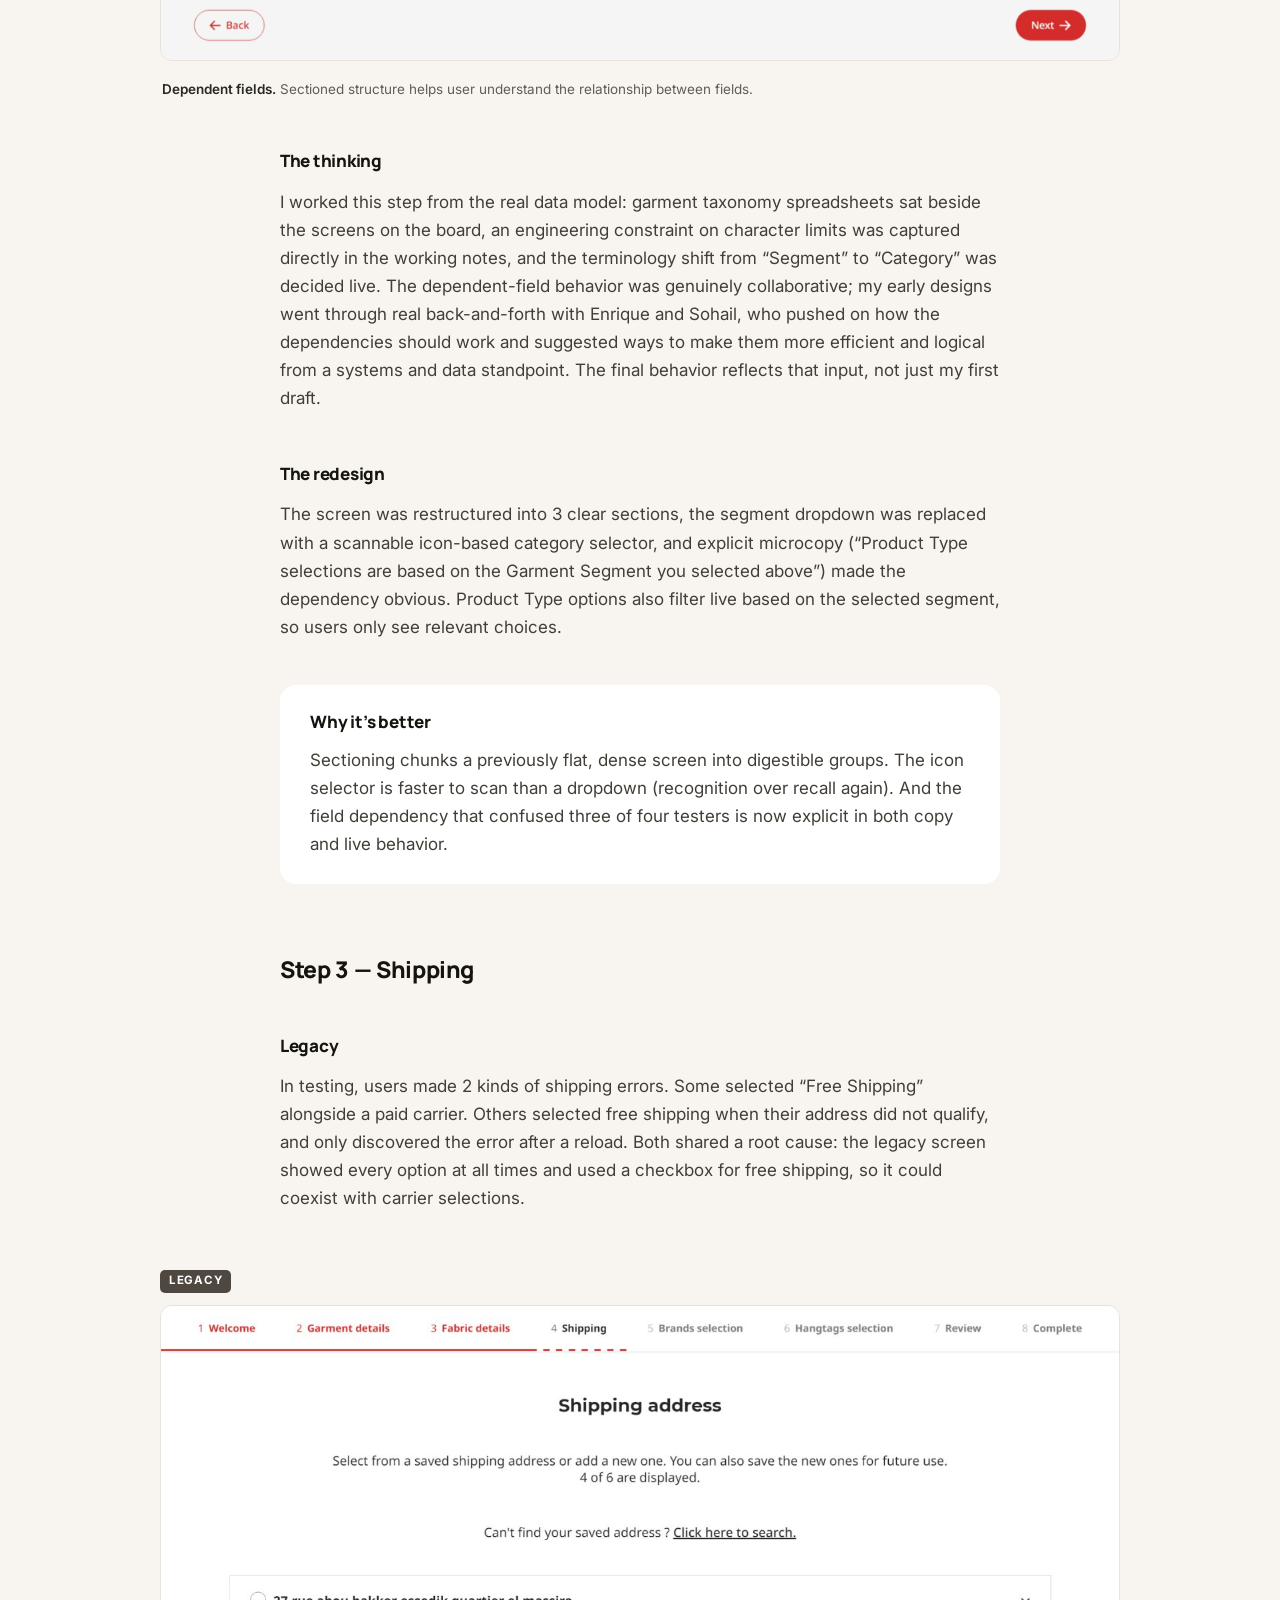
==== commit 4560f78c: "Add files via upload" ====
--- a/case-study-2/index.html
+++ b/case-study-2/index.html
@@ -9,7 +9,6 @@
 <link href="https://fonts.googleapis.com/css2?family=Manrope:wght@400;500;600;700;800&display=swap" rel="stylesheet">
 <link href="https://fonts.googleapis.com/css2?family=Inter:wght@400;500;600;700&display=swap" rel="stylesheet">
 <link rel="stylesheet" href="case-study.css" />
-<style id="quote-style">.quotes{gap:32px}.quote{background:none;border-radius:0;margin:0;padding:2px 0 2px 16px;border-left:3px solid #DDA082;display:block}.quote::before,.quote::after{content:none}.quote p{font-size:19px;font-weight:600;line-height:1.35;letter-spacing:-0.01em}</style>
 </head>
 <body>
 <div class="page">
@@ -20,7 +19,7 @@
         <span class="back-link__icon" aria-hidden="true">
           <svg width="15" height="15" viewBox="0 0 24 24" fill="none" stroke="currentColor" stroke-width="2.2" stroke-linecap="round" stroke-linejoin="round"><path d="M19 12H5"/><path d="M12 19l-7-7 7-7"/></svg>
         </span>
-        <span class="back-link__label" style="letter-spacing: 0.8px">Back to Homepage</span>
+        <span class="back-link__label">Back to Homepage</span>
       </a>
     </div>
   </nav>
@@ -40,46 +39,35 @@
   <!-- ============ OVERVIEW ============ -->
   <section class="section" style="border-top:1px solid var(--line);width:calc(100vw - 48px);max-width:960px;margin-left:50%;transform:translateX(-50%)">
     <div class="wrap" style="max-width:960px">
-      <h2 class="h2" style="margin-bottom:26px">Overview</h2>
-      <div class="meta" style="margin:0">
+      <h2 class="h2">Overview</h2>
+      <div class="meta meta--3" style="margin:26px 0 0">
         <div class="meta__item">
           <span class="meta__label" style="letter-spacing: 0.7px">My Role</span>
           <p class="meta__title" style="font-size: 15px">Sole UX/UI Designer</p>
+          <div class="meta__body"><p>Original IA, interaction, and visual design</p></div>
+        </div>
+        <div class="meta__item">
+          <span class="meta__label">Team</span>
           <div class="meta__body">
-            <p>Original IA, interaction, and visual design</p>
+            <p><strong>PM</strong> — Project requirements and process rules</p>
+            <p><strong>CMS Lead</strong> — Legacy audit and input-field architecture</p>
+            <p><strong>CI&amp;T</strong> — Development team, Brazil</p>
           </div>
         </div>
         <div class="meta__item">
           <span class="meta__label">Platform</span>
           <p class="meta__title" style="font-size: 15px">LYCRA ONE™ portal</p>
-          <div class="meta__body">
-            <p>B2B, web — desktop and mobile</p>
-          </div>
-        </div>
-        <div class="meta__item">
-          <span class="meta__label">Team</span>
-          <div class="meta__body">
-            <p><strong>Enrique Hurtado</strong> — PM, project requirements and process rules</p>
-            <p><strong>Sohail Yousuf</strong> — CMS lead, legacy audit and input-field architecture</p>
-            <p><strong>CI&amp;T</strong> — Development team, Brazil</p>
-          </div>
-        </div>
-        <div class="meta__item">
-          <span class="meta__label">Timeline</span>
-          <p class="meta__title" style="font-size: 15px">February 2024 – March 2025</p>
-          <div class="meta__body">
-            <p>Discovery and design: Feb 2024 – Jul 2024</p>
-            <p>Launch: July 2024</p>
-            <p>Measurement and synthesis: Jul 2024 – Mar 2025</p>
-          </div>
-        </div>
-        <div class="meta__item">
-          <span class="meta__label">Tools</span>
-          <div class="meta__body">
-            <p><strong>Miro</strong> — legacy benchmarking, friction mapping, mid-fidelity exploration</p>
-            <p><strong>Figma</strong> — high-fidelity design, developer handoff</p>
-          </div>
-        </div>
+          <div class="meta__body"><p>B2B, web — desktop and mobile</p></div>
+        </div>
+      </div>
+      <div class="timeline">
+        <h3 class="h3" style="margin:0 0 10px">Timeline</h3>
+        <p style="margin:0">This project ran from February 2024 – March 2025 and took a three-phase approach.</p>
+      </div>
+      <div class="phases">
+        <div class="phase"><span class="phase__label">Discovery &amp; design</span><p class="phase__date">Feb – Jul 2024</p><p>Testing of the legacy flow, months of step-by-step revisions shared with PM and CMS Lead.</p></div>
+        <div class="phase"><span class="phase__label">Launch</span><p class="phase__date">Jul 2024</p><p>The 5-step flow shipped, with a feedback module built into the confirmation page.</p></div>
+        <div class="phase"><span class="phase__label">Measurement &amp; synthesis</span><p class="phase__date">Jul 2024 – Mar 2025</p><p>Collected over 623 responses from real users over 8 months.</p></div>
       </div>
     </div>
   </section>
@@ -484,7 +472,7 @@
     <div class="wrap" style="margin-top:56px">
       <h3 class="h3">Qualitative themes</h3>
       <p>User comments mapped directly onto what I redesigned for: speed and simplicity.</p>
-      <div class="quotes" style="background:var(--card);border-radius:16px;padding:28px 32px;gap:38px">
+      <div class="quotes">
         <blockquote class="quote"><p>“Fast, simple, and easy to use, a great experience.”</p></blockquote>
         <blockquote class="quote"><p>“The new system is smooth, intuitive, and done in one go.”</p></blockquote>
         <blockquote class="quote"><p>“The ease of ordering they implemented is fantastic.”</p></blockquote>
@@ -545,7 +533,7 @@
         <span class="back-link__label" style="letter-spacing: 0.8px; font-weight: 500">Back to Homepage</span>
       </a>
       <a class="back-link back-link--next" href="../eyes-forward/index.html">
-        <span class="back-link__label" style="letter-spacing: 0.8px">Next Project</span>
+        <span class="back-link__label">Next Project</span>
         <span class="back-link__icon" aria-hidden="true">
           <svg width="15" height="15" viewBox="0 0 24 24" fill="none" stroke="currentColor" stroke-width="2.2" stroke-linecap="round" stroke-linejoin="round"><path d="M5 12h14"/><path d="M12 5l7 7-7 7"/></svg>
         </span>
@@ -562,7 +550,7 @@
     <span class="site-footer__copy">© 2026 HAAS PORTFOLIO</span>
     <nav class="site-footer__links">
       <a id="copyEmail">Copy email</a>
-      <a href="../assets/Hasan_Ahmad_Resume_v5.pdf" target="_blank" rel="noopener">View Resume</a>
+      <a href="../assets/Hasan_Ahmad_Resume_v6.pdf" target="_blank" rel="noopener">View Resume</a>
     </nav>
   </div>
 </footer>
--- a/case-study-2/case-study.css
+++ b/case-study-2/case-study.css
@@ -92,7 +92,7 @@
 .page-nav {
   width: 100vw;
   margin-left: calc(50% - 50vw);
-  margin-top: 40px;
+  margin-top: 60px;
 }
 .page-nav-inner {
   width: calc(100vw - 48px);
@@ -143,7 +143,7 @@
 .hero h1 {
   font-family: 'Manrope', sans-serif;
   font-weight: 800;
-  font-size: 56px;
+  font-size: 52px;
   line-height: 1.04;
   letter-spacing: -0.025em;
   color: var(--ink);
@@ -806,7 +806,7 @@
   width: 100vw;
   margin-left: calc(50% - 50vw);
   margin-top: 44px;
-  padding: 26px 0;
+  padding: 28px 0;
   background: var(--card);
 }
 .site-footer__inner {
@@ -926,3 +926,22 @@
 .section--airy figcaption.figcap { margin-top: 18px; }
 .section--airy .stats { margin-top: 56px; }
 .section--airy .cardlist { margin-top: 34px; }
+
+/* ---------- Quote cards (shared by all case studies) ---------- */
+.quotes{gap:38px;background:var(--card);border-radius:16px;padding:28px 32px}
+.quote{background:none;border-radius:0;margin:0;padding:2px 0 2px 16px;border-left:3px solid #DDA082;display:block}
+.quote::before,.quote::after{content:none}
+.quote p{font-size:19px;font-weight:600;line-height:1.35;letter-spacing:-0.01em}
+.cite{font-size:13.5px;line-height:1.5;color:var(--muted);margin:14px 0 0}
+
+/* ---------- Overview: 3-up meta + phase timeline (shared) ---------- */
+.meta--3{grid-template-columns:repeat(3,minmax(0,1fr))}
+.timeline{margin:56px 0 0}
+.phases{display:grid;grid-template-columns:repeat(3,minmax(0,1fr));margin:24px 0 0;background:var(--card);border-radius:16px}
+.phase{padding:24px 28px 26px;position:relative}
+.phase+.phase{padding-left:34px}
+.phase+.phase::before{content:"";position:absolute;left:0;top:28px;bottom:28px;width:1px;background:#EFECE6}
+.phase__label{display:block;font-size:11px;font-weight:700;letter-spacing:0.75px;text-transform:uppercase;color:var(--accent);margin:0 0 6px}
+.phase__date{font-size:15px;font-weight:600;color:var(--ink-2);margin:0 0 10px}
+.phase p:last-child{font-size:15px;line-height:1.55;margin:0}
+@media (max-width:720px){.meta--3,.phases{grid-template-columns:1fr}.phase+.phase{padding-left:28px}.phase+.phase::before{top:0;bottom:auto;left:28px;right:28px;width:auto;height:1px}}
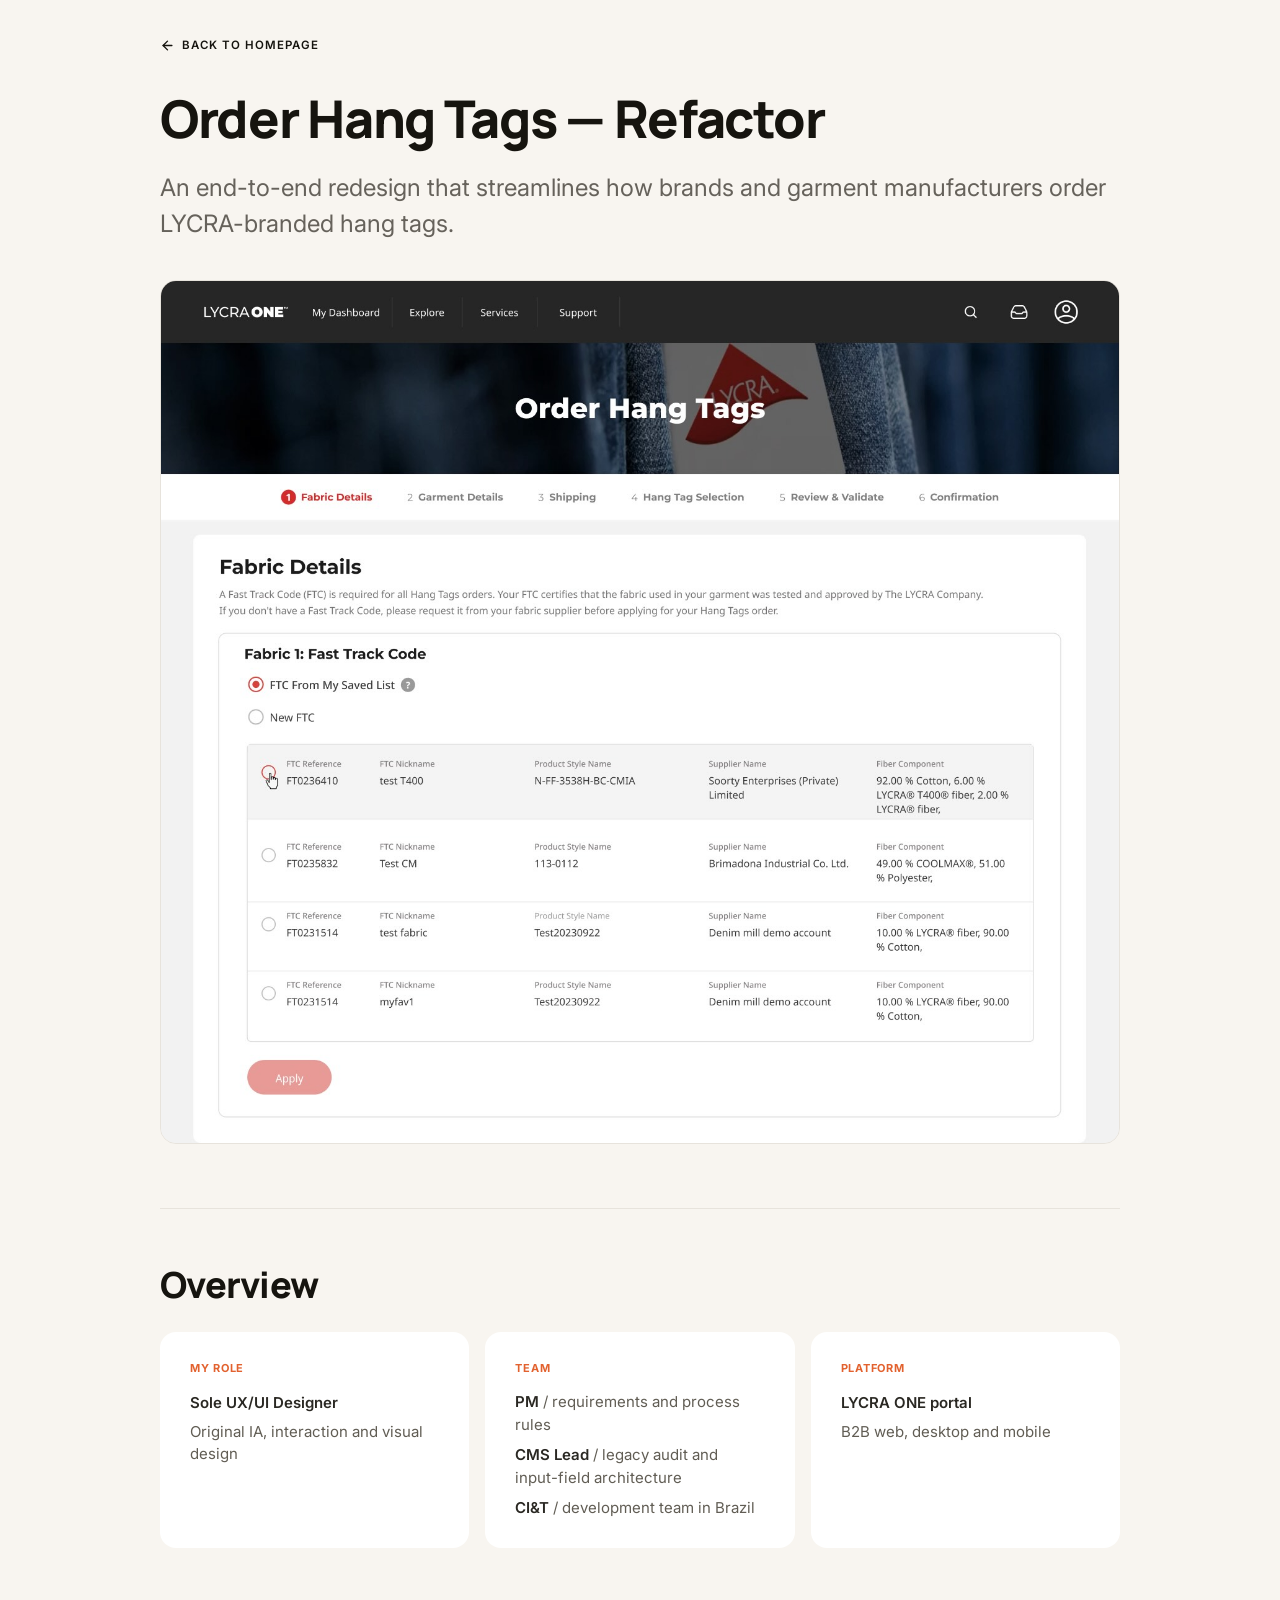
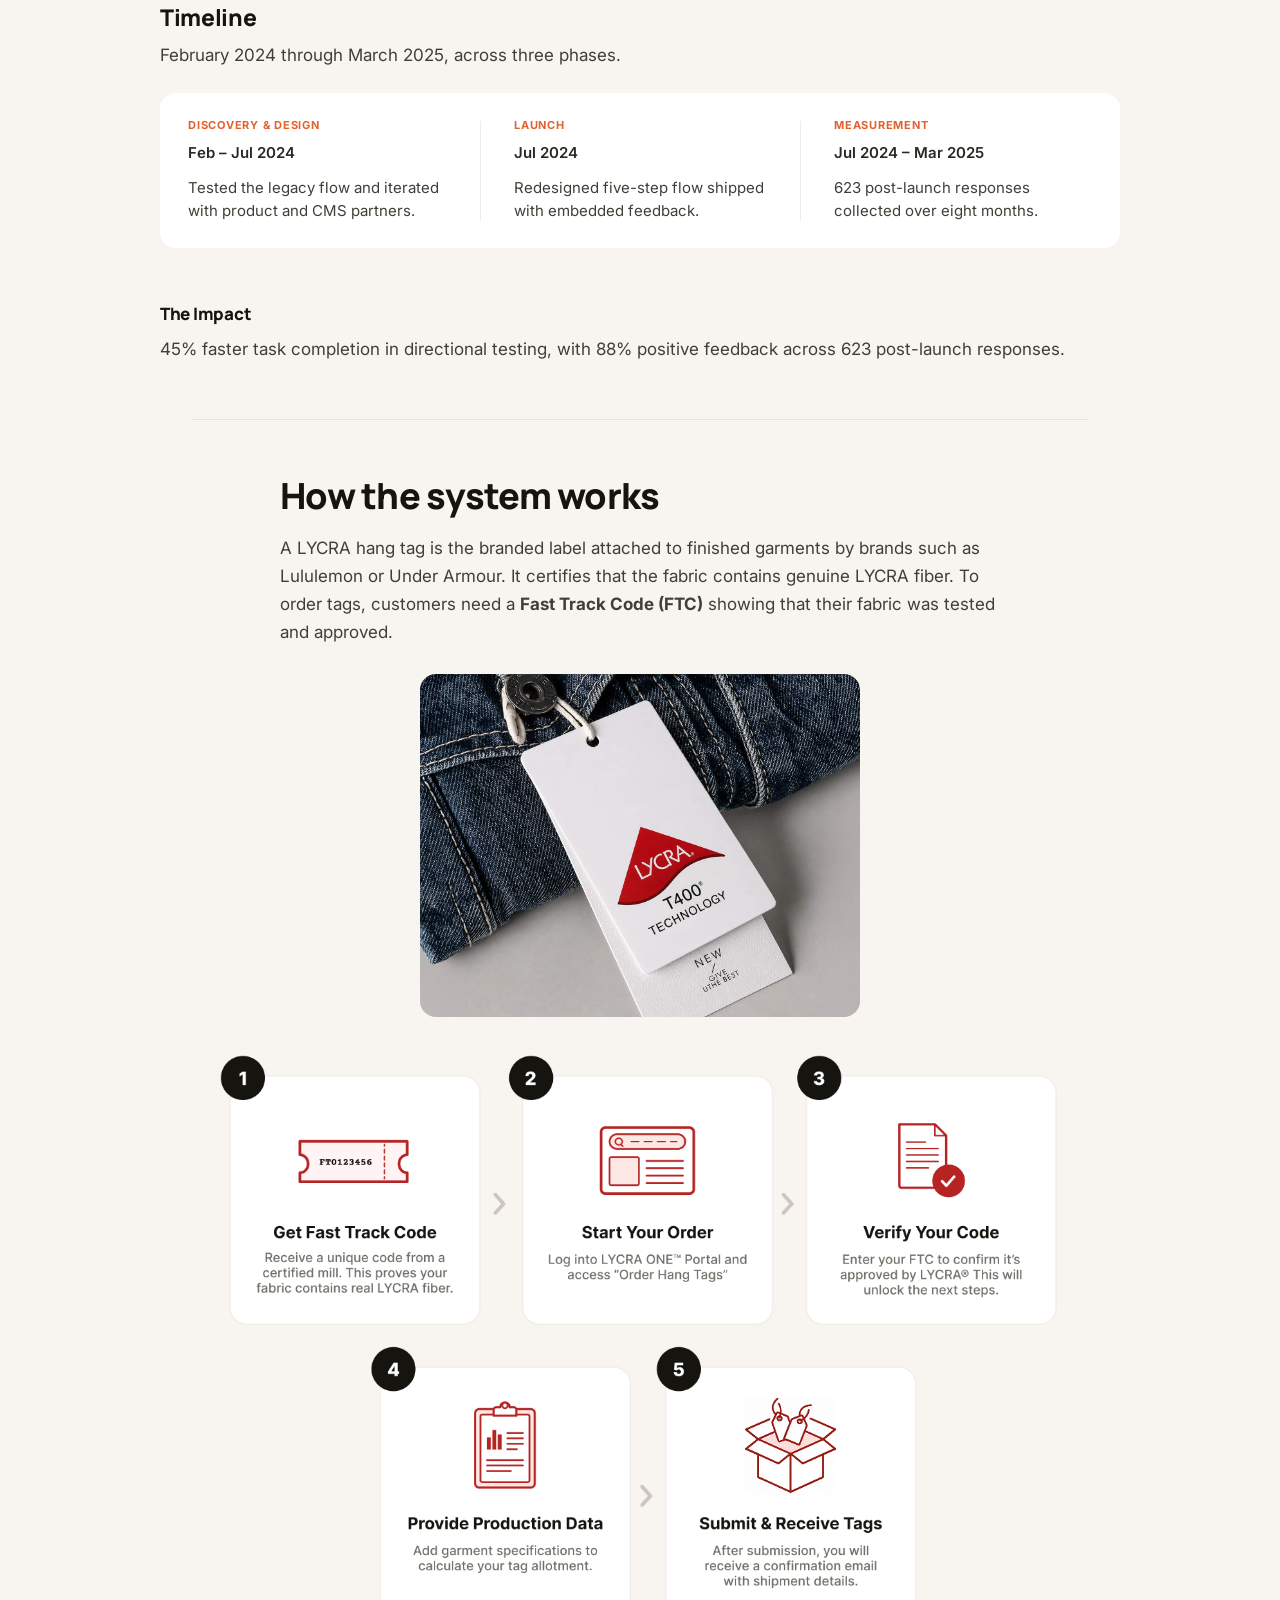
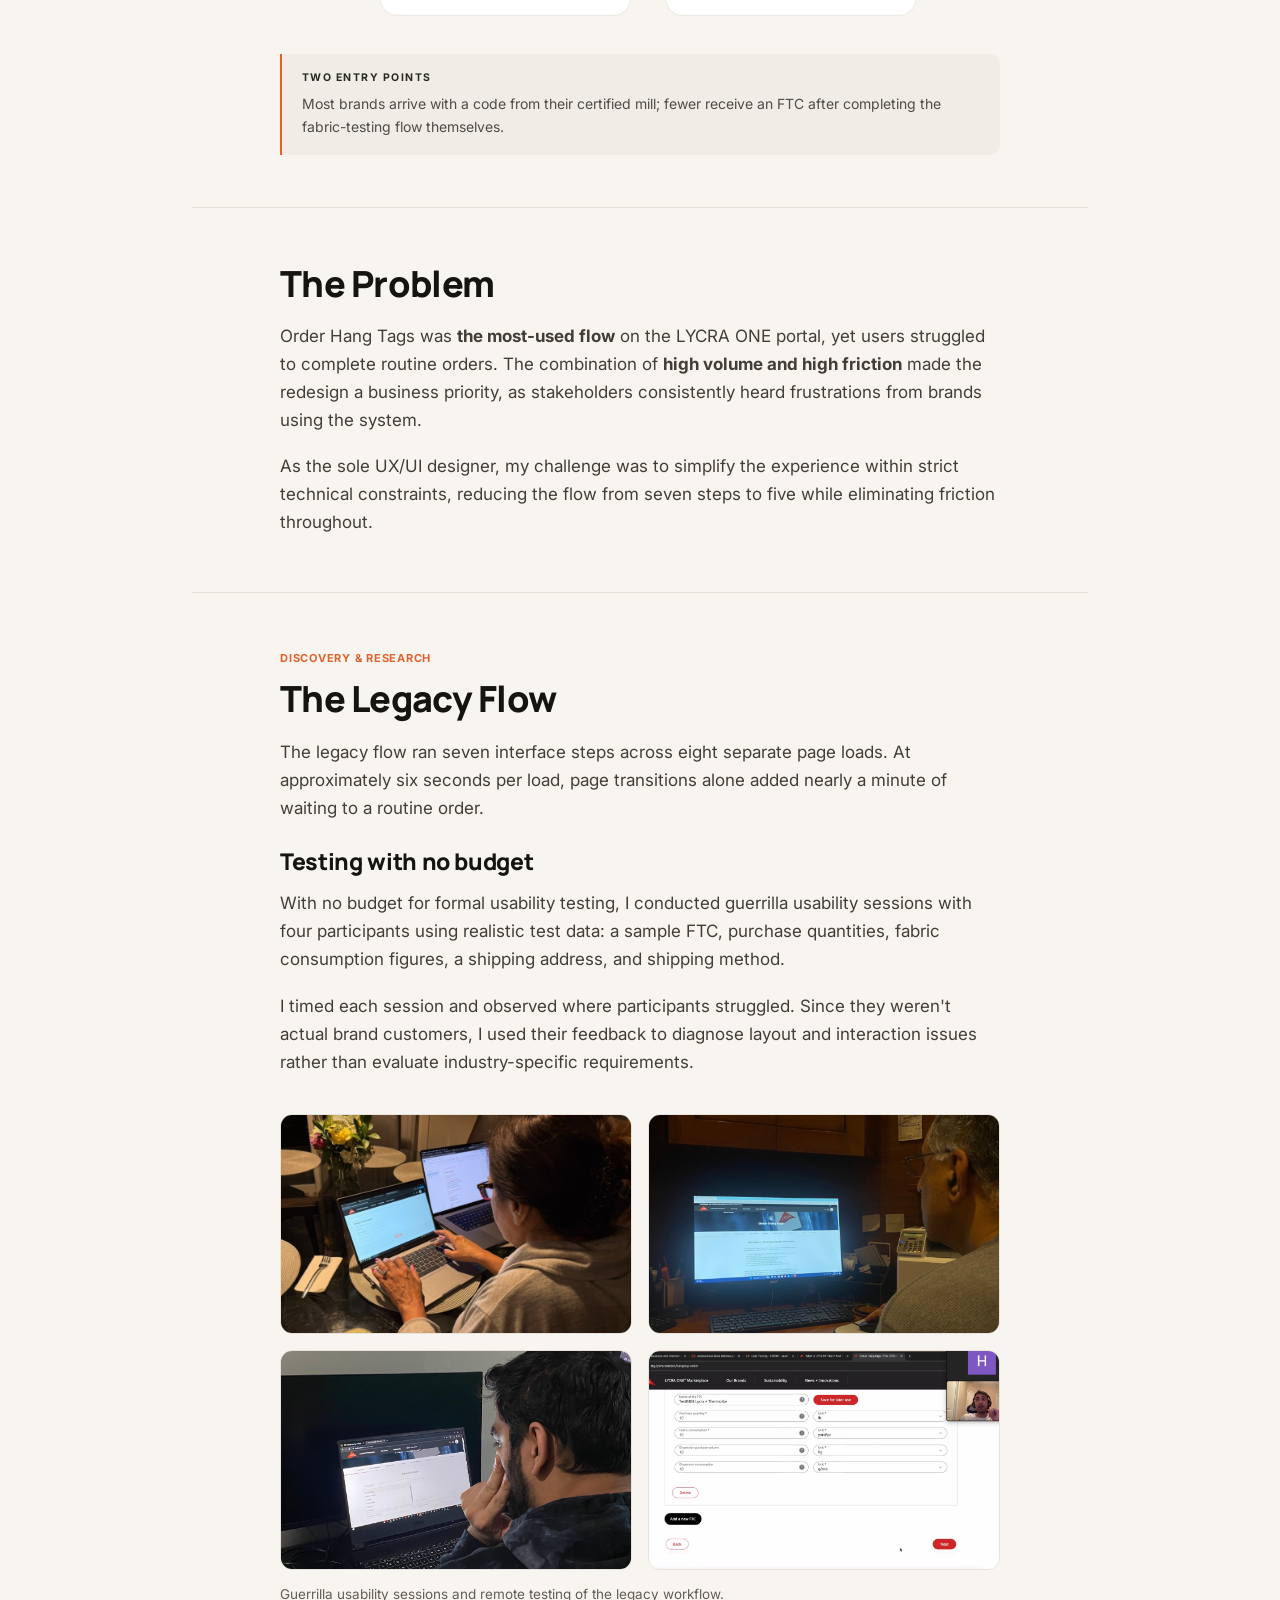
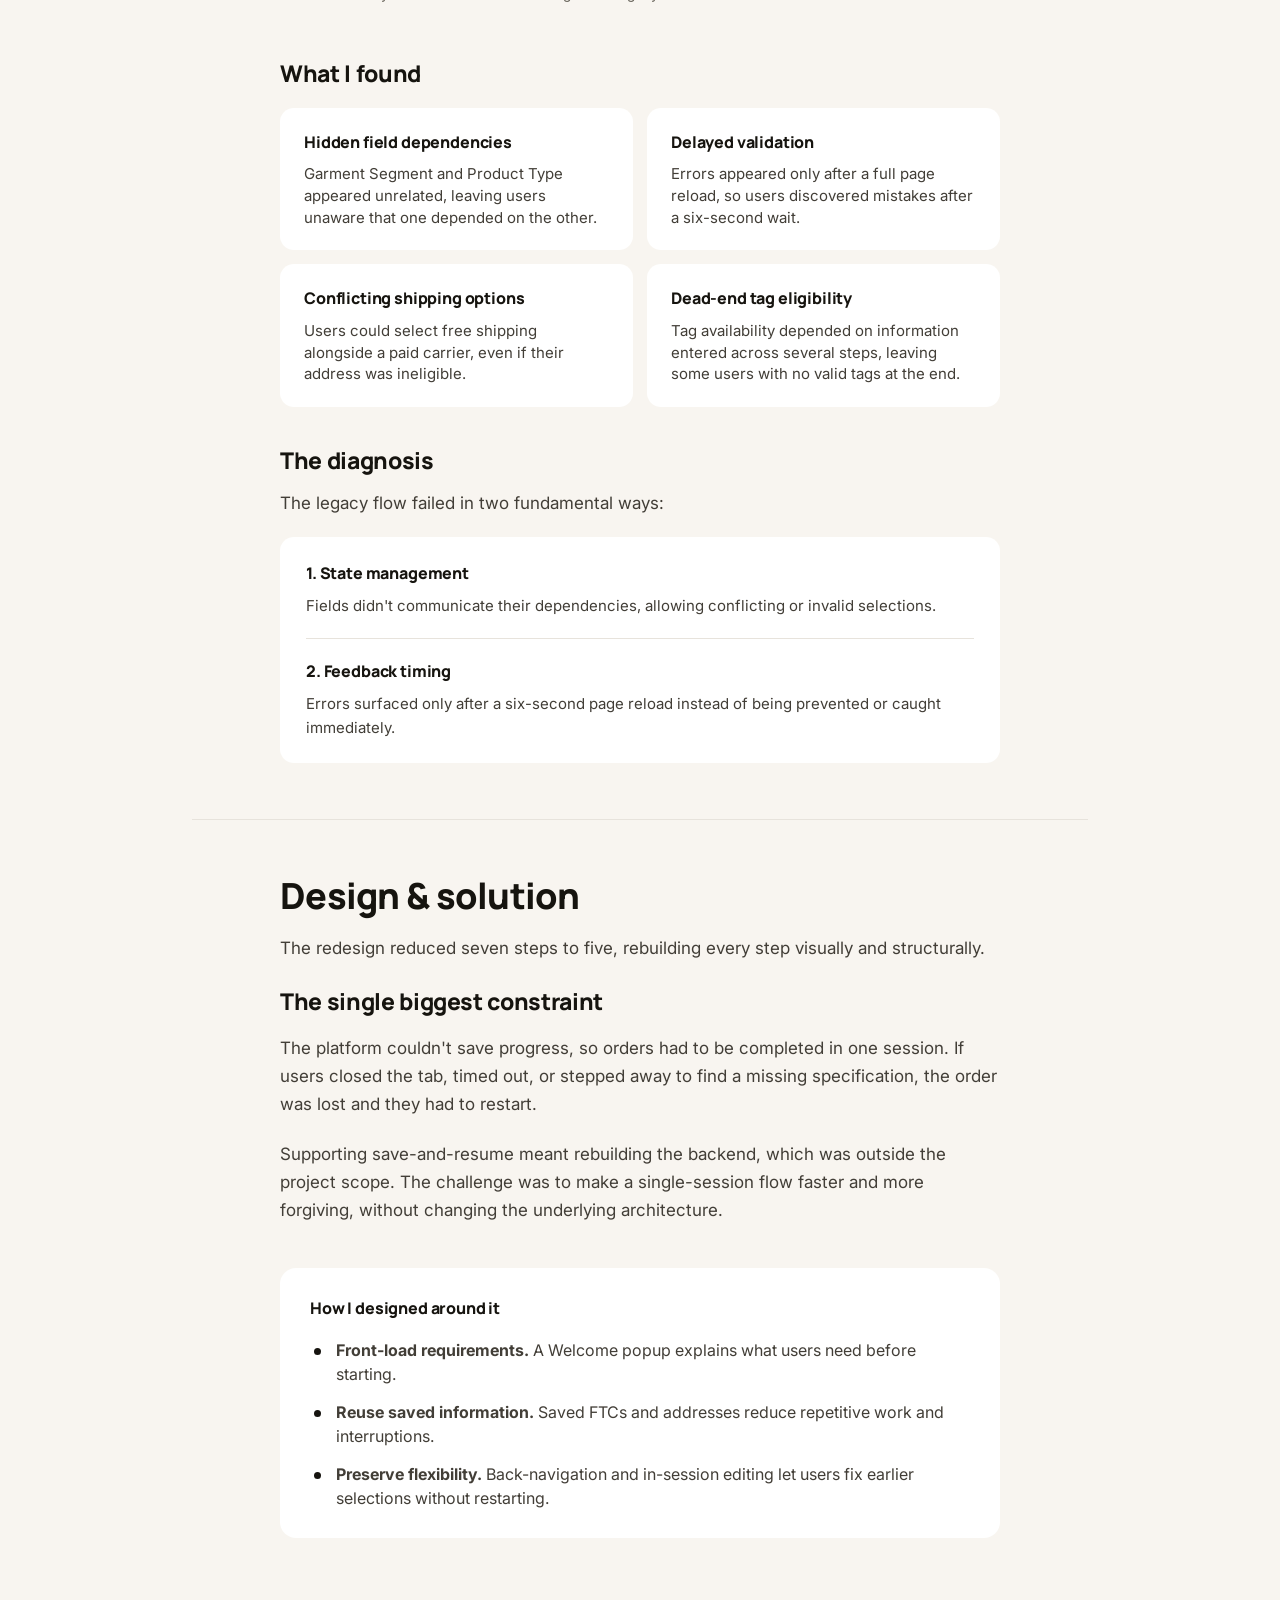
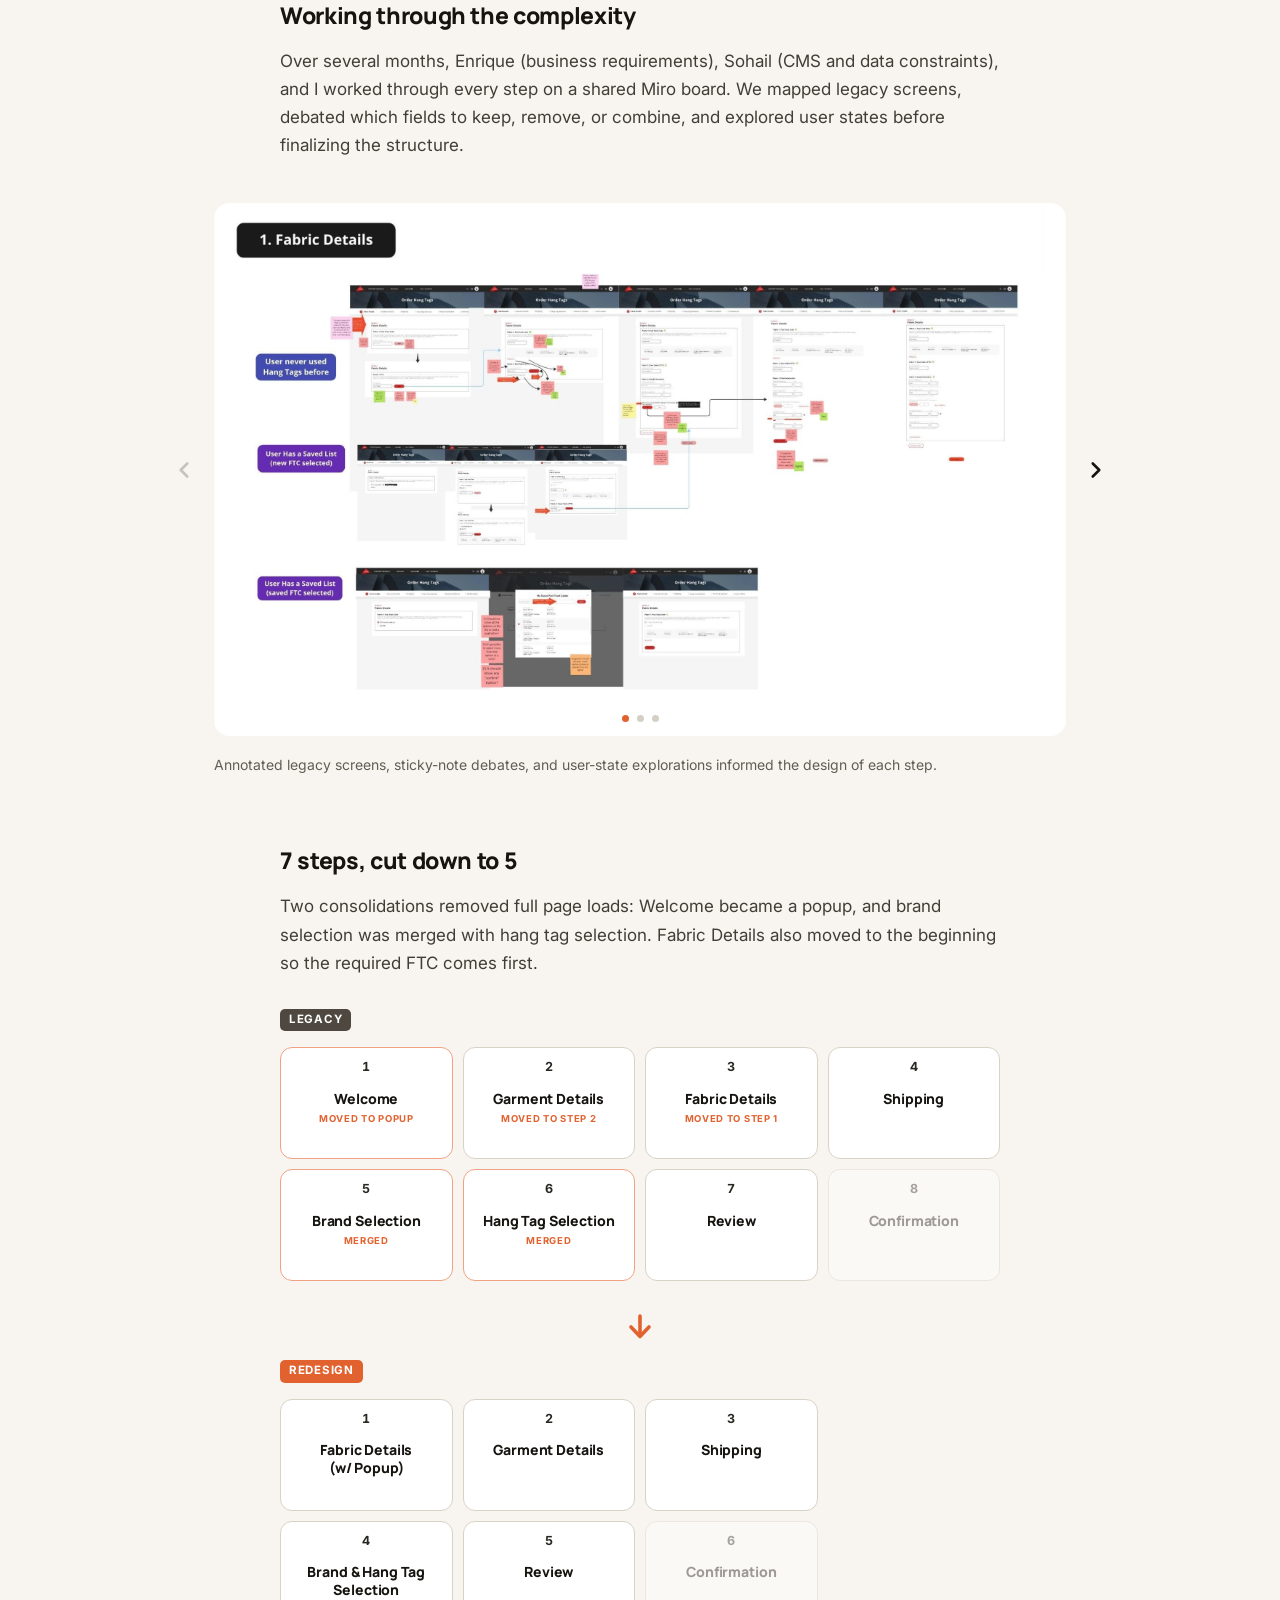
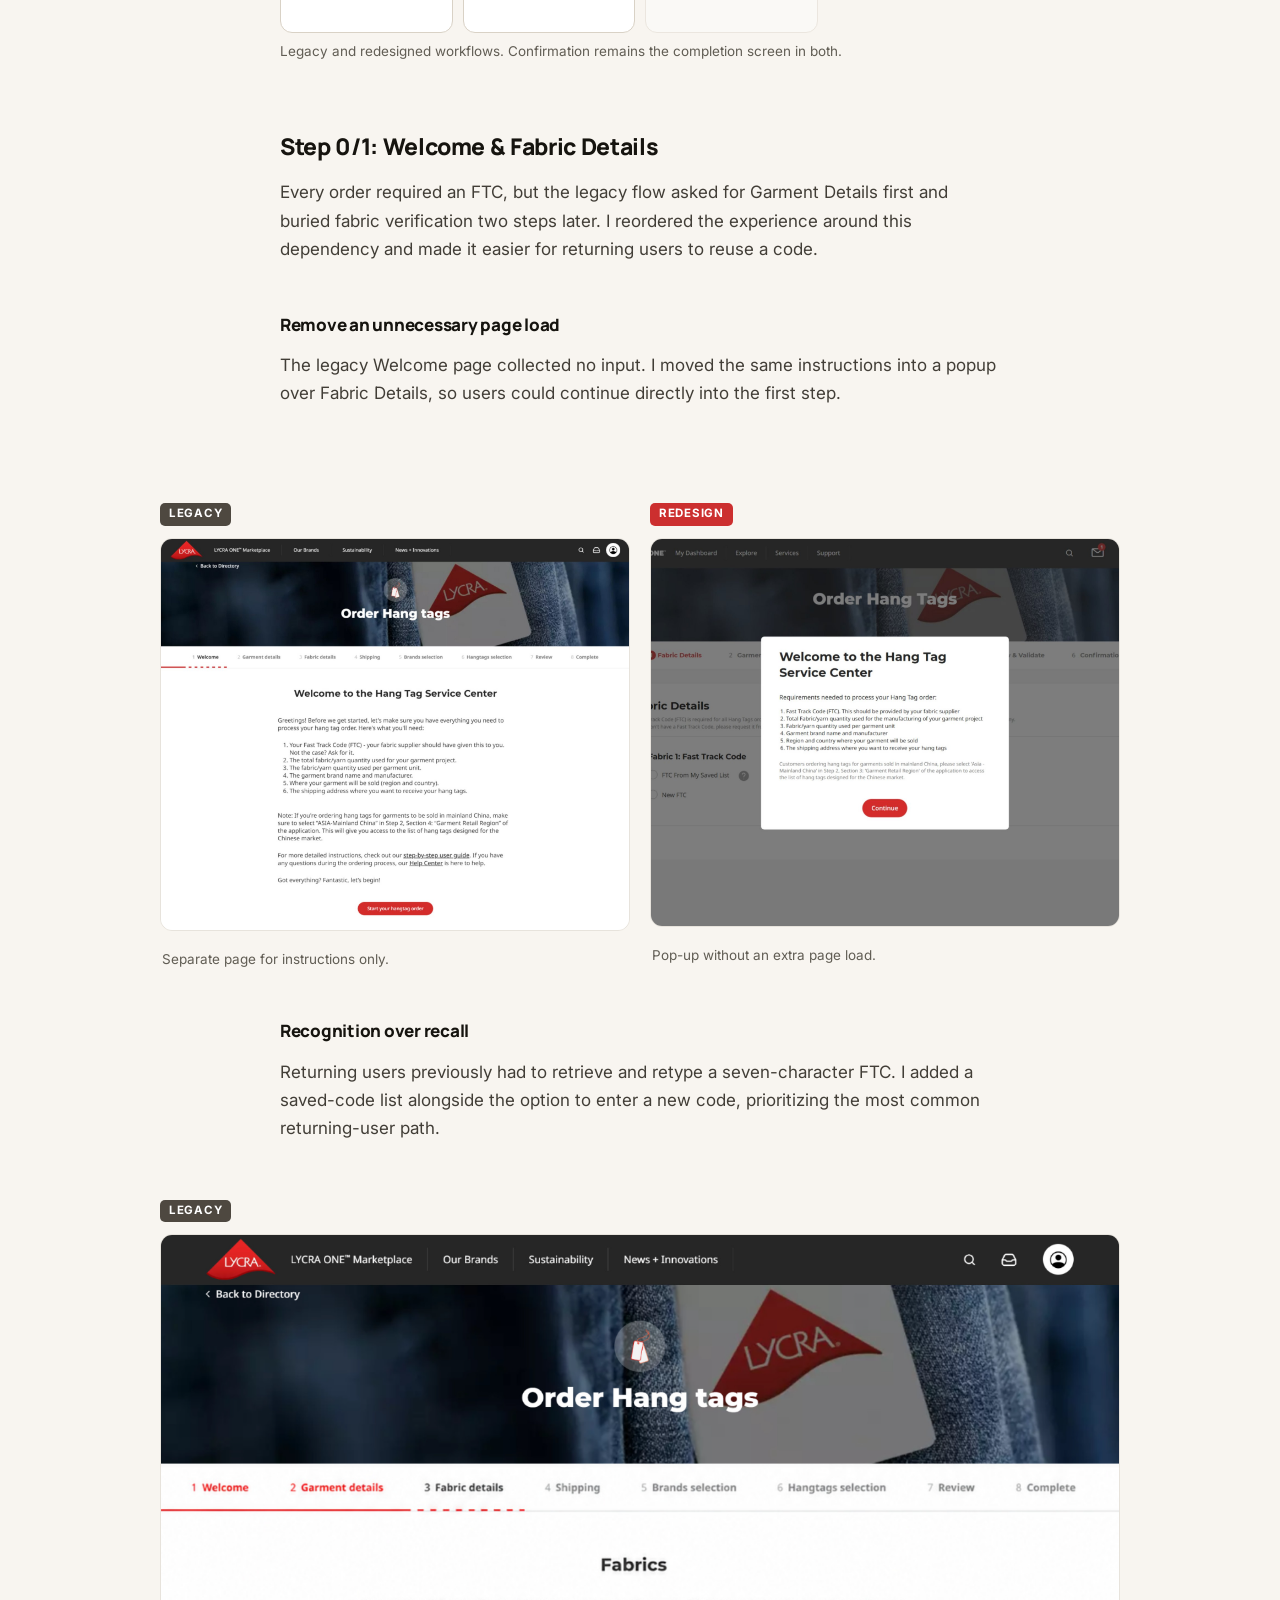
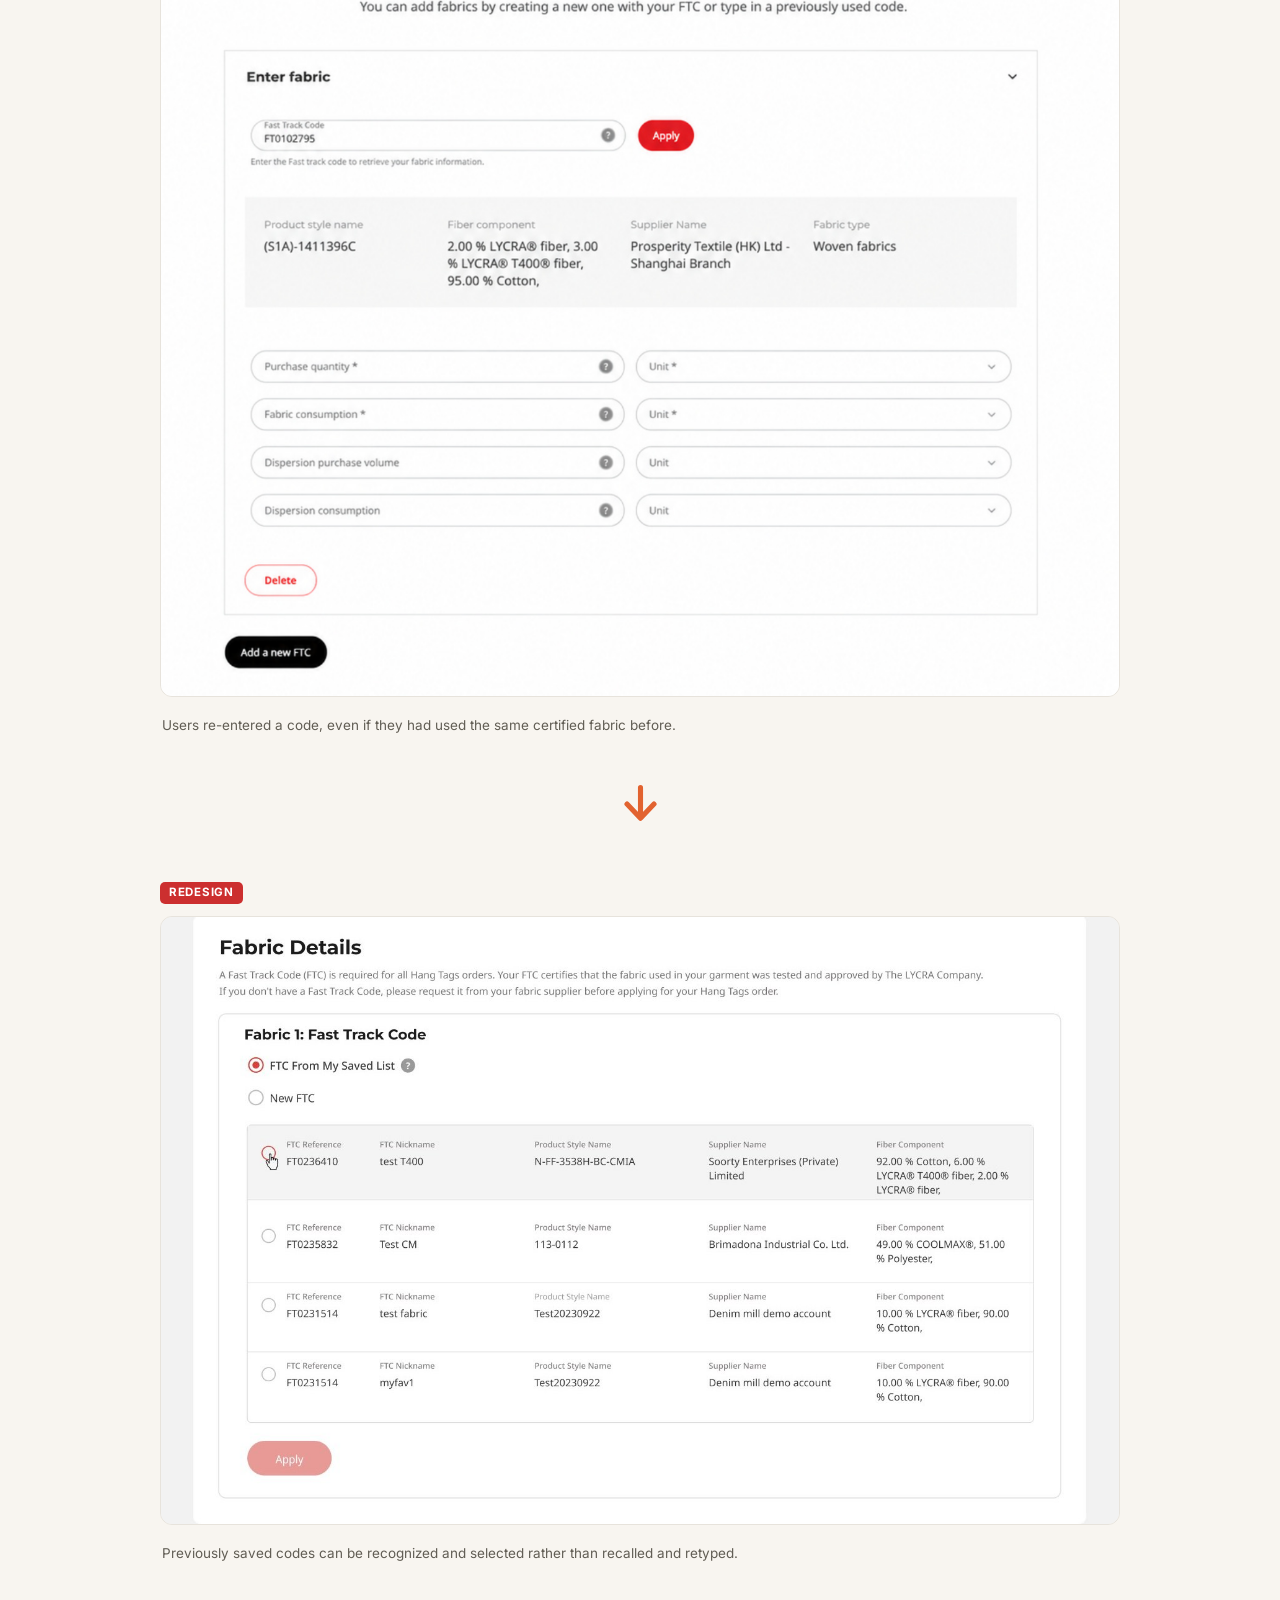
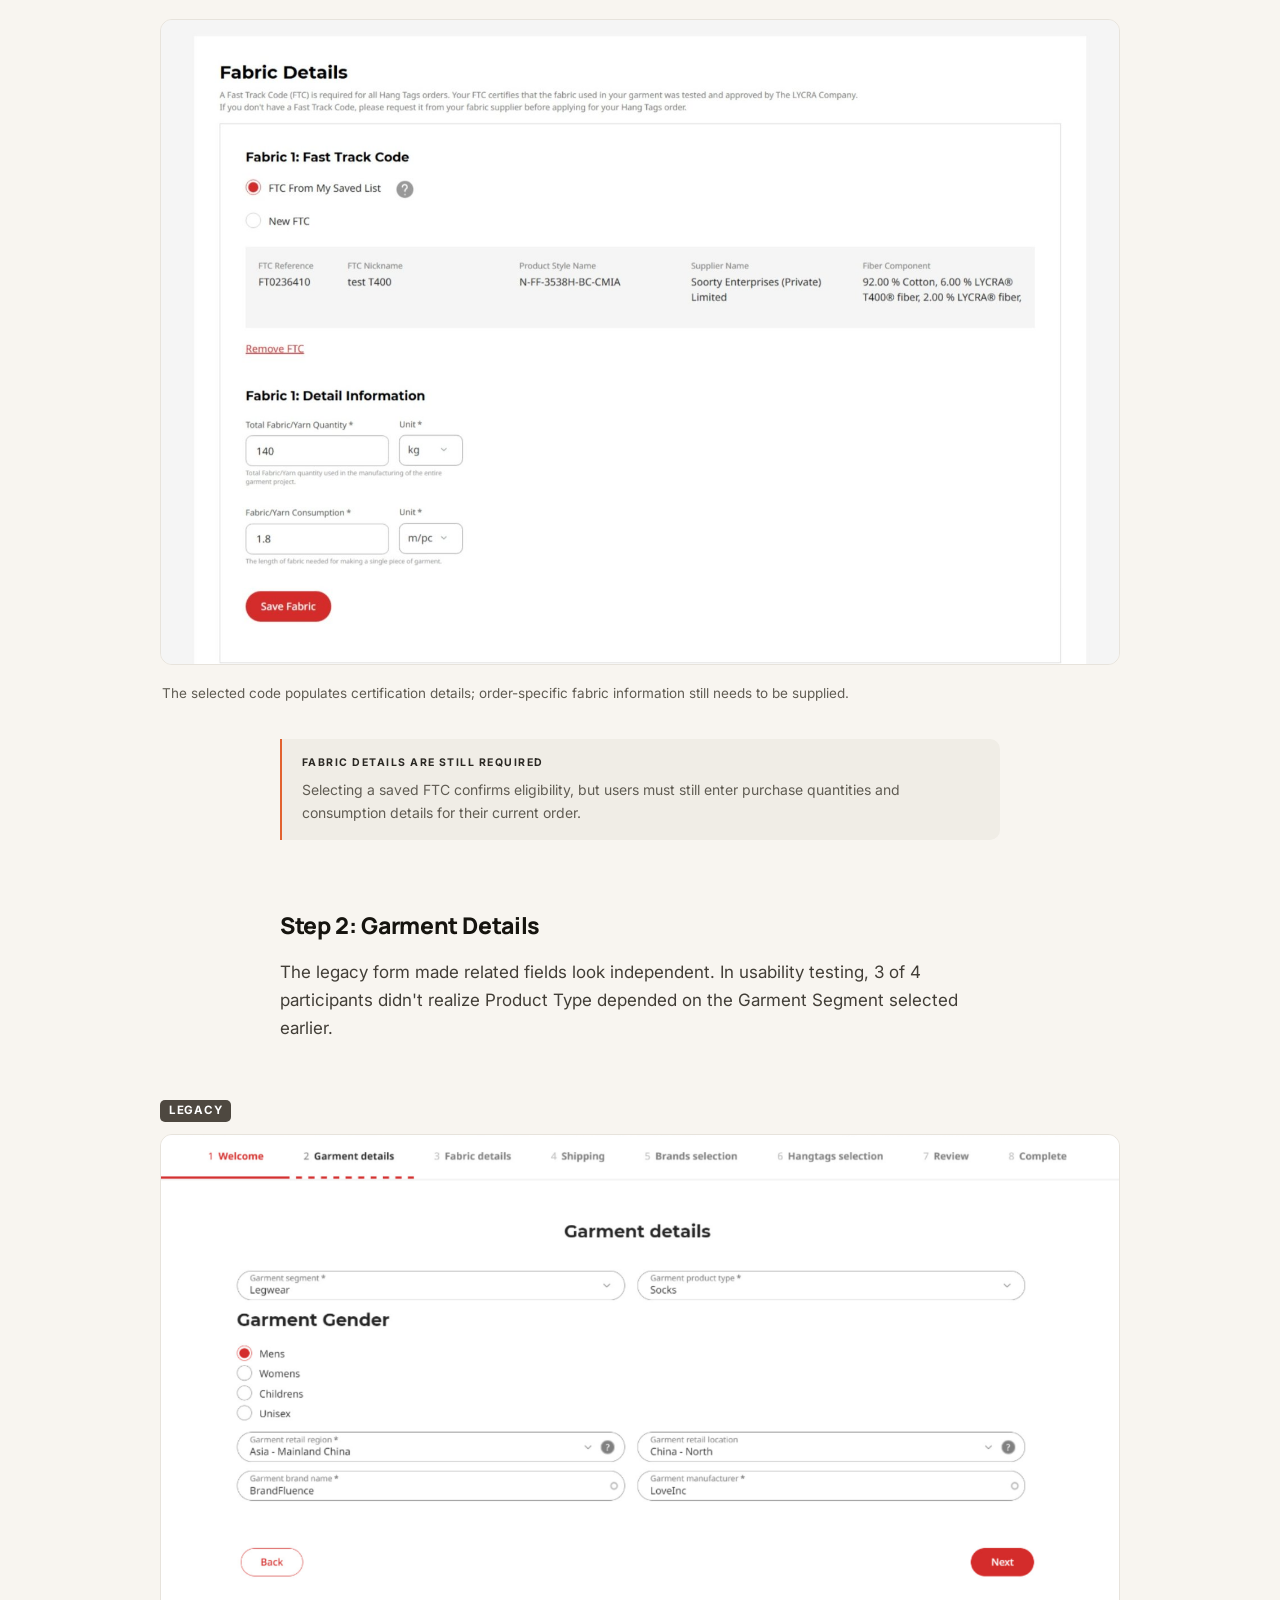
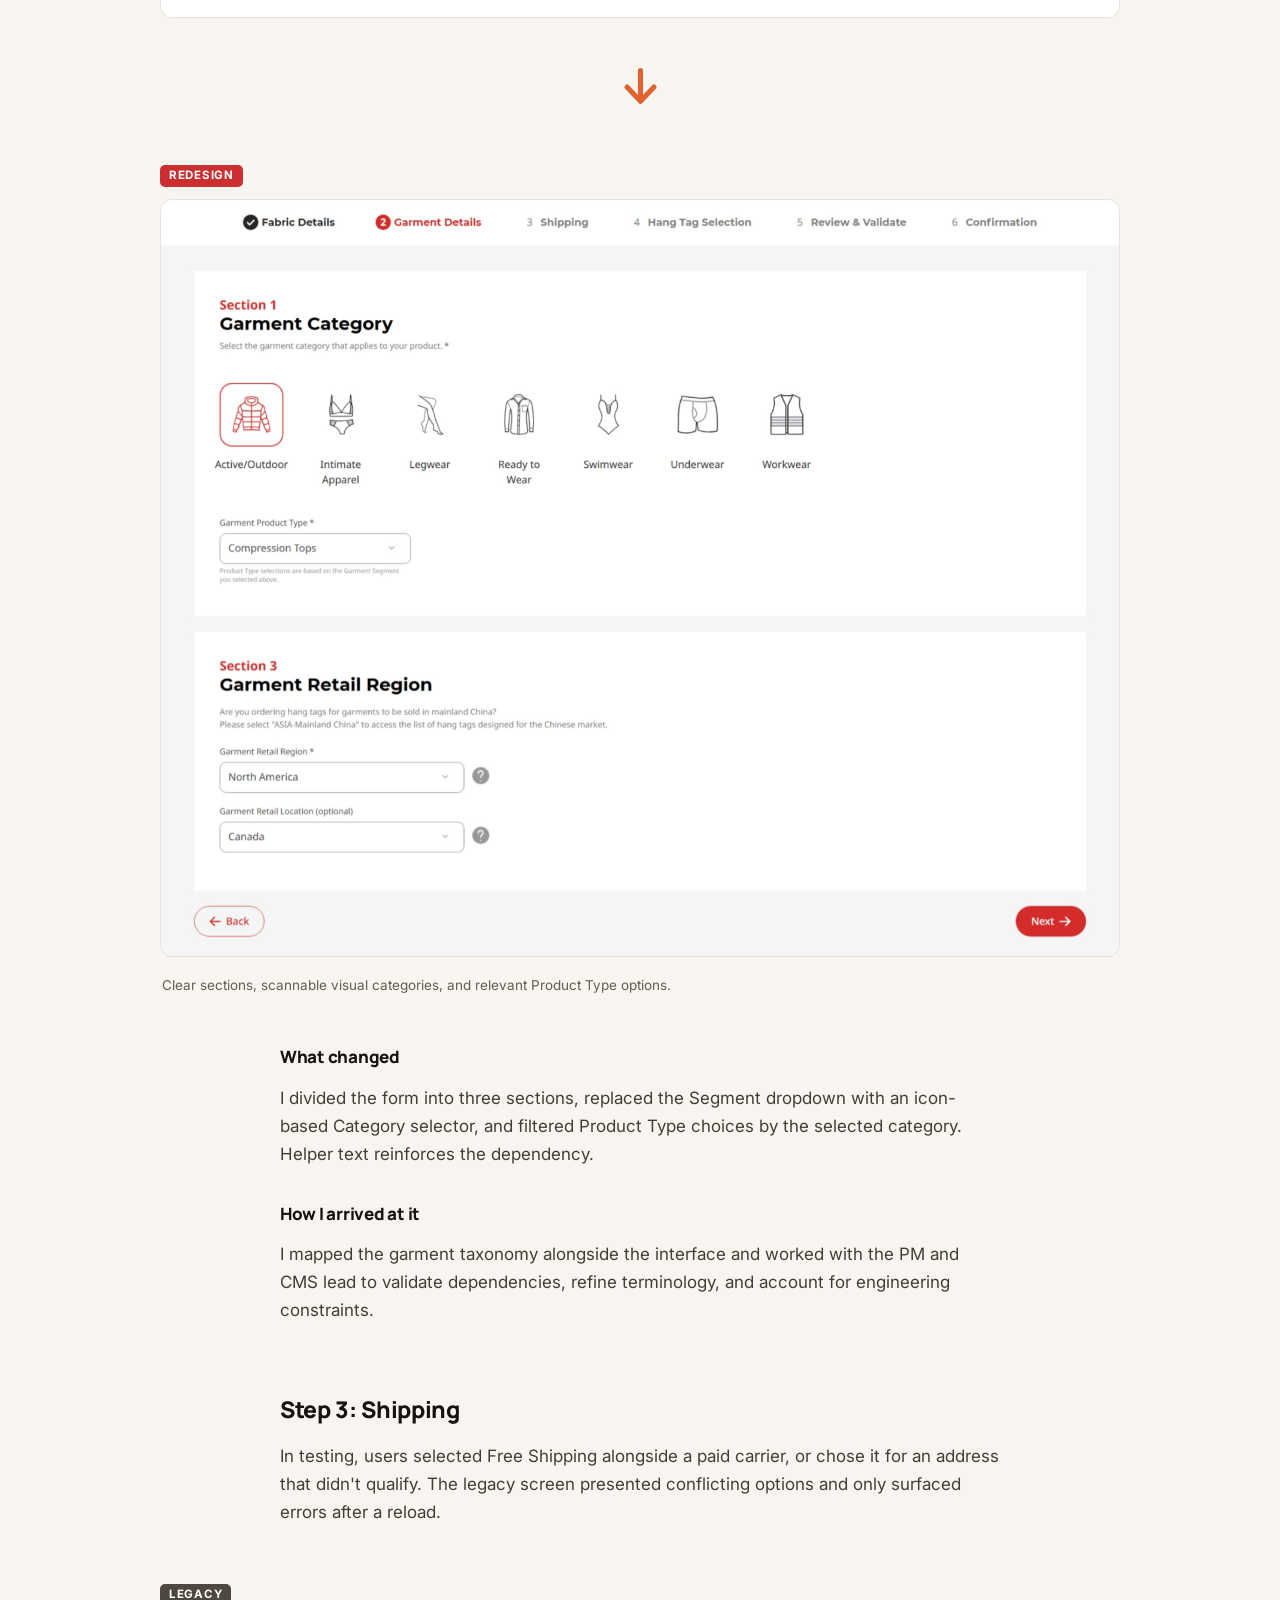
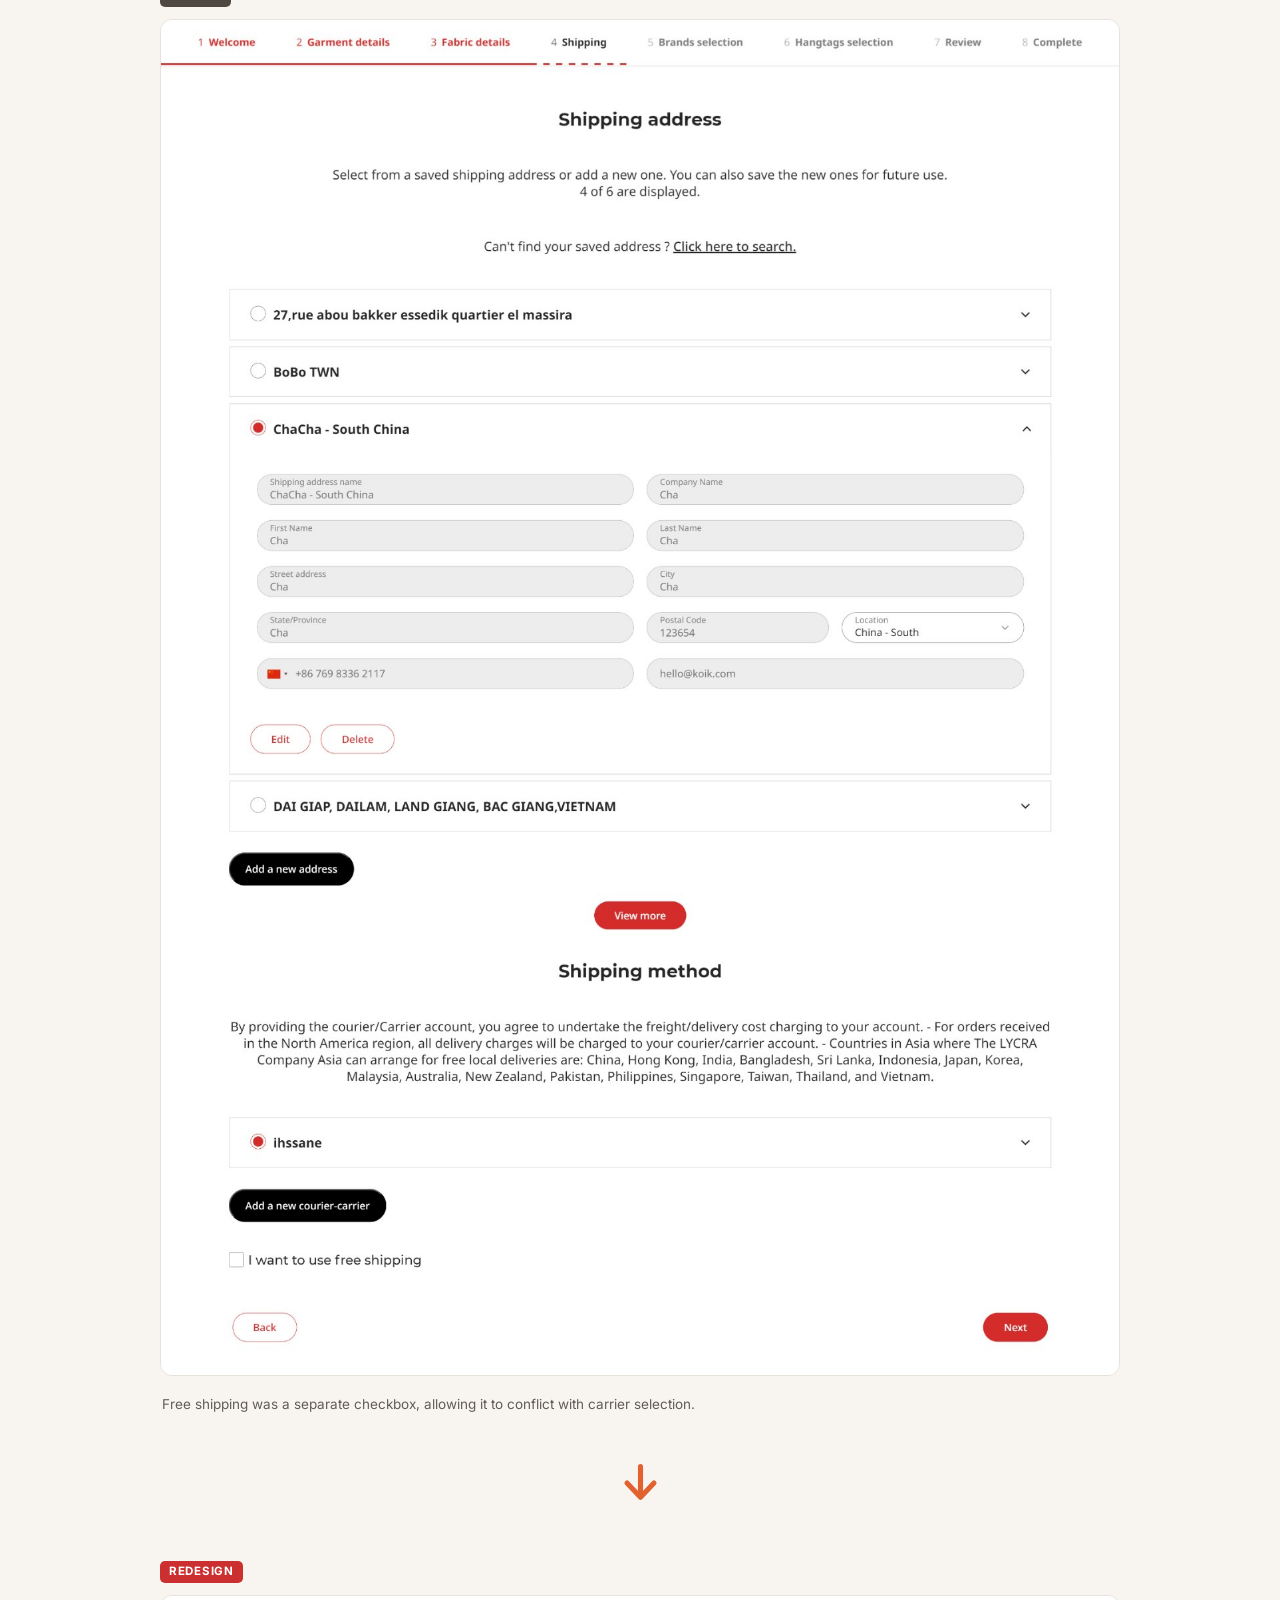
==== commit cc89069e: "Add files via upload" ====
--- a/case-study-2/index.html
+++ b/case-study-2/index.html
@@ -28,8 +28,7 @@
   <header class="hero">
     <div class="hero-inner">
       <h1>Order Hang Tags — Refactor</h1>
-      <p class="deck" style="font-weight: 400; line-height: 1.5; color: #66625B; font-size: 24px">An end-to-end redesign that streamlines how brands and garment manufacturers order LYCRA® branded hang tags</p>
-
+      <p class="deck" style="font-weight: 400; line-height: 1.5; color: #66625B; font-size: 24px">An end-to-end redesign that streamlines how brands and garment manufacturers order LYCRA-branded hang tags.</p>
       <figure class="fig herofig fig-bleed" id="fig-1" data-fig="1" style="margin-bottom:56px">
         <img class="fig__img" src="assets/fig-01-hero.jpg" alt="Redesigned Order Hang Tags — Fabric Details screen with the saved Fast Track Code list" />
       </figure>
@@ -44,31 +43,32 @@
         <div class="meta__item">
           <span class="meta__label" style="letter-spacing: 0.7px">My Role</span>
           <p class="meta__title" style="font-size: 15px">Sole UX/UI Designer</p>
-          <div class="meta__body"><p>Original IA, interaction, and visual design</p></div>
+          <div class="meta__body"><p>Original IA, interaction and visual design</p></div>
         </div>
         <div class="meta__item">
           <span class="meta__label">Team</span>
           <div class="meta__body">
-            <p><strong>PM</strong> — Project requirements and process rules</p>
-            <p><strong>CMS Lead</strong> — Legacy audit and input-field architecture</p>
-            <p><strong>CI&amp;T</strong> — Development team, Brazil</p>
+            <p><strong>PM</strong> / requirements and process rules</p>
+            <p><strong>CMS Lead</strong> / legacy audit and input-field architecture</p>
+            <p><strong>CI&amp;T</strong> / development team in Brazil</p>
           </div>
         </div>
         <div class="meta__item">
           <span class="meta__label">Platform</span>
-          <p class="meta__title" style="font-size: 15px">LYCRA ONE™ portal</p>
-          <div class="meta__body"><p>B2B, web — desktop and mobile</p></div>
+          <p class="meta__title" style="font-size: 15px">LYCRA ONE portal</p>
+          <div class="meta__body"><p>B2B web, desktop and mobile</p></div>
         </div>
       </div>
       <div class="timeline">
         <h3 class="h3" style="margin:0 0 10px">Timeline</h3>
-        <p style="margin:0">This project ran from February 2024 – March 2025 and took a three-phase approach.</p>
+        <p style="margin:0">February 2024 through March 2025, across three phases.</p>
       </div>
       <div class="phases">
-        <div class="phase"><span class="phase__label">Discovery &amp; design</span><p class="phase__date">Feb – Jul 2024</p><p>Testing of the legacy flow, months of step-by-step revisions shared with PM and CMS Lead.</p></div>
-        <div class="phase"><span class="phase__label">Launch</span><p class="phase__date">Jul 2024</p><p>The 5-step flow shipped, with a feedback module built into the confirmation page.</p></div>
-        <div class="phase"><span class="phase__label">Measurement &amp; synthesis</span><p class="phase__date">Jul 2024 – Mar 2025</p><p>Collected over 623 responses from real users over 8 months.</p></div>
-      </div>
+        <div class="phase"><span class="phase__label">Discovery &amp; design</span><p class="phase__date">Feb – Jul 2024</p><p>Tested the legacy flow and iterated with product and CMS partners.</p></div>
+        <div class="phase"><span class="phase__label">Launch</span><p class="phase__date">Jul 2024</p><p>Redesigned five-step flow shipped with embedded feedback.</p></div>
+        <div class="phase"><span class="phase__label">Measurement</span><p class="phase__date">Jul 2024 – Mar 2025</p><p>623 post-launch responses collected over eight months.</p></div>
+      </div>
+      <div style="margin:56px 0 0"><h3 class="h3" style="font-size:17px;margin:0 0 10px">The Impact</h3><p style="margin:0">45% faster task completion in directional testing, with 88% positive feedback across 623 post-launch responses.</p></div>
     </div>
   </section>
 
@@ -76,17 +76,14 @@
   <section class="section">
     <div class="wrap">
       <h2 class="h2">How the system works</h2>
-      <p>A <b>LYCRA® hang tag</b> is the <b>branded label</b> attached to finished garments (by brands like Lululemon or Under Armour) that certifies the fabric contains genuine LYCRA® fiber. To order them, a customer needs a <b>Fast Track Code (FTC)</b>, which proves their fabric was tested and approved.</p>
-    </div>
-
+      <p>A LYCRA hang tag is the branded label attached to finished garments by brands such as Lululemon or Under Armour. It certifies that the fabric contains genuine LYCRA fiber. To order tags, customers need a <b>Fast Track Code (FTC)</b> showing that their fabric was tested and approved.</p>
+    </div>
     <div class="wrap">
       <img src="assets/lycra-hang-tag-2.jpg" alt="LYCRA T400 hang tag on denim" style="max-width:440px;width:100%;margin:28px auto 0;display:block;border-radius:16px;" />
     </div>
-
     <figure class="fig fig-bleed" id="fig-2" data-fig="2">
       <img class="fig__img" src="assets/fig-02-process.png" alt="5-step process — Get Fast Track Code, Start Your Order, Verify Your Code, Provide Production Data, Submit & Receive Tags" style="border:none;border-radius:0;max-width:840px;margin:0 auto;" />
     </figure>
-
     <div class="wrap" style="margin-bottom:-28px">
       <div class="note" style="margin-top:36px;max-width:720px;margin-left:auto;margin-right:auto;">
         <span class="note-label">Two entry points</span>
@@ -95,25 +92,24 @@
     </div>
   </section>
 
-  <!-- ============ OVERVIEW ============ -->
+  <!-- ============ THE PROBLEM ============ -->
   <section class="section">
     <div class="wrap">
       <h2 class="h2">The Problem</h2>
-      <p>Order Hang Tags was <b>the most-used flow</b> on the LYCRA ONE™ portal, yet it made users fight the system for every order. That combination of <b>high volume</b> and <b>high friction</b> is what secured the budget and made this a priority. Senior stakeholders consistently heard the same frustration from brands looking to place routine orders.</p>
-      <p>As the sole UX/UI designer, my challenge was to redesign the experience within strict technical constraints—condensing the flow from 7 steps to 5 and eliminating friction at each step.</p>
+      <p>Order Hang Tags was <b>the most-used flow</b> on the LYCRA ONE portal, yet users struggled to complete routine orders. The combination of <b>high volume and high friction</b> made the redesign a business priority, as stakeholders consistently heard frustrations from brands using the system.</p>
+      <p>As the sole UX/UI designer, my challenge was to simplify the experience within strict technical constraints, reducing the flow from seven steps to five while eliminating friction throughout.</p>
     </div>
   </section>
 
   <!-- ============ DISCOVERY & RESEARCH ============ -->
   <section class="section">
     <div class="wrap">
-      <p class="section-kicker">The legacy flow</p>
-      <h2 class="h2">Discovery and research</h2>
-
-      <p>The legacy flow ran 7 interface steps across 8 separate page loads. At about 6 seconds per load, the page transitions alone added nearly 1-minute of waiting to a routine order.</p>
-
+      <p class="section-kicker">Discovery &amp; Research</p>
+      <h2 class="h2">The Legacy Flow</h2>
+      <p>The legacy flow ran seven interface steps across eight separate page loads. At approximately six seconds per load, page transitions alone added nearly a minute of waiting to a routine order.</p>
       <h3 class="h3" style="margin-top:26px">Testing with no budget</h3>
-      <p>With no budget for formal usability testing, I ran guerrilla usability sessions with 4 participants using realistic test data: a sample Fast Track Code, purchase quantities, dispersion figures, a shipping address, and shipping method. I timed each session and noted where users got lost. Since these weren't real brand clients, I used their feedback to diagnose layout and flow issues rather than to evaluate any industry-specific details.</p>
+      <p>With no budget for formal usability testing, I conducted guerrilla usability sessions with four participants using realistic test data: a sample FTC, purchase quantities, fabric consumption figures, a shipping address, and shipping method.</p>
+      <p>I timed each session and observed where participants struggled. Since they weren't actual brand customers, I used their feedback to diagnose layout and interaction issues rather than evaluate industry-specific requirements.</p>
     </div>
 
     <div class="fig-bleed">
@@ -131,47 +127,44 @@
           <img class="fig__img" src="assets/testing-04.jpg" alt="Remote moderated session recording of the legacy Fabric details step" style="aspect-ratio:16/10;object-fit:cover;object-position:85% center;width:100%;display:block;border-radius:12px" />
         </figure>
       </div>
+      <p class="figcap" style="max-width:720px;margin-left:auto;margin-right:auto">Guerrilla usability sessions and remote testing of the legacy workflow.</p>
     </div>
 
     <div class="wrap">
       <h3 class="h3" style="margin-top:56px">What I found</h3>
       <div class="optiongrid optiongrid--plain">
-        <div class="optiongrid__item"><h4>Hidden field dependencies</h4><p>Garment Segment and Garment Product Type were not visibly connected, so users did not know one depended on the other.</p></div>
-        <div class="optiongrid__item"><h4>Delayed validation</h4><p>Errors surfaced only after a full page reload, so users discovered mistakes after a six-second wait.</p></div>
-        <div class="optiongrid__item"><h4>Conflicting shipping options</h4><p>Multiple shipping options could both be selected. Users chose “Free Shipping” alongside a paid carrier, or even when their address did not qualify.</p></div>
-        <div class="optiongrid__item"><h4>Dead-end tag eligibility</h4><p>Available tags depend on criteria entered across several steps. Users could complete the whole flow only to reach the end and find no tags matched their combination.</p></div>
-      </div>
-
+        <div class="optiongrid__item"><h4>Hidden field dependencies</h4><p>Garment Segment and Product Type appeared unrelated, leaving users unaware that one depended on the other.</p></div>
+        <div class="optiongrid__item"><h4>Delayed validation</h4><p>Errors appeared only after a full page reload, so users discovered mistakes after a six-second wait.</p></div>
+        <div class="optiongrid__item"><h4>Conflicting shipping options</h4><p>Users could select free shipping alongside a paid carrier, even if their address was ineligible.</p></div>
+        <div class="optiongrid__item"><h4>Dead-end tag eligibility</h4><p>Tag availability depended on information entered across several steps, leaving some users with no valid tags at the end.</p></div>
+      </div>
       <h3 class="h3">The diagnosis</h3>
-      <p>The legacy flow failed in 2 fundamental ways:</p>
+      <p>The legacy flow failed in two fundamental ways:</p>
       <div class="stackcard">
-        <div class="stackcard__item"><h4>1. State management</h4><p>Fields didn't communicate with each other, which let users make conflicting choices.</p></div>
-        <div class="stackcard__item"><h4>2. Feedback timing</h4><p>The system only surfaced errors after a painful six-second reload, instead of catching them in the moment.</p></div>
+        <div class="stackcard__item"><h4>1. State management</h4><p>Fields didn't communicate their dependencies, allowing conflicting or invalid selections.</p></div>
+        <div class="stackcard__item"><h4>2. Feedback timing</h4><p>Errors surfaced only after a six-second page reload instead of being prevented or caught immediately.</p></div>
       </div>
     </div>
   </section>
 
   <!-- ============ DESIGN & SOLUTION ============ -->
-  <section class="section section--airy">
+  <section class="section section--airy" style="padding-top:56px">
     <div class="wrap">
       <h2 class="h2">Design &amp; solution</h2>
-      <p>The redesign reduced 7 steps to 5 and rebuilt every step visually and structurally.</p>
-
+      <p>The redesign reduced seven steps to five, rebuilding every step visually and structurally.</p>
       <h3 class="h3" style="margin-top:26px">The single biggest constraint</h3>
-      <p>The platform couldn't save progress, so orders had to be completed all in one-go. If a user closed the tab, timed out, or stepped away to track down a spec sheet, the order was gone and users were forced to restart from step one. Supporting save-and-resume meant rebuilding the backend, which was out of scope.</p>
-      <p>The design challenge was how to make the single-session flow more feasible and forgiving, while making it fast enough to actually complete in one sitting.</p>
+      <p>The platform couldn't save progress, so orders had to be completed in one session. If users closed the tab, timed out, or stepped away to find a missing specification, the order was lost and they had to restart.</p>
+      <p>Supporting save-and-resume meant rebuilding the backend, which was outside the project scope. The challenge was to make a single-session flow faster and more forgiving, without changing the underlying architecture.</p>
       <div class="approach">
         <span class="approach__label">How I designed around it</span>
         <ul>
-          <li>The Welcome popup front-loads requirements so users gather everything before starting.</li>
-          <li>Saved FTC and saved address lists minimize the chance a user has to stop, leave, and lose their session.</li>
-          <li>Preserving back-navigation (from the legacy experience) and in-session editing means a mistake on an earlier step is not fatal.</li>
+          <li><b>Front-load requirements.</b> A Welcome popup explains what users need before starting.</li>
+          <li><b>Reuse saved information.</b> Saved FTCs and addresses reduce repetitive work and interruptions.</li>
+          <li><b>Preserve flexibility.</b> Back-navigation and in-session editing let users fix earlier selections without restarting.</li>
         </ul>
       </div>
-
-      <h3 class="h3" style="margin-top:64px">The messy thinking</h3>
-      <p>The consolidation was not a solo exercise. Over several months, Enrique (business requirements), Sohail (CMS and data constraints), and I worked through every step on a <b style="font-weight: 400">shared Miro board</b>. Each page went through several revisions before the structure settled. The annotated boards shown in this section show the working process that led to the redesign of each step.</p>
-
+      <h3 class="h3" style="margin-top:64px">Working through the complexity</h3>
+      <p>Over several months, Enrique (business requirements), Sohail (CMS and data constraints), and I worked through every step on a shared Miro board. We mapped legacy screens, debated which fields to keep, remove, or combine, and explored user states before finalizing the structure.</p>
       <div class="carousel" id="miro-carousel" role="group" aria-roledescription="carousel" aria-label="Miro working boards" tabindex="0">
         <div class="carousel__frame">
         <div class="carousel__viewport">
@@ -193,12 +186,11 @@
           <svg viewBox="0 0 24 24" fill="none" stroke="currentColor" stroke-width="2.4" stroke-linecap="round" stroke-linejoin="round"><path d="M9 6l6 6-6 6"/></svg>
         </button>
         </div>
-        <figcaption class="figcap" style="font-size: 14px"><b>Click arrows to see more images.</b> Legacy screenshots, sticky-note debates over which fields to keep, cut, or merge, and multiple user states mapped per step.</figcaption>
+        <figcaption class="figcap" style="font-size: 14px">Annotated legacy screens, sticky-note debates, and user-state explorations informed the design of each step.</figcaption>
       </div>
 
       <h3 class="h3">7 steps, cut down to 5</h3>
-      <p>2 consolidations drove the reduction, each removing a full page load on a six-second backend and simplifying information input.</p>
-
+      <p>Two consolidations removed full page loads: Welcome became a popup, and brand selection was merged with hang tag selection. Fabric Details also moved to the beginning so the required FTC comes first.</p>
       <!-- Step 0/1 -->
       <div class="fig-bleed stepdia">
         <div class="stepdia__panel">
@@ -228,8 +220,13 @@
         </div>
       </div>
 
-      <h3 class="h3">Step 0 / 1 — Welcome &amp; Fabric Details</h3>
-      <p>The flow was <b>reordered to open with Fabric Details/ FTC.</b> In the legacy experience, Garment Details came first, yet the Fast Track Code (the requirement that gates the entire order) sat 2 steps back in Fabric Details. Without it, the backend can't recall the certified fabric. Leading with Fabric Details puts that dependency first.</p>
+      <p class="figcap">Legacy and redesigned workflows. Confirmation remains the completion screen in both.</p>
+
+      <!-- Step 0/1 -->
+      <h3 class="h3">Step 0/1: Welcome &amp; Fabric Details</h3>
+      <p>Every order required an FTC, but the legacy flow asked for Garment Details first and buried fabric verification two steps later. I reordered the experience around this dependency and made it easier for returning users to reuse a code.</p>
+      <h3 class="h3" style="font-size:17px;margin:52px 0 16px">Remove an unnecessary page load</h3>
+      <p>The legacy Welcome page collected no input. I moved the same instructions into a popup over Fabric Details, so users could continue directly into the first step.</p>
     </div>
 
     <div class="fig-bleed">
@@ -237,63 +234,49 @@
         <figure class="fig" id="fig-5" data-fig="5">
           <span class="microlabel">Legacy</span>
           <img class="fig__img" src="assets/fig-05-legacy-welcome.jpg" alt="Legacy Welcome screen: a full page listing the six requirements needed to order hang tags, with a Start your hangtag order button." style="border-radius:12px" />
+          <figcaption class="figcap">Separate page for instructions only.</figcaption>
         </figure>
         <figure class="fig" id="fig-6" data-fig="6">
           <span class="microlabel microlabel--redesign">Redesign</span>
           <img class="fig__img" src="assets/fig-06-welcome-popup.jpg" alt="Redesigned Step 1: the same requirements list appears as a dismissible popup over the Fabric Details step." style="border-radius:12px" />
+          <figcaption class="figcap">Pop-up without an extra page load.</figcaption>
         </figure>
       </div>
     </div>
 
     <div class="wrap">
-
-      <div class="fig-bleed">
-        <h3 class="h3" style="font-size:17px;margin:14px 0 14px">Cut the page-load tax</h3>
-        <p>The flow opened on a static Welcome screen that gathered no input. The same instructions were moved into a popup over the first input screen. Hit "Continue" and you're already on Step 1.</p>
-      </div>
-
+      <h3 class="h3" style="font-size:17px;margin:52px 0 16px">Recognition over recall</h3>
+      <p>Returning users previously had to retrieve and retype a seven-character FTC. I added a saved-code list alongside the option to enter a new code, prioritizing the most common returning-user path.</p>
     </div>
 
     <figure class="fig fig-bleed" id="fig-7" data-fig="7">
       <span class="microlabel">Legacy</span>
       <img class="fig__img" src="assets/fig-07-legacy-fabric-details-v7.jpg" alt="Legacy Fabric details step: a single Fast Track Code field with an Apply button, and the returned fabric row below it." style="border-radius:12px" />
-      <figcaption class="figcap" style="max-width:none;margin-bottom:34px">
-        <h3 class="h3" style="font-size:17px;margin:0 0 14px">Recognition over recall</h3>
-        <p style="margin:0">Our users were overwhelmingly repeat customers, reordering against codes they'd used many times. Yet the legacy page gave them no way to see a prior code. The only viable path was to retype the full 7-character code and press Apply. This added unnecessary cognitive load on users.</p>
-      </figcaption>
-    </figure>
-
-    <div class="wrap">
-      <div class="stepdia__arrow" style="margin:48px 0 50px" aria-hidden="true">
-        <svg viewBox="0 0 26 27" width="39" height="40.5"><path d="M13 3 L13 22.5 M4 14 L13 23.5 L22 14" fill="none" stroke="currentColor" stroke-width="3.4" stroke-linecap="round" stroke-linejoin="round"></path></svg>
-      </div>
-    </div>
-
-    <figure class="fig fig-bleed" id="fig-8" data-fig="8">
+      <figcaption class="figcap">Users re-entered a code, even if they had used the same certified fabric before.</figcaption>
+    </figure>
+
+    <div class="stepdia__arrow" style="margin:48px 0 50px" aria-hidden="true"><svg viewBox="0 0 26 27" width="39" height="40.5"><path d="M13 3 L13 22.5 M4 14 L13 23.5 L22 14" fill="none" stroke="currentColor" stroke-width="3.4" stroke-linecap="round" stroke-linejoin="round"></path></svg></div>
+
+    <figure class="fig fig-bleed" id="fig-9" data-fig="9">
       <span class="microlabel microlabel--redesign">Redesign</span>
-      <img class="fig__img" src="assets/fig-08-two-paths.jpg" alt="Redesigned Step 1 Fabric Details: two radio options, FTC From My Saved List and New FTC, with a tooltip explaining the saved-list option." style="border-radius:12px" />
-      <figcaption class="figcap"><b>Frame 01.</b> User presented with 2 paths</figcaption>
-    </figure>
-
-    <figure class="fig fig-bleed" id="fig-9" data-fig="9">
       <img class="fig__img" src="assets/fig-09-saved-list-v5.jpg" alt="Redesigned Step 1 with FTC From My Saved List selected: a table of saved codes showing FTC Reference, Nickname, Product Style Name, Supplier Name, and Fiber Component." style="border-radius:12px" />
-      <figcaption class="figcap"><b>Frame 02.</b> Return user selects a previously saved FTC</figcaption>
+      <figcaption class="figcap">Previously saved codes can be recognized and selected rather than recalled and retyped.</figcaption>
     </figure>
 
     <figure class="fig fig-bleed" id="fig-10" data-fig="10">
       <img class="fig__img" src="assets/fig-10-fabric-details-v4.jpg" alt="Redesigned Step 1 after applying a saved code: the chosen fabric row, a Remove FTC link, and Fabric Detail Information fields for quantity and consumption." style="border-radius:12px" />
-      <figcaption class="figcap"><b>Frame 03.</b> User completes the order details.</figcaption>
-    </figure>
-
-    <div class="wrap">
-      <h3 class="h3" style="font-size:17px;margin:56px 0 16px">Fabric details are still required</h3>
-      <p>Selecting a saved code doesn't skip the fabric fields: The FTC proves the fabric qualifies, but not how it's used in this order. The fabric details (purchase quantity, consumption per garment) are what tie the certified fabric to the actual order, and the portal needs them before it can produce a tag.</p>
-
-      <div class="hl"><span class="hl__label" style="font-size: 16px">Why it’s better</span><p style="font-size: 16px">The gating requirement is confronted first, so users without a code find out before investing effort. And the repeat user lands straight on the fastest path to their most common action: recognizing and selecting a saved code instead of recalling and retyping one.</p></div>
+      <figcaption class="figcap">The selected code populates certification details; order-specific fabric information still needs to be supplied.</figcaption>
+    </figure>
+
+    <div class="wrap">
+      <div class="note" style="margin-top:36px">
+        <span class="note-label">Fabric details are still required</span>
+        <p>Selecting a saved FTC confirms eligibility, but users must still enter purchase quantities and consumption details for their current order.</p>
+      </div>
 
       <!-- Step 2 -->
-      <h3 class="h3">Step 2 — Garment Details</h3>
-      <p>The Garment Details screen presented every field in a single undifferentiated block and gave no indication that fields were related. 3 of 4 test users did not realize <b>Product Type</b> options depended on the <b>Garment Segment</b> selected previously.</p>
+      <h3 class="h3">Step 2: Garment Details</h3>
+      <p>The legacy form made related fields look independent. In usability testing, 3 of 4 participants didn't realize Product Type depended on the Garment Segment selected earlier.</p>
     </div>
 
     <figure class="fig fig-bleed" id="fig-11a" data-fig="11a">
@@ -301,122 +284,87 @@
       <img class="fig__img" src="assets/fig-11-legacy-garment-details.jpg" alt="Legacy Step 2 Garment Details: every field in a single undifferentiated block, with Garment Segment and Garment Product Type dropdowns side by side." style="border-radius:12px" />
     </figure>
 
-    <div class="stepdia__arrow" style="margin:48px 0 50px" aria-hidden="true">
-      <svg viewBox="0 0 26 27" width="39" height="40.5"><path d="M13 3 L13 22.5 M4 14 L13 23.5 L22 14" fill="none" stroke="currentColor" stroke-width="3.4" stroke-linecap="round" stroke-linejoin="round"></path></svg>
-    </div>
+    <div class="stepdia__arrow" style="margin:48px 0 50px" aria-hidden="true"><svg viewBox="0 0 26 27" width="39" height="40.5"><path d="M13 3 L13 22.5 M4 14 L13 23.5 L22 14" fill="none" stroke="currentColor" stroke-width="3.4" stroke-linecap="round" stroke-linejoin="round"></path></svg></div>
 
     <figure class="fig fig-bleed" id="fig-11b" data-fig="11b">
       <span class="microlabel microlabel--redesign">Redesign</span>
       <img class="fig__img" src="assets/fig-12-redesign-garment-details-v2.jpg" alt="Redesigned Step 2 Garment Details: sections for Garment Category (icon-based selector) and Garment Retail Region, with a Product Type dropdown that explains its dependency on the category selected above." style="border-radius:12px" />
-      <figcaption class="figcap"><b>Dependent fields.</b> Sectioned structure helps user understand the relationship between fields.</figcaption>
-    </figure>
-
-    <div class="wrap">
-      <h3 class="h3" style="font-size:17px;margin:52px 0 16px">The thinking</h3>
-      <p>I worked this step from the real data model: garment taxonomy spreadsheets sat beside the screens on the board, an engineering constraint on character limits was captured directly in the working notes, and the terminology shift from “Segment” to “Category” was decided live. The dependent-field behavior was genuinely collaborative; my early designs went through real back-and-forth with Enrique and Sohail, who pushed on how the dependencies should work and suggested ways to make them more efficient and logical from a systems and data standpoint. The final behavior reflects that input, not just my first draft.</p>
-      <h3 class="h3" style="font-size:17px;margin:52px 0 16px">The redesign</h3>
-      <p>The screen was restructured into 3 clear sections, the segment dropdown was replaced with a scannable icon-based category selector, and explicit microcopy (“Product Type selections are based on the Garment Segment you selected above”) made the dependency obvious. Product Type options also filter live based on the selected segment, so users only see relevant choices.</p>
-      <div class="hl"><span class="hl__label">Why it’s better</span><p>Sectioning chunks a previously flat, dense screen into digestible groups. The icon selector is faster to scan than a dropdown (recognition over recall again). And the field dependency that confused three of four testers is now explicit in both copy and live behavior.</p></div>
+      <figcaption class="figcap">Clear sections, scannable visual categories, and relevant Product Type options.</figcaption>
+    </figure>
+
+    <div class="wrap">
+      <h3 class="h3" style="font-size:17px;margin:52px 0 16px">What changed</h3>
+      <p>I divided the form into three sections, replaced the Segment dropdown with an icon-based Category selector, and filtered Product Type choices by the selected category. Helper text reinforces the dependency.</p>
+      <h3 class="h3" style="font-size:17px;margin:36px 0 16px">How I arrived at it</h3>
+      <p>I mapped the garment taxonomy alongside the interface and worked with the PM and CMS lead to validate dependencies, refine terminology, and account for engineering constraints.</p>
 
       <!-- Step 3 -->
-      <h3 class="h3">Step 3 — Shipping</h3>
-      <h3 class="h3" style="font-size:17px;margin:52px 0 16px">Legacy</h3>
-      <p>In testing, users made 2 kinds of shipping errors. Some selected “Free Shipping” alongside a paid carrier. Others selected free shipping when their address did not qualify, and only discovered the error after a reload. Both shared a root cause: the legacy screen showed every option at all times and used a checkbox for free shipping, so it could coexist with carrier selections.</p>
+      <h3 class="h3">Step 3: Shipping</h3>
+      <p>In testing, users selected Free Shipping alongside a paid carrier, or chose it for an address that didn't qualify. The legacy screen presented conflicting options and only surfaced errors after a reload.</p>
     </div>
 
     <figure class="fig fig-bleed" id="fig-12a" data-fig="12a">
       <span class="microlabel">Legacy</span>
       <img class="fig__img" src="assets/fig-13-legacy-shipping.jpg" alt="Legacy Step 3 Shipping: saved addresses in expandable rows, a shipping method list, and a separate free-shipping checkbox." width="1440" height="2037" style="border-radius:12px" />
-      <figcaption class="figcap"><b>Figure 13.</b> Legacy Step 4</figcaption>
-    </figure>
-
-    <div class="stepdia__arrow" style="margin:48px 0 50px" aria-hidden="true">
-      <svg viewBox="0 0 26 27" width="39" height="40.5"><path d="M13 3 L13 22.5 M4 14 L13 23.5 L22 14" fill="none" stroke="currentColor" stroke-width="3.4" stroke-linecap="round" stroke-linejoin="round"></path></svg>
-    </div>
+      <figcaption class="figcap">Free shipping was a separate checkbox, allowing it to conflict with carrier selection.</figcaption>
+    </figure>
+
+    <div class="stepdia__arrow" style="margin:48px 0 50px" aria-hidden="true"><svg viewBox="0 0 26 27" width="39" height="40.5"><path d="M13 3 L13 22.5 M4 14 L13 23.5 L22 14" fill="none" stroke="currentColor" stroke-width="3.4" stroke-linecap="round" stroke-linejoin="round"></path></svg></div>
 
     <figure class="fig fig-bleed" id="fig-12b" data-fig="12b">
       <span class="microlabel microlabel--redesign">Redesign</span>
       <img class="fig__img" src="assets/fig-14-redesign-shipping.jpg" alt="Redesigned Step 3 Shipping: Section 1 address choice as a radio group with a saved-address list, and Section 2 shipping method as a single radio group including Standard Shipping (Free)." width="1920" height="1898" style="border-radius:12px" />
-      <figcaption class="figcap"><b>Figure 14.</b> Redesigned Step 3, conditionally rendered free-shipping option.</figcaption>
-    </figure>
-
-    <div class="wrap">
-      <h3 class="h3" style="font-size:17px;margin:52px 0 16px">The thinking</h3>
-      <p>The board maps both the “from saved list” and “new address” paths, and debates whether the new courier/carrier entry should be a popup or an inline expanded section.</p>
-      <h3 class="h3" style="font-size:17px;margin:52px 0 16px">The redesign</h3>
-      <p>I rebuilt shipping so the interface only ever presents valid, non-conflicting choices:</p>
-      <ul class="list">
-        <li>Shipping method became a single radio group, making “Standard Shipping (Free)” and a paid carrier mutually exclusive. Selecting both is no longer possible.</li>
-        <li>“Standard Shipping (Free)” renders conditionally, appearing only when the address selected in Section 1 qualifies for free local delivery. Users with ineligible addresses never see the option, so they cannot select it and cannot get bounced back.</li>
-      </ul>
-      <div class="hl"><span class="hl__label">Why it’s better</span><p>The errors my testers hit are not validated against after the fact; they are structurally impossible, because invalid choices are never presented. This is the strongest form of error prevention: making the bad state unreachable.</p></div>
-    </div>
-
-    <div class="wrap">
+      <figcaption class="figcap">Shipping methods became mutually exclusive, with free shipping shown only for eligible addresses.</figcaption>
+    </figure>
+
+    <div class="wrap">
+      <h3 class="h3" style="font-size:17px;margin:52px 0 16px">Design decision: Prevent invalid states</h3>
+      <p>I mapped saved and new address paths with the team, then combined shipping methods into one radio group and tied free-shipping eligibility to the selected address. Invalid combinations are no longer presented, preventing errors before submission.</p>
 
       <!-- Step 4 -->
-      <h3 class="h3">Step 4 — Hang Tag Selection</h3>
-      <h3 class="h3" style="font-size:17px;margin:52px 0 16px">Legacy</h3>
-      <p>The flow split brand selection and hang tag selection across 2 separate pages, with the relationship between them invisible. A user picked a brand, waited through a reload, and saw a list of tags with no visible connection to the choice they had just made.</p>
+      <h3 class="h3">Step 4: Hang Tag Selection</h3>
+      <p>The legacy flow separated brand selection and hang tag selection into two pages. Users selected a brand, waited through a reload, then saw available tags without a visible connection to their previous choice.</p>
     </div>
 
     <figure class="fig fig-bleed" id="fig-13a" data-fig="13a">
-      <span class="microlabel">Legacy</span>
-      <div style="display:grid;grid-template-columns:minmax(0,1fr) minmax(0,1.9fr);gap:24px;align-items:start"><img class="fig__img" src="assets/fig-15a-legacy-brand.jpg" alt="Legacy Step 5 Brand Selection: three brand logos with checkboxes." width="1920" height="899" style="border-radius:12px" /><img class="fig__img" src="assets/fig-15b-legacy-hangtags.jpg" alt="Legacy Step 6 Hang Tag Selection: passcode field and a table of hang tag variants with quantity inputs." width="1600" height="1782" style="border-radius:12px" /></div>
-      <figcaption class="figcap"><b>Figure 15.</b> Legacy Brand Selection and Hang Tag Selection, split across 2 separate pages.</figcaption>
-    </figure>
-
-    <div class="stepdia__arrow" style="margin:48px 0 50px" aria-hidden="true">
-      <svg viewBox="0 0 26 27" width="39" height="40.5"><path d="M13 3 L13 22.5 M4 14 L13 23.5 L22 14" fill="none" stroke="currentColor" stroke-width="3.4" stroke-linecap="round" stroke-linejoin="round"></path></svg>
-    </div>
+      <span class="microlabel">Legacy / Two separate pages</span>
+      <div style="display:grid;grid-template-columns:minmax(0,1fr) minmax(0,1.9fr);gap:24px;align-items:start"><div><img class="fig__img" src="assets/fig-15a-legacy-brand.jpg" alt="Legacy Step 5 Brand Selection: three brand logos with checkboxes." width="1920" height="899" style="border-radius:12px" /><p class="figcap">1. Select a brand.</p></div><div><img class="fig__img" src="assets/fig-15b-legacy-hangtags.jpg" alt="Legacy Step 6 Hang Tag Selection: passcode field and a table of hang tag variants with quantity inputs." width="1600" height="1782" style="border-radius:12px" /><p class="figcap">2. Wait for a new page to select tags.</p></div></div>
+    </figure>
+
+    <div class="stepdia__arrow" style="margin:48px 0 50px" aria-hidden="true"><svg viewBox="0 0 26 27" width="39" height="40.5"><path d="M13 3 L13 22.5 M4 14 L13 23.5 L22 14" fill="none" stroke="currentColor" stroke-width="3.4" stroke-linecap="round" stroke-linejoin="round"></path></svg></div>
 
     <figure class="fig fig-bleed" id="fig-13b" data-fig="13b">
       <span class="microlabel microlabel--redesign">Redesign</span>
       <img class="fig__img" src="assets/fig-16-redesign-hangtags.jpg" alt="Redesigned Step 4 Hang Tag Selection: Section 1 Select Brand with brand logos, and Section 2 Select Hang Tags with a table of tags for the chosen brand." width="1920" height="1887" style="border-radius:12px" />
-      <figcaption class="figcap"><b>Figure 16.</b> Redesigned Step 4 — Select Brand and Select Hang Tags merged into 1 step, with tags populating from the brand chosen above.</figcaption>
-    </figure>
-
-    <div class="wrap">
-      <h3 class="h3" style="font-size:17px;margin:52px 0 16px">The thinking</h3>
-      <p>On the working board I added a custom-hang-tag passcode gate (a Yes/No question that reveals the passcode field only when needed, a 5th instance of conditional disclosure) and worked out how the tag list should respond dynamically to the brand chosen above it.</p>
-      <h3 class="h3" style="font-size:17px;margin:52px 0 16px">The redesign</h3>
-      <p>I merged the 2 pages into a single step with 2 sections: Select Brand, then Select Hang Tags, where the available tags populate based on the brand chosen above. This removed a page load and made the dependency legible: the user can see that their tag options are a direct result of their brand selection.</p>
-      <div class="hl"><span class="hl__label">Why it’s better</span><p>Every choice a user makes conditionally shapes what they see next, and the UI makes that cause-and-effect obvious (Selecting a saved FTC, address to free shipping, segment to product type, brand to hang tags, and the custom-tag passcode gate).</p></div>
+      <figcaption class="figcap">Brand and tag selection now share one screen; available tags update from the chosen brand.</figcaption>
+    </figure>
+
+    <div class="wrap">
+      <h3 class="h3" style="font-size:17px;margin:52px 0 16px">Design decision: Make dependencies visible</h3>
+      <p>I merged the two pages into one step so users could see how their brand choice determines the available tags. This eliminated a page load and clarified cause and effect. A custom-tag passcode field also appears only when applicable.</p>
 
       <!-- Step 5 / 6 -->
-      <h3 class="h3">Step 5 — Review &amp; Validate, Step 6 — Confirmation</h3>
-      <h3 class="h3" style="font-size:17px;margin:52px 0 16px">Legacy</h3>
-      <p>The legacy Review step hid shipping details behind dropdowns and treated the confirmation email as the order record: the confirmation page literally instructed users to print the email and mail it in with their fabric sample.</p>
+      <h3 class="h3">Steps 5 &amp; 6: Review &amp; Confirmation</h3>
+      <p>The legacy Review step hid shipping details behind dropdowns, while Confirmation instructed users to print and mail their order email with a fabric sample. I made shipping details visible during review and redesigned Confirmation to clarify what happens after submission.</p>
     </div>
 
     <figure class="fig fig-bleed" id="fig-14" data-fig="14">
       <span class="microlabel">Legacy</span>
       <img class="fig__img" src="assets/fig-17-legacy-confirmation-v2.jpg" alt="Legacy confirmation page: thank-you message asking users to print the email and mail it with a fabric sample, followed by order summary sections." width="1440" height="1961" style="border-radius:12px" />
-      <figcaption class="figcap"><b>Figure 17.</b> Legacy Review and Confirmation. The old confirmation told users to print and mail the email.</figcaption>
-    </figure>
-
-    <div class="stepdia__arrow" style="margin:48px 0 50px" aria-hidden="true">
-      <svg viewBox="0 0 26 27" width="39" height="40.5"><path d="M13 3 L13 22.5 M4 14 L13 23.5 L22 14" fill="none" stroke="currentColor" stroke-width="3.4" stroke-linecap="round" stroke-linejoin="round"></path></svg>
-    </div>
+      <figcaption class="figcap">Confirmation instructed users to print and mail an email, with limited guidance about the next steps.</figcaption>
+    </figure>
+
+    <div class="stepdia__arrow" style="margin:48px 0 50px" aria-hidden="true"><svg viewBox="0 0 26 27" width="39" height="40.5"><path d="M13 3 L13 22.5 M4 14 L13 23.5 L22 14" fill="none" stroke="currentColor" stroke-width="3.4" stroke-linecap="round" stroke-linejoin="round"></path></svg></div>
 
     <figure class="fig fig-bleed" id="fig-14b" data-fig="14b">
       <span class="microlabel microlabel--redesign">Redesign</span>
       <img class="fig__img" src="assets/fig-18-redesign-confirmation.jpg" alt="Redesigned confirmation page: order number, Next Steps block, hang tag selection summary, shipping details, and an optional feedback module." width="1440" height="2101" style="border-radius:12px" />
-      <figcaption class="figcap"><b>Figure 18.</b> Redesigned Review and Confirmation — shipping visible on load, the full order record on the page, and a clear “Next Steps” block.</figcaption>
-    </figure>
-
-    <div class="wrap">
-      <h3 class="h3" style="font-size:17px;margin:52px 0 16px">The thinking</h3>
-      <p>On the Review &amp; Validate board, sticky notes capture 3 deliberate decisions: shipping information should be clearly visible on page load (no dropdown), a document-upload affordance should encourage attachments, and a feedback module should be added to understand what could be improved. That feedback-module decision is the origin of this project's headline metric.</p>
-    </div>
-
-    <div class="wrap">
-      <h3 class="h3" style="font-size:17px;margin:52px 0 16px">The redesign</h3>
-      <p>The Review step kept its core structure as a final summary before submission, but I improved scannability by surfacing shipping details on page load, clarified the optional document upload, and consolidated the confirmation into a single clear action. The Confirmation page was modernized with a clear “Next Steps” block and status communication, replacing the legacy “print and mail” instruction with a reassuring overview of what happens next. The on-screen confirmation now carries the full order record, rather than pushing users to the email. The step navigation also marks completed steps with checkmarks, so progress is always visible.</p>
-    </div>
-
-    <div class="wrap">
-      <div class="hl"><span class="hl__label">Why it’s better</span><p>Shipping is legible at a glance, the order record lives on the page itself, next steps are clear and reassuring, and the embedded feedback module turned the final screen into an instrument for measuring the redesign's success.</p></div>
+      <figcaption class="figcap">A clearer order summary, visible shipping details, next steps, and an optional feedback module.</figcaption>
+    </figure>
+
+    <div class="wrap">
+      <h3 class="h3" style="font-size:17px;margin:52px 0 16px">Design decision: Turn confirmation into a feedback opportunity</h3>
+      <p>I worked with the team to improve order visibility, clarify next steps, and introduce an optional satisfaction survey. This created a way to evaluate the experience after launch, ultimately collecting 623 responses over eight months.</p>
     </div>
   </section>
 
@@ -424,89 +372,64 @@
   <section class="section section--airy">
     <div class="wrap">
       <h2 class="h2">Impact</h2>
-    </div>
-
+      <p>The redesigned flow launched in July 2024. I evaluated effectiveness through follow-up usability testing and post-launch user feedback.</p>
+    </div>
     <div class="wrap">
       <div class="stats" style="margin-top:36px">
-        <div class="stat">
-          <div class="stat__num">45<span class="unit">%</span></div>
-          <p class="stat__label">Faster completion</p>
-          <p class="stat__sub">Directional test, 7:48 → 4:15</p>
-        </div>
-        <div class="stat">
-          <div class="stat__num">7<span class="unit">→</span>5</div>
-          <p class="stat__label">Steps reduced</p>
-          <p class="stat__sub">Streamlined from 7 steps to 5</p>
-        </div>
-        <div class="stat">
-          <div class="stat__num">88<span class="unit">%</span></div>
-          <p class="stat__label">Positive feedback</p>
-          <p class="stat__sub">Among 623 post-launch responses</p>
-        </div>
-        <div class="stat">
-          <div class="stat__num">623</div>
-          <p class="stat__label">Responses</p>
-          <p class="stat__sub">Post-launch, collected over 8 months</p>
-        </div>
-      </div>
-    </div>
-
+        <div class="stat"><div class="stat__num">45<span class="unit">%</span></div><p class="stat__label">Faster completion</p><p class="stat__sub">7:48 to 4:15, directional test</p></div>
+        <div class="stat"><div class="stat__num">7<span class="unit">→</span>5</div><p class="stat__label">Steps reduced</p><p class="stat__sub">Two page loads eliminated</p></div>
+        <div class="stat"><div class="stat__num">88<span class="unit">%</span></div><p class="stat__label">Positive feedback</p><p class="stat__sub">548 of 623 responses</p></div>
+        <div class="stat"><div class="stat__num">623</div><p class="stat__label">Responses</p><p class="stat__sub">Collected over eight months</p></div>
+      </div>
+    </div>
     <div class="wrap" style="margin-top:56px">
-      <p>The redesigned flow launched in July 2024. I validated it 3 ways.</p>
-
-      <h3 class="h3">Task efficiency (directional)</h3>
-      <p>I re-ran the identical moderated protocol with the same 4 participants on the new flow. Average completion time dropped from 7:48 to 4:15, a reduction of roughly 45%. Just as importantly, they no longer got stuck on the friction points that had tripped them up on the legacy version. Same participants, same protocol, measured before and after. Small sample, so I treat the time figure as directional, but the direction was strong and the friction points were verifiably resolved.</p>
+      <h3 class="h3">Task efficiency</h3>
+      <p>I repeated the same moderated protocol with the original four participants. Average completion time dropped from 7:48 to 4:15, a 45% improvement. Friction points that had blocked participants on the legacy version no longer stopped them.</p>
       <div class="note">
-        <span class="note-label">Note on attribution</span>
-        <p>This reduction came from 2 changes landing together: the redesign cut the flow from 7 steps to 5, and engineering reduced page load times. The structural simplification was a direct driver, but not the only one.</p>
-      </div>
-
-      <h3 class="h3">User satisfaction (strong sample)</h3>
-      <p>I built an optional feedback module into the post-submission confirmation page (Good / Neutral / Poor, plus an open comment), which the CI&amp;T team wired to a spreadsheet. Over 8 months it collected 623 responses: 548 Good, 58 Neutral, 17 Poor, which is 88% positive. Because the survey appeared after submission, respondents had all completed an order, so the sample is self-selected and skews positive, which I weigh when interpreting the result.</p>
+        <p>With only four participants, this is a directional finding. The reduction reflects both the simplified workflow and faster page loads, rather than design changes alone.</p>
+      </div>
+      <h3 class="h3">Post-launch satisfaction</h3>
+      <p>The optional survey on the Confirmation page let customers rate their experience Good, Neutral, or Poor and leave comments. Over eight months it collected 623 responses: 548 Good, 58 Neutral, and 17 Poor.</p>
     </div>
 
     <figure class="fig fig-bleed" id="fig-18" data-fig="18">
-      <img class="fig__img" src="assets/fig-19-feedback-sheet-v3.jpg" alt="Feedback spreadsheet excerpt: first 40 responses with date, language, rating and comments." width="1200" height="675" style="border-radius:12px" /><div class="ratingbar" style="background:var(--card);border-radius:16px;padding:30px 32px 34px;margin-top:32px"><div style="display:flex;justify-content:space-between;align-items:baseline;gap:16px;flex-wrap:wrap;margin-bottom:22px"><span style="font-weight:400;font-size:18px;color:var(--ink)"><b style="color:#16140F">623 responses</b> over 8 months</span><div style="display:flex;gap:24px;flex-wrap:wrap;font-size:16px;font-weight:500;color:var(--ink)"><span style="display:flex;align-items:center;gap:8px"><i style="width:10px;height:10px;border-radius:2px;background:#2E8B57"></i>Good · 88%</span><span style="display:flex;align-items:center;gap:8px"><i style="width:10px;height:10px;border-radius:2px;background:#B8B1A6"></i>Neutral · 9%</span><span style="display:flex;align-items:center;gap:8px"><i style="width:10px;height:10px;border-radius:2px;background:#cc2f2f"></i>Poor · 3%</span></div></div><div style="display:flex;height:14px;border-radius:7px;overflow:hidden;gap:2px" role="img" aria-label="548 Good, 58 Neutral, 17 Poor"><span style="flex:548;background:#2E8B57"></span><span style="flex:58;background:#B8B1A6"></span><span style="flex:17;background:#cc2f2f"></span></div></div>
-    </figure>
-
-    <div class="wrap" style="margin-top:56px">
-      <h3 class="h3">Qualitative themes</h3>
-      <p>User comments mapped directly onto what I redesigned for: speed and simplicity.</p>
+      <div class="ratingbar" style="background:var(--card);border-radius:16px;padding:30px 32px 34px;margin-bottom:32px"><div style="display:flex;justify-content:space-between;align-items:baseline;gap:16px;flex-wrap:wrap;margin-bottom:22px"><span style="font-weight:400;font-size:18px;color:var(--ink)"><b style="color:#16140F">623 responses</b></span><span style="font-weight:400;font-size:16px;color:var(--ink)">8 months</span></div><div style="display:flex;height:14px;border-radius:7px;overflow:hidden;gap:2px" role="img" aria-label="548 Good, 58 Neutral, 17 Poor"><span style="flex:548;background:#2E8B57"></span><span style="flex:58;background:#B8B1A6"></span><span style="flex:17;background:#cc2f2f"></span></div></div>
+    
+      <img class="fig__img" src="assets/fig-19-feedback-sheet-v3.jpg" alt="Feedback spreadsheet excerpt: first 40 responses with date, language, rating and comments." width="1200" height="675" style="border-radius:12px" />
+      <figcaption class="figcap">Anonymized post-launch responses and accompanying written feedback.</figcaption>
+    </figure>
+
+    <div class="wrap">
+      <div class="note">
+        <p>The survey appeared after submission and participation was voluntary. Results therefore represent completed orders and self-selected respondents, not everyone who attempted to order.</p>
+      </div>
+      <h3 class="h3">What users said</h3>
+      <p>Comments frequently praised speed, simplicity, and ease of use.</p>
       <div class="quotes">
         <blockquote class="quote"><p>“Fast, simple, and easy to use, a great experience.”</p></blockquote>
         <blockquote class="quote"><p>“The new system is smooth, intuitive, and done in one go.”</p></blockquote>
         <blockquote class="quote"><p>“The ease of ordering they implemented is fantastic.”</p></blockquote>
       </div>
-      <p style="margin-top:24px;">Recurring positive themes across the open-text feedback:</p>
-      <ul class="list">
-        <li>Improved speed and efficiency of the system.</li>
-        <li>A simpler, more intuitive, more user-friendly ordering process.</li>
-        <li>Customer service praised for professionalism, clarity, and responsiveness.</li>
-        <li>A smooth experience with clear instructions and fast processing.</li>
-        <li>Quick select-and-submit of hang tag details called out as a major plus.</li>
-      </ul>
-
-      <h3 class="h3">Business impact</h3>
-      <p>I didn’t have access to support-ticket or fulfillment data, so this isn’t a measured result. But as the portal’s highest-volume flow, faster task times and structurally impossible invalid orders likely reduced downstream load: fewer abandoned orders, fewer support contacts from stuck users, and fewer incorrectly specified tag orders reaching fulfillment.</p>
-
-      <h3 class="h3">An honest read on the data</h3>
-      <p>A satisfaction number that high is only trustworthy if you also show what people complained about, and separating the friction I owned from the friction I didn't is part of reading the data honestly. So I categorized every open-text complaint by theme and frequency, with a note on whether each falls inside my redesigned flow or in the broader portal.</p>
+      <h3 class="h3">What the feedback didn't tell us</h3>
+      <p>An 88% positive rating does not mean every issue was resolved. I categorized complaints to separate friction within my redesigned flow from problems elsewhere in the portal.</p>
       <div class="table-wrap">
         <table class="data">
-          <thead>
-            <tr><th>Pain point theme</th><th>Mentions</th><th>Responsibility</th></tr>
-          </thead>
+          <thead><tr><th>Pain point theme</th><th>Mentions</th><th>Responsibility</th></tr></thead>
           <tbody>
-            <tr><td>File upload failures &amp; slow speed</td><td class="mentions">10</td><td><span class="resp out">Outside my flow</span></td></tr>
-            <tr><td>Login &amp; password issues</td><td class="mentions">7</td><td><span class="resp out">Outside my flow</span></td></tr>
-            <tr><td>Order modification &amp; form changes</td><td class="mentions">6</td><td><span class="resp partly">Partly mine</span></td></tr>
-            <tr><td>Webpage performance</td><td class="mentions">6</td><td><span class="resp out">Outside my flow</span></td></tr>
-            <tr><td>Address selection &amp; saved data</td><td class="mentions">5</td><td><span class="resp partly">Partly mine</span></td></tr>
+            <tr><td>File uploads and slow speed</td><td class="mentions">10</td><td><span class="resp out">Outside the flow</span></td></tr>
+            <tr><td>Login and password issues</td><td class="mentions">7</td><td><span class="resp out">Outside the flow</span></td></tr>
+            <tr><td>Order modification and form changes</td><td class="mentions">6</td><td><span class="resp partly">Partly in scope</span></td></tr>
+            <tr><td>Webpage performance</td><td class="mentions">6</td><td><span class="resp out">Outside the flow</span></td></tr>
+            <tr><td>Address selection and saved data</td><td class="mentions">5</td><td><span class="resp partly">Partly in scope</span></td></tr>
           </tbody>
         </table>
       </div>
-      <p style="margin-top:26px;">5 of the 7 themes sit entirely outside the flow I redesigned (login, file uploads, page performance, support responsiveness, language support). The ordering flow still earned 88% positive feedback while users were dealing with those broader portal issues.</p>
-      <p>The 2 themes I marked Partly mine deserve an honest word on why. Order modification refers to editing an order after it was submitted, which was a backend and order-management limitation, not something my flow design controlled (within the flow, users could already edit freely). Address selection and saved data is the fairer hit: some users still found picking and reusing a saved address more friction than it should have been, and if I ran this again it is the first interaction I would usability-test specifically. I am claiming the part I owned and not the part I didn't.</p>
+      <p style="margin-top:26px;">Five of the seven recurring complaint themes concerned broader portal issues, including file uploads, login, performance, support responsiveness, and language support. Two themes deserve closer examination.</p>
+      <p>Post-submission order changes were constrained by backend order management, not by the in-session flow. Saved-address selection, however, was part of this redesign and remained a source of friction. I would test and improve that interaction next.</p>
+      <div class="note">
+        <span class="note-label">Potential business impact, not measured</span>
+        <p>Faster completion and preventing invalid choices may have reduced abandoned orders, support contacts, and incorrect orders reaching fulfillment. I did not have access to support-ticket or fulfillment data to verify these outcomes.</p>
+      </div>
     </div>
   </section>
 
@@ -514,13 +437,12 @@
   <section class="section section--airy">
     <div class="wrap">
       <h2 class="h2">Reflection &amp; Next Steps</h2>
-
       <h3 class="h3" style="font-size:17px;margin:52px 0 16px">Product next step</h3>
-      <p>Within the flow, users could freely navigate back and edit any step before submitting. The “cannot edit after submission” feedback refers to modifying an order once it had already been submitted and entered processing, a post-submission order-management capability outside this flow's scope. It is the clearest candidate for future work: a way to amend or cancel a submitted order without contacting support.</p>
-
+      <p>Users could navigate back and edit any step before submission, but they couldn't modify an order once it entered processing. The clearest future opportunity is a post-submission order-management capability, allowing customers to amend or cancel orders without contacting support.</p>
       <h3 class="h3">What I learned</h3>
-      <p>Some constraints simply exist, and good design works within them. Save-and-resume was the one thing testers would have valued most, and the one thing I could not give them: it meant rebuilding the backend, which this project could not absorb. Rather than fight the constraint, I spent the effort making it painless — front-loading requirements, saved lists, forgiving in-session editing. The same logic applied to scope: the brand logos on Hang Tag Selection bothered me every time I opened the file, but they worked, and those hours mattered more elsewhere. Knowing when not to redesign something is its own design decision.</p>
-      <p>Align on scope with every team before designing, not midway through. A Garment Retail Region section was not in the original scope, but the team that operates the Salesforce data told us it would be genuinely useful. Adding it late cost the developers avoidable hours. I now treat upfront alignment across every relevant function as part of discovery.</p>
+      <p>Some constraints simply exist, and good design works within them. Save-and-resume required backend work the project couldn't absorb. Instead, I made the single-session flow more resilient by front-loading requirements, reusing saved information, and allowing in-session edits.</p>
+      <p>The same principle applied to scope. The brand logos on Hang Tag Selection weren't my preferred visual treatment, but they worked and more important usability problems needed attention. Knowing what not to redesign is a design decision too.</p>
+      <p>I also learned to align on scope with every relevant team earlier. A Garment Retail Region section was absent from the original scope, but the team operating the Salesforce data later identified it as useful. Adding it late cost avoidable development hours. I now treat upfront alignment across all data owners as part of discovery.</p>
     </div>
   </section>
 
--- a/case-study-2/case-study.css
+++ b/case-study-2/case-study.css
@@ -19,7 +19,7 @@
 
 * { box-sizing: border-box; }
 html { scroll-behavior: smooth; }
-html, body { margin: 0; padding: 0; }
+html, body { margin: 0; padding: 0; overflow-x: clip; }
 body {
   background: var(--bg);
   color: var(--reading);
